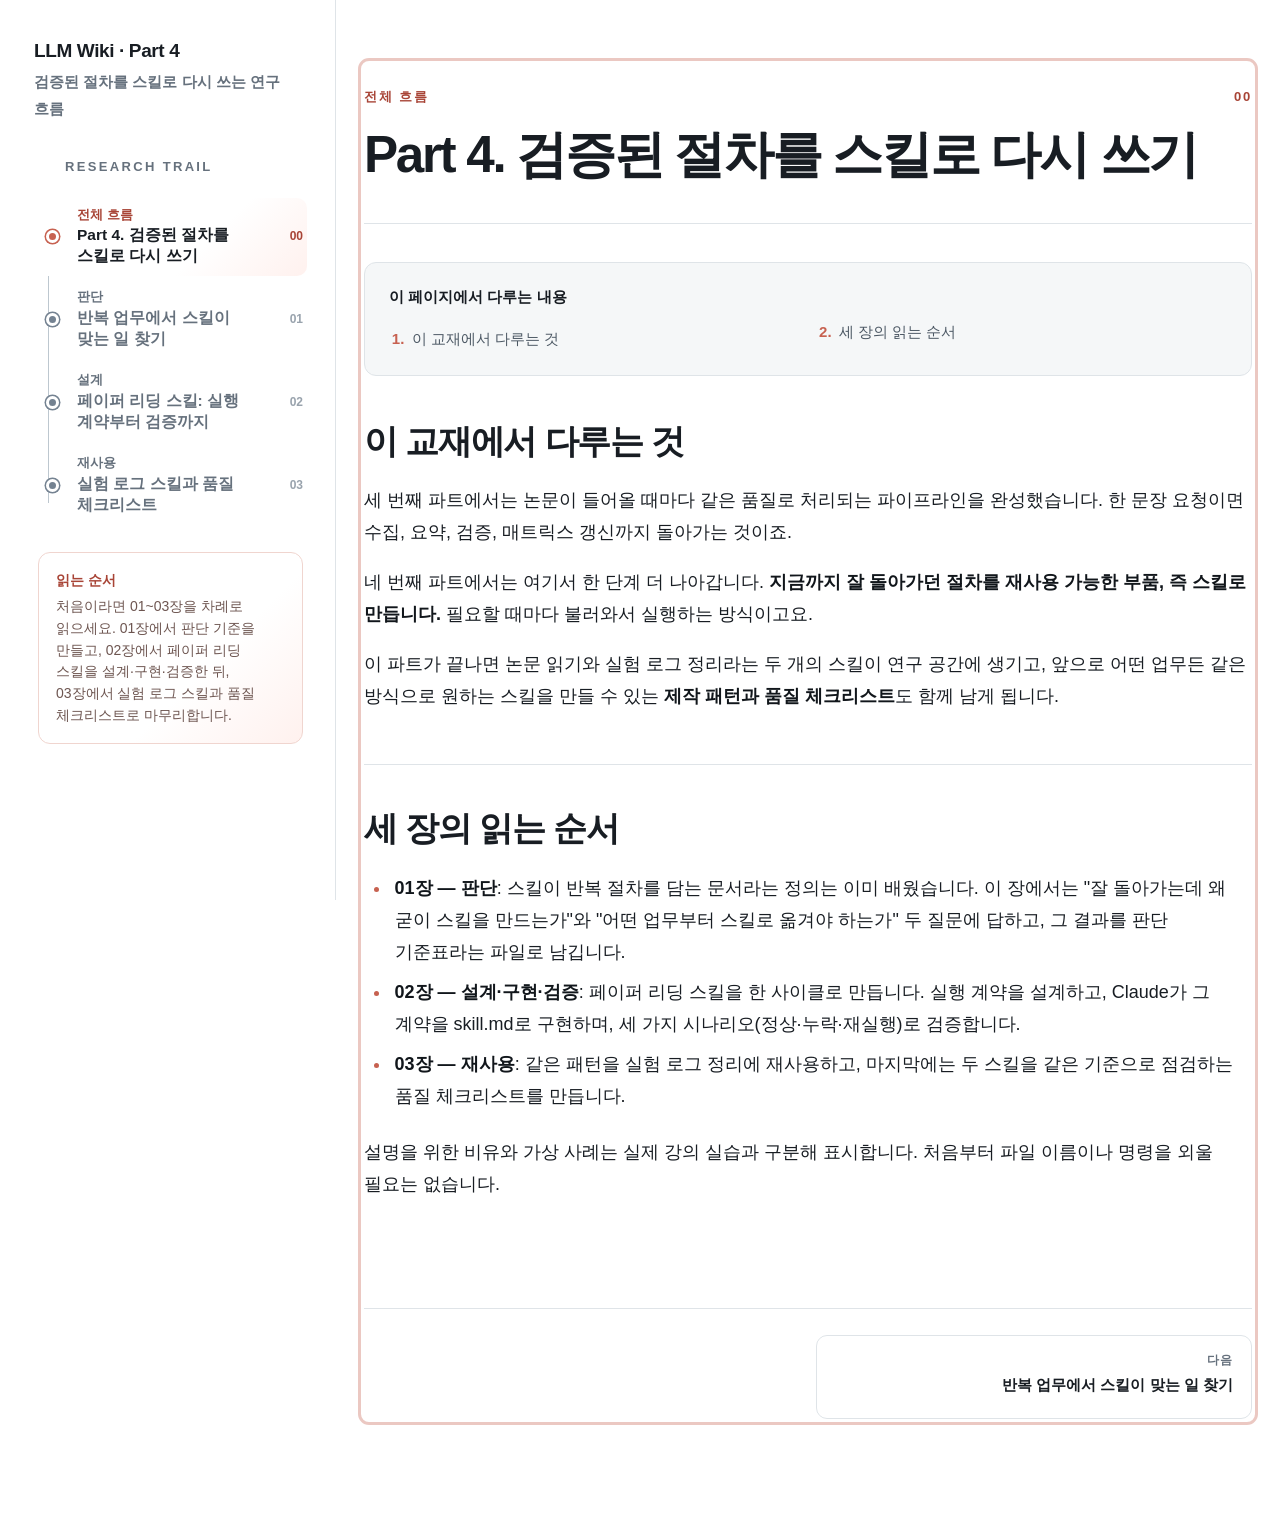
==== index.html @ 29c93b49 "1st" ====
<!doctype html>
<html lang="ko">
<head>
<meta charset="utf-8">
<meta name="viewport" content="width=device-width,initial-scale=1">
<meta name="description" content="검증된 절차를 재사용 가능한 스킬로 만드는 Claude Code 스킬 제작 교재 (Part 4)">
<meta name="theme-color" content="#ffffff">
<title>Part 4. 검증된 절차를 스킬로 다시 쓰는 LLM Wiki</title>
<style>


:root{--paper:#fff;--ink:#181d23;--muted:#66717d;--soft:#f5f7f8;--line:#dfe4e8;--line-dark:#bdc7cf;--accent:#c76150;--accent-dark:#a84436;--accent-soft:#fff1ee;--accent-gradient:linear-gradient(135deg,#fff 62%,var(--accent-soft));--bluegray:#748291;--sidebar:336px;--content:920px;--shadow:0 16px 45px rgba(27,35,43,.08)}
*{box-sizing:border-box}
html{scroll-behavior:smooth;background:var(--paper)}
body{margin:0;color:var(--ink);background:var(--paper);font-family:Pretendard,"Apple SD Gothic Neo","Noto Sans KR","Malgun Gothic",sans-serif;font-size:18px;font-weight:450;line-height:1.75;word-break:keep-all;-webkit-font-smoothing:antialiased}
button,input,textarea,select,code,pre{font:inherit}
a{color:var(--accent-dark);text-decoration-thickness:1px;text-underline-offset:3px}
a:hover{color:var(--accent)}
:focus-visible{outline:3px solid rgba(199,97,80,.35);outline-offset:3px;border-radius:5px}
.skip-link{position:fixed;left:1rem;top:-5rem;z-index:100;background:var(--ink);color:white;padding:.7rem 1rem;border-radius:8px;text-decoration:none}
.skip-link:focus{top:1rem}
.progress{position:fixed;inset:0 0 auto 0;height:3px;z-index:90;background:transparent}.progress span{display:block;width:0;height:100%;background:var(--accent);transition:width .1s linear}
.site-header{display:none}
.sidebar{position:fixed;inset:0 auto 0 0;width:var(--sidebar);padding:34px 28px 30px 34px;border-right:1px solid var(--line);background:rgba(255,255,255,.97);z-index:50;overflow-y:auto}
.brand{display:block;margin:0 0 34px;text-decoration:none;color:var(--ink)}
.brand strong{display:block;font-size:19px;letter-spacing:-.02em}.brand span{display:block;margin-top:2px;color:var(--muted);font-size:15px;font-weight:600}
.trail-label{margin:0 0 19px 31px;color:var(--muted);font-size:13px;font-weight:800;letter-spacing:.18em;text-transform:uppercase}
.nav-list{position:relative;display:flex;flex-direction:column;gap:4px}
.nav-list::before{content:"";position:absolute;left:14px;top:19px;bottom:21px;width:1px;background:var(--line-dark)}
.nav-item{position:relative;display:grid;grid-template-columns:29px 1fr 28px;gap:10px;align-items:center;min-height:67px;padding:9px 4px;color:var(--muted);text-decoration:none;border-radius:10px}
.nav-item:hover{color:var(--ink);background:var(--soft)}
.nav-dot{position:relative;z-index:1;width:13px;height:13px;margin-left:8px;border:3px solid white;border-radius:50%;background:var(--bluegray);box-shadow:0 0 0 1.5px var(--bluegray)}
.nav-copy{min-width:0}.nav-kicker{display:block;color:var(--muted);font-size:13px;font-weight:750;line-height:1.3}.nav-title{display:block;margin-top:2px;font-size:15.5px;font-weight:600;line-height:1.35;white-space:normal}.nav-num{color:#99a3ad;font-size:12px;font-weight:650;text-align:right}
.nav-item.is-active{color:var(--ink);background:var(--accent-gradient)}.nav-item.is-active .nav-dot{background:var(--accent);box-shadow:0 0 0 1.5px var(--accent)}.nav-item.is-active .nav-kicker,.nav-item.is-active .nav-num{color:var(--accent-dark)}
.nav-child{min-height:55px;margin-left:22px;grid-template-columns:20px 1fr 28px}.nav-child .nav-dot{width:9px;height:9px;margin-left:5px;border-width:2px}.nav-child .nav-title{font-size:14.5px}
.sidebar-note{margin:28px 4px 0;padding:17px;border:1px solid #f0d5cf;background:var(--accent-gradient);border-radius:12px;font-size:14px;line-height:1.55;color:#6d5550}.sidebar-note strong{display:block;color:var(--accent-dark);margin-bottom:4px}
.shell{min-height:100vh;margin-left:var(--sidebar)}
.main{width:min(calc(100% - 56px),var(--content));margin:0 auto;padding:64px 0 120px}
.page{display:none;scroll-margin-top:30px}.page.is-visible{display:block;animation:page-in .32s ease both}
@keyframes page-in{from{opacity:0;transform:translateY(7px)}to{opacity:1;transform:none}}
.page-hero{padding:22px 0 38px;border-bottom:1px solid var(--line);margin-bottom:38px}
.hero-meta{display:flex;justify-content:space-between;align-items:center;color:var(--accent-dark);font-size:13px;font-weight:800;letter-spacing:.14em;text-transform:uppercase}
.page-hero h1{max-width:880px;margin:17px 0 0;font-size:clamp(35px,4vw,54px);font-weight:820;line-height:1.15;letter-spacing:-.045em;text-wrap:balance}
.prose{font-size:18px;line-height:1.78}.prose>p:first-child,.content-section>p:first-of-type{font-size:inherit;line-height:inherit}
.content-section{padding:8px 0 34px}.content-section+.content-section{border-top:1px solid var(--line);padding-top:42px}
.prose h2{position:relative;margin:0 0 21px;font-size:clamp(26px,3vw,34px);font-weight:790;line-height:1.28;letter-spacing:-.035em;text-wrap:balance}
.prose h3{margin:36px 0 14px;font-size:22px;font-weight:760;line-height:1.4;letter-spacing:-.02em}
.heading-anchor{display:inline-block;margin-left:.35em;color:#bac1c7;text-decoration:none;font-size:.65em;opacity:0}.prose h2:hover .heading-anchor,.prose h3:hover .heading-anchor,.heading-anchor:focus{opacity:1}
.prose p{margin:0 0 18px}.prose strong{font-weight:760;color:#11161b}.prose em{font-style:normal;background:linear-gradient(transparent 62%,#ffe4de 0)}
.prose ul,.prose ol{margin:14px 0 24px;padding-left:1.5em}.prose li{padding-left:.2em;margin:.45em 0}.prose li::marker{color:var(--accent);font-weight:750}
.prose blockquote{margin:28px 0;padding:21px 24px;border-left:4px solid var(--accent);background:var(--accent-gradient);border-radius:0 12px 12px 0;color:#45312e}.prose blockquote p:last-child{margin-bottom:0}
.prose code{padding:.12em .38em;border:1px solid #dfe4e7;background:#f4f6f7;border-radius:5px;color:#8e3e32;font-size:.91em;font-weight:620;word-break:break-word}
.prose pre{position:relative;margin:22px 0 30px;padding:23px 24px;overflow:auto;border:1px solid #dce2e6;border-radius:12px;background:#f5f7f8;color:#26313b;font-size:15.5px;line-height:1.65;white-space:pre-wrap;word-break:break-word}
.prose pre code{padding:0;border:0;background:transparent;color:inherit;font-size:inherit;font-weight:500}
.prose .task-list-item{list-style:none;margin-left:-1.25em}.prose input[type=checkbox]{width:18px;height:18px;margin:0 8px 0 0;accent-color:var(--accent);vertical-align:-3px}
.table-scroll{width:100%;margin:24px 0 32px;overflow-x:auto;border:1px solid var(--line);border-radius:12px;background:white;box-shadow:0 5px 18px rgba(25,31,37,.035)}
.prose table{width:100%;min-width:620px;border-collapse:collapse;font-size:16px;line-height:1.55}.prose th,.prose td{padding:14px 16px;border-right:1px solid var(--line);border-bottom:1px solid var(--line);text-align:left;vertical-align:top}.prose th:last-child,.prose td:last-child{border-right:0}.prose tr:last-child td{border-bottom:0}.prose th{background:#f4f6f8;color:#394551;font-size:14px;font-weight:760;letter-spacing:.015em}.prose tbody tr:nth-child(even){background:#fbfcfc}
figure{margin:32px 0 42px}.image-button{display:block;width:100%;padding:0;border:1px solid var(--line);border-radius:15px;background:#fafbfc;overflow:hidden;cursor:zoom-in;box-shadow:var(--shadow)}.image-button img{display:block;width:100%;height:auto}.image-button:hover{border-color:#c8d0d6}.image-button:focus-visible{outline-offset:5px}
figcaption{margin:13px 5px 0;color:var(--muted);font-size:15px;line-height:1.6}.source-line{margin-top:34px!important;padding-top:19px;border-top:1px dashed var(--line-dark);color:var(--muted);font-size:15px;line-height:1.65}.external-mark{display:inline-block;margin-left:.2em;font-size:.75em;text-decoration:none}
.internal-link{font-weight:700}.prose p>.internal-link:only-child{display:flex;align-items:center;justify-content:space-between;gap:18px;margin:20px 0;padding:17px 19px;border:1px solid #ead3ce;background:var(--accent-gradient);border-radius:11px;color:#6e3027;text-decoration:none}.prose p>.internal-link:only-child::after{content:"→";font-size:1.2em}.prose p>.internal-link:only-child:hover{border-color:#d9a79d;background:linear-gradient(135deg,#fff 48%,#fff2ef)}
.on-this-page{margin:0 0 36px;padding:21px 24px;border:1px solid var(--line);background:var(--soft);border-radius:12px}.on-this-page p{margin:0 0 10px;font-size:15px;font-weight:760}.on-this-page ol{columns:2;column-gap:36px;margin:0;padding-left:1.3em;font-size:15px;line-height:1.55}.on-this-page li{break-inside:avoid;margin:.45em 0}.on-this-page a{color:#4c5864;text-decoration:none}.on-this-page a:hover{text-decoration:underline}
.route-intro{padding-bottom:10px!important}.route-intro+section{border-top:0}.path-card{position:relative;margin:22px 0;padding:30px 30px 28px!important;border:1px solid var(--line)!important;border-radius:15px;background:#fff}.path-card::after{content:"";position:absolute;left:-1px;top:27px;bottom:27px;width:4px;border-radius:0 4px 4px 0;background:var(--accent)}.path-card h2{font-size:27px}.path-card p>.internal-link:only-child{margin-bottom:0}
.page-pager{display:grid;grid-template-columns:1fr 1fr;gap:15px;margin-top:56px;padding-top:26px;border-top:1px solid var(--line)}.page-pager a{display:flex;flex-direction:column;min-height:84px;padding:16px 18px;border:1px solid var(--line);border-radius:11px;color:var(--ink);text-decoration:none;font-size:15px;font-weight:650;line-height:1.4}.page-pager a:last-child{text-align:right}.page-pager a:hover{border-color:#d7aaa1;background:var(--accent-gradient)}.page-pager span{margin-bottom:5px;color:var(--muted);font-size:12px;font-weight:700;letter-spacing:.08em}
.lightbox{width:min(94vw,1400px);max-height:94vh;padding:0;border:0;border-radius:16px;background:white;box-shadow:0 30px 90px rgba(0,0,0,.28)}.lightbox::backdrop{background:rgba(17,22,27,.78);backdrop-filter:blur(4px)}.lightbox-inner{position:relative;padding:44px 20px 20px}.lightbox img{display:block;max-width:100%;max-height:calc(94vh - 64px);margin:auto}.lightbox-close{position:absolute;right:10px;top:8px;width:36px;height:36px;border:0;border-radius:50%;background:#edf0f2;color:var(--ink);font-size:23px;line-height:1;cursor:pointer}
.back-top{position:fixed;right:24px;bottom:24px;width:46px;height:46px;border:1px solid var(--line);border-radius:50%;background:white;color:var(--ink);box-shadow:var(--shadow);cursor:pointer;opacity:0;pointer-events:none;transform:translateY(8px);transition:.2s}.back-top.is-visible{opacity:1;pointer-events:auto;transform:none}
.scrim{display:none}
@media(max-width:980px){
    :root{--sidebar:310px}.sidebar{padding-left:26px;padding-right:22px}.main{width:min(calc(100% - 42px),820px)}
}
@media(max-width:760px){
    body{font-size:17px;line-height:1.72}.site-header{position:sticky;top:0;z-index:60;display:flex;align-items:center;justify-content:space-between;height:68px;padding:0 18px;border-bottom:1px solid var(--line);background:rgba(255,255,255,.95);backdrop-filter:blur(12px)}.site-header strong{font-size:17px}.menu-button{display:grid;place-items:center;width:43px;height:43px;border:1px solid var(--line);border-radius:11px;background:white;color:var(--ink);font-size:22px;cursor:pointer}
    .sidebar{width:min(88vw,340px);transform:translateX(-105%);transition:transform .25s ease;box-shadow:20px 0 60px rgba(20,27,33,.15)}.sidebar.is-open{transform:none}.scrim{position:fixed;inset:0;z-index:45;display:block;background:rgba(20,25,30,.34);opacity:0;pointer-events:none;transition:opacity .2s}.scrim.is-open{opacity:1;pointer-events:auto}.shell{margin-left:0}.main{width:min(calc(100% - 32px),720px);padding:34px 0 90px}.page-hero{padding-top:10px;margin-bottom:30px}.page-hero h1{font-size:34px}.prose{font-size:17px}.prose h2{font-size:27px}.prose h3{font-size:21px}.content-section{padding-bottom:28px}.content-section+.content-section{padding-top:34px}.path-card{padding:24px 20px 22px!important}.path-card h2{font-size:24px}.on-this-page ol{columns:1}.prose pre{font-size:15px;padding:18px}.prose table{font-size:15px}.prose th,.prose td{padding:12px 13px}.page-pager{grid-template-columns:1fr}.page-pager a:last-child{text-align:left}.back-top{right:16px;bottom:16px}
}
@media(max-width:420px){.main{width:calc(100% - 26px)}.page-hero h1{font-size:30px}.hero-meta{font-size:12px}.prose h2{font-size:25px}.image-button{border-radius:10px}.path-card{border-radius:12px}}
@media(prefers-reduced-motion:reduce){html{scroll-behavior:auto}.page.is-visible{animation:none}.progress span,.sidebar,.scrim,.back-top{transition:none}}
@media print{.sidebar,.site-header,.progress,.back-top,.scrim,.page-pager{display:none!important}.shell{margin:0}.main{width:100%;padding:0}.page{display:block!important;page-break-after:always}.page-hero h1{font-size:30px}.image-button{box-shadow:none}.heading-anchor{display:none}}
.prose details{margin:22px 0 30px;border:1px solid var(--line);border-radius:12px;background:#fff;overflow:hidden}.prose summary{cursor:pointer;padding:18px 22px;background:var(--soft);font-weight:730;line-height:1.5}.prose details[open]>summary{border-bottom:1px solid var(--line);background:var(--accent-gradient)}.detail-body{padding:24px}.detail-body>:last-child{margin-bottom:0}.prose td p:last-child,.prose th p:last-child{margin-bottom:0}.prose td p,.prose th p{font-size:inherit}.prose h2,.prose h3{scroll-margin-top:84px}@media(max-width:760px){.sidebar{top:68px}.detail-body{padding:18px}.prose summary{padding:16px}.hero-meta{gap:12px}}

</style>
</head>
<body>
<a class="skip-link" href="#main-content">본문으로 건너뛰기</a>
<div class="progress" aria-hidden="true"><span></span></div>
<header class="site-header"><strong>LLM Wiki · Part 4</strong><button class="menu-button" type="button" aria-label="목차 열기" aria-expanded="false">☰</button></header>
<aside class="sidebar" aria-label="문서 목차">
    <a class="brand" href="#overview"><strong>LLM Wiki · Part 4</strong><span>검증된 절차를 스킬로 다시 쓰는 연구 흐름</span></a>
    <p class="trail-label">Research trail</p>
    <nav class="nav-list"><a class="nav-item is-active" href="#overview" data-route="overview"><span class="nav-dot" aria-hidden="true"></span><span class="nav-copy"><span class="nav-kicker">전체 흐름</span><span class="nav-title">Part 4. 검증된 절차를 스킬로 다시 쓰기</span></span><span class="nav-num">00</span></a><a class="nav-item" href="#chapter-01" data-route="chapter-01"><span class="nav-dot" aria-hidden="true"></span><span class="nav-copy"><span class="nav-kicker">판단</span><span class="nav-title">반복 업무에서 스킬이 맞는 일 찾기</span></span><span class="nav-num">01</span></a><a class="nav-item" href="#chapter-02" data-route="chapter-02"><span class="nav-dot" aria-hidden="true"></span><span class="nav-copy"><span class="nav-kicker">설계</span><span class="nav-title">페이퍼 리딩 스킬: 실행 계약부터 검증까지</span></span><span class="nav-num">02</span></a><a class="nav-item" href="#chapter-03" data-route="chapter-03"><span class="nav-dot" aria-hidden="true"></span><span class="nav-copy"><span class="nav-kicker">재사용</span><span class="nav-title">실험 로그 스킬과 품질 체크리스트</span></span><span class="nav-num">03</span></a></nav>
    <div class="sidebar-note"><strong>읽는 순서</strong>처음이라면 01~03장을 차례로 읽으세요. 01장에서 판단 기준을 만들고, 02장에서 페이퍼 리딩 스킬을 설계·구현·검증한 뒤, 03장에서 실험 로그 스킬과 품질 체크리스트로 마무리합니다.</div>
</aside>
<div class="scrim" aria-hidden="true"></div>
<div class="shell"><main class="main" id="main-content">
<article class="page" id="overview" data-page="overview" tabindex="-1">
<header class="page-hero"><div class="hero-meta"><span>전체 흐름</span><span>00</span></div><h1>Part 4. 검증된 절차를 스킬로 다시 쓰기</h1></header>
<div class="prose">
<nav class="on-this-page" aria-label="이 페이지의 내용"><p>이 페이지에서 다루는 내용</p><ol>
<li><a href="#overview--section-1">이 교재에서 다루는 것</a></li>
<li><a href="#overview--section-2">세 장의 읽는 순서</a></li>
</ol></nav>
<section class="content-section">
<h2 id="overview--section-1">이 교재에서 다루는 것<a class="heading-anchor" href="#overview--section-1" aria-label="이 제목으로 이동">#</a></h2>
<p>세 번째 파트에서는 논문이 들어올 때마다 같은 품질로 처리되는 파이프라인을 완성했습니다. 한 문장 요청이면 수집, 요약, 검증, 매트릭스 갱신까지 돌아가는 것이죠.</p>
<p>네 번째 파트에서는 여기서 한 단계 더 나아갑니다. <strong>지금까지 잘 돌아가던 절차를 재사용 가능한 부품, 즉 스킬로 만듭니다.</strong> 필요할 때마다 불러와서 실행하는 방식이고요.</p>
<p>이 파트가 끝나면 논문 읽기와 실험 로그 정리라는 두 개의 스킬이 연구 공간에 생기고, 앞으로 어떤 업무든 같은 방식으로 원하는 스킬을 만들 수 있는 <strong>제작 패턴과 품질 체크리스트</strong>도 함께 남게 됩니다.</p>
</section>
<section class="content-section">
<h2 id="overview--section-2">세 장의 읽는 순서<a class="heading-anchor" href="#overview--section-2" aria-label="이 제목으로 이동">#</a></h2>
<ul><li><strong>01장 — 판단</strong>: 스킬이 반복 절차를 담는 문서라는 정의는 이미 배웠습니다. 이 장에서는 "잘 돌아가는데 왜 굳이 스킬을 만드는가"와 "어떤 업무부터 스킬로 옮겨야 하는가" 두 질문에 답하고, 그 결과를 판단 기준표라는 파일로 남깁니다.</li><li><strong>02장 — 설계·구현·검증</strong>: 페이퍼 리딩 스킬을 한 사이클로 만듭니다. 실행 계약을 설계하고, Claude가 그 계약을 skill.md로 구현하며, 세 가지 시나리오(정상·누락·재실행)로 검증합니다.</li><li><strong>03장 — 재사용</strong>: 같은 패턴을 실험 로그 정리에 재사용하고, 마지막에는 두 스킬을 같은 기준으로 점검하는 품질 체크리스트를 만듭니다.</li></ul>
<p>설명을 위한 비유와 가상 사례는 실제 강의 실습과 구분해 표시합니다. 처음부터 파일 이름이나 명령을 외울 필요는 없습니다.</p>
</section>
</div>
<nav class="page-pager" aria-label="앞뒤 페이지">
<span></span>
<a href="#chapter-01"><span>다음</span>반복 업무에서 스킬이 맞는 일 찾기</a></nav></article><article class="page" id="chapter-01" data-page="chapter-01" tabindex="-1">
<header class="page-hero"><div class="hero-meta"><span>판단</span><span>01</span></div><h1>01. 반복 업무에서 스킬이 맞는 일 찾기</h1></header>
<div class="prose">
<nav class="on-this-page" aria-label="이 페이지의 내용"><p>이 페이지에서 다루는 내용</p><ol>
<li><a href="#chapter-01--section-1">규칙이 문서 여러 곳에 나눠져 있으면 생기는 문제</a></li>
<li><a href="#chapter-01--section-2">문서의 세 층: 프롬프트 · claude.md · 스킬</a></li>
<li><a href="#chapter-01--section-3">스킬 문서의 6가지 요소와 실행 계약</a></li>
<li><a href="#chapter-01--section-4">반복된다고 전부 스킬이 되는 것은 아니다</a></li>
<li><a href="#chapter-01--section-5">판단 기준표: 5가지 기준으로 순위를 정한다</a></li>
</ol></nav>
<section class="content-section">
<h2 id="chapter-01--section-1">규칙이 문서 여러 곳에 나눠져 있으면 생기는 문제<a class="heading-anchor" href="#chapter-01--section-1" aria-label="이 제목으로 이동">#</a></h2>
<p>세 번째 파트에서 마지막에 했던 것을 떠올려 보면, "이 논문을 위키에 추가하고 프로젝트까지 갱신해줘"라는 <strong>한 문장 요청</strong>으로 수집·요약·검증·매트릭스 갱신까지 돌아가는 파이프라인을 완성했습니다.</p>
<p>짧은 요청으로 이것이 가능했던 이유는 규칙이 문서에 나눠서 적혀 있었기 때문입니다. <code>claude.md</code>에서 검증 규칙을 읽고, LLMWiki 폴더의 README에서 처리 절차와 상태 규칙을 따라가고, research 폴더의 README에서 프로젝트 갱신 규칙까지 적용해 논문 페이지·허브 페이지·<code>index.md</code>·<code>log.md</code>를 갱신했죠.</p>
<p>그런데 여기에 문제가 있습니다. 규칙이 프로젝트 전체가 공유하는 <strong>루트 문서와 폴더별 README에 나눠져 있어서</strong>, 논문 추가라는 특정 업무의 절차 전체가 파일 여러 개에 흩어져 들어가 있는 것입니다. 여기에 원고 검토 절차, 분야별 데이터 정리 절차까지 더해지면 <strong>모든 대화가 시작될 때마다 모든 절차를 읽게 됩니다.</strong> 실험 로그를 정리하는 중에도 논문 추가 절차가 에이전트의 컨텍스트에 실려 있고, 문서는 점점 길어져 지금 업무와 무관한 규칙이 컨텍스트 대부분을 차지하게 됩니다.</p>
</section>
<section class="content-section">
<h2 id="chapter-01--section-2">문서의 세 층: 프롬프트 · claude.md · 스킬<a class="heading-anchor" href="#chapter-01--section-2" aria-label="이 제목으로 이동">#</a></h2>
<p>지금까지 쓰는 문서는 세 층으로 나눠 볼 수 있습니다.</p>
<div class="table-scroll"><table>
<thead><tr>
<th>층</th>
<th>적용 범위</th>
<th>예</th>
</tr></thead><tbody>
<tr><td>프롬프트</td><td>이번 요청 한 번에만 적용</td><td>"17번째 실험 결과 정리해줘", "이 논문 추가해줘" — 목적과 제약을 담아 그 순간에만 읽힘</td></tr>
<tr><td>claude.md</td><td>프로젝트 전체의 공통 규칙</td><td>사실과 추론을 구분한다, 출처를 남긴다, 어떤 폴더는 수정하지 않는다, 템플릿 폴더를 복사해서 쓴다 — 어떤 업무든 지켜야 하므로 모든 대화의 시작에 읽힘</td></tr>
<tr><td>스킬</td><td><strong>조건에 맞는 업무가 들어올 때만 읽힘</strong></td><td>논문 읽기 요청이 오면 논문 읽기 스킬이 열리고, 실험 로그 요청이 오면 그 스킬이 열림</td></tr>
</tbody></table></div>
<p>이렇게 나누면 문제가 풀립니다. <strong>모든 업무의 공통 규칙은 <code>claude.md</code>에 남기고, 업무마다 달라지는 절차는 각자의 스킬로 옮겨</strong> 필요할 때만 에이전트의 컨텍스트에 불러옵니다. 다른 업무를 할 때는 컨텍스트를 차지하지 않습니다.</p>
</section>
<section class="content-section">
<h2 id="chapter-01--section-3">스킬 문서의 6가지 요소와 실행 계약<a class="heading-anchor" href="#chapter-01--section-3" aria-label="이 제목으로 이동">#</a></h2>
<p>스킬 문서 안에는 절차만 들어가는 것이 아닙니다. 절차는 여섯 요소 중 하나일 뿐입니다.</p>
<ol><li><strong>트리거(사용 조건)</strong> — 이 스킬을 언제 시작할지</li><li><strong>인풋</strong> — 시작에 필요한 필수 입력</li><li><strong>프로세스(절차)</strong> — 작업 순서</li><li><strong>아웃풋</strong> — 결과를 남길 위치와 형식</li><li><strong>스톱 앤 애스크</strong> — 어떤 상황에서 멈추고 사람에게 물을지</li><li><strong>밸리데이션</strong> — 결과가 맞는지 확인하는 방법</li></ol>
<p>하나씩 빼 보면 왜 다 필요한지 알 수 있습니다. 사용 조건이 없으면 관계없는 요청에도 열리고, 정작 필요할 때 빠질 수도 있습니다. 필수 입력이 없으면 재료가 부족한 채로 시작해 없는 정보를 지어냅니다. 중지가 없으면 확신이 없어도 끝까지 진행해버려 뒷정리에 더 시간이 걸리고, 검증이 없으면 결과가 맞는지 아무도 알 수 없습니다.</p>
<blockquote><p>다음 챕터에서 실행 계약을 쓸 때 이 여섯 개를 그대로 필드 이름으로 씁니다. 절차만 있는 문서가 아니라 <strong>시작 조건·중지 기준·검증 방법까지 묶은 '실행 계약'</strong>으로 남기는 이유입니다.</p></blockquote>
</section>
<section class="content-section">
<h2 id="chapter-01--section-4">반복된다고 전부 스킬이 되는 것은 아니다<a class="heading-anchor" href="#chapter-01--section-4" aria-label="이 제목으로 이동">#</a></h2>
<p>주의할 점 하나가 있습니다. 반복되는 일이라고 전부 스킬이 되는 건 아닙니다.</p>
<ul><li><strong>스킬로 만들기 좋은 일</strong>: 논문 페이지 생성, 실험 로그 구조화 — 입력과 출력이 안정돼 있고, 결과를 기대 행동과 대조해서 시험할 수 있습니다.</li><li><strong>연구자의 판단으로 남겨둘 일</strong>: 연구 질문 확정, 연구 공백 판단, 다음 실험 선택, 원고 최종 승인 — 연구자가 매주 매일 반복하지만, 연구 질문을 정할 때는 지도 교수의 조언·학회 일정·내 관심사가 함께 적용됩니다. 같은 입력을 반복해서 넣기도 어렵고 결과를 대조할 기준도 일정하지 않습니다.</li></ul>
<p>그래서 <strong>횟수만 보고 스킬을 고르지 않습니다.</strong> 순서와 결과를 미리 정할 수 있는지, 진행 중에 연구자의 판단이 매번 필요한지를 함께 봐야 합니다. Part 1에서 자동화할 업무와 직접 할 업무를 나눴을 때의 기준을 스킬 고르기에 적용하는 겁니다.</p>
</section>
<section class="content-section">
<h2 id="chapter-01--section-5">판단 기준표: 5가지 기준으로 순위를 정한다<a class="heading-anchor" href="#chapter-01--section-5" aria-label="이 제목으로 이동">#</a></h2>
<p>매번 감으로 판단하지 않도록 <strong>기준표</strong>를 만듭니다. 5개의 기준입니다.</p>
<div class="table-scroll"><table>
<thead><tr>
<th>기준</th>
<th>보는 것</th>
<th>방향</th>
</tr></thead><tbody>
<tr><td>반복성</td><td>같은 형태의 요청이 계속 들어오는지</td><td>높을수록 적합</td></tr>
<tr><td>입력 안정성</td><td>시작에 필요한 입력의 종류와 형식이 매번 비슷한지</td><td>높을수록 적합</td></tr>
<tr><td>출력 안정성</td><td>결과가 들어갈 파일·위치·형식이 정해져 있는지</td><td>높을수록 적합</td></tr>
<tr><td>검증 가능성</td><td>기대 행동과 대조해 시험할 수 있는지</td><td>높을수록 적합</td></tr>
<tr><td>사람 판단 필요도</td><td>절차 중간에 연구자의 판단이 매번 필요한지</td><td><strong>낮을수록 적합</strong></td></tr>
</tbody></table></div>
<p>Part 1에서 만든 업무 목록에 이 기준을 적용해 평가하면 이렇게 됩니다.</p>
<div class="table-scroll"><table>
<thead><tr>
<th>업무</th>
<th>반복성</th>
<th>입력 안정성</th>
<th>출력 안정성</th>
<th>검증 가능성</th>
<th>사람 판단 필요도</th>
<th>판정</th>
</tr></thead><tbody>
<tr><td>논문 원문을 위키 페이지로 구조화(상태·링크·인덱스 갱신)</td><td>상</td><td>상</td><td>상</td><td>상</td><td>하</td><td><strong>1순위</strong></td></tr>
<tr><td>비정형 실험 로그의 구조화(관찰과 원인 후보 분리 저장)</td><td>상</td><td>중</td><td>상</td><td>상</td><td>하</td><td><strong>2순위</strong></td></tr>
<tr><td>문헌 리뷰와 관련성 심사</td><td>상</td><td>중</td><td>중</td><td>중</td><td>중</td><td>다음 파트(에이전트 역할)로 이관</td></tr>
<tr><td>다음 실험 선택·연구 질문 확정</td><td>-</td><td>-</td><td>-</td><td>-</td><td>높음</td><td>연구자 몫으로 유지</td></tr>
</tbody></table></div>
<p>업무 명은 "논문 읽기"처럼 넓게 쓰지 않고 <strong>"어디까지가 자동화 대상인지"가 드러나게 좁혀서</strong> 적어야 평가가 쉽습니다. 동점이 나오면 입력 안정성과 검증 가능성을 먼저 봅니다.</p>
<p><strong>1순위 선정 이유(페이퍼 리딩)</strong>: ① 내용과 형식이 이미 정해져 있다(Part 3의 논문 템플릿과 두 README가 출력 계약을 거의 완성해 둔 상태), ② 절차가 실제 문헌에서 검증됐다(한 편 처리와 수십 편 일괄 이관을 파이프라인으로 돌려 잘 동작하는 걸 확인), ③ 시험 방법이 분명하다(기대 행동이 문서에 있으니 결과를 대조하면 된다), ④ <strong>남은 일은 포장뿐</strong>이다 — <code>claude.md</code>와 README에 흩어져 있던 지시문서를 한 곳에 모아 스킬 틀로 옮기기만 하면 됩니다.</p>
<p><strong>2순위(실험 로그 정리)의 범위 확정</strong>: 비정형 로그를 구조화하고 다음 판단에 쓸 후보까지만 만듭니다. 후보 비교·우선순위 제안은 다음 파트의 실험 플래너 에이전트가, 승인은 연구자가, 승인된 프로세스의 반복 운영은 여섯 번째 파트의 루프가 담당합니다.</p>
<blockquote><p>연구자분들께서 하실 작업: Part 1의 업무 목록 표를 확장해 다섯 기준으로 점수를 매기고, <strong>어떤 스킬을 1순위로 만들지 결정</strong>해 보세요. 강의의 예시 두 개와 같을 필요는 없습니다.</p></blockquote>
<p>다음 챕터에서는 논문 읽기 스킬의 입력과 출력 설계, 즉 <strong>실행 계약 작성</strong>부터 다룹니다.</p>
</section>
</div>
<nav class="page-pager" aria-label="앞뒤 페이지">
<a href="#overview"><span>이전</span>Part 4. 검증된 절차를 스킬로 다시 쓰기</a>
<a href="#chapter-02"><span>다음</span>페이퍼 리딩 스킬: 실행 계약부터 검증까지</a></nav></article><article class="page" id="chapter-02" data-page="chapter-02" tabindex="-1">
<header class="page-hero"><div class="hero-meta"><span>설계</span><span>02</span></div><h1>02. 페이퍼 리딩 스킬: 실행 계약부터 검증까지</h1></header>
<div class="prose">
<nav class="on-this-page" aria-label="이 페이지의 내용"><p>이 페이지에서 다루는 내용</p><ol>
<li><a href="#chapter-02--section-1">스킬 제작의 한 사이클: 설계 → 구현 → 검증</a></li>
<li><a href="#chapter-02--section-2">실행 계약에 정하는 것: 호출 조건과 입력</a></li>
<li><a href="#chapter-02--section-3">입력 상태별 상태 전이와 출력 범위</a></li>
<li><a href="#chapter-02--section-4">중지·재실행 규칙과 검증 항목</a></li>
<li><a href="#chapter-02--section-5">계약을 skill.md로 구현하고 승인한다</a></li>
<li><a href="#chapter-02--section-6">세 가지 시나리오로 검증한다</a></li>
</ol></nav>
<section class="content-section">
<h2 id="chapter-02--section-1">스킬 제작의 한 사이클: 설계 → 구현 → 검증<a class="heading-anchor" href="#chapter-02--section-1" aria-label="이 제목으로 이동">#</a></h2>
<p>이 장의 세 클립은 한 사이클로 이어집니다. 첫 번째 클립에서 <strong>실행 계약</strong>을 설계하고, 두 번째 클립에서 Claude가 그 계약을 실제 <strong>skill.md</strong>로 구현하고, 마지막 클립에서 <strong>세 가지 시나리오</strong>로 스킬을 검증합니다.</p>
<p>스킬이 처리할 작업은 지금까지 손으로 해 온 "논문 한 편을 LLM 위키에 넣는 것"입니다. 요청을 받았을 때 어떤 파일을 읽고 어디까지 갱신할지를 미리 정해 두는 것이 이번 장의 핵심입니다.</p>
<p>설계 재료는 이미 Part 3에서 준비되어 있습니다.</p>
<ul><li><strong>papers 폴더의 <code>_template.md</code></strong> — 논문 페이지 형식(프론트메터의 상태 필드 포함). 스킬의 <strong>출력 형식</strong>이 됩니다. 새로 쓸 필요가 없습니다.</li><li><strong>LLMWiki 폴더의 README</strong> — 새 논문 처리 절차, 상태값 정의, 서지 확정과 중복 처리 규칙이 있습니다.</li><li><strong>research 폴더의 README</strong> — 프로젝트 문서와 문헌 매트릭스를 만들 때의 규칙이 적혀 있습니다.</li><li><strong>실제 논문 페이지들</strong> — Part 3에서 처리한 결과가 절차가 실제로 돌아간다는 증거이고, 테스트 때 <strong>비교 기준</strong>이 됩니다.</li></ul>
<p>즉 6가지 스킬 요소 중 절차와 출력은 사실상 완성된 상태입니다. 이 장에서 정할 것은 네 번째 노드, <strong>사용 조건·필수 입력·중지 같은 실행의 경계</strong>입니다.</p>
</section>
<section class="content-section">
<h2 id="chapter-02--section-2">실행 계약에 정하는 것: 호출 조건과 입력<a class="heading-anchor" href="#chapter-02--section-2" aria-label="이 제목으로 이동">#</a></h2>
<p>먼저 <strong>스킬을 호출하는 조건</strong>부터 정합니다.</p>
<ul><li>호출하는 경우: "새 논문을 추가해 달라", "기존 페이지를 보완해 달라", "논문 추가에 따라 프로젝트를 갱신해 달라"는 요청이 들어올 때</li><li>호출하지 않는 경우: 논문 내용에 답하는 요청, 위키 구조를 바꾸라는 요청</li><li>모호한 요청은: 파일이나 상태를 바꾸려는 것인지 <strong>먼저 연구자에게 질문</strong>해서 확인합니다. 대화의 의도가 정해진 뒤에만 다음 단계로 넘어갑니다.</li></ul>
<p>다음은 <strong>필수 입력</strong>입니다. 논문을 식별할 수 있는 서지 정보(DOI, arXiv 아이디, 공식 URL)이거나 사용자가 직접 주는 원문 파일이 필요합니다. 선택 입력으로는 연결할 기존 연구 프로젝트, 비교하고 싶은 질문, 주의 깊게 볼 부분이 있습니다.</p>
</section>
<section class="content-section">
<h2 id="chapter-02--section-3">입력 상태별 상태 전이와 출력 범위<a class="heading-anchor" href="#chapter-02--section-3" aria-label="이 제목으로 이동">#</a></h2>
<p>입력 상태에 따라 어디까지 진행할지를 미리 정해 둡니다.</p>
<div class="table-scroll"><table>
<thead><tr>
<th>입력 상태</th>
<th>동작</th>
<th>결과 상태</th>
</tr></thead><tbody>
<tr><td>식별 실패</td><td>아무 파일도 만들지 않고 연구자에게 질문</td><td>멈춤</td></tr>
<tr><td>원문 미확보</td><td>확인된 서지와 실패 사유만 저장</td><td>metadata-only / unread</td></tr>
<tr><td>원문 확보, 추출 불가</td><td>실패 사유를 남기고 멈춤</td><td>needs-review</td></tr>
<tr><td>중복 여부 모호</td><td>새 페이지를 만들지 않고 질문</td><td>멈춤</td></tr>
<tr><td>정상</td><td>도달 가능한 상태까지 저장 후 갱신</td><td>완료 보고</td></tr>
</tbody></table></div>
<p><strong>출력과 갱신 범위</strong>도 계약에 적습니다.</p>
<ul><li>논문 페이지: <code>_template.md</code> 형식을 그대로 따른다</li><li>연도·저장소·학회·토픽 같은 <strong>허브 페이지</strong>와 관련 인덱스 문서를 갱신한다</li><li>프로젝트를 지정하면 그 프로젝트의 <code>literature.md</code>와 관련 링크를 갱신한다</li><li>새 논문이 속한 폴더의 <code>index.md</code>와 LLMWiki 전체의 <code>log.md</code>를 갱신한다</li><li>이 목록에 없는 경로는 출력에 넣지 않는다</li></ul>
<p>단, <code>_template.md</code>의 내용을 스킬 문서에 <strong>모두 복사하지는 않습니다.</strong> 필요한 시점에 원본 템플릿과 README를 참조하게만 정의해 둡니다.</p>
</section>
<section class="content-section">
<h2 id="chapter-02--section-4">중지·재실행 규칙과 검증 항목<a class="heading-anchor" href="#chapter-02--section-4" aria-label="이 제목으로 이동">#</a></h2>
<p>스킬이 안전하게 반복되려면 <strong>멈춰야 할 때 확실히 멈추는 규칙</strong>이 필요합니다.</p>
<ul><li>식별 실패: 아무 파일도 만들지 않고 어떤 논문인지 다시 묻는다</li><li>원문 미확보: 서지 페이지와 실패 사유만 남기고 metadata-only 상태로 멈춘다</li><li>추출·대조 불가: 실패 사유를 남기고 needs-review로 멈춘다</li><li>중복·프로젝트 대상이 모호: 새 페이지나 새 프로젝트를 만들지 않고 연구자에게 묻는다</li><li>같은 논문이 다시 들어오면: 기존 페이지부터 확인해서 <strong>필요한 부분만 갱신</strong>한다</li></ul>
<p>마지막으로 <strong>validation</strong> 필드에는 실행을 끝내기 전에 실제 파일과 대조할 항목을 적습니다. 페이지·허브 링크·log.md 항목이 중복되지 않았는지, 상태 값이 실제 도달한 처리 단계와 맞는지, 프로젝트를 지정하지 않았다면 프로젝트 문서가 그대로인지, 완료 보고가 실제 생성·수정된 파일과 맞는지까지입니다.</p>
<blockquote><p><strong>실행 계약 6필드</strong>: trigger(호출 조건) · input(필수·선택 입력) · process(절차) · output(상태별 결과와 갱신 범위) · stop-and-ask(멈추고 물을 경우) · validation(실행 후 대조 항목)</p></blockquote>
</section>
<section class="content-section">
<h2 id="chapter-02--section-5">계약을 skill.md로 구현하고 승인한다<a class="heading-anchor" href="#chapter-02--section-5" aria-label="이 제목으로 이동">#</a></h2>
<p>이제 실행 계약 파일을 Claude에게 주고 skill.md로 만들라고 시킵니다. 이때 <strong>누가 무엇을 정하는지</strong>를 구분해 둡니다.</p>
<div class="table-scroll"><table>
<thead><tr>
<th>역할</th>
<th>내용</th>
</tr></thead><tbody>
<tr><td>연구자</td><td>스킬의 목적·경계(실행 계약) 작성, skill.md 생성 <strong>승인</strong>, 계약 파일 삭제, 모호한 정책의 최종 결정</td></tr>
<tr><td>Claude</td><td>계약을 skill.md로 변환, 계약 내용이 모두 옮겨졌는지 대조, 모호한 지점 보고</td></tr>
</tbody></table></div>
<p>이 스킬이 참조하는 문서는 세 가지입니다.</p>
<ol><li><strong>실행 계약 문서</strong> — 스킬 생성 때만 참조하고, 생성 뒤에는 지웁니다.</li><li><strong>skill.md</strong> — 스킬을 직접 쓸 때 읽는 유일한 규칙 출처. 호출 조건·절차 순서·중지 조건이 적혀 있습니다.</li><li><strong>템플릿과 README</strong> — 페이지를 만들 때 참조합니다. README는 스킬이 아니라 일반 프롬프트에서도 계속 읽히는 <strong>여러 업무가 공유하는 문서</strong>입니다.</li></ol>
<p>강의 실습에서는 69개의 계약 규칙 문장을 기계 대조해 <strong>"69×69 이관 완료, 누락 없음"</strong>을 확인했습니다. 프론트메터의 overview, trigger→호출 조건, input→입력, process→절차, output 3개, 중지·질문, validation이 그대로 옮겨졌습니다.</p>
<blockquote><p>skill.md의 <strong>필드명과 필드 개수는 정해진 형식이 없어 매번 달라집니다.</strong> 계약의 작업이 전부 수행되기만 하면 되므로 필드 개수에 놀라지 않아도 됩니다.</p></blockquote>
<p>생성 뒤에는 Claude가 <strong>모호한 지점</strong>을 보고합니다. 계약을 최선으로 써도 이 보고는 항상 나옵니다. 실습에서는 ① concepts 폴더 처리 규칙이 없다는 점, ② PDF는 있는데 서지 대조가 실패할 때 사본 저장 여부가 비어 있다는 점을 지적받고, Claude의 추천대로 "1번은 concepts 생성 규칙을 README에 추가, 2번은 사본을 저장하는 쪽"으로 결정해 스킬을 완성했습니다.</p>
<p>대조가 끝났다면 <strong>실행 계약 파일은 직접 삭제</strong>합니다. 같은 내용이 두 곳에 남으면 실행 규칙의 출처가 두 개가 되기 때문입니다.</p>
</section>
<section class="content-section">
<h2 id="chapter-02--section-6">세 가지 시나리오로 검증한다<a class="heading-anchor" href="#chapter-02--section-6" aria-label="이 제목으로 이동">#</a></h2>
<p>만든 스킬을 시험할 시나리오 세 개와, 스킬이 고장 났을 때 나타날 실패 신호를 먼저 예측해 둡니다.</p>
<div class="table-scroll"><table>
<thead><tr>
<th>시나리오</th>
<th>입력</th>
<th>통과 조건</th>
<th>실패 신호</th>
</tr></thead><tbody>
<tr><td>정상</td><td>arXiv 아이디(NightLab)와 "요약하고 프로젝트에 추가해줘"</td><td>원문 검증, 허브 갱신, <code>literature.md</code> 갱신</td><td>페이지가 잘못된 위치에 저장</td></tr>
<tr><td>누락</td><td>"어제 학회에서 들은 저조도 탐지 논문을 추가해줘"</td><td>질문하고 그 자리에서 멈춤, 페이지 생성 없음</td><td>추측으로 가짜 데이터를 만들어 진행</td></tr>
<tr><td>재실행</td><td>정상 시나리오와 완전히 같은 요청</td><td>기존 페이지 확인 후 필요한 부분만 갱신 또는 "변경 없음"</td><td>중복된 페이지 파일 생성</td></tr>
</tbody></table></div>
<p><strong>정상 시나리오</strong>는 통과했습니다. arXiv 아이디를 받아 Crossref API로 2022년 정식 게재를 확인·대조했고, 논문 페이지가 생성되어 저자 페이지 4개 생성, 토픽 페이지 5개 업데이트, 허브·인덱스 갱신, 도달 상태 critically-reviewed / evidence-verified가 기록됐고, 프로젝트의 <code>literature.md</code> 매트릭스와 저자 페이지, <code>log.md</code>까지 갱신됐습니다.</p>
<p><strong>누락 시나리오</strong>도 통과했습니다. "논문을 특정할 정보가 없어서 파일을 만들지 않고 멈췄습니다"라며 arXiv 아이디·서지 정보·정확한 제목·PDF 중 하나를 달라고 요청했고, "LLMWiki 아래 문서들과 프로젝트 문서는 이번 요청으로 아무것도 바꾸지 않았습니다"라고 보고했습니다.</p>
<p><strong>재실행 시나리오</strong>도 통과했습니다. "동일한 논문을 이 세션에서 이미 처리했습니다. 중복 생성 없이 현재 상태부터 확인하겠습니다"라고 나왔고, 새로 만들거나 고친 파일이 없었으며 <code>log.md</code>에도 새 항목이 추가되지 않았습니다.</p>
<p>이번 테스트에서는 관측된 실패가 없었기 때문에 <strong>skill.md는 그대로 두고</strong> 다음 장으로 넘어갑니다.</p>
</section>
</div>
<nav class="page-pager" aria-label="앞뒤 페이지">
<a href="#chapter-01"><span>이전</span>반복 업무에서 스킬이 맞는 일 찾기</a>
<a href="#chapter-03"><span>다음</span>실험 로그 스킬과 품질 체크리스트</a></nav></article><article class="page" id="chapter-03" data-page="chapter-03" tabindex="-1">
<header class="page-hero"><div class="hero-meta"><span>재사용</span><span>03</span></div><h1>03. 실험 로그 스킬과 품질 체크리스트</h1></header>
<div class="prose">
<nav class="on-this-page" aria-label="이 페이지의 내용"><p>이 페이지에서 다루는 내용</p><ol>
<li><a href="#chapter-03--section-1">같은 패턴, 새로운 입력: 실험 로그 정리</a></li>
<li><a href="#chapter-03--section-2">입력 4종과 신뢰 수준, 그리고 원본 불변</a></li>
<li><a href="#chapter-03--section-3">출력: 관찰·원인 후보·확인 방법을 열로 나눈다</a></li>
<li><a href="#chapter-03--section-4">구현과 실행: Run 15·17 정리 실습</a></li>
<li><a href="#chapter-03--section-5">실행의 검증: 스킬 품질 체크리스트 8기준</a></li>
<li><a href="#chapter-03--section-6">Part 4 정리와 다음 파트 예고</a></li>
</ol></nav>
<section class="content-section">
<h2 id="chapter-03--section-1">같은 패턴, 새로운 입력: 실험 로그 정리<a class="heading-anchor" href="#chapter-03--section-1" aria-label="이 제목으로 이동">#</a></h2>
<p>이전 챕터에서 설계 → 구현 → 테스트라는 스킬 제작 사이클을 한 바퀴 돌았습니다. 이번에는 그 패턴을 두 번째 업무인 <strong>실험 로그 정리</strong>에 재사용합니다. 페이퍼 리딩 스킬에서 검증한 실행 계약 틀을 그대로 복사해서 두 번째 업무에 맞게 수정합니다.</p>
<p>다만 이번 스킬이 받는 입력은 논문처럼 깔끔한 식별자가 아닙니다. 사람이 실험을 진행하고 결과를 급하게 적은, <strong>형식이 없는 메모</strong>입니다. 예를 들어 Run 17 메모는 이렇게 되어 있습니다.</p>
<blockquote><p>합성 야간 2000장을 넣었다. 야간이 오르고 주간이 유지되는지 보려는 실험. Run 15 대비 야간은 +4.3, 주간은 -0.3. 주간이 낮아진 이유는 아직 모른다 — 비율 0.4 때문인지, 재분할 54.7인 이미지의 라벨 어긋남 때문인지. 다음 실험은 1000장으로 줄이거나, 재분할이 낮은 장만 빼고 2000장을 유지하거나. GPU 시간과 일정 때문에 어느 쪽을 먼저 할지는 내가 고를 일이다.</p></blockquote>
<p>한 문단에 <strong>측정된 사실</strong>(Run 15 대비 야간 +4.3, 주간 -0.3)과 <strong>추측</strong>(라벨 어긋남 때문)과 <strong>미정의 판단</strong>(다음 실험 후보)이 섞여 있습니다. 그날의 나에게는 이해되지만 3주 뒤의 나에게는 그렇지 않고, 실험 데이터가 쌓여도 비교할 수 없습니다.</p>
<blockquote><p>이 스킬은 섞여 있는 메모를 풀어서 <strong>형식을 갖춘 실험 기록</strong>으로 저장하는 일을 합니다. 단, 실패 원인 확정·다음 실험의 우선순위 결정·실험 실행과 승인은 계약 밖에 둡니다. <strong>우선순위 제안은 다음 파트의 실험 플래너 에이전트가, 승인은 연구자의 몫</strong>입니다.</p></blockquote>
</section>
<section class="content-section">
<h2 id="chapter-03--section-2">입력 4종과 신뢰 수준, 그리고 원본 불변<a class="heading-anchor" href="#chapter-03--section-2" aria-label="이 제목으로 이동">#</a></h2>
<p>이번 스킬의 입력은 4종이고, 각각 신뢰할 수 있는 수준이 다릅니다.</p>
<div class="table-scroll"><table>
<thead><tr>
<th>입력</th>
<th>내용</th>
<th>신뢰 수준</th>
</tr></thead><tbody>
<tr><td>raw log</td><td>목적과 관찰이 담긴 1차 기록. 사실과 해석이 섞여 있음</td><td>출발점이자 원천 증거</td></tr>
<tr><td>config 파일</td><td>어떤 조건으로 실패했는지 파라미터</td><td><strong>가장 신뢰할 수 있는 원천</strong> (메모에 2000장이라 적혀도 진짜 조건은 여기 있다)</td></tr>
<tr><td>결과표 (CSV)</td><td>실험 아이디별 수치의 원천</td><td>수치의 기준</td></tr>
<tr><td>베이스라인 지정</td><td>비교 대상 실험 기록</td><td>기록이 없으면 원본을 찾아 먼저 구조화하고, 원본도 없으면 확인 필요로 비워둠</td></tr>
</tbody></table></div>
<p><strong>안전규칙 5개</strong> 중 가장 중요한 것부터:</p>
<ol><li><strong>원본 불변</strong> — raw log·config·결과 파일은 읽기만 하고, 구조화 결과는 항상 별도 파일로 저장한다. 원본 메모는 연구 기록의 원천 증거이기 때문에 덮어쓰면 안 됩니다.</li><li><strong>실험 아이디 규칙</strong> — 같은 아이디의 기존 기록이 있으면 변경분만 갱신한다 (페이퍼 리딩의 재실행 규칙과 같은 원칙).</li><li><strong>대비는 근거가 있을 때만</strong> — 두 실험의 숫자가 있어도 평가 조건이 원본에 적혀 있지 않으면 대비 칸은 확인 필요로 둔다. 같은 조건에서 잰 숫자인지 모르는데 비교하면 잘못된 비교입니다.</li><li>결과표와 로그 서술이 다르면 임의로 고르지 않고 <strong>연구자에게 묻는다</strong>.</li><li>어느 연구 프로젝트에 넣을지 정할 수 없을 때도 <strong>연구자에게 묻는다</strong>.</li></ol>
</section>
<section class="content-section">
<h2 id="chapter-03--section-3">출력: 관찰·원인 후보·확인 방법을 열로 나눈다<a class="heading-anchor" href="#chapter-03--section-3" aria-label="이 제목으로 이동">#</a></h2>
<p>구조화된 실험 기록에는 다음 값을 선언해 둡니다.</p>
<ul><li>실험 아이디와 목적 — 무엇을 확인하려던 실험인가</li><li>변경 변수 — 베이스라인에서 무엇을 바꿨는가 (Run 17은 합성 야간 2000장)</li><li>유지 조건과 평가셋 — 바꾸지 않은 설정, 데이터셋, 클래스 수 등</li><li>주요 지표와 <strong>대비 변화</strong> — 베이스라인 대비 얼마나 바뀌었는가</li><li><strong>근거 위치</strong> — 모든 값이 어느 파일 어느 줄에서 왔는지 (Part 3의 논문 판단마다 원문 위치를 요구했던 것과 같은 원칙)</li><li>확인 필요 — 원본에서 답을 찾지 못한 항목은 그렇게 표시해 연구자가 직접 확인한다</li></ul>
<p>저장 위치는 연구 프로젝트의 experiment 폴더 아래, 형식은 research 폴더의 <code>experiment.md</code> 템플릿을 따릅니다.</p>
<p>메모에 섞여 있던 내용은 이렇게 나뉩니다. <strong>관찰된 값</strong>(야간 22.9, 주간 76.1, 합성 재분할 54.7)은 한 상자에 같은 실행의 사실로 들어가고, "야간 +4.3 상승, 주간 -0.3 하락"은 검증 전 서술이므로 따로 분리합니다. <strong>설명이 필요한 부분</strong>은 원인 후보 둘(비율 0.4 / 라벨 어긋남)을 각각 떼어서 <strong>확인 방법</strong>을 붙입니다 — 비율 후보는 합성을 1000장으로 줄여보고, 라벨 후보는 재분할이 낮은 장만 빼고 2000장을 유지합니다.</p>
<blockquote><p><strong>조건은 한 번에 하나만 바꿔야</strong> 결과를 보고 원인을 짚어낼 수 있습니다. 스킬은 후보를 구조화해서 <strong>승인 대기</strong>로 저장하는 데까지만 하고, 후보 비교·우선순위 제안은 실험 플래너 에이전트, 승인은 연구자가 합니다.</p></blockquote>
<p><strong>다음 실험 후보</strong>는 형식이 중요합니다. 확인 목적(어떤 가설을 보려는 실험인지), 변경 변수와 유지 조건, 기대 관찰과 성공 기준, 리스크와 필요한 승인(GPU 시간·일정·성능 하락 가능성·누가 승인하는지) 4항목이 다 채워져야 합니다. 다음 파트의 실험 플래너 에이전트가 후보를 비교하려면 형식이 같아야 하기 때문입니다.</p>
</section>
<section class="content-section">
<h2 id="chapter-03--section-4">구현과 실행: Run 15·17 정리 실습<a class="heading-anchor" href="#chapter-03--section-4" aria-label="이 제목으로 이동">#</a></h2>
<p>실행 계약 문서(트리거·입력·프로세스·출력·중지와 질문·validation·원본 불변 필드)를 Claude에게 주어 skill.md를 생성합니다.</p>
<ul><li>계약 문서의 <strong>54개 항목</strong>을 skill.md와 문자열 대조했고, 누락 없이 옮겨졌습니다.</li><li>확인 필요한 충돌 1건: 계약의 프로세스 2번째 항목과 research 폴더 README의 실험 기록 절차가 서로 반대되는 조항이었습니다. README가 더 정형화된 프로세스라고 판단해 "skill.md 쪽을 README에 맞춰 고쳐라"로 결정했습니다.</li></ul>
<p>폴더를 열면 페이퍼 리딩 스킬 위에 실험 로그 스킬이 같이 생성되어 있고, Claude Code에서 <code>/실험로그</code>처럼 슬래시 명령으로 트리거 단어 없이도 명시적으로 실행할 수 있습니다.</p>
<p>실행 프롬프트는 "run15, run17을 정리해줘"였습니다. 연구 프로젝트를 지정하지 않았는데, config 파일에 적혀 있던 연구 프로젝트명을 읽어서 그 프로젝트를 찾아 진행했습니다.</p>
<p>실행 결과:</p>
<ul><li><strong>의존 순서</strong>대로 run15(베이스라인)를 먼저 구조화한 뒤 run17을 처리했습니다. 원본이 같은 요청에 다 있어서 중지 사유는 없었습니다.</li><li><strong>대비를 계산한 지표는 하나뿐</strong>입니다. dark-junction validation mIoU만 계산했고, 나머지는 config의 evaluation 블록에 야간 데이터셋만 적혀 있어 평가 조건이 같다고 말할 수 없기 때문에 <strong>확인 필요</strong>로 남았습니다. (실제로도 config에는 dark-junction만 적혀 있는데 결과 CSV에는 Cityscapes 값도 들어 있어, 원본 간 불일치가 존재하는 상태였습니다.)</li><li><strong>"야간 +4.3"은 근거가 있는 주장</strong>이므로 메모 원문 서술의 근거와 함께 그대로 기록에 남았습니다. 반면 config에서 근거를 확인할 수 없었던 수치는 <strong>확인 필요</strong>로 남았고, 평가 지표가 아닌 값은 대비하지 않았다고 기록했습니다.</li><li>run15는 비교 기준선이므로 <strong>다음 실험 후보를 만들지 않았고</strong>, run17에는 메모 원본에 있던 후보 두 건을 <strong>우선순위를 매기지 않고 리스트 형태로</strong> 승인 대기 상태로 남겼습니다.</li></ul>
<p>프로젝트의 <code>index.md</code>에는 실험 기록 항목이 추가됐고, 각 기록 파일에는 항목·값·근거 위치가 정리됐으며, 관찰과 실패 원인 후보, 다음 실험 후보가 각각 기록됐습니다.</p>
</section>
<section class="content-section">
<h2 id="chapter-03--section-5">실행의 검증: 스킬 품질 체크리스트 8기준<a class="heading-anchor" href="#chapter-03--section-5" aria-label="이 제목으로 이동">#</a></h2>
<p>스킬을 두 개 만들고 각각 실행까지 마쳤습니다. 이제 체크리스트를 만들어 두 스킬을 같은 기준으로 평가합니다.</p>
<p>먼저 <strong>범위</strong>를 정합니다. 지금까지 Part 2~3에서 한 것은 <strong>내용의 검증</strong>입니다. 사실과 추론을 구분하고, 근거 위치를 찾게 하고, 원문과 대조시키고, 확인 못한 항목은 확인 못했다고 표시 — 이 절차는 <code>claude.md</code>와 <code>readme.md</code>에 기록해 뒀습니다.</p>
<p>오늘의 범위는 <strong>실행의 검증</strong>입니다. "필요할 때 호출되는가, 위험할 때 멈추는가, 같은 입력을 안전하게 다시 처리하는가" — 스킬을 도구로 믿고 반복해서 쓸 수 있는지를 묻는 질문들이고, skill.md와 테스트 기록으로 판정합니다.</p>
<div class="table-scroll"><table>
<thead><tr>
<th>#</th>
<th>기준</th>
<th>묻는 것</th>
<th>판정 근거</th>
</tr></thead><tbody>
<tr><td>1</td><td>트리거</td><td>필요한 요청에서 호출되고, 무관한 요청에서는 조용한가</td><td>호출 테스트 양쪽 (호출이 안 되는 것도 실패, 아무데나 끼어드는 것도 실패)</td></tr>
<tr><td>2</td><td>입력 게이트</td><td>필수 입력을 확인하고, 부족하면 만들지 않고 질문하는가</td><td>식별자 없는 요청 테스트</td></tr>
<tr><td>3</td><td>프로시저</td><td>지정된 README·템플릿을 참조해 절차가 이어지는가</td><td>실행 관측</td></tr>
<tr><td>4</td><td>출력 계약</td><td>정해진 파일·위치를 지키고, 완료 보고가 실제 변경과 일치하는가</td><td>생성 파일과 보고의 대조</td></tr>
<tr><td>5</td><td>스톱 앤 애스크</td><td>추측하기 전에 멈추는가, 범위 밖 행동 전에 묻는가</td><td>누락 시나리오 테스트</td></tr>
<tr><td>6</td><td>재실행 안정성</td><td>같은 입력에서 중복 파일·링크·로그를 만들지 않는가</td><td>재실행 테스트</td></tr>
<tr><td>7</td><td>스코프</td><td>사람·서브 에이전트·루프의 몫을 침범하지 않는가 (원인을 확정하지 않았는가, 후보가 변수 하나만 바뀐 채로, 우선순위 없이 승인 대기인가)</td><td>실행 기록</td></tr>
<tr><td>8</td><td>테스트 가능성</td><td>기록표와 검수 포인트가 남아 있는가</td><td>테스트 기록</td></tr>
</tbody></table></div>
<p><strong>두 스킬의 판정 결과</strong>: 트리거·프로시저·출력 형식·재실행 안정성·스코프·테스트 가능성은 둘 다 통과. 페이퍼 리딩 스킬은 입력 게이트와 스톱 앤 애스크도 통과. 실험 로그 스킬은 프로젝트 미지정 요청에서 config를 읽어 프로젝트를 찾아 진행해버려서 <strong>약간 애매한 상태</strong>지만 일단 통과로 보고 넘어갔습니다.</p>
<blockquote><p>판정에서 <strong>수정에 해당하는 항목</strong>이 발견되면: ① 기대했던 행동과 실제 파일을 비교해 차이를 확인하고, ② 왜 실패했는지 기준·조건을 특정하고, ③ skill.md를 고쳐 시나리오를 재실행하고, ④ 결과가 잘 나오면 기록하고, 문제가 남으면 이 과정을 반복합니다.</p></blockquote>
</section>
<section class="content-section">
<h2 id="chapter-03--section-6">Part 4 정리와 다음 파트 예고<a class="heading-anchor" href="#chapter-03--section-6" aria-label="이 제목으로 이동">#</a></h2>
<p>Part 4에서 한 일을 정리하면:</p>
<ul><li><strong>스킬을 왜 쓰는지</strong>부터 시작해, 평가표에서 점수가 높았던 두 업무(논문 읽기·실험 로그 정리)를 실제로 스킬로 만들고 테스트까지 했습니다.</li><li><strong>품질 체크 기준 8가지</strong>로 두 스킬을 같은 기준으로 점검했습니다.</li><li><strong>설계 → 구현 → 테스트 → 품질 점검</strong>까지 스킬 제작의 전체 패턴이 나왔습니다.</li></ul>
<p>세 번째 스킬부터는 이 패턴에 <strong>업무만 갈아 끼우면</strong> 됩니다.</p>
<p>다음 파트는 <strong>서브 에이전트</strong>입니다. 지금까지는 Claude Code에서 세션을 열어 메인 Claude 에이전트가 모든 일을 직접 했지만, 다음 파트에서는 서브 에이전트를 만들어 연구 업무 일부(원문 검토, 실험 계획, 글쓰기, 검토 같은 역할)를 위임합니다. 오늘 만든 스킬과 검증 절차를 각 역할이 어떻게 나눠서 쓰는지를 다룹니다.</p>
</section>
</div>
<nav class="page-pager" aria-label="앞뒤 페이지">
<a href="#chapter-02"><span>이전</span>페이퍼 리딩 스킬: 실행 계약부터 검증까지</a></nav></article>
</main></div>
<dialog class="lightbox"><div class="lightbox-inner"><button class="lightbox-close" type="button" aria-label="닫기">×</button><img src="" alt=""></div></dialog>
<button class="back-top" type="button" aria-label="맨 위로">↑</button>
<script>
(() => {
    const pages = [...document.querySelectorAll('[data-page]')];
    const links = [...document.querySelectorAll('[data-route]')];
    const sidebar = document.querySelector('.sidebar');
    const scrim = document.querySelector('.scrim');
    const menu = document.querySelector('.menu-button');
    const progress = document.querySelector('.progress span');
    const backTop = document.querySelector('.back-top');
    const lightbox = document.querySelector('.lightbox');
    const lightboxImage = lightbox.querySelector('img');
    function pageForHash(hash) {
        const id = decodeURIComponent((hash || '#overview').slice(1));
        return pages.find(page => id === page.id || id.startsWith(page.id + '--')) || pages[0];
    }
    function closeMenu() {
        sidebar.classList.remove('is-open'); scrim.classList.remove('is-open');
        menu.setAttribute('aria-expanded', 'false'); menu.setAttribute('aria-label', '목차 열기');
    }
    function route({ initial = false } = {}) {
        const hash = location.hash || '#overview';
        const page = pageForHash(hash);
        pages.forEach(item => item.classList.toggle('is-visible', item === page));
        links.forEach(link => link.classList.toggle('is-active', link.dataset.route === page.dataset.page));
        document.title = page.querySelector('h1').textContent + ' · LLM Wiki Part 4';
        closeMenu();
        requestAnimationFrame(() => {
            const target = document.getElementById(decodeURIComponent(hash.slice(1)));
            if (target && target !== page) target.scrollIntoView({ block: 'start' });
            else if (!initial) window.scrollTo({ top: 0, behavior: matchMedia('(prefers-reduced-motion: reduce)').matches ? 'auto' : 'smooth' });
            page.focus({ preventScroll: true });
            updateProgress();
        });
    }
    function updateProgress() {
        const page = document.querySelector('.page.is-visible');
        if (!page) return;
        const start = page.offsetTop;
        const max = Math.max(page.offsetHeight - innerHeight, 1);
        const value = Math.max(0, Math.min(1, (scrollY - start) / max));
        progress.style.width = (value * 100) + '%';
        backTop.classList.toggle('is-visible', scrollY > 650);
    }
    addEventListener('hashchange', () => route());
    addEventListener('scroll', updateProgress, { passive: true });
    addEventListener('resize', updateProgress);
    menu.addEventListener('click', () => {
        const open = sidebar.classList.toggle('is-open'); scrim.classList.toggle('is-open', open);
        menu.setAttribute('aria-expanded', String(open)); menu.setAttribute('aria-label', open ? '목차 닫기' : '목차 열기');
    });
    scrim.addEventListener('click', closeMenu);
    backTop.addEventListener('click', () => window.scrollTo({ top: 0, behavior: matchMedia('(prefers-reduced-motion: reduce)').matches ? 'auto' : 'smooth' }));
    document.querySelectorAll('.image-button').forEach(button => button.addEventListener('click', () => {
        const image = button.querySelector('img'); lightboxImage.src = image.src; lightboxImage.alt = image.alt; lightbox.showModal();
    }));
    lightbox.querySelector('.lightbox-close').addEventListener('click', () => lightbox.close());
    lightbox.addEventListener('click', event => { if (event.target === lightbox) lightbox.close(); });
    addEventListener('keydown', event => { if (event.key === 'Escape') closeMenu(); });
    route({ initial: true });
})();
</script>
</body>
</html>
</body>
</html>
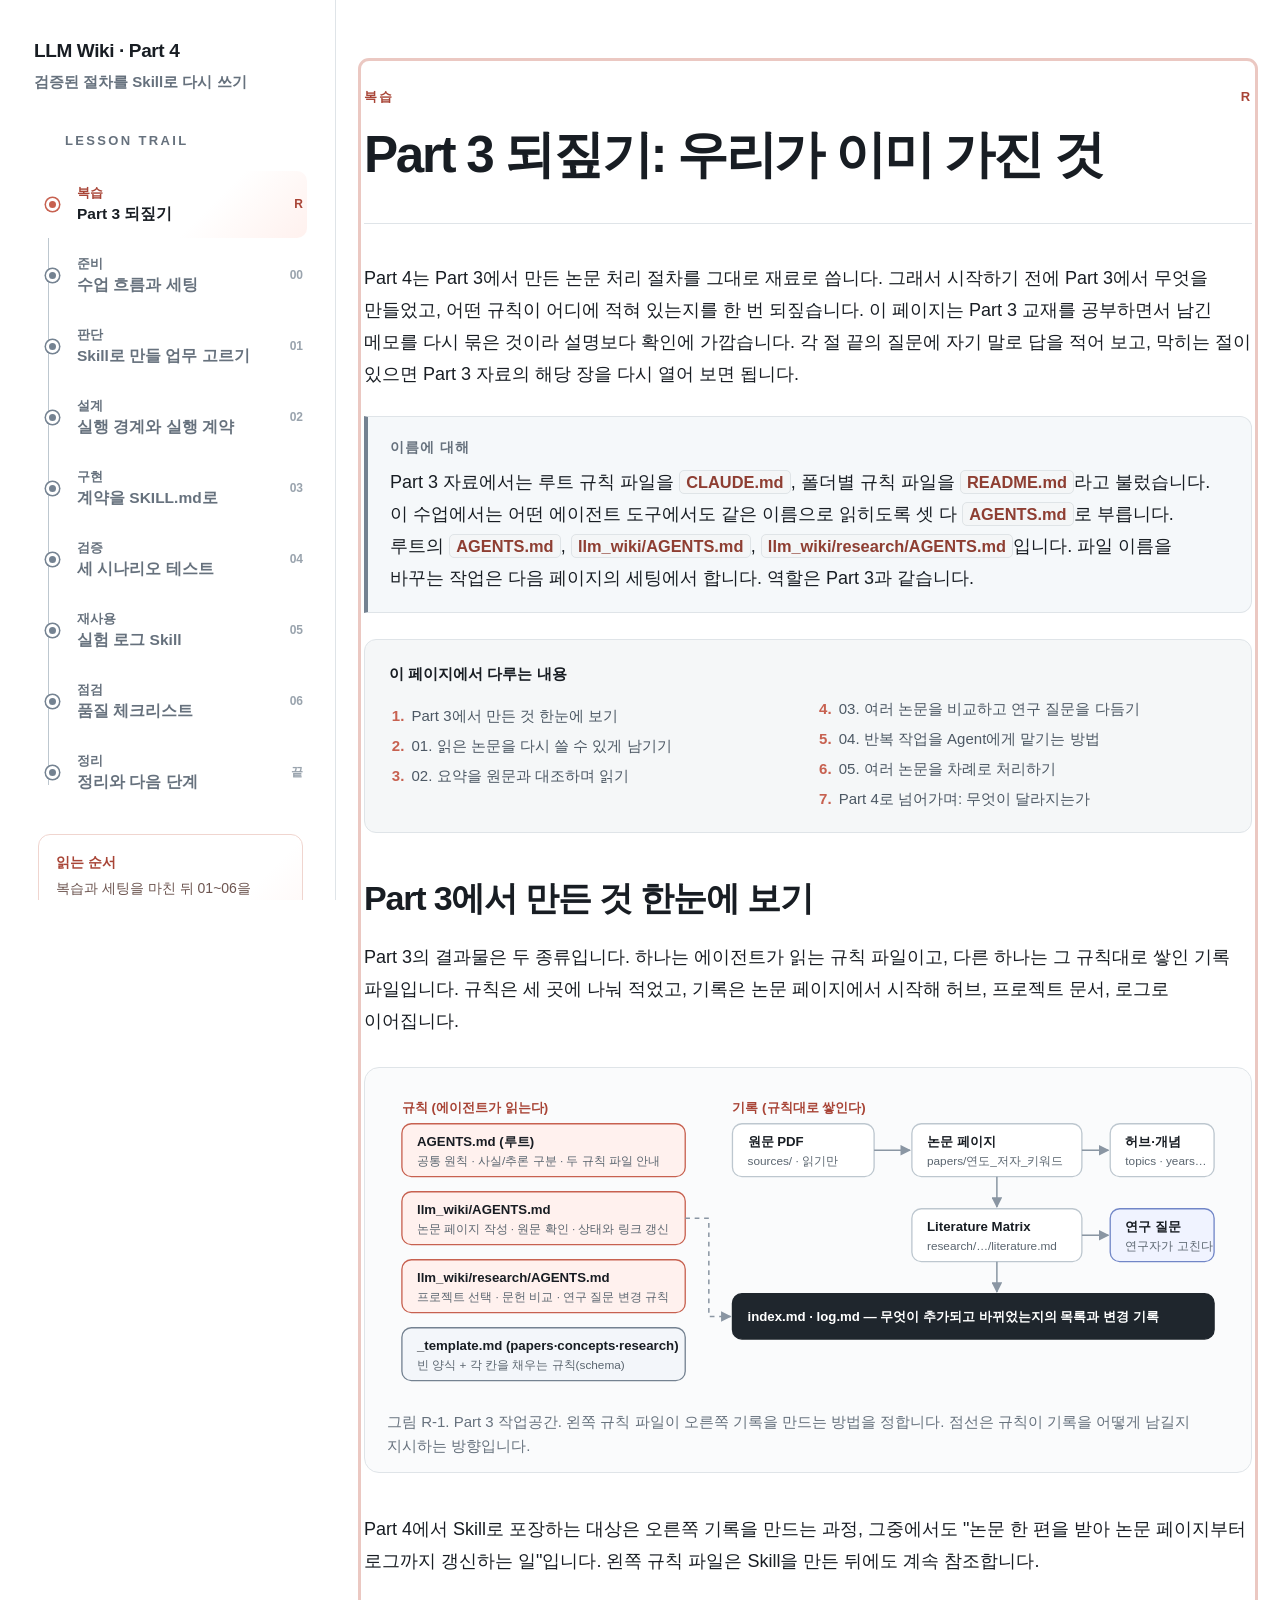
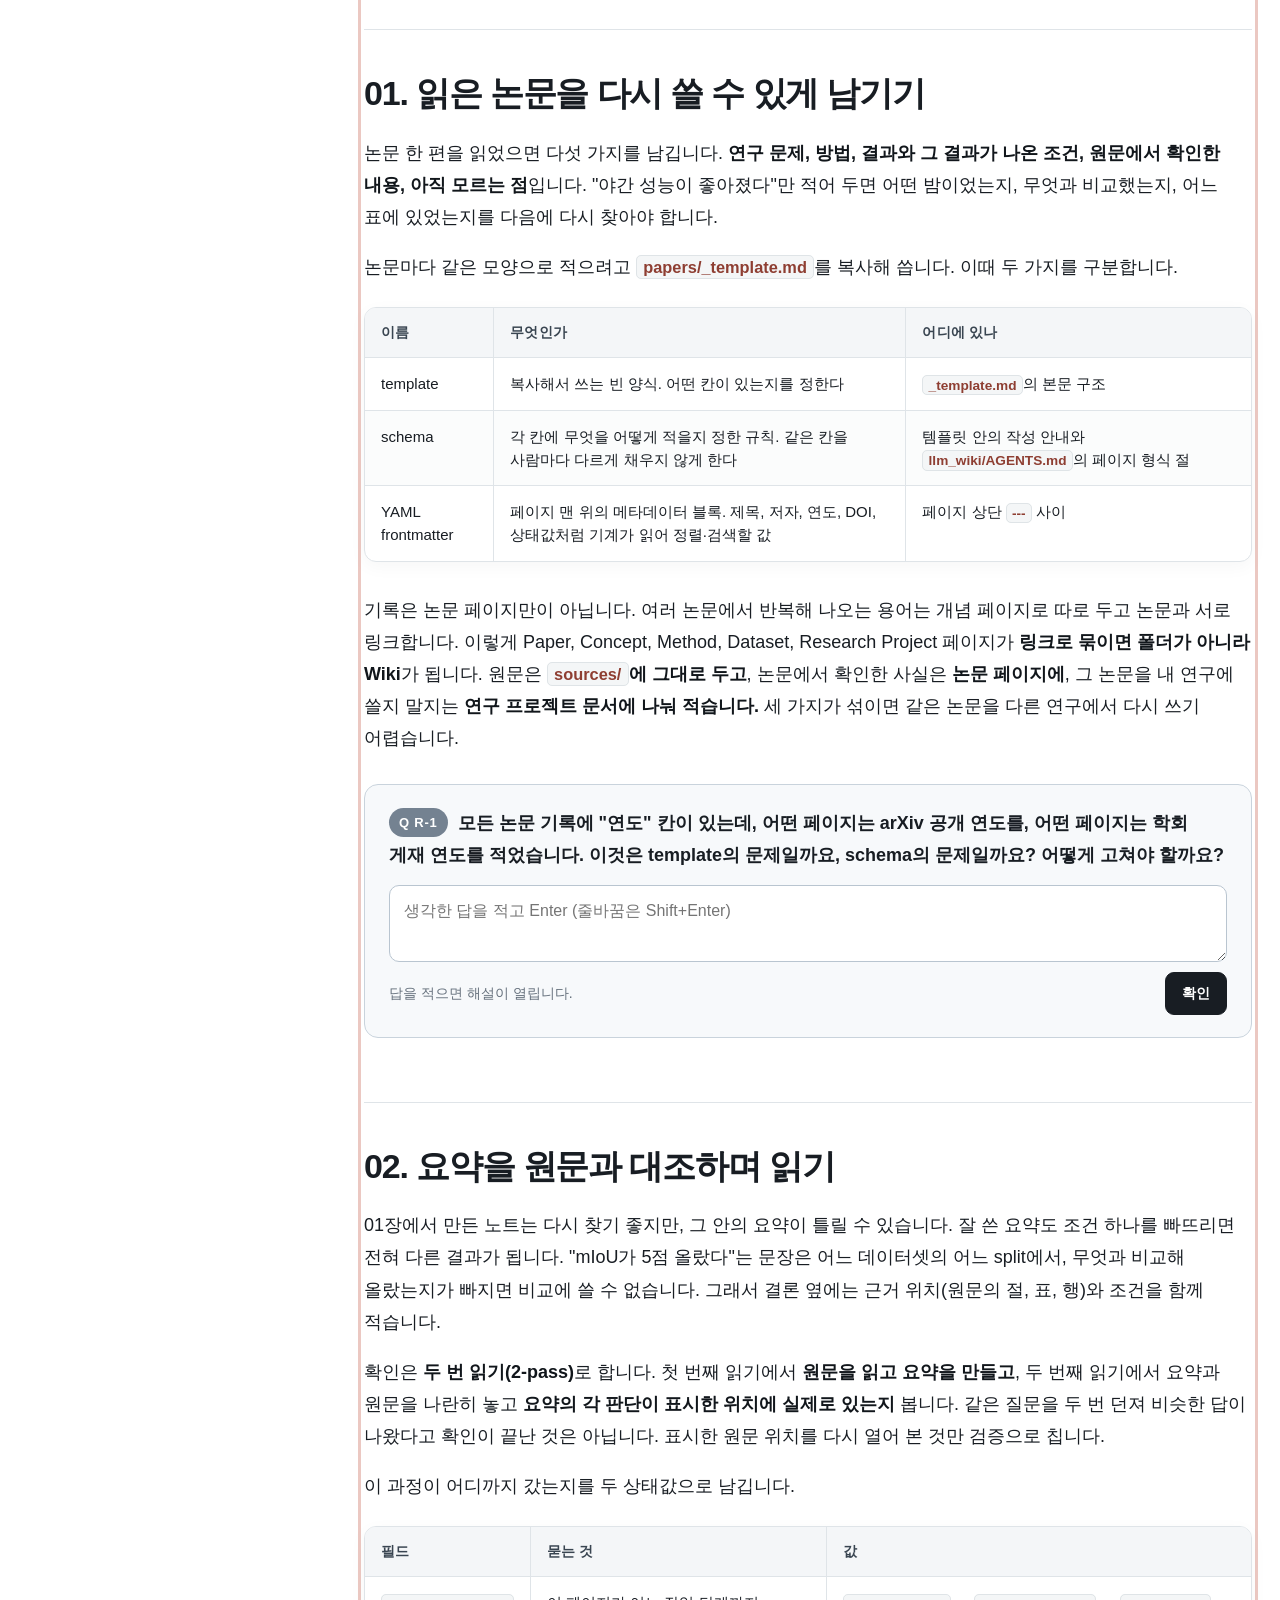
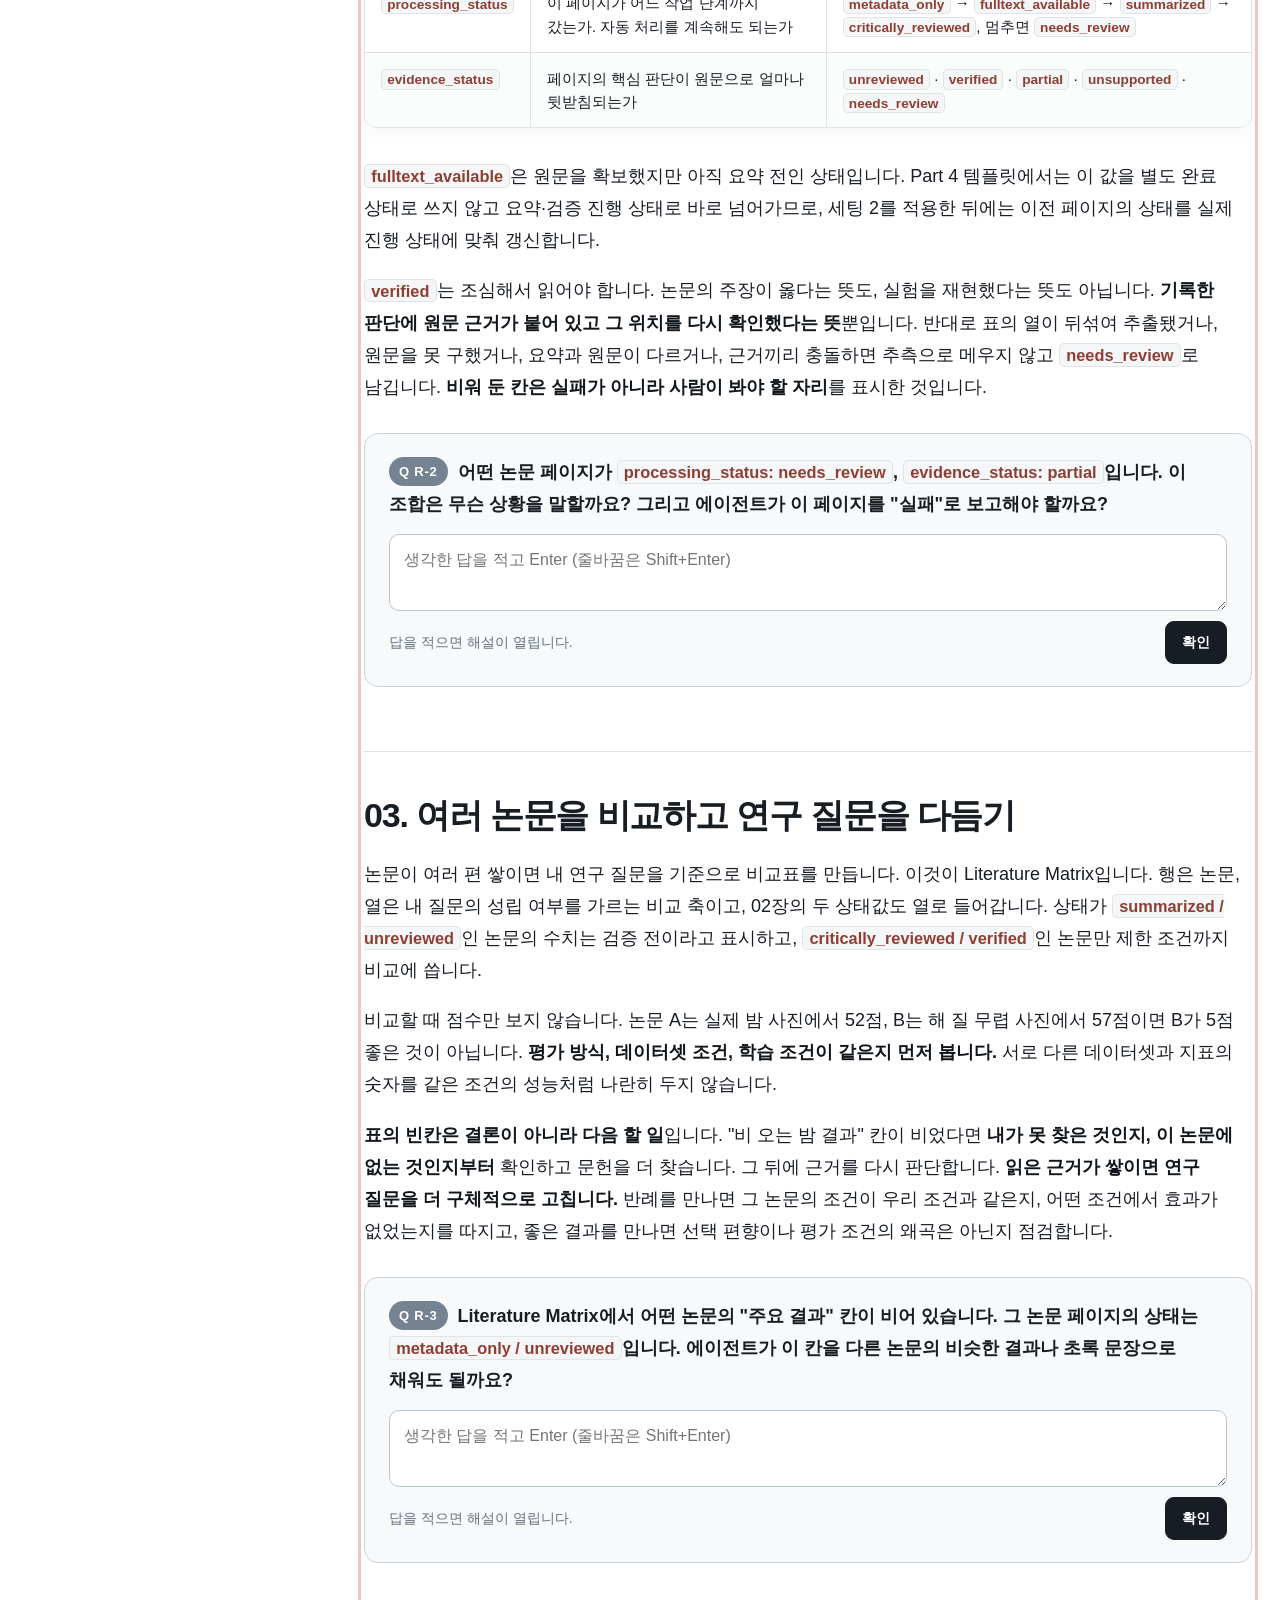
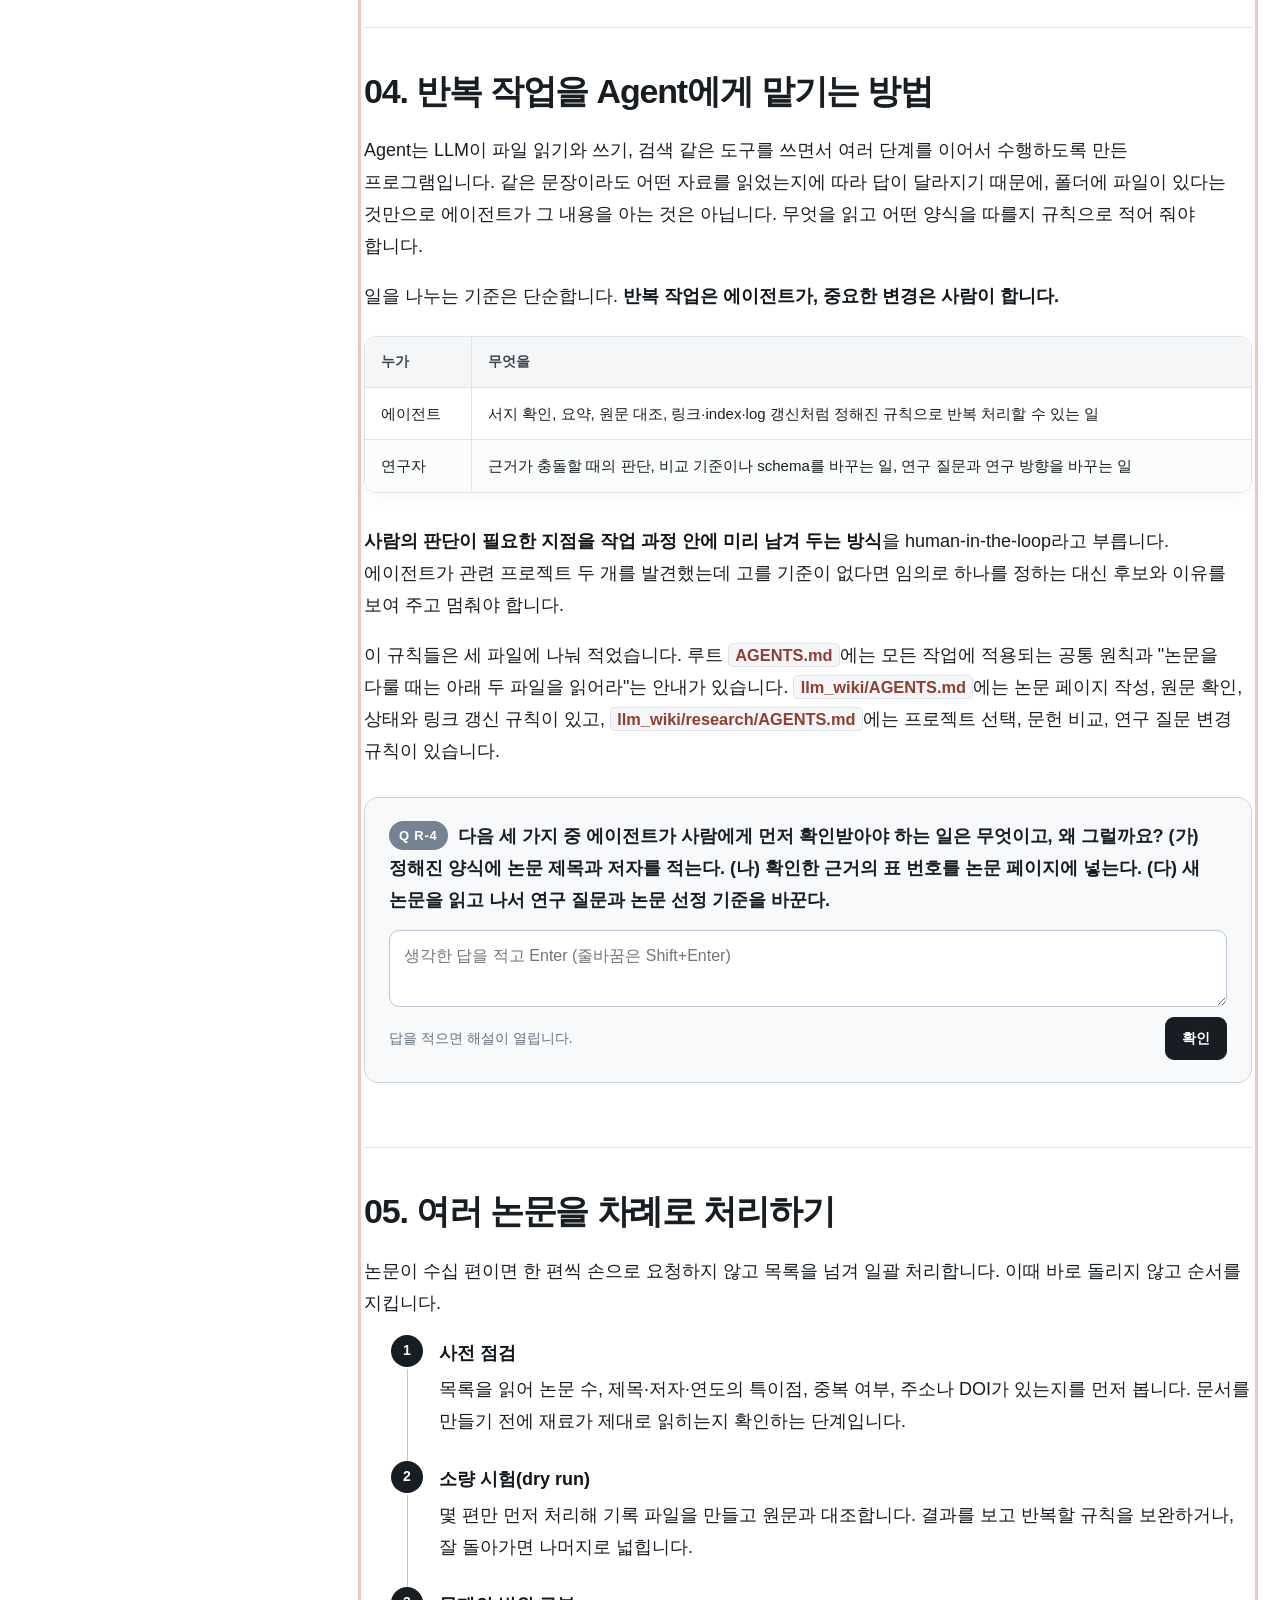
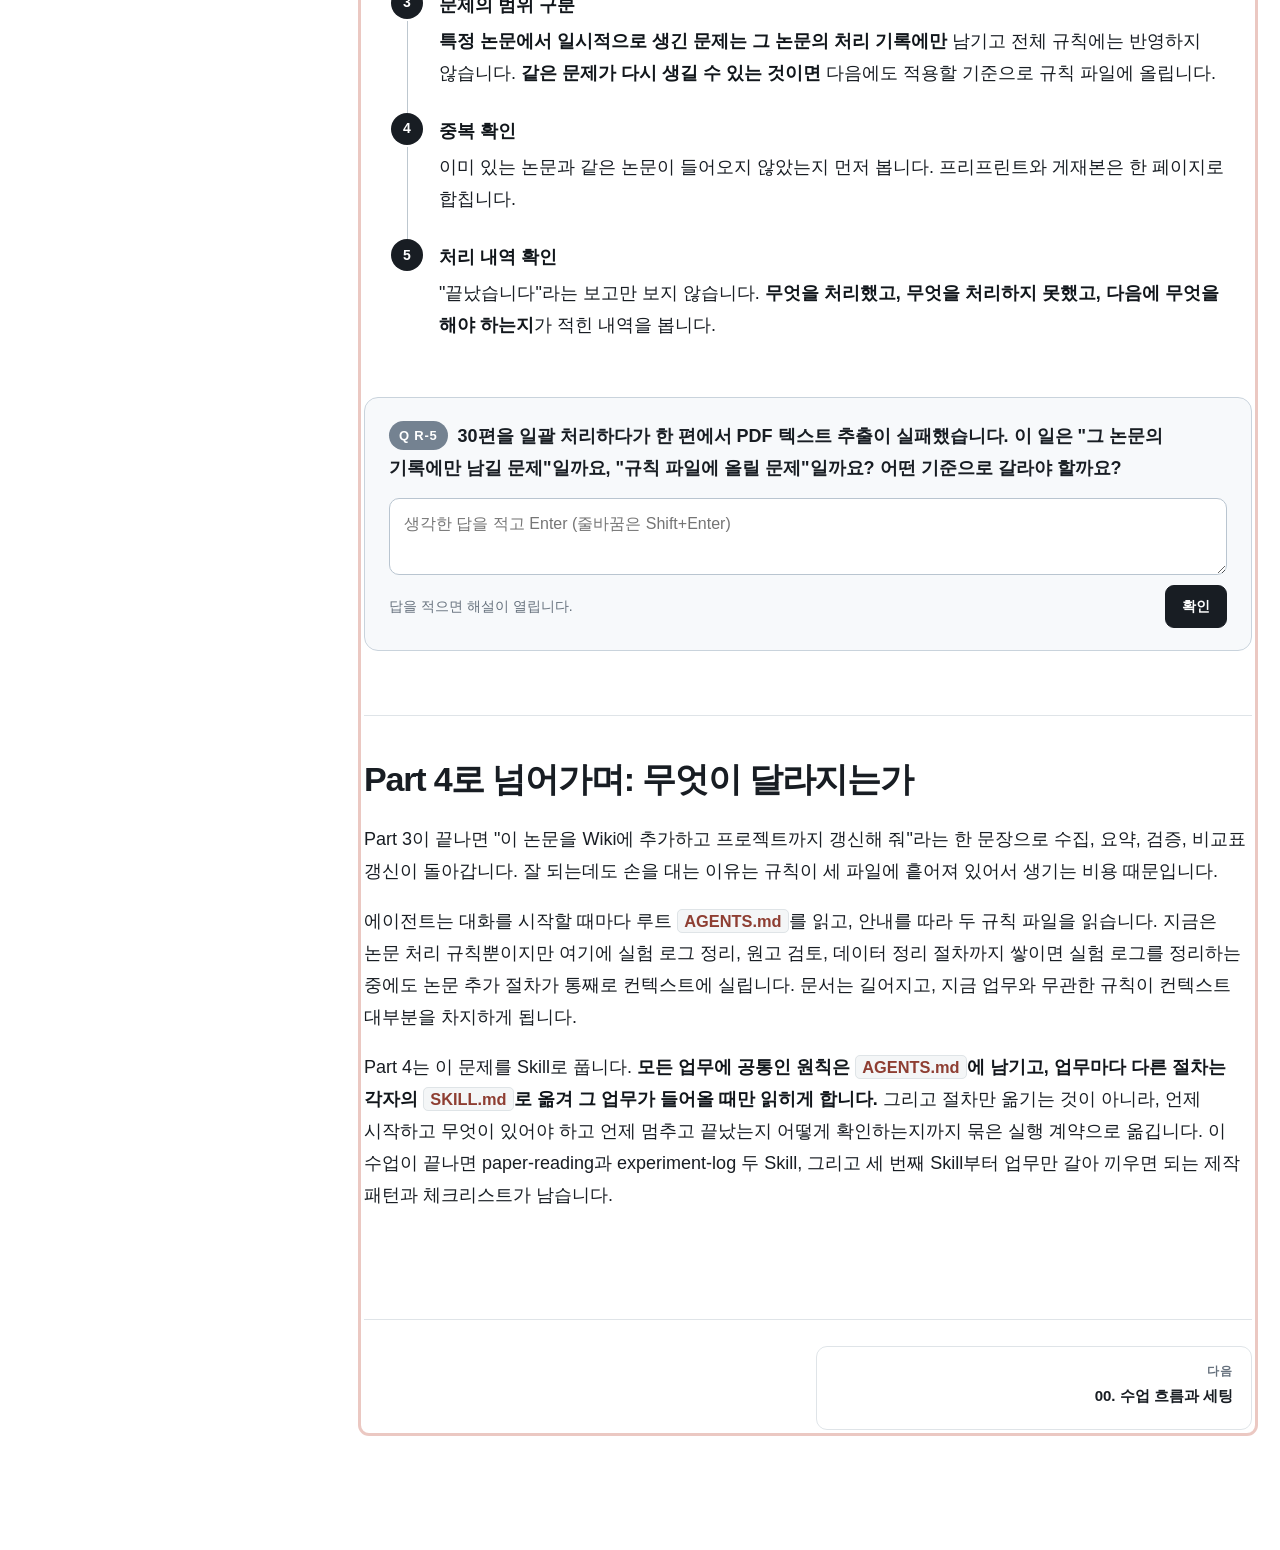
==== commit ca84ec76: "2nd" ====
--- a/index.html
+++ b/index.html
@@ -3,9 +3,9 @@
 <head>
 <meta charset="utf-8">
 <meta name="viewport" content="width=device-width,initial-scale=1">
-<meta name="description" content="검증된 절차를 재사용 가능한 스킬로 만드는 Claude Code 스킬 제작 교재 (Part 4)">
+<meta name="description" content="검증된 연구 절차를 재사용 가능한 Skill로 다시 쓰는 LLM Wiki Part 4 수업 자료">
 <meta name="theme-color" content="#ffffff">
-<title>Part 4. 검증된 절차를 스킬로 다시 쓰는 LLM Wiki</title>
+<title>Part 4. 검증된 절차를 Skill로 다시 쓰는 LLM Wiki</title>
 <style>
 
 
@@ -76,6 +76,96 @@
 @media print{.sidebar,.site-header,.progress,.back-top,.scrim,.page-pager{display:none!important}.shell{margin:0}.main{width:100%;padding:0}.page{display:block!important;page-break-after:always}.page-hero h1{font-size:30px}.image-button{box-shadow:none}.heading-anchor{display:none}}
 .prose details{margin:22px 0 30px;border:1px solid var(--line);border-radius:12px;background:#fff;overflow:hidden}.prose summary{cursor:pointer;padding:18px 22px;background:var(--soft);font-weight:730;line-height:1.5}.prose details[open]>summary{border-bottom:1px solid var(--line);background:var(--accent-gradient)}.detail-body{padding:24px}.detail-body>:last-child{margin-bottom:0}.prose td p:last-child,.prose th p:last-child{margin-bottom:0}.prose td p,.prose th p{font-size:inherit}.prose h2,.prose h3{scroll-margin-top:84px}@media(max-width:760px){.sidebar{top:68px}.detail-body{padding:18px}.prose summary{padding:16px}.hero-meta{gap:12px}}
 
+/* ---------- Part 4 additions ---------- */
+.callout{margin:26px 0;padding:18px 22px;border:1px solid var(--line);border-left-width:4px;border-radius:0 12px 12px 0;background:#fbfcfc}
+.callout>p:last-child,.callout>ul:last-child,.callout>ol:last-child{margin-bottom:0}
+.callout .callout-title{display:block;margin:0 0 6px;font-size:14px;font-weight:800;letter-spacing:.08em;text-transform:uppercase;color:var(--muted)}
+.callout-key{border-left-color:var(--bluegray);background:#f5f8fa}
+.callout-warn{border-left-color:var(--accent);background:var(--accent-soft)}.callout-warn .callout-title{color:var(--accent-dark)}
+.callout-human{border-left-color:#7186c7;background:#f5f7ff}.callout-human .callout-title{color:#4a5ea8}
+.callout-lecture{border-left-color:#8a9a6b;background:#f7f9f3}.callout-lecture .callout-title{color:#5f7040}
+.goal-box{margin:0 0 30px;padding:22px 26px;border:1px solid #ead3ce;border-radius:14px;background:var(--accent-gradient)}
+.goal-box p{margin:0 0 8px;font-size:15px;color:#6d5550}.goal-box p:last-child{margin:0}
+.goal-box strong{color:var(--accent-dark)}
+.goal-grid{display:grid;grid-template-columns:repeat(auto-fit,minmax(190px,1fr));gap:14px;margin:22px 0 32px}
+.goal-grid div{padding:16px 18px;border:1px solid var(--line);border-radius:12px;background:#fff}
+.goal-grid span{display:block;margin-bottom:6px;color:var(--muted);font-size:13px;font-weight:800;letter-spacing:.08em;text-transform:uppercase}
+.goal-grid strong{font-size:16px;line-height:1.45}
+.practice{margin:34px 0;padding:0;border:1px solid #d9c3bd;border-radius:16px;background:#fff;overflow:hidden}
+.practice-head{display:flex;align-items:center;gap:14px;padding:18px 24px;background:var(--accent-gradient);border-bottom:1px solid #ead3ce}
+.practice-head .badge{flex:none;padding:5px 11px;border-radius:999px;background:var(--accent);color:#fff;font-size:13px;font-weight:800;letter-spacing:.06em}
+.practice-head h3{margin:0;font-size:21px}
+.practice-head .time{margin-left:auto;color:var(--accent-dark);font-size:14px;font-weight:750;white-space:nowrap}
+.practice-body{padding:22px 24px 8px}
+.practice-body h4{margin:22px 0 10px;font-size:16px;font-weight:800;letter-spacing:.02em;color:#394551}
+.practice-body h4:first-child{margin-top:0}
+.prose pre.prompt{background:#1f262d;color:#e8edf1;border-color:#1f262d;padding-top:40px}
+.prose pre.prompt code{color:inherit}
+.prose pre.prompt::before{content:"에이전트에게 보낼 요청문";position:absolute;left:18px;top:11px;font-size:12px;font-weight:700;letter-spacing:.08em;color:#9fb0bf;text-transform:uppercase}
+.copy-button{position:absolute;right:12px;top:9px;padding:4px 11px;border:1px solid #4a5661;border-radius:7px;background:#2a333c;color:#dfe6ec;font-size:12.5px;font-weight:700;cursor:pointer}
+.copy-button:hover{background:#38434e}
+.check-list{list-style:none;padding:0;margin:14px 0 24px}
+.check-list li{position:relative;padding-left:30px;margin:.5em 0}
+.check-list li::before{content:"";position:absolute;left:0;top:.42em;width:17px;height:17px;border:2px solid var(--bluegray);border-radius:5px;background:#fff}
+.check-list.forbid li::before{border-color:var(--accent);border-radius:50%}
+.check-list.forbid li::after{content:"";position:absolute;left:4px;top:calc(.42em + 4px);width:9px;height:9px;border-radius:50%;background:var(--accent)}
+.steps{counter-reset:step;list-style:none;padding:0;margin:20px 0 30px}
+.steps li{position:relative;padding:0 0 18px 48px;margin:0}
+.steps li::before{counter-increment:step;content:counter(step);position:absolute;left:0;top:-2px;width:32px;height:32px;display:grid;place-items:center;border-radius:50%;background:var(--ink);color:#fff;font-size:14px;font-weight:800}
+.steps li:not(:last-child)::after{content:"";position:absolute;left:15.5px;top:32px;bottom:0;width:1px;background:var(--line-dark)}
+.steps li>strong{display:block;margin-bottom:4px}
+.steps li p{margin:0 0 8px}
+.qa{margin:30px 0;padding:22px 24px;border:1px solid #c9d3dc;border-radius:14px;background:#f7f9fb;transition:border-color .2s}
+.qa.is-answered{border-color:#8fa6b8;background:#fff}
+.qa-q{margin:0 0 14px!important;font-weight:650}
+.qa-label{display:inline-block;margin-right:10px;padding:3px 10px;border-radius:999px;background:var(--bluegray);color:#fff;font-size:13px;font-weight:800;letter-spacing:.06em;vertical-align:2px}
+.qa-input{display:block;width:100%;min-height:62px;padding:12px 14px;border:1px solid #b9c5d0;border-radius:10px;background:#fff;color:var(--ink);font-size:16px;line-height:1.6;resize:vertical}
+.qa-input:focus{outline:none;border-color:var(--bluegray);box-shadow:0 0 0 3px rgba(116,130,145,.18)}
+.qa-input:disabled{background:#f3f5f7;color:#5b6670}
+.qa-row{display:flex;align-items:center;gap:14px;margin-top:10px}
+.qa-hint{flex:1;margin:0!important;color:var(--muted);font-size:14px}
+.qa-submit,.qa-reset{padding:8px 16px;border:1px solid #b9c5d0;border-radius:9px;background:#fff;color:var(--ink);font-size:14px;font-weight:700;cursor:pointer}
+.qa-submit{background:var(--ink);color:#fff;border-color:var(--ink)}
+.qa.is-answered .qa-submit{display:none}.qa:not(.is-answered) .qa-reset{display:none}
+.qa-answer{margin-top:18px;padding-top:18px;border-top:1px dashed #b9c5d0}
+.qa-answer .qa-mine{margin:0 0 14px!important;padding:12px 14px;border-radius:9px;background:#f3f5f7;color:#3d4852;font-size:15.5px;white-space:pre-wrap}
+.qa-answer .qa-mine::before{content:"내가 적은 답";display:block;margin-bottom:4px;font-size:12px;font-weight:800;letter-spacing:.08em;color:var(--muted);text-transform:uppercase}
+.qa-model{padding:14px 16px;border-left:3px solid var(--bluegray);background:#fff}
+.qa-model p:first-child strong:first-child{color:#2f4f6f}
+.qa-model p:last-child{margin-bottom:0}
+@keyframes shake{10%,90%{transform:translateX(-2px)}20%,80%{transform:translateX(3px)}30%,50%,70%{transform:translateX(-4px)}40%,60%{transform:translateX(4px)}}
+.qa.shake{animation:shake .5s}
+figure.diagram{margin:30px 0 40px;padding:18px 18px 10px;border:1px solid var(--line);border-radius:15px;background:#fafbfc}
+figure.diagram svg{display:block;width:100%;height:auto;font-family:inherit}
+figure.diagram figcaption{margin:12px 4px 4px}
+.d-box{fill:#fff;stroke:#bdc7cf;stroke-width:1.4}
+.d-box.accent{fill:var(--accent-soft);stroke:var(--accent)}
+.d-box.blue{fill:#f3f6fa;stroke:var(--bluegray)}
+.d-box.dark{fill:#1f262d;stroke:#1f262d}
+.d-box.human{fill:#f0f3ff;stroke:#7186c7}
+.d-t{fill:#181d23;font-size:14px;font-weight:650}
+.d-t.small{font-size:12.5px;font-weight:500;fill:#5b6670}
+.d-t.white{fill:#fff}
+.d-t.accent{fill:var(--accent-dark)}
+.d-line{stroke:#8a96a3;stroke-width:1.6;fill:none;marker-end:url(#arrow)}
+.d-line.dashed{stroke-dasharray:5 5}
+.schedule td:nth-child(3),.schedule td:nth-child(4){text-align:center;white-space:nowrap}
+.prose table.compact{min-width:0;font-size:15px}
+.kbd{display:inline-block;padding:1px 7px;border:1px solid #c7ced4;border-bottom-width:2px;border-radius:6px;background:#fff;font-size:.85em;font-weight:700}
+.file-tree{font-size:15px;line-height:1.75}
+.file-tree .new{color:var(--accent-dark);font-weight:700}
+.file-tree .mod{color:#4a5ea8;font-weight:700}
+.role-table th:first-child,.role-table td:first-child{white-space:nowrap}
+@media(max-width:760px){.practice-head{flex-wrap:wrap}.practice-head .time{margin-left:0}.practice-body{padding:18px 16px 4px}.qa{padding:18px 16px}.goal-grid{grid-template-columns:1fr}}
+
+.prose td code,.prose th code{white-space:nowrap}
+
+.file-tree.grid{display:grid;grid-template-columns:max-content 1fr;column-gap:28px;row-gap:2px;margin:22px 0 30px;padding:20px 24px;border:1px solid #dce2e6;border-radius:12px;background:#f5f7f8;font-size:15px;line-height:1.6;overflow-x:auto}
+.file-tree.grid .t{white-space:pre;font-family:Consolas,"Cascadia Mono","D2Coding",monospace;color:#26313b}
+.file-tree.grid .c{color:var(--muted)}
+.prose pre.file-tree{font-family:Consolas,"Cascadia Mono","D2Coding",monospace;font-size:14.5px}
+.artifacts td:first-child{font-weight:800;color:var(--accent-dark);text-align:center;white-space:nowrap}.artifacts td code{white-space:normal}
+
 </style>
 </head>
 <body>
@@ -83,298 +173,1468 @@
 <div class="progress" aria-hidden="true"><span></span></div>
 <header class="site-header"><strong>LLM Wiki · Part 4</strong><button class="menu-button" type="button" aria-label="목차 열기" aria-expanded="false">☰</button></header>
 <aside class="sidebar" aria-label="문서 목차">
-    <a class="brand" href="#overview"><strong>LLM Wiki · Part 4</strong><span>검증된 절차를 스킬로 다시 쓰는 연구 흐름</span></a>
-    <p class="trail-label">Research trail</p>
-    <nav class="nav-list"><a class="nav-item is-active" href="#overview" data-route="overview"><span class="nav-dot" aria-hidden="true"></span><span class="nav-copy"><span class="nav-kicker">전체 흐름</span><span class="nav-title">Part 4. 검증된 절차를 스킬로 다시 쓰기</span></span><span class="nav-num">00</span></a><a class="nav-item" href="#chapter-01" data-route="chapter-01"><span class="nav-dot" aria-hidden="true"></span><span class="nav-copy"><span class="nav-kicker">판단</span><span class="nav-title">반복 업무에서 스킬이 맞는 일 찾기</span></span><span class="nav-num">01</span></a><a class="nav-item" href="#chapter-02" data-route="chapter-02"><span class="nav-dot" aria-hidden="true"></span><span class="nav-copy"><span class="nav-kicker">설계</span><span class="nav-title">페이퍼 리딩 스킬: 실행 계약부터 검증까지</span></span><span class="nav-num">02</span></a><a class="nav-item" href="#chapter-03" data-route="chapter-03"><span class="nav-dot" aria-hidden="true"></span><span class="nav-copy"><span class="nav-kicker">재사용</span><span class="nav-title">실험 로그 스킬과 품질 체크리스트</span></span><span class="nav-num">03</span></a></nav>
-    <div class="sidebar-note"><strong>읽는 순서</strong>처음이라면 01~03장을 차례로 읽으세요. 01장에서 판단 기준을 만들고, 02장에서 페이퍼 리딩 스킬을 설계·구현·검증한 뒤, 03장에서 실험 로그 스킬과 품질 체크리스트로 마무리합니다.</div>
+    <a class="brand" href="#review"><strong>LLM Wiki · Part 4</strong><span>검증된 절차를 Skill로 다시 쓰기</span></a>
+    <p class="trail-label">Lesson trail</p>
+    <nav class="nav-list"><a class="nav-item is-active" href="#review" data-route="review"><span class="nav-dot" aria-hidden="true"></span><span class="nav-copy"><span class="nav-kicker">복습</span><span class="nav-title">Part 3 되짚기</span></span><span class="nav-num">R</span></a><a class="nav-item" href="#setup" data-route="setup"><span class="nav-dot" aria-hidden="true"></span><span class="nav-copy"><span class="nav-kicker">준비</span><span class="nav-title">수업 흐름과 세팅</span></span><span class="nav-num">00</span></a><a class="nav-item" href="#chapter-01" data-route="chapter-01"><span class="nav-dot" aria-hidden="true"></span><span class="nav-copy"><span class="nav-kicker">판단</span><span class="nav-title">Skill로 만들 업무 고르기</span></span><span class="nav-num">01</span></a><a class="nav-item" href="#chapter-02" data-route="chapter-02"><span class="nav-dot" aria-hidden="true"></span><span class="nav-copy"><span class="nav-kicker">설계</span><span class="nav-title">실행 경계와 실행 계약</span></span><span class="nav-num">02</span></a><a class="nav-item" href="#chapter-03" data-route="chapter-03"><span class="nav-dot" aria-hidden="true"></span><span class="nav-copy"><span class="nav-kicker">구현</span><span class="nav-title">계약을 SKILL.md로</span></span><span class="nav-num">03</span></a><a class="nav-item" href="#chapter-04" data-route="chapter-04"><span class="nav-dot" aria-hidden="true"></span><span class="nav-copy"><span class="nav-kicker">검증</span><span class="nav-title">세 시나리오 테스트</span></span><span class="nav-num">04</span></a><a class="nav-item" href="#chapter-05" data-route="chapter-05"><span class="nav-dot" aria-hidden="true"></span><span class="nav-copy"><span class="nav-kicker">재사용</span><span class="nav-title">실험 로그 Skill</span></span><span class="nav-num">05</span></a><a class="nav-item" href="#chapter-06" data-route="chapter-06"><span class="nav-dot" aria-hidden="true"></span><span class="nav-copy"><span class="nav-kicker">점검</span><span class="nav-title">품질 체크리스트</span></span><span class="nav-num">06</span></a><a class="nav-item" href="#wrapup" data-route="wrapup"><span class="nav-dot" aria-hidden="true"></span><span class="nav-copy"><span class="nav-kicker">정리</span><span class="nav-title">정리와 다음 단계</span></span><span class="nav-num">끝</span></a></nav>
+    <div class="sidebar-note"><strong>읽는 순서</strong>복습과 세팅을 마친 뒤 01~06을 차례로 진행합니다. 장마다 개념 설명 뒤에 바로 실습이 이어지고, 각 실습의 산출물이 다음 장의 재료가 됩니다.</div>
 </aside>
 <div class="scrim" aria-hidden="true"></div>
 <div class="shell"><main class="main" id="main-content">
-<article class="page" id="overview" data-page="overview" tabindex="-1">
-<header class="page-hero"><div class="hero-meta"><span>전체 흐름</span><span>00</span></div><h1>Part 4. 검증된 절차를 스킬로 다시 쓰기</h1></header>
+<article class="page" id="review" data-page="review" tabindex="-1">
+<header class="page-hero"><div class="hero-meta"><span>복습</span><span>R</span></div><h1>Part 3 되짚기: 우리가 이미 가진 것</h1></header>
 <div class="prose">
+<p>Part 4는 Part 3에서 만든 논문 처리 절차를 그대로 재료로 씁니다. 그래서 시작하기 전에 Part 3에서 무엇을 만들었고, 어떤 규칙이 어디에 적혀 있는지를 한 번 되짚습니다. 이 페이지는 Part 3 교재를 공부하면서 남긴 메모를 다시 묶은 것이라 설명보다 확인에 가깝습니다. 각 절 끝의 질문에 자기 말로 답을 적어 보고, 막히는 절이 있으면 Part 3 자료의 해당 장을 다시 열어 보면 됩니다.</p>
+
+<div class="callout callout-key"><span class="callout-title">이름에 대해</span>
+<p>Part 3 자료에서는 루트 규칙 파일을 <code>CLAUDE.md</code>, 폴더별 규칙 파일을 <code>README.md</code>라고 불렀습니다. 이 수업에서는 어떤 에이전트 도구에서도 같은 이름으로 읽히도록 셋 다 <code>AGENTS.md</code>로 부릅니다. 루트의 <code>AGENTS.md</code>, <code>llm_wiki/AGENTS.md</code>, <code>llm_wiki/research/AGENTS.md</code>입니다. 파일 이름을 바꾸는 작업은 다음 페이지의 세팅에서 합니다. 역할은 Part 3과 같습니다.</p></div>
+
+
 <nav class="on-this-page" aria-label="이 페이지의 내용"><p>이 페이지에서 다루는 내용</p><ol>
-<li><a href="#overview--section-1">이 교재에서 다루는 것</a></li>
-<li><a href="#overview--section-2">세 장의 읽는 순서</a></li>
+<li><a href="#review--section-1">Part 3에서 만든 것 한눈에 보기</a></li>
+<li><a href="#review--section-2">01. 읽은 논문을 다시 쓸 수 있게 남기기</a></li>
+<li><a href="#review--section-3">02. 요약을 원문과 대조하며 읽기</a></li>
+<li><a href="#review--section-4">03. 여러 논문을 비교하고 연구 질문을 다듬기</a></li>
+<li><a href="#review--section-5">04. 반복 작업을 Agent에게 맡기는 방법</a></li>
+<li><a href="#review--section-6">05. 여러 논문을 차례로 처리하기</a></li>
+<li><a href="#review--section-7">Part 4로 넘어가며: 무엇이 달라지는가</a></li>
 </ol></nav>
+
+
 <section class="content-section">
-<h2 id="overview--section-1">이 교재에서 다루는 것<a class="heading-anchor" href="#overview--section-1" aria-label="이 제목으로 이동">#</a></h2>
-<p>세 번째 파트에서는 논문이 들어올 때마다 같은 품질로 처리되는 파이프라인을 완성했습니다. 한 문장 요청이면 수집, 요약, 검증, 매트릭스 갱신까지 돌아가는 것이죠.</p>
-<p>네 번째 파트에서는 여기서 한 단계 더 나아갑니다. <strong>지금까지 잘 돌아가던 절차를 재사용 가능한 부품, 즉 스킬로 만듭니다.</strong> 필요할 때마다 불러와서 실행하는 방식이고요.</p>
-<p>이 파트가 끝나면 논문 읽기와 실험 로그 정리라는 두 개의 스킬이 연구 공간에 생기고, 앞으로 어떤 업무든 같은 방식으로 원하는 스킬을 만들 수 있는 <strong>제작 패턴과 품질 체크리스트</strong>도 함께 남게 됩니다.</p>
-</section>
-<section class="content-section">
-<h2 id="overview--section-2">세 장의 읽는 순서<a class="heading-anchor" href="#overview--section-2" aria-label="이 제목으로 이동">#</a></h2>
-<ul><li><strong>01장 — 판단</strong>: 스킬이 반복 절차를 담는 문서라는 정의는 이미 배웠습니다. 이 장에서는 "잘 돌아가는데 왜 굳이 스킬을 만드는가"와 "어떤 업무부터 스킬로 옮겨야 하는가" 두 질문에 답하고, 그 결과를 판단 기준표라는 파일로 남깁니다.</li><li><strong>02장 — 설계·구현·검증</strong>: 페이퍼 리딩 스킬을 한 사이클로 만듭니다. 실행 계약을 설계하고, Claude가 그 계약을 skill.md로 구현하며, 세 가지 시나리오(정상·누락·재실행)로 검증합니다.</li><li><strong>03장 — 재사용</strong>: 같은 패턴을 실험 로그 정리에 재사용하고, 마지막에는 두 스킬을 같은 기준으로 점검하는 품질 체크리스트를 만듭니다.</li></ul>
-<p>설명을 위한 비유와 가상 사례는 실제 강의 실습과 구분해 표시합니다. 처음부터 파일 이름이나 명령을 외울 필요는 없습니다.</p>
+<h2 id="review--section-1">Part 3에서 만든 것 한눈에 보기<a class="heading-anchor" href="#review--section-1" aria-label="이 제목으로 이동">#</a></h2>
+<p>Part 3의 결과물은 두 종류입니다. 하나는 에이전트가 읽는 규칙 파일이고, 다른 하나는 그 규칙대로 쌓인 기록 파일입니다. 규칙은 세 곳에 나눠 적었고, 기록은 논문 페이지에서 시작해 허브, 프로젝트 문서, 로그로 이어집니다.</p>
+
+<figure class="diagram">
+<svg viewBox="0 0 900 330" role="img" aria-label="Part 3 작업공간 구조">
+<defs><marker id="arrow" viewBox="0 0 10 10" refX="9" refY="5" markerWidth="7" markerHeight="7" orient="auto-start-reverse"><path d="M0 0L10 5 0 10z" fill="#8a96a3"/></marker></defs>
+<text x="20" y="28" class="d-t accent">규칙 (에이전트가 읽는다)</text>
+<rect x="20" y="40" width="300" height="56" rx="10" class="d-box accent"/>
+<text x="36" y="64" class="d-t">AGENTS.md (루트)</text>
+<text x="36" y="84" class="d-t small">공통 원칙 · 사실/추론 구분 · 두 규칙 파일 안내</text>
+<rect x="20" y="112" width="300" height="56" rx="10" class="d-box accent"/>
+<text x="36" y="136" class="d-t">llm_wiki/AGENTS.md</text>
+<text x="36" y="156" class="d-t small">논문 페이지 작성 · 원문 확인 · 상태와 링크 갱신</text>
+<rect x="20" y="184" width="300" height="56" rx="10" class="d-box accent"/>
+<text x="36" y="208" class="d-t">llm_wiki/research/AGENTS.md</text>
+<text x="36" y="228" class="d-t small">프로젝트 선택 · 문헌 비교 · 연구 질문 변경 규칙</text>
+<rect x="20" y="256" width="300" height="56" rx="10" class="d-box blue"/>
+<text x="36" y="280" class="d-t">_template.md (papers·concepts·research)</text>
+<text x="36" y="300" class="d-t small">빈 양식 + 각 칸을 채우는 규칙(schema)</text>
+
+<text x="370" y="28" class="d-t accent">기록 (규칙대로 쌓인다)</text>
+<rect x="370" y="40" width="150" height="56" rx="10" class="d-box"/>
+<text x="386" y="64" class="d-t">원문 PDF</text>
+<text x="386" y="84" class="d-t small">sources/ · 읽기만</text>
+<rect x="560" y="40" width="180" height="56" rx="10" class="d-box"/>
+<text x="576" y="64" class="d-t">논문 페이지</text>
+<text x="576" y="84" class="d-t small">papers/연도_저자_키워드</text>
+<rect x="770" y="40" width="110" height="56" rx="10" class="d-box"/>
+<text x="786" y="64" class="d-t">허브·개념</text>
+<text x="786" y="84" class="d-t small">topics · years…</text>
+<rect x="560" y="130" width="180" height="56" rx="10" class="d-box"/>
+<text x="576" y="154" class="d-t">Literature Matrix</text>
+<text x="576" y="174" class="d-t small">research/…/literature.md</text>
+<rect x="770" y="130" width="110" height="56" rx="10" class="d-box human"/>
+<text x="786" y="154" class="d-t">연구 질문</text>
+<text x="786" y="174" class="d-t small">연구자가 고친다</text>
+<rect x="370" y="220" width="510" height="48" rx="10" class="d-box dark"/>
+<text x="386" y="249" class="d-t white">index.md · log.md — 무엇이 추가되고 바뀌었는지의 목록과 변경 기록</text>
+<path d="M520 68 H558" class="d-line"/>
+<path d="M740 68 H768" class="d-line"/>
+<path d="M650 96 V128" class="d-line"/>
+<path d="M740 158 H768" class="d-line"/>
+<path d="M650 186 V218" class="d-line"/>
+<path d="M320 140 H345 V244 H368" class="d-line dashed"/>
+</svg>
+<figcaption>그림 R-1. Part 3 작업공간. 왼쪽 규칙 파일이 오른쪽 기록을 만드는 방법을 정합니다. 점선은 규칙이 기록을 어떻게 남길지 지시하는 방향입니다.</figcaption>
+</figure>
+
+<p>Part 4에서 Skill로 포장하는 대상은 오른쪽 기록을 만드는 과정, 그중에서도 "논문 한 편을 받아 논문 페이지부터 로그까지 갱신하는 일"입니다. 왼쪽 규칙 파일은 Skill을 만든 뒤에도 계속 참조합니다.</p>
+</section><section class="content-section">
+<h2 id="review--section-2">01. 읽은 논문을 다시 쓸 수 있게 남기기<a class="heading-anchor" href="#review--section-2" aria-label="이 제목으로 이동">#</a></h2>
+<p>논문 한 편을 읽었으면 다섯 가지를 남깁니다. <strong>연구 문제, 방법, 결과와 그 결과가 나온 조건, 원문에서 확인한 내용, 아직 모르는 점</strong>입니다. "야간 성능이 좋아졌다"만 적어 두면 어떤 밤이었는지, 무엇과 비교했는지, 어느 표에 있었는지를 다음에 다시 찾아야 합니다.</p>
+<p>논문마다 같은 모양으로 적으려고 <code>papers/_template.md</code>를 복사해 씁니다. 이때 두 가지를 구분합니다.</p>
+<div class="table-scroll"><table class="compact"><thead><tr><th>이름</th><th>무엇인가</th><th>어디에 있나</th></tr></thead><tbody>
+<tr><td>template</td><td>복사해서 쓰는 빈 양식. 어떤 칸이 있는지를 정한다</td><td><code>_template.md</code>의 본문 구조</td></tr>
+<tr><td>schema</td><td>각 칸에 무엇을 어떻게 적을지 정한 규칙. 같은 칸을 사람마다 다르게 채우지 않게 한다</td><td>템플릿 안의 작성 안내와 <code>llm_wiki/AGENTS.md</code>의 페이지 형식 절</td></tr>
+<tr><td>YAML frontmatter</td><td>페이지 맨 위의 메타데이터 블록. 제목, 저자, 연도, DOI, 상태값처럼 기계가 읽어 정렬·검색할 값</td><td>페이지 상단 <code>---</code> 사이</td></tr>
+</tbody></table></div>
+<p>기록은 논문 페이지만이 아닙니다. 여러 논문에서 반복해 나오는 용어는 개념 페이지로 따로 두고 논문과 서로 링크합니다. 이렇게 Paper, Concept, Method, Dataset, Research Project 페이지가 <strong>링크로 묶이면 폴더가 아니라 Wiki</strong>가 됩니다. 원문은 <strong><code>sources/</code>에 그대로 두고</strong>, 논문에서 확인한 사실은 <strong>논문 페이지에</strong>, 그 논문을 내 연구에 쓸지 말지는 <strong>연구 프로젝트 문서에 나눠 적습니다.</strong> 세 가지가 섞이면 같은 논문을 다른 연구에서 다시 쓰기 어렵습니다.</p>
+
+<div class="qa" id="qa-r-1">
+<p class="qa-q"><span class="qa-label">Q R-1</span>모든 논문 기록에 "연도" 칸이 있는데, 어떤 페이지는 arXiv 공개 연도를, 어떤 페이지는 학회 게재 연도를 적었습니다. 이것은 template의 문제일까요, schema의 문제일까요? 어떻게 고쳐야 할까요?</p>
+<textarea class="qa-input" rows="2" placeholder="생각한 답을 적고 Enter (줄바꿈은 Shift+Enter)"></textarea>
+<div class="qa-row"><p class="qa-hint">답을 적으면 해설이 열립니다.</p><button type="button" class="qa-submit">확인</button><button type="button" class="qa-reset">다시 쓰기</button></div>
+<div class="qa-answer" hidden><p class="qa-mine"></p><div class="qa-model">
+<p><strong>schema의 문제입니다.</strong> 칸은 모두 있으니 template은 멀쩡합니다. 그 칸에 어떤 연도를 적을지의 규칙이 없어서 사람마다(또는 실행마다) 다르게 채운 것입니다.</p>
+<p>고치는 방법은 규칙을 한 곳에 정하는 것입니다. Part 3의 <code>llm_wiki/AGENTS.md</code>는 "정식 게재본을 대표로 삼고, <code>year</code>는 게재본 기준, 프리프린트 연도는 <code>preprint_year</code>에 따로 적는다"로 정했습니다. 이 규칙이 있어야 03장의 비교표에서 연도 열을 믿고 정렬할 수 있습니다.</p>
+</div></div></div>
+</section><section class="content-section">
+<h2 id="review--section-3">02. 요약을 원문과 대조하며 읽기<a class="heading-anchor" href="#review--section-3" aria-label="이 제목으로 이동">#</a></h2>
+<p>01장에서 만든 노트는 다시 찾기 좋지만, 그 안의 요약이 틀릴 수 있습니다. 잘 쓴 요약도 조건 하나를 빠뜨리면 전혀 다른 결과가 됩니다. "mIoU가 5점 올랐다"는 문장은 어느 데이터셋의 어느 split에서, 무엇과 비교해 올랐는지가 빠지면 비교에 쓸 수 없습니다. 그래서 결론 옆에는 근거 위치(원문의 절, 표, 행)와 조건을 함께 적습니다.</p>
+<p>확인은 <strong>두 번 읽기(2-pass)</strong>로 합니다. 첫 번째 읽기에서 <strong>원문을 읽고 요약을 만들고</strong>, 두 번째 읽기에서 요약과 원문을 나란히 놓고 <strong>요약의 각 판단이 표시한 위치에 실제로 있는지</strong> 봅니다. 같은 질문을 두 번 던져 비슷한 답이 나왔다고 확인이 끝난 것은 아닙니다. 표시한 원문 위치를 다시 열어 본 것만 검증으로 칩니다.</p>
+<p>이 과정이 어디까지 갔는지를 두 상태값으로 남깁니다.</p>
+<div class="table-scroll"><table class="compact"><thead><tr><th>필드</th><th>묻는 것</th><th>값</th></tr></thead><tbody>
+<tr><td><code>processing_status</code></td><td>이 페이지가 어느 작업 단계까지 갔는가. 자동 처리를 계속해도 되는가</td><td><code>metadata_only</code> → <code>fulltext_available</code> → <code>summarized</code> → <code>critically_reviewed</code>, 멈추면 <code>needs_review</code></td></tr>
+<tr><td><code>evidence_status</code></td><td>페이지의 핵심 판단이 원문으로 얼마나 뒷받침되는가</td><td><code>unreviewed</code> · <code>verified</code> · <code>partial</code> · <code>unsupported</code> · <code>needs_review</code></td></tr>
+</tbody></table></div>
+<p><code>fulltext_available</code>은 원문을 확보했지만 아직 요약 전인 상태입니다. Part 4 템플릿에서는 이 값을 별도 완료 상태로 쓰지 않고 요약·검증 진행 상태로 바로 넘어가므로, 세팅 2를 적용한 뒤에는 이전 페이지의 상태를 실제 진행 상태에 맞춰 갱신합니다.</p>
+<p><code>verified</code>는 조심해서 읽어야 합니다. 논문의 주장이 옳다는 뜻도, 실험을 재현했다는 뜻도 아닙니다. <strong>기록한 판단에 원문 근거가 붙어 있고 그 위치를 다시 확인했다는 뜻</strong>뿐입니다. 반대로 표의 열이 뒤섞여 추출됐거나, 원문을 못 구했거나, 요약과 원문이 다르거나, 근거끼리 충돌하면 추측으로 메우지 않고 <code>needs_review</code>로 남깁니다. <strong>비워 둔 칸은 실패가 아니라 사람이 봐야 할 자리</strong>를 표시한 것입니다.</p>
+
+<div class="qa" id="qa-r-2">
+<p class="qa-q"><span class="qa-label">Q R-2</span>어떤 논문 페이지가 <code>processing_status: needs_review</code>, <code>evidence_status: partial</code>입니다. 이 조합은 무슨 상황을 말할까요? 그리고 에이전트가 이 페이지를 "실패"로 보고해야 할까요?</p>
+<textarea class="qa-input" rows="2" placeholder="생각한 답을 적고 Enter (줄바꿈은 Shift+Enter)"></textarea>
+<div class="qa-row"><p class="qa-hint">답을 적으면 해설이 열립니다.</p><button type="button" class="qa-submit">확인</button><button type="button" class="qa-reset">다시 쓰기</button></div>
+<div class="qa-answer" hidden><p class="qa-mine"></p><div class="qa-model">
+<p><strong>원문 대조까지는 했는데, 핵심 판단 중 일부만 원문이 뒷받침하는 상태입니다.</strong> 그래서 근거 상태는 <code>partial</code>이고, 나머지 판단을 어떻게 할지는 사람이 정해야 하므로 처리 상태는 <code>needs_review</code>로 멈춰 있습니다.</p>
+<p>실패가 아닙니다. 자동으로 할 수 있는 데까지 했고 사람이 볼 자리를 표시한 것이므로 "자동 처리 완료, 사람 확인 필요"로 보고합니다. Part 4의 paper-reading 계약도 이 조합을 도달 상태로 인정하고 거기서 종료하게 되어 있습니다. <code>partial</code>인 판단은 상태만 <code>verified</code>로 바꾸지 않고, 원문이 실제로 뒷받침하는 범위로 문장을 좁힙니다.</p>
+</div></div></div>
+</section><section class="content-section">
+<h2 id="review--section-4">03. 여러 논문을 비교하고 연구 질문을 다듬기<a class="heading-anchor" href="#review--section-4" aria-label="이 제목으로 이동">#</a></h2>
+<p>논문이 여러 편 쌓이면 내 연구 질문을 기준으로 비교표를 만듭니다. 이것이 Literature Matrix입니다. 행은 논문, 열은 내 질문의 성립 여부를 가르는 비교 축이고, 02장의 두 상태값도 열로 들어갑니다. 상태가 <code>summarized / unreviewed</code>인 논문의 수치는 검증 전이라고 표시하고, <code>critically_reviewed / verified</code>인 논문만 제한 조건까지 비교에 씁니다.</p>
+<p>비교할 때 점수만 보지 않습니다. 논문 A는 실제 밤 사진에서 52점, B는 해 질 무렵 사진에서 57점이면 B가 5점 좋은 것이 아닙니다. <strong>평가 방식, 데이터셋 조건, 학습 조건이 같은지 먼저 봅니다.</strong> 서로 다른 데이터셋과 지표의 숫자를 같은 조건의 성능처럼 나란히 두지 않습니다.</p>
+<p><strong>표의 빈칸은 결론이 아니라 다음 할 일</strong>입니다. "비 오는 밤 결과" 칸이 비었다면 <strong>내가 못 찾은 것인지, 이 논문에 없는 것인지부터</strong> 확인하고 문헌을 더 찾습니다. 그 뒤에 근거를 다시 판단합니다. <strong>읽은 근거가 쌓이면 연구 질문을 더 구체적으로 고칩니다.</strong> 반례를 만나면 그 논문의 조건이 우리 조건과 같은지, 어떤 조건에서 효과가 없었는지를 따지고, 좋은 결과를 만나면 선택 편향이나 평가 조건의 왜곡은 아닌지 점검합니다.</p>
+
+<div class="qa" id="qa-r-3">
+<p class="qa-q"><span class="qa-label">Q R-3</span>Literature Matrix에서 어떤 논문의 "주요 결과" 칸이 비어 있습니다. 그 논문 페이지의 상태는 <code>metadata_only / unreviewed</code>입니다. 에이전트가 이 칸을 다른 논문의 비슷한 결과나 초록 문장으로 채워도 될까요?</p>
+<textarea class="qa-input" rows="2" placeholder="생각한 답을 적고 Enter (줄바꿈은 Shift+Enter)"></textarea>
+<div class="qa-row"><p class="qa-hint">답을 적으면 해설이 열립니다.</p><button type="button" class="qa-submit">확인</button><button type="button" class="qa-reset">다시 쓰기</button></div>
+<div class="qa-answer" hidden><p class="qa-mine"></p><div class="qa-model">
+<p><strong>안 됩니다.</strong> <code>metadata_only</code>는 서지만 확인했고 원문을 확보하지 못한 상태입니다. 원문 없이 채운 결과는 근거 위치를 붙일 수 없고, 다른 논문의 값으로 채우면 비교표가 거짓말을 하게 됩니다.</p>
+<p>Part 3의 research 규칙은 이 경우 관련성 후보로는 남기되 분석 행에서는 제외하고, 실패 사유와 다음 조치(원문 확보 시도, 다른 판본 찾기)를 적어 두라고 합니다. 빈칸은 "추가로 확인이 필요한 논문" 절로 보내는 것이지 메우는 것이 아닙니다.</p>
+</div></div></div>
+</section><section class="content-section">
+<h2 id="review--section-5">04. 반복 작업을 Agent에게 맡기는 방법<a class="heading-anchor" href="#review--section-5" aria-label="이 제목으로 이동">#</a></h2>
+<p>Agent는 LLM이 파일 읽기와 쓰기, 검색 같은 도구를 쓰면서 여러 단계를 이어서 수행하도록 만든 프로그램입니다. 같은 문장이라도 어떤 자료를 읽었는지에 따라 답이 달라지기 때문에, 폴더에 파일이 있다는 것만으로 에이전트가 그 내용을 아는 것은 아닙니다. 무엇을 읽고 어떤 양식을 따를지 규칙으로 적어 줘야 합니다.</p>
+<p>일을 나누는 기준은 단순합니다. <strong>반복 작업은 에이전트가, 중요한 변경은 사람이 합니다.</strong></p>
+<div class="table-scroll"><table class="compact role-table"><thead><tr><th>누가</th><th>무엇을</th></tr></thead><tbody>
+<tr><td>에이전트</td><td>서지 확인, 요약, 원문 대조, 링크·index·log 갱신처럼 정해진 규칙으로 반복 처리할 수 있는 일</td></tr>
+<tr><td>연구자</td><td>근거가 충돌할 때의 판단, 비교 기준이나 schema를 바꾸는 일, 연구 질문과 연구 방향을 바꾸는 일</td></tr>
+</tbody></table></div>
+<p><strong>사람의 판단이 필요한 지점을 작업 과정 안에 미리 남겨 두는 방식</strong>을 human-in-the-loop라고 부릅니다. 에이전트가 관련 프로젝트 두 개를 발견했는데 고를 기준이 없다면 임의로 하나를 정하는 대신 후보와 이유를 보여 주고 멈춰야 합니다.</p>
+<p>이 규칙들은 세 파일에 나눠 적었습니다. 루트 <code>AGENTS.md</code>에는 모든 작업에 적용되는 공통 원칙과 "논문을 다룰 때는 아래 두 파일을 읽어라"는 안내가 있습니다. <code>llm_wiki/AGENTS.md</code>에는 논문 페이지 작성, 원문 확인, 상태와 링크 갱신 규칙이 있고, <code>llm_wiki/research/AGENTS.md</code>에는 프로젝트 선택, 문헌 비교, 연구 질문 변경 규칙이 있습니다.</p>
+
+<div class="qa" id="qa-r-4">
+<p class="qa-q"><span class="qa-label">Q R-4</span>다음 세 가지 중 에이전트가 사람에게 먼저 확인받아야 하는 일은 무엇이고, 왜 그럴까요? (가) 정해진 양식에 논문 제목과 저자를 적는다. (나) 확인한 근거의 표 번호를 논문 페이지에 넣는다. (다) 새 논문을 읽고 나서 연구 질문과 논문 선정 기준을 바꾼다.</p>
+<textarea class="qa-input" rows="2" placeholder="생각한 답을 적고 Enter (줄바꿈은 Shift+Enter)"></textarea>
+<div class="qa-row"><p class="qa-hint">답을 적으면 해설이 열립니다.</p><button type="button" class="qa-submit">확인</button><button type="button" class="qa-reset">다시 쓰기</button></div>
+<div class="qa-answer" hidden><p class="qa-mine"></p><div class="qa-model">
+<p><strong>(다)입니다.</strong> 연구 질문과 선정 기준은 연구의 방향을 정하는 것이고, 바꾸면 그동안의 비교표 전체의 뜻이 달라집니다. 에이전트가 변경 이유와 초안을 제안할 수는 있지만 결정은 연구자가 합니다.</p>
+<p>(가)와 (나)는 입력이 정해져 있고 결과를 원문과 대조해 맞는지 확인할 수 있는 반복 작업입니다. 이 구분이 다음 장에서 "어떤 업무를 Skill로 만들 것인가"를 고르는 기준으로 그대로 이어집니다.</p>
+</div></div></div>
+</section><section class="content-section">
+<h2 id="review--section-6">05. 여러 논문을 차례로 처리하기<a class="heading-anchor" href="#review--section-6" aria-label="이 제목으로 이동">#</a></h2>
+<p>논문이 수십 편이면 한 편씩 손으로 요청하지 않고 목록을 넘겨 일괄 처리합니다. 이때 바로 돌리지 않고 순서를 지킵니다.</p>
+<ol class="steps">
+<li><strong>사전 점검</strong><p>목록을 읽어 논문 수, 제목·저자·연도의 특이점, 중복 여부, 주소나 DOI가 있는지를 먼저 봅니다. 문서를 만들기 전에 재료가 제대로 읽히는지 확인하는 단계입니다.</p></li>
+<li><strong>소량 시험(dry run)</strong><p>몇 편만 먼저 처리해 기록 파일을 만들고 원문과 대조합니다. 결과를 보고 반복할 규칙을 보완하거나, 잘 돌아가면 나머지로 넓힙니다.</p></li>
+<li><strong>문제의 범위 구분</strong><p><strong>특정 논문에서 일시적으로 생긴 문제는 그 논문의 처리 기록에만</strong> 남기고 전체 규칙에는 반영하지 않습니다. <strong>같은 문제가 다시 생길 수 있는 것이면</strong> 다음에도 적용할 기준으로 규칙 파일에 올립니다.</p></li>
+<li><strong>중복 확인</strong><p>이미 있는 논문과 같은 논문이 들어오지 않았는지 먼저 봅니다. 프리프린트와 게재본은 한 페이지로 합칩니다.</p></li>
+<li><strong>처리 내역 확인</strong><p>"끝났습니다"라는 보고만 보지 않습니다. <strong>무엇을 처리했고, 무엇을 처리하지 못했고, 다음에 무엇을 해야 하는지</strong>가 적힌 내역을 봅니다.</p></li>
+</ol>
+
+<div class="qa" id="qa-r-5">
+<p class="qa-q"><span class="qa-label">Q R-5</span>30편을 일괄 처리하다가 한 편에서 PDF 텍스트 추출이 실패했습니다. 이 일은 "그 논문의 기록에만 남길 문제"일까요, "규칙 파일에 올릴 문제"일까요? 어떤 기준으로 갈라야 할까요?</p>
+<textarea class="qa-input" rows="2" placeholder="생각한 답을 적고 Enter (줄바꿈은 Shift+Enter)"></textarea>
+<div class="qa-row"><p class="qa-hint">답을 적으면 해설이 열립니다.</p><button type="button" class="qa-submit">확인</button><button type="button" class="qa-reset">다시 쓰기</button></div>
+<div class="qa-answer" hidden><p class="qa-mine"></p><div class="qa-model">
+<p><strong>기준은 "다시 생길 수 있는가"입니다.</strong> 그 PDF 하나가 스캔본이라 추출이 안 된 것이라면 그 논문 페이지에 사유를 적고 <code>needs_review / needs_review</code>로 남기면 끝입니다. 규칙은 손대지 않습니다.</p>
+<p>반면 "추출이 실패했을 때 어떤 상태로 멈추고 무엇을 기록할지"가 규칙에 없어서 에이전트가 매번 다르게 행동했다면, 그것은 다음에도 반복될 문제이므로 <code>llm_wiki/AGENTS.md</code>의 자동 중단 조건에 기준을 올립니다. 실제로 Part 3의 규칙에는 이 조건이 이미 들어 있습니다. Part 4에서는 이런 중단 조건을 Skill의 Stop / Ask와 상태 전이표로 옮기게 됩니다.</p>
+</div></div></div>
+</section><section class="content-section">
+<h2 id="review--section-7">Part 4로 넘어가며: 무엇이 달라지는가<a class="heading-anchor" href="#review--section-7" aria-label="이 제목으로 이동">#</a></h2>
+<p>Part 3이 끝나면 "이 논문을 Wiki에 추가하고 프로젝트까지 갱신해 줘"라는 한 문장으로 수집, 요약, 검증, 비교표 갱신이 돌아갑니다. 잘 되는데도 손을 대는 이유는 규칙이 세 파일에 흩어져 있어서 생기는 비용 때문입니다.</p>
+<p>에이전트는 대화를 시작할 때마다 루트 <code>AGENTS.md</code>를 읽고, 안내를 따라 두 규칙 파일을 읽습니다. 지금은 논문 처리 규칙뿐이지만 여기에 실험 로그 정리, 원고 검토, 데이터 정리 절차까지 쌓이면 실험 로그를 정리하는 중에도 논문 추가 절차가 통째로 컨텍스트에 실립니다. 문서는 길어지고, 지금 업무와 무관한 규칙이 컨텍스트 대부분을 차지하게 됩니다.</p>
+<p>Part 4는 이 문제를 Skill로 풉니다. <strong>모든 업무에 공통인 원칙은 <code>AGENTS.md</code>에 남기고, 업무마다 다른 절차는 각자의 <code>SKILL.md</code>로 옮겨 그 업무가 들어올 때만 읽히게 합니다.</strong> 그리고 절차만 옮기는 것이 아니라, 언제 시작하고 무엇이 있어야 하고 언제 멈추고 끝났는지 어떻게 확인하는지까지 묶은 실행 계약으로 옮깁니다. 이 수업이 끝나면 paper-reading과 experiment-log 두 Skill, 그리고 세 번째 Skill부터 업무만 갈아 끼우면 되는 제작 패턴과 체크리스트가 남습니다.</p>
 </section>
 </div>
-<nav class="page-pager" aria-label="앞뒤 페이지">
-<span></span>
-<a href="#chapter-01"><span>다음</span>반복 업무에서 스킬이 맞는 일 찾기</a></nav></article><article class="page" id="chapter-01" data-page="chapter-01" tabindex="-1">
-<header class="page-hero"><div class="hero-meta"><span>판단</span><span>01</span></div><h1>01. 반복 업무에서 스킬이 맞는 일 찾기</h1></header>
+<nav class="page-pager" aria-label="앞뒤 페이지"><span></span><a href="#setup"><span>다음</span>00. 수업 흐름과 세팅</a></nav>
+</article><article class="page" id="setup" data-page="setup" tabindex="-1">
+<header class="page-hero"><div class="hero-meta"><span>준비</span><span>00</span></div><h1>수업 흐름과 작업공간 세팅</h1></header>
 <div class="prose">
+<p>이 페이지에서는 수업이 끝났을 때 손에 남는 것을 먼저 정하고, Part 3에서 만든 작업공간을 열고, Part 4용 세팅을 합니다. 세팅은 10분이면 끝나지만 빠뜨리면 03장부터 경로가 어긋나므로 실습 전에 반드시 마칩니다.</p>
+
+<div class="goal-box">
+<p><strong>수업 흐름</strong></p>
+<p>Skill로 만들 업무 고르기 → 실행 경계와 실행 계약 → 계약을 SKILL.md로 → 세 가지 시나리오(정상·누락·재실행) 테스트 → Skill의 품질 체크리스트. 05장에서 같은 흐름을 두 번째 업무(실험 로그)에 한 번 더 돕니다.</p>
+</div>
+
+
 <nav class="on-this-page" aria-label="이 페이지의 내용"><p>이 페이지에서 다루는 내용</p><ol>
-<li><a href="#chapter-01--section-1">규칙이 문서 여러 곳에 나눠져 있으면 생기는 문제</a></li>
-<li><a href="#chapter-01--section-2">문서의 세 층: 프롬프트 · claude.md · 스킬</a></li>
-<li><a href="#chapter-01--section-3">스킬 문서의 6가지 요소와 실행 계약</a></li>
-<li><a href="#chapter-01--section-4">반복된다고 전부 스킬이 되는 것은 아니다</a></li>
-<li><a href="#chapter-01--section-5">판단 기준표: 5가지 기준으로 순위를 정한다</a></li>
+<li><a href="#setup--section-1">최종 산출물</a></li>
+<li><a href="#setup--section-2">Part 3에서 만든 작업공간 열기</a></li>
+<li><a href="#setup--section-3">세팅 1. 규칙 파일 이름을 AGENTS.md로 맞추기</a></li>
+<li><a href="#setup--section-4">세팅 2. Part 4 템플릿 다섯 파일 반영하기</a></li>
+<li><a href="#setup--section-5">세팅 3. 작업 문서 폴더 만들기</a></li>
+<li><a href="#setup--section-6">세팅 4. 구조 확인시키기</a></li>
 </ol></nav>
+
+
 <section class="content-section">
-<h2 id="chapter-01--section-1">규칙이 문서 여러 곳에 나눠져 있으면 생기는 문제<a class="heading-anchor" href="#chapter-01--section-1" aria-label="이 제목으로 이동">#</a></h2>
-<p>세 번째 파트에서 마지막에 했던 것을 떠올려 보면, "이 논문을 위키에 추가하고 프로젝트까지 갱신해줘"라는 <strong>한 문장 요청</strong>으로 수집·요약·검증·매트릭스 갱신까지 돌아가는 파이프라인을 완성했습니다.</p>
-<p>짧은 요청으로 이것이 가능했던 이유는 규칙이 문서에 나눠서 적혀 있었기 때문입니다. <code>claude.md</code>에서 검증 규칙을 읽고, LLMWiki 폴더의 README에서 처리 절차와 상태 규칙을 따라가고, research 폴더의 README에서 프로젝트 갱신 규칙까지 적용해 논문 페이지·허브 페이지·<code>index.md</code>·<code>log.md</code>를 갱신했죠.</p>
-<p>그런데 여기에 문제가 있습니다. 규칙이 프로젝트 전체가 공유하는 <strong>루트 문서와 폴더별 README에 나눠져 있어서</strong>, 논문 추가라는 특정 업무의 절차 전체가 파일 여러 개에 흩어져 들어가 있는 것입니다. 여기에 원고 검토 절차, 분야별 데이터 정리 절차까지 더해지면 <strong>모든 대화가 시작될 때마다 모든 절차를 읽게 됩니다.</strong> 실험 로그를 정리하는 중에도 논문 추가 절차가 에이전트의 컨텍스트에 실려 있고, 문서는 점점 길어져 지금 업무와 무관한 규칙이 컨텍스트 대부분을 차지하게 됩니다.</p>
-</section>
-<section class="content-section">
-<h2 id="chapter-01--section-2">문서의 세 층: 프롬프트 · claude.md · 스킬<a class="heading-anchor" href="#chapter-01--section-2" aria-label="이 제목으로 이동">#</a></h2>
-<p>지금까지 쓰는 문서는 세 층으로 나눠 볼 수 있습니다.</p>
-<div class="table-scroll"><table>
-<thead><tr>
-<th>층</th>
-<th>적용 범위</th>
-<th>예</th>
-</tr></thead><tbody>
-<tr><td>프롬프트</td><td>이번 요청 한 번에만 적용</td><td>"17번째 실험 결과 정리해줘", "이 논문 추가해줘" — 목적과 제약을 담아 그 순간에만 읽힘</td></tr>
-<tr><td>claude.md</td><td>프로젝트 전체의 공통 규칙</td><td>사실과 추론을 구분한다, 출처를 남긴다, 어떤 폴더는 수정하지 않는다, 템플릿 폴더를 복사해서 쓴다 — 어떤 업무든 지켜야 하므로 모든 대화의 시작에 읽힘</td></tr>
-<tr><td>스킬</td><td><strong>조건에 맞는 업무가 들어올 때만 읽힘</strong></td><td>논문 읽기 요청이 오면 논문 읽기 스킬이 열리고, 실험 로그 요청이 오면 그 스킬이 열림</td></tr>
-</tbody></table></div>
-<p>이렇게 나누면 문제가 풀립니다. <strong>모든 업무의 공통 규칙은 <code>claude.md</code>에 남기고, 업무마다 달라지는 절차는 각자의 스킬로 옮겨</strong> 필요할 때만 에이전트의 컨텍스트에 불러옵니다. 다른 업무를 할 때는 컨텍스트를 차지하지 않습니다.</p>
-</section>
-<section class="content-section">
-<h2 id="chapter-01--section-3">스킬 문서의 6가지 요소와 실행 계약<a class="heading-anchor" href="#chapter-01--section-3" aria-label="이 제목으로 이동">#</a></h2>
-<p>스킬 문서 안에는 절차만 들어가는 것이 아닙니다. 절차는 여섯 요소 중 하나일 뿐입니다.</p>
-<ol><li><strong>트리거(사용 조건)</strong> — 이 스킬을 언제 시작할지</li><li><strong>인풋</strong> — 시작에 필요한 필수 입력</li><li><strong>프로세스(절차)</strong> — 작업 순서</li><li><strong>아웃풋</strong> — 결과를 남길 위치와 형식</li><li><strong>스톱 앤 애스크</strong> — 어떤 상황에서 멈추고 사람에게 물을지</li><li><strong>밸리데이션</strong> — 결과가 맞는지 확인하는 방법</li></ol>
-<p>하나씩 빼 보면 왜 다 필요한지 알 수 있습니다. 사용 조건이 없으면 관계없는 요청에도 열리고, 정작 필요할 때 빠질 수도 있습니다. 필수 입력이 없으면 재료가 부족한 채로 시작해 없는 정보를 지어냅니다. 중지가 없으면 확신이 없어도 끝까지 진행해버려 뒷정리에 더 시간이 걸리고, 검증이 없으면 결과가 맞는지 아무도 알 수 없습니다.</p>
-<blockquote><p>다음 챕터에서 실행 계약을 쓸 때 이 여섯 개를 그대로 필드 이름으로 씁니다. 절차만 있는 문서가 아니라 <strong>시작 조건·중지 기준·검증 방법까지 묶은 '실행 계약'</strong>으로 남기는 이유입니다.</p></blockquote>
-</section>
-<section class="content-section">
-<h2 id="chapter-01--section-4">반복된다고 전부 스킬이 되는 것은 아니다<a class="heading-anchor" href="#chapter-01--section-4" aria-label="이 제목으로 이동">#</a></h2>
-<p>주의할 점 하나가 있습니다. 반복되는 일이라고 전부 스킬이 되는 건 아닙니다.</p>
-<ul><li><strong>스킬로 만들기 좋은 일</strong>: 논문 페이지 생성, 실험 로그 구조화 — 입력과 출력이 안정돼 있고, 결과를 기대 행동과 대조해서 시험할 수 있습니다.</li><li><strong>연구자의 판단으로 남겨둘 일</strong>: 연구 질문 확정, 연구 공백 판단, 다음 실험 선택, 원고 최종 승인 — 연구자가 매주 매일 반복하지만, 연구 질문을 정할 때는 지도 교수의 조언·학회 일정·내 관심사가 함께 적용됩니다. 같은 입력을 반복해서 넣기도 어렵고 결과를 대조할 기준도 일정하지 않습니다.</li></ul>
-<p>그래서 <strong>횟수만 보고 스킬을 고르지 않습니다.</strong> 순서와 결과를 미리 정할 수 있는지, 진행 중에 연구자의 판단이 매번 필요한지를 함께 봐야 합니다. Part 1에서 자동화할 업무와 직접 할 업무를 나눴을 때의 기준을 스킬 고르기에 적용하는 겁니다.</p>
-</section>
-<section class="content-section">
-<h2 id="chapter-01--section-5">판단 기준표: 5가지 기준으로 순위를 정한다<a class="heading-anchor" href="#chapter-01--section-5" aria-label="이 제목으로 이동">#</a></h2>
-<p>매번 감으로 판단하지 않도록 <strong>기준표</strong>를 만듭니다. 5개의 기준입니다.</p>
-<div class="table-scroll"><table>
-<thead><tr>
-<th>기준</th>
-<th>보는 것</th>
-<th>방향</th>
-</tr></thead><tbody>
-<tr><td>반복성</td><td>같은 형태의 요청이 계속 들어오는지</td><td>높을수록 적합</td></tr>
-<tr><td>입력 안정성</td><td>시작에 필요한 입력의 종류와 형식이 매번 비슷한지</td><td>높을수록 적합</td></tr>
-<tr><td>출력 안정성</td><td>결과가 들어갈 파일·위치·형식이 정해져 있는지</td><td>높을수록 적합</td></tr>
-<tr><td>검증 가능성</td><td>기대 행동과 대조해 시험할 수 있는지</td><td>높을수록 적합</td></tr>
-<tr><td>사람 판단 필요도</td><td>절차 중간에 연구자의 판단이 매번 필요한지</td><td><strong>낮을수록 적합</strong></td></tr>
-</tbody></table></div>
-<p>Part 1에서 만든 업무 목록에 이 기준을 적용해 평가하면 이렇게 됩니다.</p>
-<div class="table-scroll"><table>
-<thead><tr>
-<th>업무</th>
-<th>반복성</th>
-<th>입력 안정성</th>
-<th>출력 안정성</th>
-<th>검증 가능성</th>
-<th>사람 판단 필요도</th>
-<th>판정</th>
-</tr></thead><tbody>
-<tr><td>논문 원문을 위키 페이지로 구조화(상태·링크·인덱스 갱신)</td><td>상</td><td>상</td><td>상</td><td>상</td><td>하</td><td><strong>1순위</strong></td></tr>
-<tr><td>비정형 실험 로그의 구조화(관찰과 원인 후보 분리 저장)</td><td>상</td><td>중</td><td>상</td><td>상</td><td>하</td><td><strong>2순위</strong></td></tr>
-<tr><td>문헌 리뷰와 관련성 심사</td><td>상</td><td>중</td><td>중</td><td>중</td><td>중</td><td>다음 파트(에이전트 역할)로 이관</td></tr>
-<tr><td>다음 실험 선택·연구 질문 확정</td><td>-</td><td>-</td><td>-</td><td>-</td><td>높음</td><td>연구자 몫으로 유지</td></tr>
-</tbody></table></div>
-<p>업무 명은 "논문 읽기"처럼 넓게 쓰지 않고 <strong>"어디까지가 자동화 대상인지"가 드러나게 좁혀서</strong> 적어야 평가가 쉽습니다. 동점이 나오면 입력 안정성과 검증 가능성을 먼저 봅니다.</p>
-<p><strong>1순위 선정 이유(페이퍼 리딩)</strong>: ① 내용과 형식이 이미 정해져 있다(Part 3의 논문 템플릿과 두 README가 출력 계약을 거의 완성해 둔 상태), ② 절차가 실제 문헌에서 검증됐다(한 편 처리와 수십 편 일괄 이관을 파이프라인으로 돌려 잘 동작하는 걸 확인), ③ 시험 방법이 분명하다(기대 행동이 문서에 있으니 결과를 대조하면 된다), ④ <strong>남은 일은 포장뿐</strong>이다 — <code>claude.md</code>와 README에 흩어져 있던 지시문서를 한 곳에 모아 스킬 틀로 옮기기만 하면 됩니다.</p>
-<p><strong>2순위(실험 로그 정리)의 범위 확정</strong>: 비정형 로그를 구조화하고 다음 판단에 쓸 후보까지만 만듭니다. 후보 비교·우선순위 제안은 다음 파트의 실험 플래너 에이전트가, 승인은 연구자가, 승인된 프로세스의 반복 운영은 여섯 번째 파트의 루프가 담당합니다.</p>
-<blockquote><p>연구자분들께서 하실 작업: Part 1의 업무 목록 표를 확장해 다섯 기준으로 점수를 매기고, <strong>어떤 스킬을 1순위로 만들지 결정</strong>해 보세요. 강의의 예시 두 개와 같을 필요는 없습니다.</p></blockquote>
-<p>다음 챕터에서는 논문 읽기 스킬의 입력과 출력 설계, 즉 <strong>실행 계약 작성</strong>부터 다룹니다.</p>
+<h2 id="setup--section-1">최종 산출물<a class="heading-anchor" href="#setup--section-1" aria-label="이 제목으로 이동">#</a></h2>
+<p>수업 중 만드는 파일입니다. 앞 장의 산출물이 뒤 장의 입력이 됩니다.</p>
+<div class="table-scroll"><table class="compact artifacts"><thead><tr><th>장</th><th>산출물</th><th>무엇인가</th></tr></thead><tbody>
+<tr><td>01</td><td><code>part4/skill_선정기준표.md</code></td><td>내 반복 업무를 다섯 기준으로 평가한 표</td></tr>
+<tr><td>02</td><td><code>paper-reading_실행계약.md</code></td><td>논문 읽기 Skill의 여섯 필드 계약 (승인 후 <code>part4/</code>로 이동)</td></tr>
+<tr><td>03</td><td><code>.agents/skills/paper-reading/SKILL.md</code></td><td>첫 번째 Skill</td></tr>
+<tr><td>04</td><td><code>part4/paper-reading_테스트기록.md</code></td><td>정상·누락·재실행 테스트 기록</td></tr>
+<tr><td rowspan="2">05</td><td><code>experiment-log_실행계약.md</code> → <code>.agents/skills/experiment-log/SKILL.md</code></td><td>두 번째 Skill</td></tr>
+<tr><td><code>llm_wiki/research/[프로젝트]/experiments/run15.md</code>, <code>run17.md</code></td><td>두 번째 Skill로 만든 실험 기록</td></tr>
+<tr><td>06</td><td><code>part4/skill_품질_체크리스트.md</code></td><td>두 Skill을 여덟 기준으로 점검한 표와 수정 기록</td></tr>
+</tbody></table></div>
+
+<h3>SKILL.md는 어디에 두나</h3>
+<p>Skill 파일은 두 곳 중 하나에 둘 수 있습니다. 사용자 전역 폴더에 두면 어느 프로젝트에서나 열리고, 프로젝트 폴더 안에 두면 그 프로젝트에서만 열립니다. 이 수업의 Skill은 <code>llm_wiki/</code>의 규칙과 템플릿을 참조하므로 그 작업공간에서만 뜻이 있습니다. 그래서 <strong>프로젝트 폴더 안의 <code>.agents/skills/&lt;이름&gt;/SKILL.md</code></strong>에 둡니다. Codex와 Hermes 둘 다 이 경로를 프로젝트 전용 Skill로 읽습니다.</p>
+<div class="table-scroll"><table class="compact"><thead><tr><th>범위</th><th>Codex</th><th>Hermes</th><th>언제 쓰나</th></tr></thead><tbody>
+<tr><td>프로젝트 전용</td><td><code>&lt;프로젝트&gt;/.agents/skills/</code> (현재 폴더부터 저장소 루트까지 올라가며 찾음)</td><td><code>&lt;프로젝트&gt;/.agents/skills/</code> 또는 <code>&lt;프로젝트&gt;/.hermes/skills/</code></td><td>이 수업. 작업공간의 규칙 파일을 참조하는 Skill</td></tr>
+<tr><td>사용자 전역</td><td><code>~/.codex/skills/</code>, <code>~/.agents/skills/</code></td><td><code>~/.hermes/skills/</code> (Windows: <code>%LOCALAPPDATA%\hermes\skills\</code>)</td><td>어느 프로젝트에서나 쓰는 범용 Skill</td></tr>
+</tbody></table></div>
+<p>전역 폴더에 이미 Skill이 있어도 상관없습니다. 이름이 같지 않으면 둘 다 뜨고, 이 수업의 두 이름(paper-reading, experiment-log)은 전역에 없을 것입니다.</p>
+</section><section class="content-section">
+<h2 id="setup--section-2">Part 3에서 만든 작업공간 열기<a class="heading-anchor" href="#setup--section-2" aria-label="이 제목으로 이동">#</a></h2>
+<p>Part 3이 끝난 작업공간은 아래 모양입니다. 논문은 a, b, c로 적었고 실제로는 <code>연도_저자_키워드</code> 이름입니다. 이 트리와 내 폴더가 다르면(예: 규칙 파일 이름이 아직 <code>CLAUDE.md</code>) 세팅 1에서 맞춥니다.</p>
+<div class="file-tree grid">
+<span class="t">작업공간/</span><span class="c">에이전트와 편집기, Obsidian이 모두 여는 루트</span>
+<span class="t">├── AGENTS.md</span><span class="c">공통 원칙. llm_wiki/AGENTS.md를 읽으라는 안내가 있다</span>
+<span class="t">├── .obsidian/</span><span class="c">Obsidian 설정 (에이전트는 읽지 않음)</span>
+<span class="t">└── llm_wiki/</span><span class="c"></span>
+<span class="t">    ├── AGENTS.md</span><span class="c">논문 페이지·상태·원문 대조·허브 규칙</span>
+<span class="t">    ├── index.md</span><span class="c">Wiki 전체 목차. 논문·개념·프로젝트 목록</span>
+<span class="t">    ├── log.md</span><span class="c">변경 기록. 요청 단위로 한 줄</span>
+<span class="t">    ├── sources/</span><span class="c">원문. 읽기만 한다</span>
+<span class="t">    │   ├── a.pdf · b.pdf · c.html</span><span class="c">논문 a, b, c의 원문 (형식은 제각각)</span>
+<span class="t">    │   └── a.json</span><span class="c">서지 내보내기 파일 등 부속 원본</span>
+<span class="t">    ├── papers/</span><span class="c"></span>
+<span class="t">    │   ├── _template.md</span><span class="c">논문 페이지 양식 (복사해서 쓴다)</span>
+<span class="t">    │   └── a.md · b.md · c.md</span><span class="c">논문 페이지. frontmatter에 두 상태값</span>
+<span class="t">    ├── concepts/</span><span class="c"></span>
+<span class="t">    │   └── _template.md</span><span class="c">개념 페이지 양식. 아직 개념 페이지는 없을 수 있다</span>
+<span class="t">    ├── topics/  years/  venues/  authors/</span><span class="c"></span>
+<span class="t">    │   ├── index.md</span><span class="c">허브별 목차</span>
+<span class="t">    │   └── (허브 페이지들).md</span><span class="c">논문 서지에서 자동으로 파생된 허브</span>
+<span class="t">    ├── methods/  datasets/</span><span class="c"></span>
+<span class="t">    │   └── AGENTS.md</span><span class="c">해당 폴더의 페이지 규칙 (쓰지 않았다면 비어 있음)</span>
+<span class="t">    └── research/</span><span class="c"></span>
+<span class="t">        ├── AGENTS.md</span><span class="c">프로젝트·Literature Matrix 규칙</span>
+<span class="t">        ├── _template/</span><span class="c"></span>
+<span class="t">        │   ├── index.md</span><span class="c">프로젝트 문서 양식</span>
+<span class="t">        │   └── literature.md</span><span class="c">문헌 비교표 양식</span>
+<span class="t">        └── [내 프로젝트]/</span><span class="c"></span>
+<span class="t">            ├── index.md</span><span class="c">연구 아이디어·질문·자원·제약</span>
+<span class="t">            └── literature.md</span><span class="c">Literature Matrix. 행은 논문 a, b, c</span>
+</div>
+<p>저번 실습과 같은 방식으로 세 도구를 켭니다. 셋이 같은 폴더를 보게 하는 것이 전부입니다.</p>
+<ol class="steps">
+<li><strong>에이전트: 작업공간을 소스 폴더로 지정해 프로젝트 열기</strong><p>Codex는 터미널에서 작업공간 루트(<code>AGENTS.md</code>가 있는 폴더)로 이동한 뒤 <code>codex</code>를 실행합니다. Codex 앱이나 Hermes 데스크톱이라면 새 프로젝트를 만들 때 이 폴더를 소스 폴더로 지정합니다. 이 페이지의 요청문은 모두 그 에이전트의 대화 입력란에 붙여 넣는 글입니다. 터미널 명령이 아닙니다.</p>
+<pre><code class="language-powershell">cd "C:\Users\사용자이름\...\작업공간"
+codex</code></pre></li>
+<li><strong>VS Code: 같은 폴더 열기</strong><p>파일 → 폴더 열기로 작업공간 루트를 엽니다. 계약 파일을 쓰고 SKILL.md를 검토하는 데 씁니다. 에이전트가 파일을 만들면 탐색기에 바로 나타납니다.</p></li>
+<li><strong>Obsidian: 같은 폴더를 보관함으로 열기</strong><p>"폴더를 보관함으로 열기"에서 작업공간 루트(또는 <code>llm_wiki/</code>)를 고릅니다. 논문 페이지, 실험 기록, 로그를 읽고 링크를 따라가는 데 씁니다. 템플릿의 <code>&lt;!-- --&gt;</code> 안내는 읽기 화면에서 숨겨지므로 편집 화면에서 봅니다. 처리는 에이전트가 하고 Obsidian은 결과를 보는 창입니다.</p></li>
+</ol>
+</section><section class="content-section">
+<h2 id="setup--section-3">세팅 1. 규칙 파일 이름을 AGENTS.md로 맞추기<a class="heading-anchor" href="#setup--section-3" aria-label="이 제목으로 이동">#</a></h2>
+<p>Part 3 자료는 루트를 <code>CLAUDE.md</code>, 폴더별 규칙을 <code>README.md</code>로 불렀습니다. 이 수업에서는 셋 다 <code>AGENTS.md</code>로 바꿉니다. 이유는 읽히는 방식의 차이입니다.</p>
+<ul>
+<li><strong>에이전트는 <code>AGENTS.md</code>를 무조건 읽고 지나갑니다.</strong> <code>README.md</code>는 규칙 파일 안에 "반드시 읽어라"고 명시해 둬야 읽히고, 그 안내가 빠지거나 에이전트가 건너뛰면 규칙이 적용되지 않습니다. 이름을 <code>AGENTS.md</code>로 바꾸면 안내 없이도 읽힙니다.</li>
+<li><strong>폴더가 여러 층이면 작업 폴더에 가장 가까운 <code>AGENTS.md</code>가 우선합니다.</strong> 사용자가 <code>llm_wiki/research/</code> 안의 작업을 시키면 그 폴더의 <code>AGENTS.md</code>가 먼저, 그다음 상위 폴더 <code>llm_wiki/AGENTS.md</code>, 그다음 루트 <code>AGENTS.md</code> 순으로 적용됩니다. 그래서 폴더별 규칙을 <code>AGENTS.md</code>로 두면 "지금 작업하는 폴더의 규칙이 공통 규칙보다 앞선다"는 구조가 저절로 생깁니다.</li>
+<li>이름을 바꿔도 역할은 Part 3과 같습니다. 루트는 공통 원칙, <code>llm_wiki/</code>는 논문 규칙, <code>research/</code>는 프로젝트 규칙입니다.</li>
+</ul>
+<div class="table-scroll"><table class="compact"><thead><tr><th>Part 3 이름</th><th>이 수업의 이름</th><th>역할</th></tr></thead><tbody>
+<tr><td><code>CLAUDE.md</code></td><td><code>AGENTS.md</code></td><td>공통 원칙. 아래 두 파일을 읽으라는 안내</td></tr>
+<tr><td><code>llm_wiki/README.md</code></td><td><code>llm_wiki/AGENTS.md</code></td><td>논문 페이지·상태·원문 대조·허브 규칙</td></tr>
+<tr><td><code>llm_wiki/research/README.md</code></td><td><code>llm_wiki/research/AGENTS.md</code></td><td>프로젝트·문헌 비교·실험 기록 규칙</td></tr>
+</tbody></table></div>
+<p>이름만 바꾸고 참조를 두면 "<code>llm_wiki/README.md</code>를 따른다"는 문장이 없는 파일을 가리키게 됩니다. 이름과 참조를 함께 고칩니다. 이미 <code>AGENTS.md</code>로 되어 있으면 아래 요청문으로 남은 참조만 확인합니다.</p>
+<pre class="prompt"><code>이 작업공간의 규칙 파일 이름을 바꾸려고 해.
+
+대상:
+- CLAUDE.md → AGENTS.md
+- llm_wiki/README.md → llm_wiki/AGENTS.md
+- llm_wiki/research/README.md → llm_wiki/research/AGENTS.md
+
+먼저 작업공간 전체(markdown 파일)에서 위 세 경로를 가리키는 문장을 찾아
+파일별로 몇 군데인지 목록으로 보여줘. 논문 페이지와 프로젝트 문서도 포함해.
+이미 이름이 AGENTS.md인 파일은 건너뛰고 참조만 확인해.
+내가 승인하면 이름을 바꾸고 참조 문장을 새 경로로 고쳐줘.
+규칙의 내용은 한 글자도 바꾸지 마. 경로 문자열만 바꿔.
+승인 전에는 아무 파일도 수정하지 마.</code></pre>
+<p>목록을 보고 승인한 뒤, 에이전트가 끝났다고 하면 편집기 검색으로 <code>README.md</code>와 <code>CLAUDE.md</code>가 남아 있지 않은지 직접 확인합니다. <strong>에이전트의 "완료" 보고를 그대로 믿지 않고 파일을 열어 보는 습관</strong>은 04장 테스트까지 계속 이어집니다.</p>
+</section><section class="content-section">
+<h2 id="setup--section-4">세팅 2. Part 4 템플릿 다섯 파일 반영하기<a class="heading-anchor" href="#setup--section-4" aria-label="이 제목으로 이동">#</a></h2>
+<p><code>실습파일/LLM_Wiki_템플릿/llm_wiki/</code> 아래에는 Part 3 규칙을 Part 4에 맞게 고친 파일 다섯 개가 있습니다. 두 개는 기존 규칙 파일을 갱신하고, 세 개는 템플릿을 갱신하거나 새로 추가합니다. <strong>작업공간 전체를 이 폴더로 덮어쓰지 않습니다.</strong> 기존 논문, 프로젝트, 로그는 그대로 두고 아래 다섯 파일만 반영합니다.</p>
+<div class="table-scroll"><table class="compact"><thead><tr><th>실습파일 안의 경로</th><th>작업공간의 적용 위치</th><th>구분</th><th>무엇이 달라지나</th></tr></thead><tbody>
+<tr><td><code>llm_wiki/README.md</code></td><td><code>llm_wiki/AGENTS.md</code></td><td>갱신</td><td>파일명 규칙, 서지·원문 확인 상태, 허브 등록 범위, 개념 페이지 생성 조건, PDF 사본 보관 규칙이 구체화됨</td></tr>
+<tr><td><code>llm_wiki/research/README.md</code></td><td><code>llm_wiki/research/AGENTS.md</code></td><td>갱신</td><td>실험 기록과 후보표의 저장 위치, 원본 불변, baseline 누락 시 중지 규칙이 추가됨</td></tr>
+<tr><td><code>research/_template/index.md</code></td><td>같은 경로</td><td>갱신</td><td>프로젝트 문서에 "실험 기록" 목록 절이 생김</td></tr>
+<tr><td><code>research/_template/experiment.md</code></td><td>같은 경로</td><td>추가</td><td>05장 experiment-log가 참조하는 실험 기록 양식</td></tr>
+<tr><td><code>research/_template/plan.md</code></td><td>같은 경로</td><td>추가</td><td>실험 후보를 비교하는 양식. 이번 수업에서는 쓰지 않고 다음 Part에서 씀</td></tr>
+</tbody></table></div>
+<div class="callout callout-warn"><span class="callout-title">주의</span>
+<p>실습파일의 다섯 파일 안에는 <code>CLAUDE.md</code>와 <code>README.md</code>라는 이름이 그대로 적혀 있습니다. 반영할 때 이 문자열을 <code>AGENTS.md</code>로 바꿔 넣어야 세팅 1과 어긋나지 않습니다. 원문 폴더 이름도 다릅니다. Part 3 작업공간은 <code>sources/</code>, Part 4 템플릿은 <code>attachments/</code>를 씁니다. 기존 <code>sources/</code>를 유지하려면 반영 시 <code>attachments/</code>를 <code>sources/</code>로 바꿔 넣습니다. 아래 요청문에 두 지시가 모두 들어 있습니다.</p></div>
+<pre class="prompt"><code>Part 4 실습파일을 이 작업공간에 반영하려고 해.
+원본 폴더는 [실습파일/LLM_Wiki_템플릿/llm_wiki 의 경로]야.
+
+적용 대상과 위치:
+1. 원본 README.md → 작업공간 llm_wiki/AGENTS.md (기존 파일 갱신)
+2. 원본 research/README.md → 작업공간 llm_wiki/research/AGENTS.md (기존 파일 갱신)
+3. 원본 research/_template/index.md → 같은 경로 (갱신)
+4. 원본 research/_template/experiment.md → 같은 경로 (새 파일)
+5. 원본 research/_template/plan.md → 같은 경로 (새 파일)
+
+먼저 1~3번에 대해 현재 파일과 원본의 차이를 절 단위로 보여줘.
+내가 Part 3 때 직접 고친 규칙이 있으면 그 부분을 따로 표시해줘.
+원본 안의 "CLAUDE.md"는 "AGENTS.md"로, "README.md"는 "AGENTS.md"로,
+"attachments/"는 이 작업공간의 원문 폴더 이름인 "sources/"로 바꿔서 적용해.
+기존 논문 페이지, 연구 프로젝트, Literature Matrix, log.md는 건드리지 마.
+llm_wiki/index.md에 "research/_template/ 전체를 복사"한다는 안내가 있으면
+그 문장만 "새 프로젝트 생성은 research/AGENTS.md의 절차를 따른다"로 바꿔줘.
+내가 승인하기 전에는 적용하지 마.</code></pre>
+<p>차이 목록에서 내가 Part 3 때 직접 바꾼 규칙이 지워지지 않는지 봅니다. 그 부분만 유지하라고 지정한 뒤 나머지를 적용합니다. 이미 만든 프로젝트의 <code>index.md</code>에는 "실험 기록" 절만 추가하고, 프로젝트명이나 연구 질문을 빈 템플릿으로 덮어쓰지 않습니다. 상태값 <code>fulltext_available</code>을 쓰던 페이지가 있으면 상태명만 일괄 치환하지 말고 실제 요약·검증 진행 상태를 확인한 뒤 갱신합니다.</p>
+</section><section class="content-section">
+<h2 id="setup--section-5">세팅 3. 작업 문서 폴더 만들기<a class="heading-anchor" href="#setup--section-5" aria-label="이 제목으로 이동">#</a></h2>
+<p>실행 계약 템플릿, 선정 기준표, 체크리스트, 생성 프롬프트, 테스트 기록표는 에이전트가 자동으로 읽는 규칙이 아니라 사람이 수업 중에 채우는 작업 문서입니다. <code>llm_wiki/</code>나 <code>.agents/</code> 안에 넣지 않고 루트에 <code>part4/</code> 폴더를 만들어 둡니다.</p>
+<pre class="file-tree"><code>작업공간/
+├── AGENTS.md
+├── <span class="new">.agents/skills/</span>              ← 03장과 05장에서 SKILL.md가 생긴다 (지금은 비어 있음)
+├── llm_wiki/
+│   ├── AGENTS.md
+│   ├── sources/ · papers/ · concepts/ · topics/ · …
+│   └── research/
+│       ├── AGENTS.md
+│       └── _template/ index.md · literature.md · <span class="new">experiment.md</span> · <span class="new">plan.md</span>
+└── <span class="new">part4/</span>
+    ├── 실행계약_템플릿.md
+    ├── skill_선정기준표.md
+    ├── skill_후보목록_예시.md
+    ├── skill_품질_체크리스트.md
+    ├── paper-reading_생성프롬프트.md
+    ├── paper-reading_테스트기록표.md
+    ├── paper-reading_테스트기록_완성예시.md
+    ├── experiment-log_생성프롬프트.md
+    └── 참고/                    ← 강의에서 완성한 계약과 SKILL.md. 내 것을 만든 뒤에만 연다
+        ├── paper-reading_실행계약.md · paper-reading_SKILL.md
+        └── experiment-log_실행계약.md · experiment-log_SKILL.md</code></pre>
+<p><code>참고/</code> 폴더의 완성본은 03장과 05장에서 내 결과와 비교하는 용도입니다. <strong>처음부터 열어 두고 베끼면 "왜 이 조항이 필요한지"를 지나치게 됩니다.</strong> 복사는 파일 탐색기로 직접 해도 되고, 에이전트에게 맡겨도 됩니다.</p>
+<pre class="prompt"><code>작업공간 루트에 part4/ 폴더와 .agents/skills/ 폴더를 만들고
+[실습파일 폴더 경로]에서 다음을 복사해줘.
+
+- 실행계약_템플릿.md → part4/
+- 공통/ 아래 세 파일 → part4/
+- paper-reading/생성_프롬프트.md → part4/paper-reading_생성프롬프트.md
+- paper-reading/테스트_기록표.md → part4/paper-reading_테스트기록표.md
+- paper-reading/테스트_기록_완성예시.md → part4/paper-reading_테스트기록_완성예시.md
+- experiment-log/생성_프롬프트.md → part4/experiment-log_생성프롬프트.md
+- paper-reading/paper-reading_실행계약.md, paper-reading/SKILL.md,
+  experiment-log/experiment-log_실행계약.md, experiment-log/SKILL.md
+  → part4/참고/ (SKILL.md는 각각 paper-reading_SKILL.md, experiment-log_SKILL.md로)
+
+복사한 파일 안의 "CLAUDE.md"는 "AGENTS.md"로, "llm_wiki/README.md"는
+"llm_wiki/AGENTS.md"로, "llm_wiki/research/README.md"는
+"llm_wiki/research/AGENTS.md"로, ".claude/skills/"는 ".agents/skills/"로,
+"attachments/"는 "sources/"로 바꿔줘.
+그 외의 내용은 바꾸지 마. 복사가 끝나면 part4/ 트리를 보여줘.</code></pre>
+</section><section class="content-section">
+<h2 id="setup--section-6">세팅 4. 구조 확인시키기<a class="heading-anchor" href="#setup--section-6" aria-label="이 제목으로 이동">#</a></h2>
+<p>세 세팅이 끝났으면 에이전트에게 작업공간을 실제로 읽게 해 구조를 점검시킵니다. 아직 Skill을 만들거나 논문을 처리하지 않습니다. 없는 파일, 서로 어긋나는 문장, 남아 있는 옛 이름을 지금 잡아 두는 것이 목적입니다.</p>
+<pre class="prompt"><code>이 작업공간의 AGENTS.md, llm_wiki/AGENTS.md, llm_wiki/research/AGENTS.md와
+llm_wiki 아래 모든 _template.md를 실제로 읽어줘.
+
+확인할 것:
+1. 세 규칙 파일이 서로를 가리키는 경로가 모두 실제 파일을 가리키는가
+2. CLAUDE.md, README.md라는 문자열이 어디에든 남아 있는가
+3. research/_template/ 에 index.md, literature.md, experiment.md, plan.md 네 개가 있는가
+4. 루트 AGENTS.md에 "논문을 다룰 때는 llm_wiki/AGENTS.md를, 프로젝트를 다룰 때는
+   llm_wiki/research/AGENTS.md도 읽는다"는 뜻의 안내가 있는가
+5. .agents/skills/ 폴더가 있는가 (비어 있어도 됨)
+6. 원문 폴더 이름이 규칙 파일 전체에서 한 가지(sources/)로 통일되어 있는가
+
+문제가 있으면 파일과 줄을 적어서 알려주고, 고치지는 마.
+논문이나 프로젝트, Skill은 만들지 마.</code></pre>
+<p>보고에서 1·2·6번에 문제가 없고 3·5번의 파일이 있으면 세팅 끝입니다. 4번 안내가 없으면 루트 <code>AGENTS.md</code>에 두 줄을 직접 추가합니다. 이 안내가 있어야 에이전트가 Skill 없이도 규칙 파일을 찾아 읽고, 03장에서 Skill이 그 규칙을 "복사하지 않고 참조"할 수 있습니다.</p>
+<div class="callout callout-key"><span class="callout-title">여기까지 확인할 것</span>
+<ul class="check-list">
+<li>규칙 파일 세 개의 이름이 모두 <code>AGENTS.md</code>이고 서로 가리키는 경로가 맞는다</li>
+<li><code>research/_template/</code>에 <code>experiment.md</code>와 <code>plan.md</code>가 들어왔다</li>
+<li><code>part4/</code>에 작업 문서가 있고 <code>참고/</code>는 아직 열지 않았다</li>
+<li>기존 논문 페이지와 프로젝트 문서는 바뀌지 않았다 (git을 쓴다면 <code>git status</code>로 확인)</li>
+</ul></div>
 </section>
 </div>
-<nav class="page-pager" aria-label="앞뒤 페이지">
-<a href="#overview"><span>이전</span>Part 4. 검증된 절차를 스킬로 다시 쓰기</a>
-<a href="#chapter-02"><span>다음</span>페이퍼 리딩 스킬: 실행 계약부터 검증까지</a></nav></article><article class="page" id="chapter-02" data-page="chapter-02" tabindex="-1">
-<header class="page-hero"><div class="hero-meta"><span>설계</span><span>02</span></div><h1>02. 페이퍼 리딩 스킬: 실행 계약부터 검증까지</h1></header>
+<nav class="page-pager" aria-label="앞뒤 페이지"><a href="#review"><span>이전</span>R. Part 3 되짚기</a><a href="#chapter-01"><span>다음</span>01. Skill로 만들 업무 고르기</a></nav>
+</article><article class="page" id="chapter-01" data-page="chapter-01" tabindex="-1">
+<header class="page-hero"><div class="hero-meta"><span>판단</span><span>01</span></div><h1>어떤 업무를 Skill로 만들 것인가</h1></header>
 <div class="prose">
+<p>Part 3이 끝난 작업공간은 잘 돌아갑니다. 그런데도 이 장에서 "왜 Skill을 만드는가"와 "어떤 업무부터 만드는가"를 묻는 이유는, 두 질문에 답하지 않고 만든 Skill은 아무 요청에나 열리거나 정작 필요할 때 빠지기 때문입니다. 이 장의 산출물은 다섯 기준으로 업무를 평가한 선정 기준표 한 장입니다.</p>
+
+
 <nav class="on-this-page" aria-label="이 페이지의 내용"><p>이 페이지에서 다루는 내용</p><ol>
-<li><a href="#chapter-02--section-1">스킬 제작의 한 사이클: 설계 → 구현 → 검증</a></li>
-<li><a href="#chapter-02--section-2">실행 계약에 정하는 것: 호출 조건과 입력</a></li>
-<li><a href="#chapter-02--section-3">입력 상태별 상태 전이와 출력 범위</a></li>
-<li><a href="#chapter-02--section-4">중지·재실행 규칙과 검증 항목</a></li>
-<li><a href="#chapter-02--section-5">계약을 skill.md로 구현하고 승인한다</a></li>
-<li><a href="#chapter-02--section-6">세 가지 시나리오로 검증한다</a></li>
+<li><a href="#chapter-01--section-1">규칙이 여러 파일에 흩어져 있으면 생기는 일</a></li>
+<li><a href="#chapter-01--section-2">문서의 세 층: 프롬프트, AGENTS.md, Skill</a></li>
+<li><a href="#chapter-01--section-3">Skill 문서의 여섯 요소</a></li>
+<li><a href="#chapter-01--section-4">반복된다고 전부 Skill이 되는 것은 아니다</a></li>
+<li><a href="#chapter-01--section-5">판단 기준표: 다섯 기준으로 순위를 정한다</a></li>
 </ol></nav>
+
+
 <section class="content-section">
-<h2 id="chapter-02--section-1">스킬 제작의 한 사이클: 설계 → 구현 → 검증<a class="heading-anchor" href="#chapter-02--section-1" aria-label="이 제목으로 이동">#</a></h2>
-<p>이 장의 세 클립은 한 사이클로 이어집니다. 첫 번째 클립에서 <strong>실행 계약</strong>을 설계하고, 두 번째 클립에서 Claude가 그 계약을 실제 <strong>skill.md</strong>로 구현하고, 마지막 클립에서 <strong>세 가지 시나리오</strong>로 스킬을 검증합니다.</p>
-<p>스킬이 처리할 작업은 지금까지 손으로 해 온 "논문 한 편을 LLM 위키에 넣는 것"입니다. 요청을 받았을 때 어떤 파일을 읽고 어디까지 갱신할지를 미리 정해 두는 것이 이번 장의 핵심입니다.</p>
-<p>설계 재료는 이미 Part 3에서 준비되어 있습니다.</p>
-<ul><li><strong>papers 폴더의 <code>_template.md</code></strong> — 논문 페이지 형식(프론트메터의 상태 필드 포함). 스킬의 <strong>출력 형식</strong>이 됩니다. 새로 쓸 필요가 없습니다.</li><li><strong>LLMWiki 폴더의 README</strong> — 새 논문 처리 절차, 상태값 정의, 서지 확정과 중복 처리 규칙이 있습니다.</li><li><strong>research 폴더의 README</strong> — 프로젝트 문서와 문헌 매트릭스를 만들 때의 규칙이 적혀 있습니다.</li><li><strong>실제 논문 페이지들</strong> — Part 3에서 처리한 결과가 절차가 실제로 돌아간다는 증거이고, 테스트 때 <strong>비교 기준</strong>이 됩니다.</li></ul>
-<p>즉 6가지 스킬 요소 중 절차와 출력은 사실상 완성된 상태입니다. 이 장에서 정할 것은 네 번째 노드, <strong>사용 조건·필수 입력·중지 같은 실행의 경계</strong>입니다.</p>
-</section>
-<section class="content-section">
-<h2 id="chapter-02--section-2">실행 계약에 정하는 것: 호출 조건과 입력<a class="heading-anchor" href="#chapter-02--section-2" aria-label="이 제목으로 이동">#</a></h2>
-<p>먼저 <strong>스킬을 호출하는 조건</strong>부터 정합니다.</p>
-<ul><li>호출하는 경우: "새 논문을 추가해 달라", "기존 페이지를 보완해 달라", "논문 추가에 따라 프로젝트를 갱신해 달라"는 요청이 들어올 때</li><li>호출하지 않는 경우: 논문 내용에 답하는 요청, 위키 구조를 바꾸라는 요청</li><li>모호한 요청은: 파일이나 상태를 바꾸려는 것인지 <strong>먼저 연구자에게 질문</strong>해서 확인합니다. 대화의 의도가 정해진 뒤에만 다음 단계로 넘어갑니다.</li></ul>
-<p>다음은 <strong>필수 입력</strong>입니다. 논문을 식별할 수 있는 서지 정보(DOI, arXiv 아이디, 공식 URL)이거나 사용자가 직접 주는 원문 파일이 필요합니다. 선택 입력으로는 연결할 기존 연구 프로젝트, 비교하고 싶은 질문, 주의 깊게 볼 부분이 있습니다.</p>
-</section>
-<section class="content-section">
-<h2 id="chapter-02--section-3">입력 상태별 상태 전이와 출력 범위<a class="heading-anchor" href="#chapter-02--section-3" aria-label="이 제목으로 이동">#</a></h2>
-<p>입력 상태에 따라 어디까지 진행할지를 미리 정해 둡니다.</p>
-<div class="table-scroll"><table>
-<thead><tr>
-<th>입력 상태</th>
-<th>동작</th>
-<th>결과 상태</th>
-</tr></thead><tbody>
-<tr><td>식별 실패</td><td>아무 파일도 만들지 않고 연구자에게 질문</td><td>멈춤</td></tr>
-<tr><td>원문 미확보</td><td>확인된 서지와 실패 사유만 저장</td><td>metadata-only / unread</td></tr>
-<tr><td>원문 확보, 추출 불가</td><td>실패 사유를 남기고 멈춤</td><td>needs-review</td></tr>
-<tr><td>중복 여부 모호</td><td>새 페이지를 만들지 않고 질문</td><td>멈춤</td></tr>
-<tr><td>정상</td><td>도달 가능한 상태까지 저장 후 갱신</td><td>완료 보고</td></tr>
-</tbody></table></div>
-<p><strong>출력과 갱신 범위</strong>도 계약에 적습니다.</p>
-<ul><li>논문 페이지: <code>_template.md</code> 형식을 그대로 따른다</li><li>연도·저장소·학회·토픽 같은 <strong>허브 페이지</strong>와 관련 인덱스 문서를 갱신한다</li><li>프로젝트를 지정하면 그 프로젝트의 <code>literature.md</code>와 관련 링크를 갱신한다</li><li>새 논문이 속한 폴더의 <code>index.md</code>와 LLMWiki 전체의 <code>log.md</code>를 갱신한다</li><li>이 목록에 없는 경로는 출력에 넣지 않는다</li></ul>
-<p>단, <code>_template.md</code>의 내용을 스킬 문서에 <strong>모두 복사하지는 않습니다.</strong> 필요한 시점에 원본 템플릿과 README를 참조하게만 정의해 둡니다.</p>
-</section>
-<section class="content-section">
-<h2 id="chapter-02--section-4">중지·재실행 규칙과 검증 항목<a class="heading-anchor" href="#chapter-02--section-4" aria-label="이 제목으로 이동">#</a></h2>
-<p>스킬이 안전하게 반복되려면 <strong>멈춰야 할 때 확실히 멈추는 규칙</strong>이 필요합니다.</p>
-<ul><li>식별 실패: 아무 파일도 만들지 않고 어떤 논문인지 다시 묻는다</li><li>원문 미확보: 서지 페이지와 실패 사유만 남기고 metadata-only 상태로 멈춘다</li><li>추출·대조 불가: 실패 사유를 남기고 needs-review로 멈춘다</li><li>중복·프로젝트 대상이 모호: 새 페이지나 새 프로젝트를 만들지 않고 연구자에게 묻는다</li><li>같은 논문이 다시 들어오면: 기존 페이지부터 확인해서 <strong>필요한 부분만 갱신</strong>한다</li></ul>
-<p>마지막으로 <strong>validation</strong> 필드에는 실행을 끝내기 전에 실제 파일과 대조할 항목을 적습니다. 페이지·허브 링크·log.md 항목이 중복되지 않았는지, 상태 값이 실제 도달한 처리 단계와 맞는지, 프로젝트를 지정하지 않았다면 프로젝트 문서가 그대로인지, 완료 보고가 실제 생성·수정된 파일과 맞는지까지입니다.</p>
-<blockquote><p><strong>실행 계약 6필드</strong>: trigger(호출 조건) · input(필수·선택 입력) · process(절차) · output(상태별 결과와 갱신 범위) · stop-and-ask(멈추고 물을 경우) · validation(실행 후 대조 항목)</p></blockquote>
-</section>
-<section class="content-section">
-<h2 id="chapter-02--section-5">계약을 skill.md로 구현하고 승인한다<a class="heading-anchor" href="#chapter-02--section-5" aria-label="이 제목으로 이동">#</a></h2>
-<p>이제 실행 계약 파일을 Claude에게 주고 skill.md로 만들라고 시킵니다. 이때 <strong>누가 무엇을 정하는지</strong>를 구분해 둡니다.</p>
-<div class="table-scroll"><table>
-<thead><tr>
-<th>역할</th>
-<th>내용</th>
-</tr></thead><tbody>
-<tr><td>연구자</td><td>스킬의 목적·경계(실행 계약) 작성, skill.md 생성 <strong>승인</strong>, 계약 파일 삭제, 모호한 정책의 최종 결정</td></tr>
-<tr><td>Claude</td><td>계약을 skill.md로 변환, 계약 내용이 모두 옮겨졌는지 대조, 모호한 지점 보고</td></tr>
-</tbody></table></div>
-<p>이 스킬이 참조하는 문서는 세 가지입니다.</p>
-<ol><li><strong>실행 계약 문서</strong> — 스킬 생성 때만 참조하고, 생성 뒤에는 지웁니다.</li><li><strong>skill.md</strong> — 스킬을 직접 쓸 때 읽는 유일한 규칙 출처. 호출 조건·절차 순서·중지 조건이 적혀 있습니다.</li><li><strong>템플릿과 README</strong> — 페이지를 만들 때 참조합니다. README는 스킬이 아니라 일반 프롬프트에서도 계속 읽히는 <strong>여러 업무가 공유하는 문서</strong>입니다.</li></ol>
-<p>강의 실습에서는 69개의 계약 규칙 문장을 기계 대조해 <strong>"69×69 이관 완료, 누락 없음"</strong>을 확인했습니다. 프론트메터의 overview, trigger→호출 조건, input→입력, process→절차, output 3개, 중지·질문, validation이 그대로 옮겨졌습니다.</p>
-<blockquote><p>skill.md의 <strong>필드명과 필드 개수는 정해진 형식이 없어 매번 달라집니다.</strong> 계약의 작업이 전부 수행되기만 하면 되므로 필드 개수에 놀라지 않아도 됩니다.</p></blockquote>
-<p>생성 뒤에는 Claude가 <strong>모호한 지점</strong>을 보고합니다. 계약을 최선으로 써도 이 보고는 항상 나옵니다. 실습에서는 ① concepts 폴더 처리 규칙이 없다는 점, ② PDF는 있는데 서지 대조가 실패할 때 사본 저장 여부가 비어 있다는 점을 지적받고, Claude의 추천대로 "1번은 concepts 생성 규칙을 README에 추가, 2번은 사본을 저장하는 쪽"으로 결정해 스킬을 완성했습니다.</p>
-<p>대조가 끝났다면 <strong>실행 계약 파일은 직접 삭제</strong>합니다. 같은 내용이 두 곳에 남으면 실행 규칙의 출처가 두 개가 되기 때문입니다.</p>
-</section>
-<section class="content-section">
-<h2 id="chapter-02--section-6">세 가지 시나리오로 검증한다<a class="heading-anchor" href="#chapter-02--section-6" aria-label="이 제목으로 이동">#</a></h2>
-<p>만든 스킬을 시험할 시나리오 세 개와, 스킬이 고장 났을 때 나타날 실패 신호를 먼저 예측해 둡니다.</p>
-<div class="table-scroll"><table>
-<thead><tr>
-<th>시나리오</th>
-<th>입력</th>
-<th>통과 조건</th>
-<th>실패 신호</th>
-</tr></thead><tbody>
-<tr><td>정상</td><td>arXiv 아이디(NightLab)와 "요약하고 프로젝트에 추가해줘"</td><td>원문 검증, 허브 갱신, <code>literature.md</code> 갱신</td><td>페이지가 잘못된 위치에 저장</td></tr>
-<tr><td>누락</td><td>"어제 학회에서 들은 저조도 탐지 논문을 추가해줘"</td><td>질문하고 그 자리에서 멈춤, 페이지 생성 없음</td><td>추측으로 가짜 데이터를 만들어 진행</td></tr>
-<tr><td>재실행</td><td>정상 시나리오와 완전히 같은 요청</td><td>기존 페이지 확인 후 필요한 부분만 갱신 또는 "변경 없음"</td><td>중복된 페이지 파일 생성</td></tr>
-</tbody></table></div>
-<p><strong>정상 시나리오</strong>는 통과했습니다. arXiv 아이디를 받아 Crossref API로 2022년 정식 게재를 확인·대조했고, 논문 페이지가 생성되어 저자 페이지 4개 생성, 토픽 페이지 5개 업데이트, 허브·인덱스 갱신, 도달 상태 critically-reviewed / evidence-verified가 기록됐고, 프로젝트의 <code>literature.md</code> 매트릭스와 저자 페이지, <code>log.md</code>까지 갱신됐습니다.</p>
-<p><strong>누락 시나리오</strong>도 통과했습니다. "논문을 특정할 정보가 없어서 파일을 만들지 않고 멈췄습니다"라며 arXiv 아이디·서지 정보·정확한 제목·PDF 중 하나를 달라고 요청했고, "LLMWiki 아래 문서들과 프로젝트 문서는 이번 요청으로 아무것도 바꾸지 않았습니다"라고 보고했습니다.</p>
-<p><strong>재실행 시나리오</strong>도 통과했습니다. "동일한 논문을 이 세션에서 이미 처리했습니다. 중복 생성 없이 현재 상태부터 확인하겠습니다"라고 나왔고, 새로 만들거나 고친 파일이 없었으며 <code>log.md</code>에도 새 항목이 추가되지 않았습니다.</p>
-<p>이번 테스트에서는 관측된 실패가 없었기 때문에 <strong>skill.md는 그대로 두고</strong> 다음 장으로 넘어갑니다.</p>
+<h2 id="chapter-01--section-1">규칙이 여러 파일에 흩어져 있으면 생기는 일<a class="heading-anchor" href="#chapter-01--section-1" aria-label="이 제목으로 이동">#</a></h2>
+<p>Part 3에서 "이 논문을 Wiki에 추가하고 프로젝트까지 갱신해 줘"라는 한 문장이 통했던 이유는 규칙이 파일에 나눠 적혀 있었기 때문입니다. 에이전트는 루트 <code>AGENTS.md</code>에서 검증 원칙을, <code>llm_wiki/AGENTS.md</code>에서 처리 절차와 상태 규칙을, <code>research/AGENTS.md</code>에서 프로젝트 갱신 규칙을 읽고 논문 페이지, 허브, <code>index.md</code>, <code>log.md</code>를 고쳤습니다.</p>
+<p>문제는 그 다음입니다. 논문 추가라는 한 업무의 절차가 세 파일에 걸쳐 있고, 세 파일은 모두 "모든 대화의 시작에" 읽힙니다. 여기에 실험 로그 정리 절차, 원고 검토 절차, 데이터 정리 절차가 더해지면 실험 로그를 정리해 달라고 했는데 논문 추가 절차 전체가 에이전트의 컨텍스트에 실립니다. 문서는 길어지고, 지금 업무와 무관한 규칙이 컨텍스트의 대부분을 차지합니다. 규칙이 많아질수록 에이전트가 지금 지켜야 할 규칙을 놓칠 확률도 올라갑니다.</p>
+</section><section class="content-section">
+<h2 id="chapter-01--section-2">문서의 세 층: 프롬프트, AGENTS.md, Skill<a class="heading-anchor" href="#chapter-01--section-2" aria-label="이 제목으로 이동">#</a></h2>
+<p>지금 쓰는 문서를 적용 범위로 나누면 세 층입니다.</p>
+<div class="table-scroll"><table><thead><tr><th>층</th><th>언제 읽히나</th><th>무엇을 담나</th><th>예</th></tr></thead><tbody>
+<tr><td>프롬프트</td><td>이번 요청 한 번</td><td>그 순간의 목적과 제약</td><td>"17번 실험 결과 정리해 줘", "이 논문 추가해 줘"</td></tr>
+<tr><td><code>AGENTS.md</code></td><td>모든 대화의 시작</td><td>어떤 업무든 지켜야 하는 공통 규칙</td><td>사실과 추론을 구분한다, 출처를 남긴다, 원본 폴더는 수정하지 않는다, 템플릿은 복사해서 쓴다</td></tr>
+<tr><td>Skill</td><td>조건에 맞는 요청이 들어올 때만</td><td>그 업무에만 해당하는 절차와 경계</td><td>논문 추가 요청이 오면 paper-reading이, 실험 로그 요청이 오면 experiment-log가 열린다</td></tr>
+</tbody></table></div>
+
+<figure class="diagram">
+<svg viewBox="0 0 860 300" role="img" aria-label="요청에 따라 컨텍스트에 실리는 문서">
+<defs><marker id="arrow2" viewBox="0 0 10 10" refX="9" refY="5" markerWidth="7" markerHeight="7" orient="auto-start-reverse"><path d="M0 0L10 5 0 10z" fill="#8a96a3"/></marker></defs>
+<text x="20" y="30" class="d-t accent">요청 A: "이 arXiv 논문 Wiki에 넣어줘"</text>
+<rect x="20" y="44" width="180" height="44" rx="9" class="d-box"/><text x="36" y="71" class="d-t">프롬프트</text>
+<rect x="220" y="44" width="180" height="44" rx="9" class="d-box accent"/><text x="236" y="71" class="d-t">AGENTS.md (공통)</text>
+<rect x="420" y="44" width="200" height="44" rx="9" class="d-box dark"/><text x="436" y="71" class="d-t white">paper-reading SKILL.md</text>
+<rect x="640" y="44" width="200" height="44" rx="9" class="d-box" style="stroke-dasharray:5 4;opacity:.45"/><text x="656" y="71" class="d-t small">experiment-log (읽지 않음)</text>
+
+<text x="20" y="140" class="d-t accent">요청 B: "run17 로그 정리해줘"</text>
+<rect x="20" y="154" width="180" height="44" rx="9" class="d-box"/><text x="36" y="181" class="d-t">프롬프트</text>
+<rect x="220" y="154" width="180" height="44" rx="9" class="d-box accent"/><text x="236" y="181" class="d-t">AGENTS.md (공통)</text>
+<rect x="420" y="154" width="200" height="44" rx="9" class="d-box" style="stroke-dasharray:5 4;opacity:.45"/><text x="436" y="181" class="d-t small">paper-reading (읽지 않음)</text>
+<rect x="640" y="154" width="200" height="44" rx="9" class="d-box dark"/><text x="656" y="181" class="d-t white">experiment-log SKILL.md</text>
+
+<rect x="20" y="236" width="820" height="44" rx="9" class="d-box blue"/>
+<text x="36" y="263" class="d-t">두 Skill 모두 필요할 때만 참조: llm_wiki/AGENTS.md · research/AGENTS.md · _template.md (공통 형식과 저장 규칙)</text>
+<path d="M520 88 V102 H410 V234" class="d-line dashed" style="marker-end:url(#arrow2)"/>
+<path d="M740 198 V234" class="d-line dashed" style="marker-end:url(#arrow2)"/>
+</svg>
+<figcaption>그림 1-1. 같은 작업공간에서 요청에 따라 컨텍스트에 실리는 문서가 달라집니다. 공통 규칙은 항상 읽히고, Skill은 해당 업무에서만 열립니다.</figcaption>
+</figure>
+
+<p>이렇게 나누면 <strong>모든 업무의 공통 규칙은 <code>AGENTS.md</code>에 남고, 업무마다 달라지는 절차는 각자의 Skill로 옮겨 필요할 때만 컨텍스트에 들어옵니다.</strong> <code>llm_wiki/AGENTS.md</code>와 템플릿은 세 층 중 어디에도 딱 들어맞지 않습니다. 여러 업무가 함께 참조하는 형식과 저장 규칙이므로 Skill 안으로 복사하지 않고 Skill이 가리키는 공용 문서로 남깁니다. 이 구분이 03장에서 "복제하지 말고 참조하라"는 지시로 이어집니다.</p>
+</section><section class="content-section">
+<h2 id="chapter-01--section-3">Skill 문서의 여섯 요소<a class="heading-anchor" href="#chapter-01--section-3" aria-label="이 제목으로 이동">#</a></h2>
+<p>Skill 문서에 절차만 들어간다고 생각하기 쉬운데, <strong>절차는 여섯 요소 중 하나</strong>입니다.</p>
+<div class="table-scroll"><table><thead><tr><th>요소</th><th>묻는 질문</th><th>빠지면 생기는 일</th></tr></thead><tbody>
+<tr><td>Trigger (사용 조건)</td><td>이 Skill을 언제 시작하는가</td><td>관계없는 요청에도 열리고, 정작 필요할 때 빠진다</td></tr>
+<tr><td>Input (필수 입력)</td><td>시작하려면 무엇이 있어야 하는가</td><td>재료가 부족한 채로 시작해 없는 정보를 지어낸다</td></tr>
+<tr><td>Process (절차)</td><td>어떤 순서로 처리하는가</td><td>매번 다른 순서로 처리해 결과가 들쭉날쭉하다</td></tr>
+<tr><td>Output (출력)</td><td>결과를 어디에 어떤 형식으로 남기는가</td><td>엉뚱한 위치에 저장하거나 허용 범위 밖 파일을 고친다</td></tr>
+<tr><td>Stop / Ask (중지와 질문)</td><td>어떤 상황에서 멈추고 사람에게 묻는가</td><td>확신이 없어도 끝까지 진행해 뒷정리에 더 시간이 든다</td></tr>
+<tr><td>Validation (검증)</td><td>결과가 맞는지 어떻게 확인하는가</td><td>결과가 맞는지 아무도 모른다</td></tr>
+</tbody></table></div>
+<p>02장에서 실행 계약을 쓸 때 이 여섯 개를 그대로 필드 이름으로 씁니다. <strong>절차만 적힌 문서가 아니라 시작 조건, 중지 기준, 검증 방법까지 묶은 문서</strong>라서 "실행 계약"이라고 부릅니다. Part 3의 규칙 파일에는 이 중 Process와 Output이 이미 잘 적혀 있습니다. 비어 있는 것은 Trigger, Input, Stop / Ask, Validation입니다.</p>
+
+<div class="qa" id="qa-01-1">
+<p class="qa-q"><span class="qa-label">Q 1-1</span>에이전트가 "저조도 탐지 논문 하나 넣어 줘"라는 요청을 받고, 비슷한 제목의 논문을 검색해 그중 하나를 골라 페이지를 만들었습니다. 여섯 요소 중 어느 것이 빠져서 생긴 일일까요? 둘 이상이면 모두 적어 보세요.</p>
+<textarea class="qa-input" rows="2" placeholder="생각한 답을 적고 Enter (줄바꿈은 Shift+Enter)"></textarea>
+<div class="qa-row"><p class="qa-hint">답을 적으면 해설이 열립니다.</p><button type="button" class="qa-submit">확인</button><button type="button" class="qa-reset">다시 쓰기</button></div>
+<div class="qa-answer" hidden><p class="qa-mine"></p><div class="qa-model">
+<p><strong>Input과 Stop / Ask입니다.</strong> 필수 입력(논문을 특정할 DOI, arXiv ID, URL, 또는 원문)이 없는데 시작했으니 입력 게이트가 없었고, 후보가 여럿인 상황에서 묻지 않고 하나를 골랐으니 중지 조건도 없었습니다.</p>
+<p>Trigger는 문제가 없습니다. 논문 추가 요청이 맞으니 Skill이 열린 것 자체는 옳습니다. 열린 뒤에 "시작할 재료가 있는가"를 확인하는 것이 Input이고, 재료가 모자랄 때 어떻게 할지가 Stop / Ask입니다. 04장의 누락 시나리오가 정확히 이 상황을 시험합니다.</p>
+</div></div></div>
+</section><section class="content-section">
+<h2 id="chapter-01--section-4">반복된다고 전부 Skill이 되는 것은 아니다<a class="heading-anchor" href="#chapter-01--section-4" aria-label="이 제목으로 이동">#</a></h2>
+<p>연구자가 매주 반복하는 일 중에도 Skill로 만들면 안 되는 것이 있습니다. 연구 질문을 정하는 일은 매 학기 반복되지만, 정할 때마다 지도교수의 조언, 학회 일정, 내 관심사가 함께 들어갑니다. 같은 입력을 반복해서 넣을 수 없고, 결과가 맞는지 대조할 기준도 일정하지 않습니다.</p>
+<div class="table-scroll"><table class="compact"><thead><tr><th>Skill로 만들기 좋은 일</th><th>연구자의 판단으로 남길 일</th></tr></thead><tbody>
+<tr><td>논문 원문을 정해진 페이지 형식으로 구조화하고 허브·index를 갱신하기</td><td>연구 질문의 확정</td></tr>
+<tr><td>비정형 실험 로그에서 관찰·원인 후보·확인 방법을 분리해 기록하기</td><td>연구 공백인지 아닌지의 최종 판단</td></tr>
+<tr><td>정해진 규칙으로 파일명과 폴더 구조 점검하기</td><td>다음 실험의 선택과 실행 승인</td></tr>
+<tr><td>서지를 외부 DB와 대조해 확정하기</td><td>논문 주장의 채택과 최종 원고 승인</td></tr>
+</tbody></table></div>
+<p>왼쪽은 입력과 출력이 안정되어 있고, 결과를 기대 행동과 대조해 시험할 수 있습니다. 오른쪽은 반복되더라도 매번 가치 판단이 들어갑니다. <strong>횟수만 보고 Skill을 고르지 않는</strong> 이유입니다. Part 1에서 자동화할 일과 직접 할 일을 나눴던 기준을 Skill 고르기에 다시 적용하는 것입니다.</p>
+</section><section class="content-section">
+<h2 id="chapter-01--section-5">판단 기준표: 다섯 기준으로 순위를 정한다<a class="heading-anchor" href="#chapter-01--section-5" aria-label="이 제목으로 이동">#</a></h2>
+<p>매번 감으로 판단하지 않도록 기준표를 씁니다. <code>part4/skill_선정기준표.md</code>에 들어 있는 다섯 기준입니다.</p>
+<div class="table-scroll"><table><thead><tr><th>기준</th><th>확인 질문</th><th>방향</th></tr></thead><tbody>
+<tr><td>반복성</td><td>같은 형태의 요청이 앞으로도 계속 들어오는가</td><td>높을수록 적합</td></tr>
+<tr><td>입력 안정성</td><td>시작에 필요한 입력의 종류와 형식이 매번 비슷한가</td><td>높을수록 적합</td></tr>
+<tr><td>출력 안정성</td><td>결과가 들어갈 파일, 위치, 형식이 정해져 있는가</td><td>높을수록 적합</td></tr>
+<tr><td>검증 가능성</td><td>결과가 맞는지 기대 행동과 대조해 시험할 수 있는가</td><td>높을수록 적합</td></tr>
+<tr><td>사람 판단 필요도</td><td>절차 중간에 연구자의 가치 판단이 얼마나 자주 필요한가</td><td>낮을수록 적합</td></tr>
+</tbody></table></div>
+<p>강의에서는 Part 1의 업무 목록에 이 기준을 적용해 다음 결과를 얻었습니다. 이것은 강의의 예시이고, 여러분의 표는 다를 수 있습니다.</p>
+<div class="table-scroll"><table class="compact"><thead><tr><th>업무</th><th>반복성</th><th>입력</th><th>출력</th><th>검증</th><th>사람 판단</th><th>판정</th></tr></thead><tbody>
+<tr><td>논문 원문을 Wiki 페이지로 구조화 (상태·링크·index 갱신까지)</td><td>상</td><td>상</td><td>상</td><td>상</td><td>하</td><td>1순위</td></tr>
+<tr><td>비정형 실험 로그의 구조화 (관찰과 원인 후보 분리 저장까지)</td><td>상</td><td>중</td><td>상</td><td>상</td><td>하</td><td>2순위</td></tr>
+<tr><td>문헌 리뷰와 관련성 심사</td><td>상</td><td>중</td><td>중</td><td>중</td><td>중</td><td>다음 Part의 에이전트 역할로</td></tr>
+<tr><td>다음 실험 선택, 연구 질문 확정</td><td>—</td><td>—</td><td>—</td><td>—</td><td>상</td><td>연구자 몫</td></tr>
+</tbody></table></div>
+<p>표를 쓸 때 두 가지를 지킵니다. 첫째, <strong>업무 이름을 "논문 읽기"처럼 넓게 쓰지 않습니다.</strong> "원문을 페이지로 구조화하고 허브와 index를 갱신하기"처럼 어디까지가 자동화 대상인지 드러나게 좁혀 적어야 평가가 됩니다. 둘째, <strong>합계가 같으면 입력 안정성과 검증 가능성을 먼저 봅니다.</strong> 이 둘이 낮으면 02장에서 입력 게이트와 중지 조건을 훨씬 많이 설계해야 합니다.</p>
+<p>강의가 paper-reading을 1순위로 고른 이유는 네 가지였습니다. 출력 형식이 이미 정해져 있다(Part 3의 논문 템플릿과 두 규칙 파일이 출력 계약을 거의 완성해 둔 상태), 절차가 실제 문헌에서 검증됐다(한 편 처리와 수십 편 일괄 이관을 돌려 봤다), 시험 방법이 분명하다(기대 행동이 문서에 있으니 결과를 대조하면 된다), 그래서 남은 일은 포장뿐이다. 2순위 실험 로그 정리는 범위를 "비정형 로그를 구조화하고 다음 판단에 쓸 후보까지만" 만드는 것으로 좁혔습니다. 후보 비교와 우선순위는 다음 Part의 실험 플래너가, 승인은 연구자가 맡습니다.</p>
+
+<div class="qa" id="qa-01-2">
+<p class="qa-q"><span class="qa-label">Q 1-2</span>어떤 연구자가 선정 기준표에 "실험 관리"라고 적고 반복성 상, 나머지는 중으로 평가했습니다. 이 평가에서 먼저 고쳐야 할 것은 무엇일까요? 점수가 아니라면 무엇을 바꿔야 할까요?</p>
+<textarea class="qa-input" rows="2" placeholder="생각한 답을 적고 Enter (줄바꿈은 Shift+Enter)"></textarea>
+<div class="qa-row"><p class="qa-hint">답을 적으면 해설이 열립니다.</p><button type="button" class="qa-submit">확인</button><button type="button" class="qa-reset">다시 쓰기</button></div>
+<div class="qa-answer" hidden><p class="qa-mine"></p><div class="qa-model">
+<p><strong>업무 이름을 쪼개야 합니다.</strong> "실험 관리" 안에는 로그를 구조화하는 일(입력·출력이 정해져 있고 대조 가능), 다음 실험을 고르는 일(가치 판단), 실험을 실행하는 일(승인 필요)이 섞여 있습니다. 섞인 채로 평가하면 모든 칸이 "중"이 되어 아무 정보도 주지 않습니다.</p>
+<p>"종료된 실험의 메모·config·결과표를 experiment.md 양식의 기록으로 바꾸기"처럼 자동화 대상이 드러나게 좁히면 입력 안정성은 중, 출력·검증은 상, 사람 판단은 하로 갈라집니다. 점수를 고치는 것이 아니라 평가 단위를 고치는 것입니다.</p>
+</div></div></div>
+
+<div class="practice">
+<div class="practice-head"><span class="badge">실습 1</span><h3>내 업무로 선정 기준표 채우기</h3><span class="time">약 15분</span></div>
+<div class="practice-body">
+<h4>목표</h4>
+<p>내 반복 업무 네다섯 개를 다섯 기준으로 평가하고, 이번 수업에서 만들 Skill 1순위와 2순위를 정합니다. 강의와 같이 논문 읽기와 실험 로그를 골라도 되고 다른 업무여도 됩니다. 단, 02장부터의 실습은 paper-reading을 예로 진행하므로 1순위가 다르더라도 paper-reading 계약은 함께 써 보기를 권합니다.</p>
+<h4>사람이 먼저 할 일</h4>
+<p><code>part4/skill_선정기준표.md</code>를 열고 평가표에 업무를 직접 적습니다. 이름은 "~을 ~형식으로 ~하기"처럼 자동화 대상이 드러나게 씁니다. 상·중·하와 근거 칸까지 스스로 채웁니다. 막히면 <code>part4/skill_후보목록_예시.md</code>를 참고하되, 그 표의 업무를 그대로 옮기지는 않습니다.</p>
+<h4>에이전트에게 맡길 일</h4>
+<p>내가 채운 표를 읽고 평가의 빈틈을 지적하게 합니다. 점수를 대신 매기게 하는 것이 아니라, 내 근거가 약한 칸을 찾게 하는 것입니다.</p>
+<pre class="prompt"><code>part4/skill_선정기준표.md 를 읽어줘. 내가 채운 평가표를 보고 다음을 알려줘.
+
+1. 업무 이름이 넓어서 둘 이상의 일이 섞여 있는 행이 있으면 어떻게 나눌지 제안해줘.
+2. 근거가 비어 있거나 "자주 한다" 같은 인상만 적힌 칸을 짚어줘.
+3. 사람 판단 필요도를 "하"로 적었지만 절차 중간에 연구자가 골라야 하는
+   지점이 있어 보이는 행이 있으면 그 지점을 적어줘.
+4. 합계가 같은 행이 있으면 입력 안정성과 검증 가능성으로 순위를 가르는
+   근거를 적어줘.
+
+점수를 바꾸거나 표를 고치지는 마. 지적만 목록으로 보여줘.
+연구 질문 확정, 다음 실험 선택, 최종 승인처럼 연구자의 판단이 핵심인 업무는
+Skill 후보에서 빼야 한다고 알려줘.</code></pre>
+<h4>확인할 것</h4>
+<ul class="check-list">
+<li>1순위 업무의 이름만 보고도 어디까지 자동화하는지 알 수 있다</li>
+<li>다섯 칸의 근거가 "자주 한다"가 아니라 실제 입력·출력·대조 방법으로 적혀 있다</li>
+<li>연구자 판단이 핵심인 업무가 후보에서 빠져 있거나 "연구자 몫"으로 표시돼 있다</li>
+<li>에이전트가 표를 고치지 않았다 (파일을 열어 내가 적은 그대로인지 본다)</li>
+</ul>
+<h4>실패하면</h4>
+<p>에이전트가 지적한 "섞인 업무"를 나눈 뒤 다시 평가합니다. 다섯 칸이 모두 "중"인 행은 거의 항상 이름이 넓은 것입니다. 02장으로 넘어가기 전에 1순위 한 줄을 다른 사람에게 읽어 주고 "무엇을 자동화하는 건지" 되물어 보면 이름이 충분히 좁은지 알 수 있습니다.</p>
+</div></div>
 </section>
 </div>
-<nav class="page-pager" aria-label="앞뒤 페이지">
-<a href="#chapter-01"><span>이전</span>반복 업무에서 스킬이 맞는 일 찾기</a>
-<a href="#chapter-03"><span>다음</span>실험 로그 스킬과 품질 체크리스트</a></nav></article><article class="page" id="chapter-03" data-page="chapter-03" tabindex="-1">
-<header class="page-hero"><div class="hero-meta"><span>재사용</span><span>03</span></div><h1>03. 실험 로그 스킬과 품질 체크리스트</h1></header>
+<nav class="page-pager" aria-label="앞뒤 페이지"><a href="#setup"><span>이전</span>00. 수업 흐름과 세팅</a><a href="#chapter-02"><span>다음</span>02. 실행 경계와 실행 계약</a></nav>
+</article><article class="page" id="chapter-02" data-page="chapter-02" tabindex="-1">
+<header class="page-hero"><div class="hero-meta"><span>설계</span><span>02</span></div><h1>실행 경계를 정하고 실행 계약을 쓴다</h1></header>
 <div class="prose">
+<p>이 장부터 paper-reading Skill을 한 사이클 만듭니다. 사이클은 설계, 구현, 검증 세 단계이고 이 장은 설계입니다. 설계라고 해서 절차를 처음부터 다시 쓰는 것이 아닙니다. 절차와 출력 형식은 Part 3에 이미 있습니다. 여기서 정하는 것은 그 절차를 언제 시작하고, 무엇이 있어야 시작하고, 어디서 멈추는지의 경계입니다. 산출물은 <code>paper-reading_실행계약.md</code> 한 장입니다.</p>
+
+
 <nav class="on-this-page" aria-label="이 페이지의 내용"><p>이 페이지에서 다루는 내용</p><ol>
-<li><a href="#chapter-03--section-1">같은 패턴, 새로운 입력: 실험 로그 정리</a></li>
-<li><a href="#chapter-03--section-2">입력 4종과 신뢰 수준, 그리고 원본 불변</a></li>
-<li><a href="#chapter-03--section-3">출력: 관찰·원인 후보·확인 방법을 열로 나눈다</a></li>
-<li><a href="#chapter-03--section-4">구현과 실행: Run 15·17 정리 실습</a></li>
-<li><a href="#chapter-03--section-5">실행의 검증: 스킬 품질 체크리스트 8기준</a></li>
-<li><a href="#chapter-03--section-6">Part 4 정리와 다음 파트 예고</a></li>
+<li><a href="#chapter-02--section-1">설계, 구현, 검증: 한 사이클</a></li>
+<li><a href="#chapter-02--section-2">Trigger: 언제 호출하고 언제 호출하지 않는가</a></li>
+<li><a href="#chapter-02--section-3">Input: 무엇이 있어야 시작하는가</a></li>
+<li><a href="#chapter-02--section-4">Output: 입력 상태에 따라 어디까지 가는가</a></li>
+<li><a href="#chapter-02--section-5">Stop / Ask와 Validation</a></li>
 </ol></nav>
+
+
 <section class="content-section">
-<h2 id="chapter-03--section-1">같은 패턴, 새로운 입력: 실험 로그 정리<a class="heading-anchor" href="#chapter-03--section-1" aria-label="이 제목으로 이동">#</a></h2>
-<p>이전 챕터에서 설계 → 구현 → 테스트라는 스킬 제작 사이클을 한 바퀴 돌았습니다. 이번에는 그 패턴을 두 번째 업무인 <strong>실험 로그 정리</strong>에 재사용합니다. 페이퍼 리딩 스킬에서 검증한 실행 계약 틀을 그대로 복사해서 두 번째 업무에 맞게 수정합니다.</p>
-<p>다만 이번 스킬이 받는 입력은 논문처럼 깔끔한 식별자가 아닙니다. 사람이 실험을 진행하고 결과를 급하게 적은, <strong>형식이 없는 메모</strong>입니다. 예를 들어 Run 17 메모는 이렇게 되어 있습니다.</p>
-<blockquote><p>합성 야간 2000장을 넣었다. 야간이 오르고 주간이 유지되는지 보려는 실험. Run 15 대비 야간은 +4.3, 주간은 -0.3. 주간이 낮아진 이유는 아직 모른다 — 비율 0.4 때문인지, 재분할 54.7인 이미지의 라벨 어긋남 때문인지. 다음 실험은 1000장으로 줄이거나, 재분할이 낮은 장만 빼고 2000장을 유지하거나. GPU 시간과 일정 때문에 어느 쪽을 먼저 할지는 내가 고를 일이다.</p></blockquote>
-<p>한 문단에 <strong>측정된 사실</strong>(Run 15 대비 야간 +4.3, 주간 -0.3)과 <strong>추측</strong>(라벨 어긋남 때문)과 <strong>미정의 판단</strong>(다음 실험 후보)이 섞여 있습니다. 그날의 나에게는 이해되지만 3주 뒤의 나에게는 그렇지 않고, 실험 데이터가 쌓여도 비교할 수 없습니다.</p>
-<blockquote><p>이 스킬은 섞여 있는 메모를 풀어서 <strong>형식을 갖춘 실험 기록</strong>으로 저장하는 일을 합니다. 단, 실패 원인 확정·다음 실험의 우선순위 결정·실험 실행과 승인은 계약 밖에 둡니다. <strong>우선순위 제안은 다음 파트의 실험 플래너 에이전트가, 승인은 연구자의 몫</strong>입니다.</p></blockquote>
-</section>
-<section class="content-section">
-<h2 id="chapter-03--section-2">입력 4종과 신뢰 수준, 그리고 원본 불변<a class="heading-anchor" href="#chapter-03--section-2" aria-label="이 제목으로 이동">#</a></h2>
-<p>이번 스킬의 입력은 4종이고, 각각 신뢰할 수 있는 수준이 다릅니다.</p>
-<div class="table-scroll"><table>
-<thead><tr>
-<th>입력</th>
-<th>내용</th>
-<th>신뢰 수준</th>
-</tr></thead><tbody>
-<tr><td>raw log</td><td>목적과 관찰이 담긴 1차 기록. 사실과 해석이 섞여 있음</td><td>출발점이자 원천 증거</td></tr>
-<tr><td>config 파일</td><td>어떤 조건으로 실패했는지 파라미터</td><td><strong>가장 신뢰할 수 있는 원천</strong> (메모에 2000장이라 적혀도 진짜 조건은 여기 있다)</td></tr>
-<tr><td>결과표 (CSV)</td><td>실험 아이디별 수치의 원천</td><td>수치의 기준</td></tr>
-<tr><td>베이스라인 지정</td><td>비교 대상 실험 기록</td><td>기록이 없으면 원본을 찾아 먼저 구조화하고, 원본도 없으면 확인 필요로 비워둠</td></tr>
-</tbody></table></div>
-<p><strong>안전규칙 5개</strong> 중 가장 중요한 것부터:</p>
-<ol><li><strong>원본 불변</strong> — raw log·config·결과 파일은 읽기만 하고, 구조화 결과는 항상 별도 파일로 저장한다. 원본 메모는 연구 기록의 원천 증거이기 때문에 덮어쓰면 안 됩니다.</li><li><strong>실험 아이디 규칙</strong> — 같은 아이디의 기존 기록이 있으면 변경분만 갱신한다 (페이퍼 리딩의 재실행 규칙과 같은 원칙).</li><li><strong>대비는 근거가 있을 때만</strong> — 두 실험의 숫자가 있어도 평가 조건이 원본에 적혀 있지 않으면 대비 칸은 확인 필요로 둔다. 같은 조건에서 잰 숫자인지 모르는데 비교하면 잘못된 비교입니다.</li><li>결과표와 로그 서술이 다르면 임의로 고르지 않고 <strong>연구자에게 묻는다</strong>.</li><li>어느 연구 프로젝트에 넣을지 정할 수 없을 때도 <strong>연구자에게 묻는다</strong>.</li></ol>
-</section>
-<section class="content-section">
-<h2 id="chapter-03--section-3">출력: 관찰·원인 후보·확인 방법을 열로 나눈다<a class="heading-anchor" href="#chapter-03--section-3" aria-label="이 제목으로 이동">#</a></h2>
-<p>구조화된 실험 기록에는 다음 값을 선언해 둡니다.</p>
-<ul><li>실험 아이디와 목적 — 무엇을 확인하려던 실험인가</li><li>변경 변수 — 베이스라인에서 무엇을 바꿨는가 (Run 17은 합성 야간 2000장)</li><li>유지 조건과 평가셋 — 바꾸지 않은 설정, 데이터셋, 클래스 수 등</li><li>주요 지표와 <strong>대비 변화</strong> — 베이스라인 대비 얼마나 바뀌었는가</li><li><strong>근거 위치</strong> — 모든 값이 어느 파일 어느 줄에서 왔는지 (Part 3의 논문 판단마다 원문 위치를 요구했던 것과 같은 원칙)</li><li>확인 필요 — 원본에서 답을 찾지 못한 항목은 그렇게 표시해 연구자가 직접 확인한다</li></ul>
-<p>저장 위치는 연구 프로젝트의 experiment 폴더 아래, 형식은 research 폴더의 <code>experiment.md</code> 템플릿을 따릅니다.</p>
-<p>메모에 섞여 있던 내용은 이렇게 나뉩니다. <strong>관찰된 값</strong>(야간 22.9, 주간 76.1, 합성 재분할 54.7)은 한 상자에 같은 실행의 사실로 들어가고, "야간 +4.3 상승, 주간 -0.3 하락"은 검증 전 서술이므로 따로 분리합니다. <strong>설명이 필요한 부분</strong>은 원인 후보 둘(비율 0.4 / 라벨 어긋남)을 각각 떼어서 <strong>확인 방법</strong>을 붙입니다 — 비율 후보는 합성을 1000장으로 줄여보고, 라벨 후보는 재분할이 낮은 장만 빼고 2000장을 유지합니다.</p>
-<blockquote><p><strong>조건은 한 번에 하나만 바꿔야</strong> 결과를 보고 원인을 짚어낼 수 있습니다. 스킬은 후보를 구조화해서 <strong>승인 대기</strong>로 저장하는 데까지만 하고, 후보 비교·우선순위 제안은 실험 플래너 에이전트, 승인은 연구자가 합니다.</p></blockquote>
-<p><strong>다음 실험 후보</strong>는 형식이 중요합니다. 확인 목적(어떤 가설을 보려는 실험인지), 변경 변수와 유지 조건, 기대 관찰과 성공 기준, 리스크와 필요한 승인(GPU 시간·일정·성능 하락 가능성·누가 승인하는지) 4항목이 다 채워져야 합니다. 다음 파트의 실험 플래너 에이전트가 후보를 비교하려면 형식이 같아야 하기 때문입니다.</p>
-</section>
-<section class="content-section">
-<h2 id="chapter-03--section-4">구현과 실행: Run 15·17 정리 실습<a class="heading-anchor" href="#chapter-03--section-4" aria-label="이 제목으로 이동">#</a></h2>
-<p>실행 계약 문서(트리거·입력·프로세스·출력·중지와 질문·validation·원본 불변 필드)를 Claude에게 주어 skill.md를 생성합니다.</p>
-<ul><li>계약 문서의 <strong>54개 항목</strong>을 skill.md와 문자열 대조했고, 누락 없이 옮겨졌습니다.</li><li>확인 필요한 충돌 1건: 계약의 프로세스 2번째 항목과 research 폴더 README의 실험 기록 절차가 서로 반대되는 조항이었습니다. README가 더 정형화된 프로세스라고 판단해 "skill.md 쪽을 README에 맞춰 고쳐라"로 결정했습니다.</li></ul>
-<p>폴더를 열면 페이퍼 리딩 스킬 위에 실험 로그 스킬이 같이 생성되어 있고, Claude Code에서 <code>/실험로그</code>처럼 슬래시 명령으로 트리거 단어 없이도 명시적으로 실행할 수 있습니다.</p>
-<p>실행 프롬프트는 "run15, run17을 정리해줘"였습니다. 연구 프로젝트를 지정하지 않았는데, config 파일에 적혀 있던 연구 프로젝트명을 읽어서 그 프로젝트를 찾아 진행했습니다.</p>
-<p>실행 결과:</p>
-<ul><li><strong>의존 순서</strong>대로 run15(베이스라인)를 먼저 구조화한 뒤 run17을 처리했습니다. 원본이 같은 요청에 다 있어서 중지 사유는 없었습니다.</li><li><strong>대비를 계산한 지표는 하나뿐</strong>입니다. dark-junction validation mIoU만 계산했고, 나머지는 config의 evaluation 블록에 야간 데이터셋만 적혀 있어 평가 조건이 같다고 말할 수 없기 때문에 <strong>확인 필요</strong>로 남았습니다. (실제로도 config에는 dark-junction만 적혀 있는데 결과 CSV에는 Cityscapes 값도 들어 있어, 원본 간 불일치가 존재하는 상태였습니다.)</li><li><strong>"야간 +4.3"은 근거가 있는 주장</strong>이므로 메모 원문 서술의 근거와 함께 그대로 기록에 남았습니다. 반면 config에서 근거를 확인할 수 없었던 수치는 <strong>확인 필요</strong>로 남았고, 평가 지표가 아닌 값은 대비하지 않았다고 기록했습니다.</li><li>run15는 비교 기준선이므로 <strong>다음 실험 후보를 만들지 않았고</strong>, run17에는 메모 원본에 있던 후보 두 건을 <strong>우선순위를 매기지 않고 리스트 형태로</strong> 승인 대기 상태로 남겼습니다.</li></ul>
-<p>프로젝트의 <code>index.md</code>에는 실험 기록 항목이 추가됐고, 각 기록 파일에는 항목·값·근거 위치가 정리됐으며, 관찰과 실패 원인 후보, 다음 실험 후보가 각각 기록됐습니다.</p>
-</section>
-<section class="content-section">
-<h2 id="chapter-03--section-5">실행의 검증: 스킬 품질 체크리스트 8기준<a class="heading-anchor" href="#chapter-03--section-5" aria-label="이 제목으로 이동">#</a></h2>
-<p>스킬을 두 개 만들고 각각 실행까지 마쳤습니다. 이제 체크리스트를 만들어 두 스킬을 같은 기준으로 평가합니다.</p>
-<p>먼저 <strong>범위</strong>를 정합니다. 지금까지 Part 2~3에서 한 것은 <strong>내용의 검증</strong>입니다. 사실과 추론을 구분하고, 근거 위치를 찾게 하고, 원문과 대조시키고, 확인 못한 항목은 확인 못했다고 표시 — 이 절차는 <code>claude.md</code>와 <code>readme.md</code>에 기록해 뒀습니다.</p>
-<p>오늘의 범위는 <strong>실행의 검증</strong>입니다. "필요할 때 호출되는가, 위험할 때 멈추는가, 같은 입력을 안전하게 다시 처리하는가" — 스킬을 도구로 믿고 반복해서 쓸 수 있는지를 묻는 질문들이고, skill.md와 테스트 기록으로 판정합니다.</p>
-<div class="table-scroll"><table>
-<thead><tr>
-<th>#</th>
-<th>기준</th>
-<th>묻는 것</th>
-<th>판정 근거</th>
-</tr></thead><tbody>
-<tr><td>1</td><td>트리거</td><td>필요한 요청에서 호출되고, 무관한 요청에서는 조용한가</td><td>호출 테스트 양쪽 (호출이 안 되는 것도 실패, 아무데나 끼어드는 것도 실패)</td></tr>
-<tr><td>2</td><td>입력 게이트</td><td>필수 입력을 확인하고, 부족하면 만들지 않고 질문하는가</td><td>식별자 없는 요청 테스트</td></tr>
-<tr><td>3</td><td>프로시저</td><td>지정된 README·템플릿을 참조해 절차가 이어지는가</td><td>실행 관측</td></tr>
-<tr><td>4</td><td>출력 계약</td><td>정해진 파일·위치를 지키고, 완료 보고가 실제 변경과 일치하는가</td><td>생성 파일과 보고의 대조</td></tr>
-<tr><td>5</td><td>스톱 앤 애스크</td><td>추측하기 전에 멈추는가, 범위 밖 행동 전에 묻는가</td><td>누락 시나리오 테스트</td></tr>
-<tr><td>6</td><td>재실행 안정성</td><td>같은 입력에서 중복 파일·링크·로그를 만들지 않는가</td><td>재실행 테스트</td></tr>
-<tr><td>7</td><td>스코프</td><td>사람·서브 에이전트·루프의 몫을 침범하지 않는가 (원인을 확정하지 않았는가, 후보가 변수 하나만 바뀐 채로, 우선순위 없이 승인 대기인가)</td><td>실행 기록</td></tr>
-<tr><td>8</td><td>테스트 가능성</td><td>기록표와 검수 포인트가 남아 있는가</td><td>테스트 기록</td></tr>
-</tbody></table></div>
-<p><strong>두 스킬의 판정 결과</strong>: 트리거·프로시저·출력 형식·재실행 안정성·스코프·테스트 가능성은 둘 다 통과. 페이퍼 리딩 스킬은 입력 게이트와 스톱 앤 애스크도 통과. 실험 로그 스킬은 프로젝트 미지정 요청에서 config를 읽어 프로젝트를 찾아 진행해버려서 <strong>약간 애매한 상태</strong>지만 일단 통과로 보고 넘어갔습니다.</p>
-<blockquote><p>판정에서 <strong>수정에 해당하는 항목</strong>이 발견되면: ① 기대했던 행동과 실제 파일을 비교해 차이를 확인하고, ② 왜 실패했는지 기준·조건을 특정하고, ③ skill.md를 고쳐 시나리오를 재실행하고, ④ 결과가 잘 나오면 기록하고, 문제가 남으면 이 과정을 반복합니다.</p></blockquote>
-</section>
-<section class="content-section">
-<h2 id="chapter-03--section-6">Part 4 정리와 다음 파트 예고<a class="heading-anchor" href="#chapter-03--section-6" aria-label="이 제목으로 이동">#</a></h2>
-<p>Part 4에서 한 일을 정리하면:</p>
-<ul><li><strong>스킬을 왜 쓰는지</strong>부터 시작해, 평가표에서 점수가 높았던 두 업무(논문 읽기·실험 로그 정리)를 실제로 스킬로 만들고 테스트까지 했습니다.</li><li><strong>품질 체크 기준 8가지</strong>로 두 스킬을 같은 기준으로 점검했습니다.</li><li><strong>설계 → 구현 → 테스트 → 품질 점검</strong>까지 스킬 제작의 전체 패턴이 나왔습니다.</li></ul>
-<p>세 번째 스킬부터는 이 패턴에 <strong>업무만 갈아 끼우면</strong> 됩니다.</p>
-<p>다음 파트는 <strong>서브 에이전트</strong>입니다. 지금까지는 Claude Code에서 세션을 열어 메인 Claude 에이전트가 모든 일을 직접 했지만, 다음 파트에서는 서브 에이전트를 만들어 연구 업무 일부(원문 검토, 실험 계획, 글쓰기, 검토 같은 역할)를 위임합니다. 오늘 만든 스킬과 검증 절차를 각 역할이 어떻게 나눠서 쓰는지를 다룹니다.</p>
+<h2 id="chapter-02--section-1">설계, 구현, 검증: 한 사이클<a class="heading-anchor" href="#chapter-02--section-1" aria-label="이 제목으로 이동">#</a></h2>
+<figure class="diagram">
+<svg viewBox="0 0 860 150" role="img" aria-label="Skill 제작 사이클">
+<defs><marker id="arrow3" viewBox="0 0 10 10" refX="9" refY="5" markerWidth="7" markerHeight="7" orient="auto-start-reverse"><path d="M0 0L10 5 0 10z" fill="#8a96a3"/></marker></defs>
+<rect x="20" y="30" width="240" height="80" rx="12" class="d-box accent"/>
+<text x="38" y="58" class="d-t">설계 — 02장</text>
+<text x="38" y="80" class="d-t small">실행 계약을 쓴다 (사람)</text>
+<text x="38" y="98" class="d-t small">paper-reading_실행계약.md</text>
+<rect x="310" y="30" width="240" height="80" rx="12" class="d-box"/>
+<text x="328" y="58" class="d-t">구현 — 03장</text>
+<text x="328" y="80" class="d-t small">계약을 SKILL.md로 옮긴다 (에이전트)</text>
+<text x="328" y="98" class="d-t small">.agents/skills/paper-reading/SKILL.md</text>
+<rect x="600" y="30" width="240" height="80" rx="12" class="d-box"/>
+<text x="618" y="58" class="d-t">검증 — 04장</text>
+<text x="618" y="80" class="d-t small">정상 · 누락 · 재실행으로 시험한다</text>
+<text x="618" y="98" class="d-t small">테스트 기록 → 실패하면 계약·Skill 수정</text>
+<path d="M260 70 H308" class="d-line" style="marker-end:url(#arrow3)"/>
+<path d="M550 70 H598" class="d-line" style="marker-end:url(#arrow3)"/>
+<path d="M720 110 V132 H140 V112" class="d-line dashed" style="marker-end:url(#arrow3)"/>
+</svg>
+<figcaption>그림 2-1. 한 사이클. 검증에서 실패가 나오면 계약이나 SKILL.md를 고치고 같은 시나리오를 다시 돌립니다. 05장에서 이 사이클을 두 번째 업무에 그대로 반복합니다.</figcaption>
+</figure>
+<p>설계 재료는 Part 3에서 이미 준비되어 있습니다.</p>
+<ul>
+<li><code>llm_wiki/papers/_template.md</code>. 논문 페이지 형식과 frontmatter의 상태 필드. Skill의 출력 형식이 됩니다. 새로 쓰지 않습니다.</li>
+<li><code>llm_wiki/AGENTS.md</code>. 새 논문 처리 절차, 상태값 정의, 서지 확정과 중복 처리 규칙.</li>
+<li><code>llm_wiki/research/AGENTS.md</code>. 프로젝트 문서와 Literature Matrix를 만들 때의 규칙.</li>
+<li>Part 3에서 처리한 실제 논문 페이지들. 절차가 실제로 돌아간다는 증거이고, 04장 테스트의 비교 기준입니다.</li>
+</ul>
+<p>여섯 요소 중 Process와 Output은 이 재료로 사실상 끝나 있습니다. <strong>이 장에서 채울 것은 Trigger, Input, Stop / Ask, Validation</strong>입니다.</p>
+</section><section class="content-section">
+<h2 id="chapter-02--section-2">Trigger: 언제 호출하고 언제 호출하지 않는가<a class="heading-anchor" href="#chapter-02--section-2" aria-label="이 제목으로 이동">#</a></h2>
+<p><strong>호출 조건은 "하는 경우"만 적으면 반쪽</strong>입니다. 비슷하지만 호출하면 안 되는 요청과, 어느 쪽인지 모호한 요청까지 적어야 트리거가 됩니다.</p>
+<div class="table-scroll"><table class="compact"><thead><tr><th>요청</th><th>호출 여부</th><th>이유</th></tr></thead><tbody>
+<tr><td>"이 arXiv 논문 Wiki에 넣어 줘"</td><td>호출</td><td>새 논문 추가</td></tr>
+<tr><td>"저번에 넣은 그 논문, 검증까지 마저 해 줘"</td><td>호출</td><td>기존 페이지의 상태 진행</td></tr>
+<tr><td>"이 논문 추가하고 프로젝트 문헌 목록도 갱신해 줘"</td><td>호출</td><td>논문 추가에 따른 프로젝트 갱신</td></tr>
+<tr><td>"이 논문에서 쓴 loss가 뭐였지?"</td><td>호출하지 않음</td><td>내용 질문. 파일을 바꾸지 않는다</td></tr>
+<tr><td>"papers 폴더를 연도별 하위 폴더로 나눠 줘"</td><td>호출하지 않음</td><td>Wiki 구조 변경</td></tr>
+<tr><td>"프로젝트 literature.md의 열 순서 좀 바꿔 줘"</td><td>호출하지 않음</td><td>논문 추가 없는 프로젝트 문서 정리. research 규칙을 직접 따른다</td></tr>
+<tr><td>"이 논문 좀 봐 줘"</td><td>모호</td><td>Wiki 파일이나 상태를 바꾸려는 건지 먼저 묻고 시작한다</td></tr>
+</tbody></table></div>
+<p><strong>모호한 요청을 "일단 추가"로 해석하지 않습니다.</strong> 의도가 정해진 뒤에만 다음 단계로 넘어갑니다. 논문 근거를 다시 확인해 달라는 요청은 먼저 답변으로 처리하고, 확인 결과 페이지를 고쳐야 할 때만 Skill을 부릅니다.</p>
+</section><section class="content-section">
+<h2 id="chapter-02--section-3">Input: 무엇이 있어야 시작하는가<a class="heading-anchor" href="#chapter-02--section-3" aria-label="이 제목으로 이동">#</a></h2>
+<p>필수 입력은 논문을 식별할 수 있는 정보입니다. DOI, arXiv ID, 공식 URL, 또는 제목과 공식 공개 페이지. 사용자가 원문 PDF를 직접 줄 수도 있습니다. 선택 입력은 연결할 연구 프로젝트, 비교하고 싶은 질문, 특별히 볼 부분이고, 없어도 진행합니다.</p>
+<p>여기서 두 가지를 분명히 해 둡니다.</p>
+<ul>
+<li><strong>받은 값을 그대로 믿지 않습니다.</strong> 사용자가 준 DOI나 제목은 외부 서지 DB(Crossref, arXiv, DataCite, 발행처 아카이브)에서 대조해 확정합니다. 대조되지 않으면 페이지를 만들지 않고 묻습니다. 제목만 받았을 때 후보가 여럿이면 어느 논문인지 묻습니다.</li>
+<li><strong>원문은 필수 입력이 아닙니다.</strong> 원문을 못 구해도 확인된 서지까지는 기록할 수 있습니다. 원문 확보 여부는 입력 조건이 아니라 아래 상태 전이에서 판정합니다.</li>
+</ul>
+<p>DB에 논문이 없는 것과 DB에 접근하지 못한 것도 구분합니다. 네트워크가 끊겨 Crossref에 못 갔다면 "이 논문은 DB에 없다"가 아니라 "접근 실패"라고 밝히고 멈춥니다. 둘을 섞으면 멀쩡한 논문이 식별 실패로 기록됩니다.</p>
+</section><section class="content-section">
+<h2 id="chapter-02--section-4">Output: 입력 상태에 따라 어디까지 가는가<a class="heading-anchor" href="#chapter-02--section-4" aria-label="이 제목으로 이동">#</a></h2>
+<p>입력 상태에 따라 어디까지 진행하고 어떤 상태로 남길지를 미리 정합니다. 이 표가 있어야 <strong>에이전트가 중간에 막혔을 때 추측으로 메우지 않고 정해진 상태로 멈춥니다.</strong></p>
+<figure class="diagram">
+<svg viewBox="0 0 880 330" role="img" aria-label="paper-reading 상태 전이">
+<defs><marker id="arrow4" viewBox="0 0 10 10" refX="9" refY="5" markerWidth="7" markerHeight="7" orient="auto-start-reverse"><path d="M0 0L10 5 0 10z" fill="#8a96a3"/></marker></defs>
+<rect x="20" y="20" width="200" height="50" rx="10" class="d-box"/>
+<text x="36" y="43" class="d-t">서지 식별·DB 대조</text>
+<text x="36" y="61" class="d-t small">기존 페이지 중복 검사 포함</text>
+<rect x="20" y="120" width="200" height="50" rx="10" class="d-box"/>
+<text x="36" y="143" class="d-t">원문 확보 판정</text>
+<text x="36" y="161" class="d-t small">접근 가능한 판본 찾기</text>
+<rect x="20" y="220" width="200" height="50" rx="10" class="d-box"/>
+<text x="36" y="243" class="d-t">요약 → 원문 대조</text>
+<text x="36" y="261" class="d-t small">summarized를 거쳐 최종 상태로</text>
+<path d="M120 70 V118" class="d-line" style="marker-end:url(#arrow4)"/>
+<path d="M120 170 V218" class="d-line" style="marker-end:url(#arrow4)"/>
+
+<rect x="300" y="12" width="270" height="66" rx="10" class="d-box human"/>
+<text x="316" y="36" class="d-t">식별 실패 · 중복 모호</text>
+<text x="316" y="56" class="d-t small">파일을 만들지 않고 묻는다 (Stop / Ask)</text>
+<text x="316" y="71" class="d-t small">받은 PDF만 _unidentified/에 보관</text>
+<rect x="610" y="12" width="250" height="66" rx="10" class="d-box"/>
+<text x="626" y="36" class="d-t">연도·제1저자 중 하나만 확인</text>
+<text x="626" y="56" class="d-t small">파일명에 unknown-year/author</text>
+<text x="626" y="71" class="d-t small">needs_review / unreviewed</text>
+<path d="M220 45 H298" class="d-line" style="marker-end:url(#arrow4)"/>
+<path d="M570 45 H608" class="d-line dashed" style="marker-end:url(#arrow4)"/>
+
+<rect x="300" y="112" width="270" height="66" rx="10" class="d-box"/>
+<text x="316" y="136" class="d-t">원문 미확보</text>
+<text x="316" y="156" class="d-t small">확인된 서지와 실패 사유만 기록</text>
+<text x="316" y="171" class="d-t small">metadata_only / unreviewed</text>
+<rect x="610" y="112" width="250" height="66" rx="10" class="d-box"/>
+<text x="626" y="136" class="d-t">원문은 있는데 추출 실패</text>
+<text x="626" y="156" class="d-t small">사유를 기록하고 멈춤</text>
+<text x="626" y="171" class="d-t small">needs_review / needs_review</text>
+<path d="M220 145 H298" class="d-line" style="marker-end:url(#arrow4)"/>
+<path d="M570 145 H608" class="d-line dashed" style="marker-end:url(#arrow4)"/>
+
+<rect x="300" y="212" width="270" height="66" rx="10" class="d-box accent"/>
+<text x="316" y="236" class="d-t">정상 완료</text>
+<text x="316" y="256" class="d-t small">허브·index·log 갱신, 지정 프로젝트만 갱신</text>
+<text x="316" y="271" class="d-t small">critically_reviewed / verified</text>
+<rect x="610" y="212" width="250" height="66" rx="10" class="d-box"/>
+<text x="626" y="236" class="d-t">일부만 뒷받침 · 근거 없음</text>
+<text x="626" y="256" class="d-t small">needs_review / partial 또는 unsupported</text>
+<text x="626" y="271" class="d-t small">도달 상태로 인정하고 종료</text>
+<path d="M220 245 H298" class="d-line" style="marker-end:url(#arrow4)"/>
+<path d="M570 245 H608" class="d-line dashed" style="marker-end:url(#arrow4)"/>
+<text x="20" y="315" class="d-t small">실선: 정상 흐름 / 점선: 같은 단계에서 갈라지는 다른 결과. 어디서 끝나든 도달한 상태를 저장하고 종료한다.</text>
+</svg>
+<figcaption>그림 2-2. 처리가 어디에서 끝나든 "도달한 상태"를 저장합니다. 사람에게 묻는 경우는 왼쪽 위 하나뿐이고, 나머지는 묻지 않고 정해진 상태로 저장한 뒤 종료합니다.</figcaption>
+</figure>
+<div class="table-scroll"><table class="compact"><thead><tr><th>입력 상태</th><th>동작</th><th>결과 상태</th></tr></thead><tbody>
+<tr><td>서지를 외부 DB에서 확인 못 함 (식별 실패)</td><td>아무 파일도 만들지 않고 어떤 논문인지 묻는다</td><td>멈춤</td></tr>
+<tr><td>기존 페이지와 중복인지 모호</td><td>새 페이지를 만들지 않고 묻는다</td><td>멈춤</td></tr>
+<tr><td>연도·제1저자 중 한 값만 확인</td><td>자리표시자 파일명으로 저장</td><td><code>needs_review / unreviewed</code></td></tr>
+<tr><td>서지는 확정, 원문 미확보</td><td>확인된 서지와 실패 사유만 저장</td><td><code>metadata_only / unreviewed</code></td></tr>
+<tr><td>원문 확보, 텍스트 추출 불가</td><td>실패 사유를 남기고 멈춤</td><td><code>needs_review / needs_review</code></td></tr>
+<tr><td>정상</td><td>요약 → 원문 대조까지 진행, 허브·index·log 갱신</td><td><code>critically_reviewed / verified</code> 또는 <code>partial</code>·<code>unsupported</code></td></tr>
+</tbody></table></div>
+<p>출력과 갱신 범위도 계약에 적습니다. 논문 페이지는 <code>_template.md</code> 형식을 따르고, 연도·저장소·학회·토픽 허브와 index를 갱신하고, 프로젝트를 지정했을 때만 그 프로젝트의 <code>literature.md</code>를 갱신하고, <code>log.md</code>에 변경 기록을 남깁니다. <strong>이 목록에 없는 경로는 출력에 넣지 않습니다.</strong> 단, <code>_template.md</code>의 내용과 규칙 파일의 절차를 계약에 복사하지는 않습니다. 필요한 시점에 원본을 참조하도록 가리키기만 합니다. <strong>같은 규칙이 두 곳에 있으면 한쪽을 고쳤을 때 다른 쪽이 낡습니다.</strong></p>
+</section><section class="content-section">
+<h2 id="chapter-02--section-5">Stop / Ask와 Validation<a class="heading-anchor" href="#chapter-02--section-5" aria-label="이 제목으로 이동">#</a></h2>
+<p>Skill이 안전하게 반복되려면 멈춰야 할 때 확실히 멈춰야 합니다. 위 표에서 "묻는다"로 끝나는 두 경우에 프로젝트 대상이 모호한 경우를 더한 것이 Stop / Ask입니다. 새 프로젝트 생성과 논문 추가를 함께 요청받으면 논문은 공통 Wiki까지만 처리하고, 프로젝트 생성은 research 규칙의 승인 절차를 안내한 뒤 승인 전에는 하지 않습니다.</p>
+<p><strong>그 밖의 중지는 묻지 않습니다.</strong> 원문을 못 구했다고 매번 사람을 부르면 Skill을 쓰는 의미가 없습니다. 정해진 상태로 저장하고 종료한 뒤 완료 보고에서 "사람 확인 필요"로 표시합니다. 프로젝트를 지정하지 않은 단순 논문 추가는 중지 사유가 아닙니다.</p>
+<p><strong>같은 논문이 다시 들어오면 기존 페이지부터 확인해 새 정보가 있는 부분만 갱신하고, 새 정보가 없으면 "변경 없음"으로 끝냅니다.</strong> 이것이 재실행 규칙입니다.</p>
+<p>Validation은 실행을 끝내기 전에 실제 파일과 대조할 항목입니다.</p>
+<ul class="check-list">
+<li>같은 논문의 페이지, 허브 항목, 상호 링크, <code>log.md</code> 항목이 중복되지 않았는가</li>
+<li><code>processing_status</code> / <code>evidence_status</code>가 실제로 도달한 처리 단계와 일치하는가</li>
+<li>프로젝트를 지정하지 않았다면 프로젝트 문서가 그대로인가</li>
+<li>완료 보고에 적힌 생성·수정 파일이 실제 변경과 일치하는가</li>
+</ul>
+<div class="callout callout-key"><span class="callout-title">실행 계약 여섯 필드</span>
+<p>Trigger(호출 조건) · Input(필수·선택 입력) · Process(절차, 재실행 동작) · Output(상태별 결과와 갱신 범위, 완료 보고) · Stop / Ask(멈추고 물을 조건) · Validation(끝내기 전 대조 항목). <code>part4/실행계약_템플릿.md</code>가 이 순서로 되어 있습니다.</p></div>
+
+<div class="qa" id="qa-02-1">
+<p class="qa-q"><span class="qa-label">Q 2-1</span>"이 논문 추가해 줘"라는 요청과 함께 arXiv ID를 받았습니다. Crossref와 arXiv API 둘 다 타임아웃이 났습니다. 에이전트는 어떻게 해야 할까요? "식별 실패"로 묻는 것과 무엇이 다를까요?</p>
+<textarea class="qa-input" rows="2" placeholder="생각한 답을 적고 Enter (줄바꿈은 Shift+Enter)"></textarea>
+<div class="qa-row"><p class="qa-hint">답을 적으면 해설이 열립니다.</p><button type="button" class="qa-submit">확인</button><button type="button" class="qa-reset">다시 쓰기</button></div>
+<div class="qa-answer" hidden><p class="qa-mine"></p><div class="qa-model">
+<p><strong>"DB에 접근하지 못했다"고 밝히고 멈춥니다.</strong> 페이지는 만들지 않습니다. 식별 실패와 다른 점은 보고 내용입니다. 식별 실패는 "이 ID로 논문을 찾을 수 없으니 어떤 논문인지 알려 달라"고 묻는 것이고, 접근 실패는 "지금은 대조할 수 없으니 나중에 다시 시도하거나 다른 DB를 쓰겠다"는 것입니다.</p>
+<p>둘을 섞으면 네트워크 문제로 멀쩡한 논문이 "DB에 없음"으로 기록되고, 다음 사람이 그 기록을 믿게 됩니다. 계약의 Input 절에 "DB에 없는 경우와 접근 못 한 경우를 구분한다"고 한 줄 적어 두면 이 혼동을 막을 수 있습니다.</p>
+</div></div></div>
+
+<div class="qa" id="qa-02-2">
+<p class="qa-q"><span class="qa-label">Q 2-2</span>서지는 Crossref에서 확정됐지만 원문 PDF를 어디서도 구하지 못했습니다. 에이전트가 사람에게 물어야 할까요, 아니면 어떤 상태로 저장하고 끝내야 할까요? 저장한다면 Summary 칸은 어떻게 할까요?</p>
+<textarea class="qa-input" rows="2" placeholder="생각한 답을 적고 Enter (줄바꿈은 Shift+Enter)"></textarea>
+<div class="qa-row"><p class="qa-hint">답을 적으면 해설이 열립니다.</p><button type="button" class="qa-submit">확인</button><button type="button" class="qa-reset">다시 쓰기</button></div>
+<div class="qa-answer" hidden><p class="qa-mine"></p><div class="qa-model">
+<p><strong>묻지 않고 <code>metadata_only / unreviewed</code>로 저장하고 종료합니다.</strong> 확인된 서지와 "원문을 확보하지 못한 사유"까지만 기록합니다. Summary, 방법, 결과, 수치, 한계는 추정해서 채우지 않고 비워 둡니다. 초록만 보고 요약을 쓰는 것도 안 됩니다.</p>
+<p>이 경우는 Stop / Ask가 아닙니다. 사람이 결정할 것이 없고(원문이 없다는 사실은 물어도 달라지지 않습니다), 정해진 상태로 남기면 나중에 원문을 구했을 때 그 페이지에서 이어 갈 수 있습니다. 완료 보고에서 "원문 미확보, 사람 확인 필요"로 표시해 두면 됩니다. 허브 등록은 확인된 저자·연도·venue에만 하고 topic 연결은 원문을 볼 때까지 보류합니다.</p>
+</div></div></div>
+
+<div class="practice">
+<div class="practice-head"><span class="badge">실습 2</span><h3>paper-reading 실행 계약 쓰기</h3><span class="time">약 25분</span></div>
+<div class="practice-body">
+<h4>목표</h4>
+<p><code>part4/실행계약_템플릿.md</code>를 복사해 작업공간 루트에 <code>paper-reading_실행계약.md</code>를 만들고 여섯 필드를 채웁니다. 완벽하게 채우려 하지 않습니다. 03장에서 에이전트가 모호한 지점을 보고하면 그때 메웁니다.</p>
+<h4>2-1. 범위 카드부터 (5분, 사람)</h4>
+<p>계약을 쓰기 전에 아래 일곱 줄을 메모장에 먼저 적습니다. 긴 Process부터 쓰기 시작하면 규칙 파일을 그대로 베끼게 됩니다. 경계부터 정하고 절차는 마지막에 씁니다.</p>
+<div class="table-scroll"><table class="compact"><thead><tr><th>항목</th><th>내 결정</th></tr></thead><tbody>
+<tr><td>Skill 이름</td><td><code>paper-reading</code></td></tr>
+<tr><td>호출하는 요청 (3개)</td><td></td></tr>
+<tr><td>호출하지 않는 비슷한 요청 (2개)</td><td></td></tr>
+<tr><td>없으면 시작하지 않을 필수 입력</td><td></td></tr>
+<tr><td>있으면 좋은 선택 입력</td><td></td></tr>
+<tr><td>먼저 물어봐야 하는 상황 (3개)</td><td></td></tr>
+<tr><td>절대 하지 않을 행동 (2개)</td><td></td></tr>
+</tbody></table></div>
+<h4>2-2. 계약 채우기 (15분, 사람)</h4>
+<p>템플릿을 복사한 뒤 이 순서로 채웁니다. Trigger → Input → Output(상태 전이표와 갱신 범위) → Stop / Ask → Process → Validation. 다음을 지킵니다.</p>
+<ul>
+<li>규칙 파일에 이미 있는 형식은 복사하지 않고 "<code>llm_wiki/AGENTS.md</code>의 서지 확정 절을 따른다"처럼 가리킵니다.</li>
+<li>모든 상대 경로는 <code>AGENTS.md</code>가 있는 작업공간 루트 기준이라고 첫머리에 적습니다.</li>
+<li>Output에는 위 상태 전이표를 자기 말로 옮깁니다. 표를 그대로 붙여도 됩니다.</li>
+<li>Process에는 재실행 동작("같은 논문이 다시 오면 기존 페이지부터 확인")을 반드시 넣습니다.</li>
+</ul>
+<h4>2-3. 에이전트에게 계약 검토 맡기기 (5분)</h4>
+<p>계약을 저장한 뒤 에이전트에게 읽히고 빈틈을 묻습니다. 아직 SKILL.md를 만들지 않습니다.</p>
+<pre class="prompt"><code>작업공간 루트의 paper-reading_실행계약.md 를 읽어줘.
+그리고 llm_wiki/AGENTS.md, llm_wiki/research/AGENTS.md, llm_wiki/papers/_template.md 도 읽어줘.
+
+다음을 확인해서 알려줘.
+1. Trigger에 "호출하지 않는 요청"과 "모호할 때의 동작"이 있는가
+2. Input에서 필수 입력이 없을 때의 동작이 적혀 있는가
+3. Output의 상태 전이가 llm_wiki/AGENTS.md의 상태 필드 정의와 어긋나는 곳이 있는가
+4. Stop / Ask의 각 조건에 "답을 받기 전까지 하지 않는 행동"이 붙어 있는가
+5. 규칙 파일이나 템플릿에 이미 있는 문장을 계약이 복사해 온 곳이 있으면 어디인지
+6. 계약과 규칙 파일이 서로 반대되는 조항이 있으면 어디인지
+
+계약 파일을 고치지는 마. 번호별로 지적만 해줘.
+지적마다 계약의 어느 줄, 규칙 파일의 어느 절인지 적어줘.</code></pre>
+<h4>확인할 것</h4>
+<ul class="check-list">
+<li>논문 식별자가 없을 때 파일을 만들지 않는다는 문장이 있다</li>
+<li>프로젝트를 지정하지 않으면 프로젝트 문서를 건드리지 않는다는 문장이 있다</li>
+<li>원문 확보 실패와 식별 실패가 다른 상태로 갈라져 있다</li>
+<li>같은 논문 재실행 때 새 페이지를 만들지 않는다는 문장이 있다</li>
+<li>완료 보고 항목이 실제 파일과 대조 가능한 것들(파일 경로, 상태값)로 적혀 있다</li>
+</ul>
+<h4>참고본과 비교하기</h4>
+<p>여기까지 하고 나서 <code>part4/참고/paper-reading_실행계약.md</code>를 엽니다. 강의에서 완성한 계약입니다. 내 계약에 없는 조항을 찾아 "왜 이게 필요했을까"를 생각해 봅니다. 미식별 PDF를 <code>_unidentified/</code>에 보관하는 규칙, 여러 편을 받았을 때 한 편의 중지가 다른 편을 막지 않게 하는 규칙, "간단히 정리해 줘"를 검증 생략으로 해석하지 않는 규칙이 아마 빠져 있을 것입니다. 필요하다고 판단한 것만 내 계약에 옮깁니다. 참고본을 통째로 바꿔치기하면 03장에서 에이전트가 보고하는 모호한 지점이 내 것이 아니게 됩니다.</p>
+<h4>실패하면</h4>
+<p>에이전트가 5번(복사해 온 문장)을 여러 곳 지적하면 그 문장을 지우고 참조로 바꿉니다. 6번(반대되는 조항)이 나오면 규칙 파일 쪽이 더 정형화된 절차인지 확인하고, 대개 계약을 규칙 파일에 맞춥니다. 규칙 파일을 고쳐야 한다고 판단되면 계약이 아니라 규칙 파일을 고치되 그 이유를 <code>log.md</code>에 남깁니다.</p>
+</div></div>
 </section>
 </div>
-<nav class="page-pager" aria-label="앞뒤 페이지">
-<a href="#chapter-02"><span>이전</span>페이퍼 리딩 스킬: 실행 계약부터 검증까지</a></nav></article>
+<nav class="page-pager" aria-label="앞뒤 페이지"><a href="#chapter-01"><span>이전</span>01. Skill로 만들 업무 고르기</a><a href="#chapter-03"><span>다음</span>03. 계약을 SKILL.md로</a></nav>
+</article><article class="page" id="chapter-03" data-page="chapter-03" tabindex="-1">
+<header class="page-hero"><div class="hero-meta"><span>구현</span><span>03</span></div><h1>실행 계약을 SKILL.md로 옮긴다</h1></header>
+<div class="prose">
+<p>계약이 있으면 구현은 에이전트에게 맡길 수 있습니다. 이 장에서 사람이 하는 일은 글을 쓰는 것이 아니라 역할을 지키게 하는 것입니다. 에이전트는 계약을 <code>SKILL.md</code>로 옮기고 빠진 것과 모호한 것을 보고합니다. 사람은 모호한 지점을 결정하고 승인합니다. 산출물은 <code>.agents/skills/paper-reading/SKILL.md</code>입니다.</p>
+
+
+<nav class="on-this-page" aria-label="이 페이지의 내용"><p>이 페이지에서 다루는 내용</p><ol>
+<li><a href="#chapter-03--section-1">누가 무엇을 정하는가</a></li>
+<li><a href="#chapter-03--section-2">Skill이 참조하는 세 문서의 수명</a></li>
+<li><a href="#chapter-03--section-3">SKILL.md는 어떻게 생겼나</a></li>
+<li><a href="#chapter-03--section-4">생성에서 승인까지의 순서</a></li>
+</ol></nav>
+
+
+<section class="content-section">
+<h2 id="chapter-03--section-1">누가 무엇을 정하는가<a class="heading-anchor" href="#chapter-03--section-1" aria-label="이 제목으로 이동">#</a></h2>
+<p>이 단계에서 가장 자주 생기는 문제는 에이전트가 계약에 없는 정책을 "합리적으로 보여서" 끼워 넣는 것입니다. <strong>계약은 연구자가 쓴 경계이고, 에이전트는 그 경계를 문서 형식으로 옮기는 역할</strong>입니다. 역할을 표로 고정해 둡니다.</p>
+<div class="table-scroll"><table class="role-table"><thead><tr><th>역할</th><th>책임</th><th>하지 않는 것</th></tr></thead><tbody>
+<tr><td>연구자</td><td>계약 작성, 모호한 정책의 최종 결정, SKILL.md 생성 승인, 작업용 계약 파일 삭제</td><td>SKILL.md를 손으로 처음부터 쓰기</td></tr>
+<tr><td>에이전트</td><td>계약을 SKILL.md로 변환, 계약 내용이 모두 옮겨졌는지 대조, 모호하거나 충돌하는 지점 보고</td><td>계약에 없는 정책을 결정해 넣기</td></tr>
+<tr><td>SKILL.md</td><td>이후 그 업무가 들어올 때마다 읽히는 유일한 실행 규칙</td><td>규칙 파일과 템플릿의 내용을 복사해 담기</td></tr>
+<tr><td>규칙 파일·템플릿</td><td>여러 업무가 공유하는 형식과 저장 규칙 제공</td><td>특정 Skill의 호출 조건이나 중지 조건 담기</td></tr>
+</tbody></table></div>
+</section><section class="content-section">
+<h2 id="chapter-03--section-2">Skill이 참조하는 세 문서의 수명<a class="heading-anchor" href="#chapter-03--section-2" aria-label="이 제목으로 이동">#</a></h2>
+<figure class="diagram">
+<svg viewBox="0 0 860 190" role="img" aria-label="세 문서의 역할과 수명">
+<defs><marker id="arrow5" viewBox="0 0 10 10" refX="9" refY="5" markerWidth="7" markerHeight="7" orient="auto-start-reverse"><path d="M0 0L10 5 0 10z" fill="#8a96a3"/></marker></defs>
+<rect x="20" y="30" width="240" height="90" rx="12" class="d-box human"/>
+<text x="38" y="58" class="d-t">실행 계약 (루트)</text>
+<text x="38" y="80" class="d-t small">사람이 쓴 설계 문서</text>
+<text x="38" y="98" class="d-t small">SKILL.md 생성 때만 읽힘</text>
+<text x="38" y="114" class="d-t small accent">대조가 끝나면 삭제</text>
+<rect x="310" y="30" width="240" height="90" rx="12" class="d-box dark"/>
+<text x="328" y="58" class="d-t white">SKILL.md</text>
+<text x="328" y="80" class="d-t small" style="fill:#c8d2dc">호출 조건 · 절차 순서 · 중지 조건</text>
+<text x="328" y="98" class="d-t small" style="fill:#c8d2dc">업무가 들어올 때마다 읽힘</text>
+<text x="328" y="114" class="d-t small" style="fill:#c8d2dc">실행 규칙의 유일한 출처</text>
+<rect x="600" y="30" width="240" height="90" rx="12" class="d-box blue"/>
+<text x="618" y="58" class="d-t">규칙 파일 · 템플릿</text>
+<text x="618" y="80" class="d-t small">llm_wiki/AGENTS.md, research/AGENTS.md</text>
+<text x="618" y="98" class="d-t small">papers/_template.md</text>
+<text x="618" y="114" class="d-t small">Skill 없이도 계속 읽히는 공용 문서</text>
+<path d="M260 75 H308" class="d-line" style="marker-end:url(#arrow5)"/>
+<text x="266" y="66" class="d-t small">변환</text>
+<path d="M550 75 H598" class="d-line dashed" style="marker-end:url(#arrow5)"/>
+<text x="556" y="66" class="d-t small">참조</text>
+<text x="20" y="165" class="d-t small">같은 규칙이 계약과 SKILL.md 두 곳에 남으면 실행 규칙의 출처가 둘이 된다. 그래서 대조가 끝난 계약은 지운다.</text>
+</svg>
+<figcaption>그림 3-1. 계약은 생성 때만 쓰는 임시 문서, SKILL.md는 실행 때 읽는 규칙, 규칙 파일과 템플릿은 Skill이 가리키기만 하는 공용 문서입니다.</figcaption>
+</figure>
+</section><section class="content-section">
+<h2 id="chapter-03--section-3">SKILL.md는 어떻게 생겼나<a class="heading-anchor" href="#chapter-03--section-3" aria-label="이 제목으로 이동">#</a></h2>
+<p><code>SKILL.md</code>는 frontmatter와 본문으로 됩니다. frontmatter의 <code>name</code>은 Skill 이름이고, <code>description</code>은 에이전트가 "이 요청에 이 Skill을 열까"를 판단할 때 읽는 문장입니다. 계약의 Trigger가 여기로 압축됩니다. <strong>어떤 요청에서 호출하고 어떤 요청에서는 호출하지 않는지가 description 안에 들어가야</strong> 트리거가 작동합니다.</p>
+<pre><code class="language-markdown">---
+name: paper-reading
+description: 논문 한 편을 llm_wiki에 넣거나 기존 논문 페이지를 진행시킬 때 사용한다.
+  새 논문 추가(DOI·arXiv ID·URL·제목·PDF), 기존 페이지 보완, 요약·원문 대조 검증,
+  논문 추가에 따른 연구 프로젝트 문헌 갱신이 대상이다. "이 논문 위키에 넣어줘",
+  "arXiv 링크 정리해줘", "이 PDF 읽고 정리해줘" 같은 요청에서 호출한다.
+  논문 내용에 관한 단순 질문, Wiki 구조 변경, 논문 추가 없는 프로젝트 문서
+  정리에는 호출하지 않는다.
+---
+
+# paper-reading
+
+## Overview
+(이 문서가 정하는 것과 위임하는 것. 참조 문서 표)
+
+## 호출 조건 / ## 입력 / ## 절차 / ## 도달한 상태별로 남기는 것
+## 갱신 범위 / ## 완료 보고 / ## 중지와 질문 / ## 마지막 점검</code></pre>
+<p><strong>본문의 절 이름과 개수는 정해진 형식이 없습니다.</strong> 에이전트마다, 실행마다 달라집니다. 계약의 여섯 필드가 어디로 갔는지만 추적되면 됩니다. 강의 실습에서는 trigger가 "호출 조건"으로, output이 "도달한 상태별로 남기는 것"과 "갱신 범위"와 "완료 보고" 셋으로 갈라졌습니다. 절이 늘어난 것은 문제가 아닙니다.</p>
+</section><section class="content-section">
+<h2 id="chapter-03--section-4">생성에서 승인까지의 순서<a class="heading-anchor" href="#chapter-03--section-4" aria-label="이 제목으로 이동">#</a></h2>
+<ol class="steps">
+<li><strong>생성 전 계획 보기</strong><p>어떤 파일을 만들고 지울지 먼저 보여 달라고 합니다. <code>.agents/skills/paper-reading/SKILL.md</code> 하나만 새로 만들어야 합니다. 다른 파일을 만들거나 고치겠다고 하면 멈춥니다.</p></li>
+<li><strong>변환</strong><p>에이전트가 계약과 규칙 파일을 읽고 SKILL.md를 씁니다. 규칙 파일의 절차를 복사하지 않고 "<code>llm_wiki/AGENTS.md</code>의 「서지 확정」 절을 따른다"처럼 가리키게 합니다.</p></li>
+<li><strong>대조</strong><p>계약의 각 조항이 SKILL.md 어디에 반영됐는지 표로 보고하게 합니다. 강의 실습에서는 계약 69개 조항을 기계 대조해 69개 모두 옮겨진 것을 확인했습니다. 숫자 자체보다 "빠진 조항이 없다"는 사실이 중요합니다.</p></li>
+<li><strong>모호한 지점 보고</strong><p><strong>계약을 아무리 잘 써도 이 보고는 항상 나옵니다.</strong> 강의에서는 두 가지가 나왔습니다. 개념 페이지(<code>concepts/</code>) 생성 규칙이 계약에도 규칙 파일에도 없다는 것, 그리고 PDF는 받았는데 서지 대조가 실패했을 때 사본을 저장할지 여부가 비어 있다는 것.</p></li>
+<li><strong>결정</strong><p>사람이 정합니다. 강의에서는 개념 페이지 생성 조건을 <code>llm_wiki/AGENTS.md</code>에 추가하고(공용 규칙이므로 Skill이 아니라 규칙 파일에), 미식별 PDF는 <code>sources/_unidentified/</code>에 보관하는 쪽으로 정했습니다. 결정한 내용은 계약에도 반영한 뒤 다시 대조합니다.</p></li>
+<li><strong>승인과 정리</strong><p><strong>대조가 끝나면 작업용 계약 파일을 지웁니다.</strong> 같은 규칙이 두 곳에 남으면 실행 규칙의 출처가 둘이 됩니다. 수업에서는 비교용으로 <code>part4/</code>에 사본을 옮겨 두어도 되지만 루트에는 두지 않습니다.</p></li>
+</ol>
+
+<div class="qa" id="qa-03-1">
+<p class="qa-q"><span class="qa-label">Q 3-1</span>에이전트가 만든 SKILL.md에 "원문이 없으면 초록을 근거로 간단 요약을 작성한다"는 절차가 들어 있습니다. 계약에는 없던 문장입니다. 이것은 좋은 보완일까요, 문제일까요? 어떻게 처리해야 할까요?</p>
+<textarea class="qa-input" rows="2" placeholder="생각한 답을 적고 Enter (줄바꿈은 Shift+Enter)"></textarea>
+<div class="qa-row"><p class="qa-hint">답을 적으면 해설이 열립니다.</p><button type="button" class="qa-submit">확인</button><button type="button" class="qa-reset">다시 쓰기</button></div>
+<div class="qa-answer" hidden><p class="qa-mine"></p><div class="qa-model">
+<p><strong>문제입니다. 두 가지 이유로요.</strong> 첫째, 에이전트가 계약에 없는 정책을 스스로 결정했습니다. 역할표에서 "하지 않는 것"에 해당합니다. 둘째, 내용도 Part 3 규칙과 충돌합니다. 원문 미확보는 <code>metadata_only</code>로 멈추고 요약을 추정하지 않는다는 자동 중단 조건이 있습니다.</p>
+<p>처리는 그 문장을 삭제하게 하고, 왜 추가했는지 묻습니다. 대개 "계약에 원문 미확보 시 Summary 칸을 어떻게 할지가 명시되지 않았다"는 답이 돌아옵니다. 그러면 그것은 모호한 지점으로 보고했어야 할 것이지 결정해 넣을 것이 아닙니다. 계약의 Output에 "Summary는 비워 둔다"를 추가하고 다시 대조합니다. 에이전트가 모호함을 보고 대신 결정으로 메우기 시작하면 생성 프롬프트에 "계약에 없는 정책은 추가하지 말고 목록으로 보고하라"를 더 강하게 적습니다.</p>
+</div></div></div>
+
+<div class="qa" id="qa-03-2">
+<p class="qa-q"><span class="qa-label">Q 3-2</span>SKILL.md가 완성된 뒤에도 루트에 <code>paper-reading_실행계약.md</code>를 그대로 두면 어떤 일이 생길 수 있을까요? 구체적인 상황 하나를 떠올려 보세요.</p>
+<textarea class="qa-input" rows="2" placeholder="생각한 답을 적고 Enter (줄바꿈은 Shift+Enter)"></textarea>
+<div class="qa-row"><p class="qa-hint">답을 적으면 해설이 열립니다.</p><button type="button" class="qa-submit">확인</button><button type="button" class="qa-reset">다시 쓰기</button></div>
+<div class="qa-answer" hidden><p class="qa-mine"></p><div class="qa-model">
+<p><strong>실행 규칙의 출처가 둘이 됩니다.</strong> 예를 들어 04장 테스트에서 재실행 규칙을 고쳐야 해서 SKILL.md를 수정했다고 합시다. 루트의 계약 파일은 옛 규칙 그대로입니다. 몇 주 뒤 에이전트가 루트 파일을 훑다가 계약을 읽고 옛 재실행 규칙을 따르거나, 다음 사람이 계약을 "현재 규칙"으로 믿고 읽을 수 있습니다.</p>
+<p>그래서 대조가 끝나면 계약을 지우거나, 최소한 루트 밖(<code>part4/</code> 같은 작업 폴더)으로 옮기고 "생성 당시의 설계 문서, 현재 규칙은 SKILL.md"라고 적어 둡니다. 계약이 아깝다고 느껴지면 그 내용은 이미 SKILL.md 안에 다 있다는 것을 떠올리면 됩니다. 대조 표가 그 증거입니다.</p>
+</div></div></div>
+
+<div class="practice">
+<div class="practice-head"><span class="badge">실습 3</span><h3>계약을 SKILL.md로 변환하고 승인하기</h3><span class="time">약 20분</span></div>
+<div class="practice-body">
+<h4>목표</h4>
+<p>02장에서 쓴 <code>paper-reading_실행계약.md</code>를 에이전트에게 주어 <code>.agents/skills/paper-reading/SKILL.md</code>를 만들고, 대조와 모호한 지점 보고를 받은 뒤 결정하고 승인합니다.</p>
+<h4>3-1. 생성 요청</h4>
+<p><code>part4/paper-reading_생성프롬프트.md</code>의 생성 요청을 바탕으로 한 요청문입니다. 각 줄이 왜 있는지 한 번 읽고 보냅니다. "복제하지 말고 참조", "생성 전 계획", "계약에 없는 정책 금지", "대조 표", "모호한 지점 보고", "승인 전 삭제 금지"가 들어 있습니다.</p>
+<pre class="prompt"><code>작업공간 루트의 paper-reading_실행계약.md 와 현재 llm_wiki의 규칙
+(llm_wiki/AGENTS.md, llm_wiki/research/AGENTS.md, llm_wiki/papers/_template.md)을 바탕으로
+.agents/skills/paper-reading/SKILL.md 를 만들어줘.
+
+조건:
+1. 규칙 파일과 템플릿의 내용은 복제하지 말고, 필요한 순서에서 해당 절을 가리켜서 참조해.
+2. 생성하기 전에 어떤 파일을 만들고 어떤 파일을 고치거나 지울지 먼저 보여줘.
+   새로 만드는 파일은 SKILL.md 하나여야 해.
+3. frontmatter의 description에 호출하는 요청과 호출하지 않는 요청을 모두 담아줘.
+4. 계약에 없는 정책을 추가하지 마. 계약이 정하지 않은 것이 있으면 결정하지 말고
+   "모호한 지점" 목록으로 보고해.
+5. SKILL.md를 만든 뒤, 계약의 각 조항이 SKILL.md의 어느 절에 반영됐는지 표로 대조해줘.
+   빠진 조항이 있으면 적어줘.
+6. 호출 조건, 누락 입력 처리, 저장 위치, 중지 조건, 재실행 규칙 중 모호하거나
+   규칙 파일과 충돌하는 부분을 스스로 점검해서 보고해줘.
+7. 작업용 계약 파일은 내 승인 전에는 지우지 마.</code></pre>
+<h4>3-2. 생성 결과 검토 (사람)</h4>
+<p>생성된 <code>SKILL.md</code>를 열어 일곱 가지를 봅니다. <code>part4/paper-reading_생성프롬프트.md</code>의 검토 포인트와 같습니다.</p>
+<ul class="check-list">
+<li>사용 조건: description만 읽어도 어떤 요청에서 쓰이는지 분명하다</li>
+<li>입력 게이트: 필수 입력이 없으면 질문하고 멈춘다는 문장이 있다</li>
+<li>절차: 템플릿과 규칙 파일을 올바른 순서로 참조한다</li>
+<li>출력과 저장: 파일 위치와 완료 보고 항목이 계약과 일치한다</li>
+<li>중지 조건: 계약의 Stop / Ask가 빠짐없이 옮겨졌다</li>
+<li>책임 중복: 템플릿 본문이나 규칙 파일의 절차 전문이 복사돼 들어오지 않았다</li>
+<li>단일 원본: 대조 표에서 빠진 조항이 없다</li>
+</ul>
+<h4>3-3. 중복 자체 점검 요청</h4>
+<p>책임 중복은 눈으로 찾기 어렵습니다. 에이전트에게 다시 시킵니다.</p>
+<pre class="prompt"><code>방금 만든 .agents/skills/paper-reading/SKILL.md 를 llm_wiki/AGENTS.md,
+llm_wiki/research/AGENTS.md, llm_wiki/papers/_template.md 와 비교해서
+같은 규칙이 두 곳에 적혀 있는 부분을 찾아줘.
+중복된 문장은 참조로 줄이는 수정안을 제안하고, 내 승인 전에는 고치지 마.</code></pre>
+<h4>3-4. 모호한 지점 결정하기</h4>
+<p>에이전트가 보고한 모호한 지점마다 셋 중 하나로 결정합니다. (가) 이 Skill만의 규칙이면 계약에 추가한다. (나) 여러 업무에 공통인 규칙이면 <code>llm_wiki/AGENTS.md</code>나 <code>research/AGENTS.md</code>에 추가한다. (다) 지금 정할 필요가 없으면 "미결"로 적고 넘어간다. 결정한 것은 계약에 반영하고 SKILL.md에 다시 반영하게 한 뒤 대조를 한 번 더 받습니다.</p>
+<pre class="prompt"><code>보고한 모호한 지점에 대해 다음과 같이 결정했어.
+[번호]: [결정 내용]
+[번호]: [결정 내용]
+
+이 결정을 paper-reading_실행계약.md 에 먼저 반영하고, 그다음 SKILL.md에 반영해줘.
+공용 규칙으로 정한 것은 SKILL.md가 아니라 [해당 규칙 파일]의 [절]에 추가해줘.
+반영 후 계약과 SKILL.md를 다시 대조해서 빠진 조항이 없는지 확인해줘.</code></pre>
+<h4>3-5. 승인과 정리</h4>
+<p>대조에서 빠진 조항이 없으면 승인합니다. 계약 파일은 <code>part4/paper-reading_실행계약_생성시점.md</code>로 옮겨 두고 루트에서는 지웁니다.</p>
+<pre class="prompt"><code>승인할게. 루트의 paper-reading_실행계약.md 를
+part4/paper-reading_실행계약_생성시점.md 로 옮기고, 파일 맨 위에
+"이 파일은 SKILL.md 생성 당시의 설계 문서다. 현재 실행 규칙은
+.agents/skills/paper-reading/SKILL.md 가 유일한 출처다." 한 줄을 추가해줘.
+그 외에는 아무것도 바꾸지 마. 끝나면 .agents/skills/ 트리와 루트 파일 목록을 보여줘.</code></pre>
+<h4>확인할 것</h4>
+<ul class="check-list">
+<li><code>.agents/skills/paper-reading/SKILL.md</code>가 있고, 그 외에 새로 생긴 파일이 없다</li>
+<li>description에 "호출하지 않는 요청"이 들어 있다</li>
+<li>대조 표에 빠진 조항이 없다</li>
+<li>모호한 지점마다 내가 결정했고, 에이전트가 대신 결정한 것이 없다</li>
+<li>루트에 계약 파일이 남아 있지 않다</li>
+</ul>
+<h4>참고본과 비교하기</h4>
+<p><code>part4/참고/paper-reading_SKILL.md</code>를 열어 내 것과 비교합니다. 절 구성이 달라도 됩니다. 볼 것은 Overview의 참조 문서 표(무엇을 규칙 파일에 위임했는지), "도달한 상태별로 남기는 것" 절, 그리고 "중지와 질문" 절에서 여러 편을 함께 처리할 때 한 편의 중지가 나머지를 막지 않게 한 문장입니다. 내 SKILL.md에 필요하다고 판단한 것만 계약을 거쳐 반영합니다.</p>
+<h4>실패하면</h4>
+<p>대조 표에 빠진 조항이 있으면 그 조항만 반영하게 하고 다시 대조합니다. 에이전트가 규칙 파일 본문을 그대로 복사했으면 3-3의 중복 점검 결과에서 해당 문장을 참조로 줄이게 합니다. SKILL.md 외의 파일을 만들었다면(예: 별도 체크리스트 파일) 삭제하게 하고, 그 내용이 필요하면 SKILL.md 안에 넣습니다. 세 번 고쳐도 대조가 안 맞으면 계약 쪽 문장이 모호한 것이니 계약을 먼저 고칩니다.</p>
+</div></div>
+</section>
+</div>
+<nav class="page-pager" aria-label="앞뒤 페이지"><a href="#chapter-02"><span>이전</span>02. 실행 경계와 실행 계약</a><a href="#chapter-04"><span>다음</span>04. 세 시나리오 테스트</a></nav>
+</article><article class="page" id="chapter-04" data-page="chapter-04" tabindex="-1">
+<header class="page-hero"><div class="hero-meta"><span>검증</span><span>04</span></div><h1>정상·누락·재실행, 세 시나리오로 시험한다</h1></header>
+<div class="prose">
+<p>Skill을 만들었으면 돌려 봐야 합니다. 그런데 "돌려 보고 결과가 그럴듯하면 통과"는 테스트가 아닙니다. <strong>실행하기 전에 기대 행동과 실패 신호를 적어 두고, 실행 후 실제 행동과 대조하는 것</strong>이 테스트입니다. 이 장에서는 세 시나리오로 paper-reading을 시험하고 <code>part4/paper-reading_테스트기록.md</code>를 남깁니다.</p>
+
+
+<nav class="on-this-page" aria-label="이 페이지의 내용"><p>이 페이지에서 다루는 내용</p><ol>
+<li><a href="#chapter-04--section-1">테스트는 예측에서 시작한다</a></li>
+<li><a href="#chapter-04--section-2">세 시나리오</a></li>
+<li><a href="#chapter-04--section-3">완료 보고를 읽는 법</a></li>
+</ol></nav>
+
+
+<section class="content-section">
+<h2 id="chapter-04--section-1">테스트는 예측에서 시작한다<a class="heading-anchor" href="#chapter-04--section-1" aria-label="이 제목으로 이동">#</a></h2>
+<p>Part 3의 퀴즈가 "실습 직전에 상황 판단을 묻는" 장치였다면, Part 4의 테스트는 그것을 "실행 직전에 기대 행동을 적는" 것으로 바꾼 것입니다. 적어 두지 않으면 에이전트가 무엇을 하든 사후에 "그럴 만하네"라고 받아들이게 됩니다. 예측이 있어야 차이가 보이고, 차이가 있어야 고칠 곳이 보입니다.</p>
+<p>시험할 것은 결과물의 품질이 아닙니다. 요약이 잘 됐는지는 Part 2~3에서 만든 내용 검증 규칙(근거 위치, 원문 대조, 상태값)이 맡습니다. 여기서 묻는 것은 실행의 안전성입니다. <strong>필요할 때 호출되는가, 재료가 없을 때 멈추는가, 같은 입력을 다시 넣어도 중복이 생기지 않는가.</strong></p>
+</section><section class="content-section">
+<h2 id="chapter-04--section-2">세 시나리오<a class="heading-anchor" href="#chapter-04--section-2" aria-label="이 제목으로 이동">#</a></h2>
+<div class="table-scroll"><table><thead><tr><th>시나리오</th><th>입력</th><th>통과 조건</th><th>실패 신호</th></tr></thead><tbody>
+<tr><td>정상</td><td>식별 가능한 논문(arXiv ID 또는 DOI)과 "요약하고 [프로젝트]에 추가해 줘"</td><td>서지 대조, 원문 검증, 페이지 생성, 허브·index·log 갱신, 지정 프로젝트의 <code>literature.md</code> 갱신, 완료 보고가 실제 변경과 일치</td><td>잘못된 위치에 저장, 허브·index·log 갱신 누락, 완료 보고에 없는 파일이 바뀜</td></tr>
+<tr><td>누락</td><td>"어제 학회에서 들은 저조도 탐지 논문 추가해 줘" (식별 정보 없음)</td><td>어떤 논문인지 묻고 그 자리에서 멈춤. 페이지를 만들지 않음. 실행 전후 Wiki 파일이 그대로</td><td>추측으로 논문을 골라 진행, 확인하지 않은 메타데이터 기록, 질문 없이 빈 파일 생성</td></tr>
+<tr><td>재실행</td><td>정상 시나리오와 완전히 같은 요청을 한 번 더</td><td>기존 페이지부터 확인, 새 정보가 없으면 "변경 없음"으로 종료. 중복 페이지·링크·log 항목 없음</td><td>페이지 파일이 하나 더 생김, 허브에 같은 링크 두 줄, <code>log.md</code>에 새 항목</td></tr>
+</tbody></table></div>
+<p>정상 입력에는 자기 연구와 관련된 논문 한 편을 씁니다. 테스트 전에 예상 파일명(<code>연도_저자_키워드.md</code> 규칙으로 직접 만들어 봅니다)과 도달할 상태를 적어 둡니다. 누락 입력에는 PDF도 식별 정보도 없는 요청을 씁니다. 재실행은 정상 요청을 그대로 다시 보냅니다.</p>
+
+<div class="callout callout-lecture"><span class="callout-title">강의에서 확인한 결과</span>
+<p>강의 실습은 NightLab 논문의 arXiv ID로 진행했습니다. 정상 시나리오에서 에이전트는 Crossref API로 2022년 정식 게재를 확인해 arXiv 판과 대조했고, 논문 페이지를 만들면서 저자 페이지 4개를 새로 만들고 토픽 페이지 5개를 갱신했습니다. 도달 상태는 <code>critically_reviewed / verified</code>, 프로젝트의 <code>literature.md</code>와 <code>log.md</code>까지 갱신됐습니다.</p>
+<p>누락 시나리오에서는 "논문을 특정할 정보가 없어서 파일을 만들지 않고 멈췄습니다"라며 arXiv ID, 서지 정보, 정확한 제목, PDF 중 하나를 요청했고, "이번 요청으로 Wiki와 프로젝트 문서는 아무것도 바꾸지 않았습니다"라고 보고했습니다. 재실행에서는 "동일한 논문을 이미 처리했습니다. 중복 생성 없이 현재 상태부터 확인하겠습니다"라고 한 뒤 새로 만들거나 고친 파일이 없었고 <code>log.md</code>에도 새 항목이 없었습니다.</p>
+<p>세 시나리오 모두 관측된 실패가 없어 SKILL.md는 그대로 두고 다음 장으로 넘어갔습니다. 여러분의 결과는 다를 수 있고, 다르면 그것이 이 장의 수확입니다.</p></div>
+</section><section class="content-section">
+<h2 id="chapter-04--section-3">완료 보고를 읽는 법<a class="heading-anchor" href="#chapter-04--section-3" aria-label="이 제목으로 이동">#</a></h2>
+<p>에이전트의 완료 보고는 네 묶음으로 옵니다. 생성한 파일, 수정한 파일, 건너뛴 항목과 이유, 사람 확인이 필요한 항목. 이 보고를 읽는 방법은 하나입니다. <strong>보고와 실제 파일을 대조하는 것</strong>입니다.</p>
+<ul>
+<li>git을 쓰고 있다면 실행 전후에 <code>git status</code>를 찍어 변경 파일 목록을 보고와 맞춥니다. 보고에 없는 파일이 바뀌었으면 출력 계약 위반입니다.</li>
+<li>git이 없으면 실행 전에 에이전트에게 "<code>llm_wiki/</code> 아래 파일 목록과 수정 시각을 저장해 둬"라고 하고, 실행 후 비교하게 합니다.</li>
+<li>논문 페이지를 열어 frontmatter의 두 상태값이 보고한 도달 상태와 같은지 봅니다. 보고는 <code>verified</code>인데 페이지는 <code>unreviewed</code>면 Validation이 작동하지 않은 것입니다.</li>
+<li><code>log.md</code>의 마지막 항목이 이번 실행 한 건인지 봅니다. 두 건이면 재실행 규칙이나 일괄 처리 규칙에 문제가 있습니다.</li>
+</ul>
+
+<div class="qa" id="qa-04-1">
+<p class="qa-q"><span class="qa-label">Q 4-1</span>누락 시나리오에서 에이전트가 "저조도 탐지 관련 논문 후보 세 편을 찾았습니다. 어느 것인가요?"라고 묻고 멈췄습니다. 그런데 후보 세 편의 서지를 <code>llm_wiki/papers/_candidates.md</code>라는 파일에 적어 두었습니다. 통과일까요?</p>
+<textarea class="qa-input" rows="2" placeholder="생각한 답을 적고 Enter (줄바꿈은 Shift+Enter)"></textarea>
+<div class="qa-row"><p class="qa-hint">답을 적으면 해설이 열립니다.</p><button type="button" class="qa-submit">확인</button><button type="button" class="qa-reset">다시 쓰기</button></div>
+<div class="qa-answer" hidden><p class="qa-mine"></p><div class="qa-model">
+<p><strong>실패입니다.</strong> 묻고 멈춘 것은 맞지만, 답을 받기 전에 Wiki 안에 파일을 만들었습니다. 계약의 Stop / Ask는 "답을 받기 전에는 Wiki 페이지를 만들거나 고치지 않는다"이고, 허용된 예외는 사용자가 준 PDF를 <code>_unidentified/</code>에 보관하는 것뿐입니다. 게다가 <code>_candidates.md</code>는 규칙 파일에 생성 규칙이 없는 페이지입니다.</p>
+<p>후보 목록은 대화창에 보여 주면 충분합니다. 이 실패는 "저장 위치" 또는 "출력 계약" 범주로 분류하고, SKILL.md의 중지 절에 "묻는 동안 후보나 메모를 Wiki 안에 파일로 남기지 않는다"를 추가한 뒤 같은 입력으로 다시 돌립니다. 질문 자체는 잘한 것이라 그 부분은 고치지 않습니다.</p>
+</div></div></div>
+
+<div class="qa" id="qa-04-2">
+<p class="qa-q"><span class="qa-label">Q 4-2</span>재실행 시나리오에서 페이지와 허브는 그대로였는데, <code>log.md</code>에 "2026-10-11 paper-reading 재실행, 변경 없음"이라는 한 줄이 추가됐습니다. 통과로 볼 수 있을까요? 이 한 줄이 쌓이면 어떤 문제가 생길까요?</p>
+<textarea class="qa-input" rows="2" placeholder="생각한 답을 적고 Enter (줄바꿈은 Shift+Enter)"></textarea>
+<div class="qa-row"><p class="qa-hint">답을 적으면 해설이 열립니다.</p><button type="button" class="qa-submit">확인</button><button type="button" class="qa-reset">다시 쓰기</button></div>
+<div class="qa-answer" hidden><p class="qa-mine"></p><div class="qa-model">
+<p><strong>판단이 갈리는 지점이라 "애매한 통과"로 넘기면 안 됩니다.</strong> 계약의 Validation은 "<code>log.md</code> 항목이 중복되지 않았는지"이고, 재실행 규칙은 "새 정보가 없으면 변경 없음으로 끝낸다"입니다. <code>log.md</code>는 변경 기록인데 변경이 없는 실행을 기록하면 로그의 뜻이 흐려지고, 수십 편을 일괄 재실행할 때 로그가 의미 없는 줄로 채워집니다.</p>
+<p>결정은 사람이 합니다. "변경 없음은 로그에 남기지 않는다"로 정하는 쪽이 Part 3의 로그 규칙("수정된 내용에 대한 기록")과 맞습니다. 결정했으면 계약과 SKILL.md에 한 줄로 못 박고 재실행을 다시 돌립니다. 06장의 체크리스트에서 이런 경우를 "통과"가 아니라 "보완 필요"로 적는 연습을 합니다. 애매한 것을 통과로 적기 시작하면 체크리스트가 작동하지 않습니다.</p>
+</div></div></div>
+
+<div class="practice">
+<div class="practice-head"><span class="badge">실습 4</span><h3>세 시나리오로 paper-reading 시험하기</h3><span class="time">약 30분</span></div>
+<div class="practice-body">
+<h4>목표</h4>
+<p><code>part4/paper-reading_테스트기록표.md</code>를 <code>part4/paper-reading_테스트기록.md</code>로 복사해 기대 행동을 먼저 적고, 세 시나리오를 실행한 뒤 실제 행동과 통과 여부, 수정 내용을 채웁니다.</p>
+<h4>4-1. 예측표 쓰기 (5분, 사람)</h4>
+<p>기록표의 "기대 행동" 칸을 자기 말로 채웁니다. 정상 시나리오에는 예상 파일명과 도달할 상태를 적습니다. 누락과 재실행에는 "바뀌면 안 되는 파일"을 적습니다. 그다음 실행 전 스냅샷을 남깁니다.</p>
+<pre class="prompt"><code>테스트 전 스냅샷을 만들어줘. llm_wiki/ 아래 모든 파일의 경로와 수정 시각,
+그리고 llm_wiki/log.md 의 마지막 항목을 part4/테스트_스냅샷_before.md 에 저장해.
+다른 파일은 건드리지 마.</code></pre>
+<h4>4-2. 정상 시나리오 (10분)</h4>
+<pre class="prompt"><code>다음 논문을 Wiki에 추가하고 [프로젝트명] 프로젝트의 문헌 목록에도 반영해줘.
+논문 식별자: [arXiv ID 또는 DOI]
+
+실행하기 전에 먼저 보여줘:
+1. 어떤 Skill을 쓸 것인지
+2. 읽을 파일
+3. 만들거나 수정할 파일 (예상 파일명 포함)
+4. 실행을 멈출 조건
+
+실행 후에는 보고해줘:
+1. 생성한 파일, 수정한 파일, 건너뛴 항목과 이유
+2. 도달한 processing_status / evidence_status 와 그 근거
+3. 서지를 어느 DB에서 대조했는지, 어느 판본을 읽었는지
+4. 마지막 점검 항목별 결과
+5. 사람이 확인해야 할 항목</code></pre>
+<p>실행 전 계획에서 Skill 이름이 paper-reading으로 나오는지 봅니다. 다른 이름이 나오거나 Skill 없이 진행하겠다고 하면 트리거 실패입니다. 실행 후에는 보고의 파일 목록과 실제 변경(<code>git status</code> 또는 스냅샷 비교)을 맞춥니다.</p>
+<h4>4-3. 누락 시나리오 (5분)</h4>
+<pre class="prompt"><code>어제 학회에서 들은 저조도 탐지 논문을 Wiki에 추가해줘.</code></pre>
+<p>통과 기준은 넷입니다. 논문을 추측하지 않는다, 파일을 만들지 않는다, 필요한 식별 정보를 묻는다, 질문 전까지 저장소를 수정하지 않는다. 에이전트가 물으면 답하지 말고 스냅샷과 비교합니다.</p>
+<pre class="prompt"><code>방금 요청은 테스트였어. 답은 하지 않을게.
+part4/테스트_스냅샷_before.md 와 지금의 llm_wiki/ 를 비교해서
+새로 생기거나 바뀐 파일이 있는지 알려줘. 비교만 하고 아무것도 고치지 마.</code></pre>
+<h4>4-4. 재실행 시나리오 (5분)</h4>
+<p>4-2의 요청문을 한 글자도 바꾸지 않고 다시 보냅니다. 끝나면 변경 파일 목록을 받고, <code>log.md</code>의 마지막 항목이 4-2 때와 같은지 봅니다.</p>
+<pre class="prompt"><code>방금 재실행의 결과를 확인하려고 해. 4-2 실행 직후와 비교해서
+새로 생긴 파일, 수정된 파일, log.md 에 추가된 항목이 있는지 알려줘.
+논문 페이지의 frontmatter 두 상태값도 보여줘. 고치지는 마.</code></pre>
+<h4>4-5. 기록표 채우기 (5분, 사람)</h4>
+<p>세 행의 "실제 행동", "통과", "수정" 칸을 채웁니다. 통과하지 못한 행은 실패 원인을 넷 중 하나로 분류합니다. 호출 조건, 입력 게이트, 저장 위치, 완료 보고. <code>part4/paper-reading_테스트기록_완성예시.md</code>가 적는 방식의 예시입니다.</p>
+<h4>확인할 것</h4>
+<ul class="check-list">
+<li>정상: 보고한 파일 목록과 실제 변경이 일치하고, 페이지의 상태값이 보고와 같다</li>
+<li>정상: 프로젝트를 지정했으므로 <code>literature.md</code>에 행이 추가됐고, 다른 프로젝트는 그대로다</li>
+<li>누락: 스냅샷 대비 변경 파일이 0개다</li>
+<li>재실행: 변경 파일이 0개이고 <code>log.md</code> 마지막 항목이 4-2 때와 같다</li>
+<li>기록표의 "통과" 칸에 "애매함"이 없다. 애매하면 "보완 필요"로 적었다</li>
+</ul>
+<h4>실패하면: 수정 루프</h4>
+<ol>
+<li>기대 행동과 실제 파일을 비교해 차이를 한 문장으로 적습니다.</li>
+<li>실패 원인을 호출 조건, 입력 게이트, 저장 위치, 완료 보고 중 하나로 특정합니다.</li>
+<li>SKILL.md에서 그 원인에 해당하는 문장만 최소 수정합니다. 다른 절은 건드리지 않습니다. 계약 사본(<code>part4/paper-reading_실행계약_생성시점.md</code>)에는 "SKILL.md v2에서 변경"이라고만 적어 둡니다.</li>
+<li>실패한 시나리오만 같은 입력으로 다시 실행합니다.</li>
+<li>결과를 기록표의 "수정"과 "재검증" 칸에 적습니다. 다시 실패하면 1번으로 돌아갑니다.</li>
+</ol>
+<pre class="prompt"><code>테스트에서 다음 차이가 나왔어.
+시나리오: [정상/누락/재실행]
+기대: [기대 행동]
+실제: [실제 행동]
+원인 분류: [호출 조건/입력 게이트/저장 위치/완료 보고]
+
+.agents/skills/paper-reading/SKILL.md 에서 이 원인에 해당하는 문장을 찾아
+최소한으로 고치는 수정안을 보여줘. 다른 절은 건드리지 마.
+내가 승인하면 적용하고, 적용한 뒤 어떤 줄이 바뀌었는지 보여줘.</code></pre>
+</div></div>
+</section>
+</div>
+<nav class="page-pager" aria-label="앞뒤 페이지"><a href="#chapter-03"><span>이전</span>03. 계약을 SKILL.md로</a><a href="#chapter-05"><span>다음</span>05. 실험 로그 Skill</a></nav>
+</article><article class="page" id="chapter-05" data-page="chapter-05" tabindex="-1">
+<header class="page-hero"><div class="hero-meta"><span>재사용</span><span>05</span></div><h1>같은 패턴으로 실험 로그 Skill을 만든다</h1></header>
+<div class="prose">
+<p>설계, 구현, 검증 사이클을 한 바퀴 돌았습니다. 이 장에서는 같은 사이클을 두 번째 업무인 실험 로그 정리에 반복합니다. 새로 배우는 것은 거의 없고, 바뀌는 것은 입력입니다. 논문에는 DOI라는 깔끔한 식별자가 있었지만 <strong>실험 메모에는 형식이 없습니다.</strong> 이 차이가 입력 게이트와 중지 조건을 어떻게 바꾸는지가 이 장의 핵심입니다. 산출물은 <code>experiment-log_실행계약.md</code>와 <code>.agents/skills/experiment-log/SKILL.md</code>, 그리고 실험 기록 두 건입니다.</p>
+
+
+<nav class="on-this-page" aria-label="이 페이지의 내용"><p>이 페이지에서 다루는 내용</p><ol>
+<li><a href="#chapter-05--section-1">같은 패턴, 다른 입력</a></li>
+<li><a href="#chapter-05--section-2">Run 17 메모 해부하기</a></li>
+<li><a href="#chapter-05--section-3">입력 네 종류와 신뢰 수준, 그리고 원본 불변</a></li>
+<li><a href="#chapter-05--section-4">출력: 관찰, 원인 후보, 확인 방법을 열로 나눈다</a></li>
+</ol></nav>
+
+
+<section class="content-section">
+<h2 id="chapter-05--section-1">같은 패턴, 다른 입력<a class="heading-anchor" href="#chapter-05--section-1" aria-label="이 제목으로 이동">#</a></h2>
+<p>두 Skill의 뼈대는 같습니다. 입력을 확인하고, 기존 기록이 있는지 보고, 원본에서 사실을 뽑아 정해진 양식에 저장하고, 막히면 정해진 지점에서 멈추고, 끝내기 전에 실제 파일과 대조합니다. paper-reading 계약을 복사해 experiment-log로 고치면 됩니다.</p>
+<div class="table-scroll"><table class="compact"><thead><tr><th></th><th>paper-reading</th><th>experiment-log</th></tr></thead><tbody>
+<tr><td>입력</td><td>DOI·arXiv ID처럼 비교적 안정된 식별자</td><td>메모, config, 결과표처럼 형식이 다른 원본 여러 개</td></tr>
+<tr><td>식별</td><td>외부 서지 DB와 대조</td><td>run ID 또는 날짜+대상. 기존 기록과 ID 충돌 검사</td></tr>
+<tr><td>사실 확인</td><td>요약을 원문과 대조</td><td>설정값은 config, 측정값은 결과표, 목적·관찰·가설은 메모로 원천을 나눔</td></tr>
+<tr><td>출력</td><td><code>papers/</code>의 논문 페이지</td><td><code>research/&lt;프로젝트&gt;/experiments/&lt;run_id&gt;.md</code></td></tr>
+<tr><td>갱신</td><td>허브, index, 프로젝트 <code>literature.md</code>, log</td><td>프로젝트 <code>index.md</code>의 실험 기록 목록, log</td></tr>
+<tr><td>재실행</td><td>같은 논문이면 기존 페이지 갱신</td><td>같은 run ID면 변경분만 갱신</td></tr>
+<tr><td>범위 밖</td><td>연구 질문 변경, 프로젝트 생성</td><td>실패 원인 확정, 다음 실험 우선순위, 실험 실행과 승인</td></tr>
+</tbody></table></div>
+</section><section class="content-section">
+<h2 id="chapter-05--section-2">Run 17 메모 해부하기<a class="heading-anchor" href="#chapter-05--section-2" aria-label="이 제목으로 이동">#</a></h2>
+<p>이 Skill이 받는 입력은 이런 메모입니다. 실험을 끝낸 날 급하게 적은 글이라 그날의 나에게는 다 이해되지만 3주 뒤의 나에게는 그렇지 않고, 다른 실험과 비교할 수도 없습니다.</p>
+<blockquote><p>합성 야간 2000장을 넣었다. 야간이 오르고 주간이 유지되는지 보려는 실험. Run 15 대비 야간은 +4.3, 주간은 -0.3. 주간이 낮아진 이유는 아직 모른다. 비율 0.4 때문인지, 재분할 54.7인 이미지의 라벨 어긋남 때문인지. 다음 실험은 1000장으로 줄이거나, 재분할이 낮은 장만 빼고 2000장을 유지하거나. GPU 시간과 일정 때문에 어느 쪽을 먼저 할지는 내가 고를 일이다.</p></blockquote>
+<p>한 문단에 <strong>측정된 사실, 추측, 아직 정하지 않은 판단이 섞여 있습니다.</strong> Skill이 하는 일은 이것을 풀어서 칸이 나뉜 기록으로 저장하는 것입니다. 풀기 전에 사람이 먼저 분류해 봐야 Skill이 무엇을 하는지 알 수 있습니다.</p>
+
+<div class="qa" id="qa-05-1">
+<p class="qa-q"><span class="qa-label">Q 5-1</span>위 메모의 문장들을 네 묶음으로 나눠 보세요. (가) 설정 또는 변경 변수, (나) 관찰된 값이나 연구자 서술, (다) 원인 후보, (라) 다음 실험 후보. 그리고 네 묶음 어디에도 넣으면 안 되는 문장이 하나 있다면 무엇일까요?</p>
+<textarea class="qa-input" rows="3" placeholder="생각한 답을 적고 Enter (줄바꿈은 Shift+Enter)"></textarea>
+<div class="qa-row"><p class="qa-hint">답을 적으면 해설이 열립니다.</p><button type="button" class="qa-submit">확인</button><button type="button" class="qa-reset">다시 쓰기</button></div>
+<div class="qa-answer" hidden><p class="qa-mine"></p><div class="qa-model">
+<div class="table-scroll"><table class="compact"><thead><tr><th>문장</th><th>묶음</th><th>기록의 어느 칸으로</th></tr></thead><tbody>
+<tr><td>합성 야간 2000장을 넣었다</td><td>(가) 변경 변수</td><td>변경 변수. 단, 진짜 값은 config에서 확인</td></tr>
+<tr><td>야간이 오르고 주간이 유지되는지 보려는 실험</td><td>목적</td><td>목적</td></tr>
+<tr><td>Run 15 대비 야간 +4.3, 주간 -0.3</td><td>(나) 연구자 서술</td><td>관찰 칸에 "연구자 서술"로. 대비 칸에는 결과표로 직접 계산한 값만</td></tr>
+<tr><td>비율 0.4 때문인지</td><td>(다) 원인 후보 1</td><td>원인 후보 + 확인 방법(합성을 1000장으로 줄여 본다)</td></tr>
+<tr><td>라벨 어긋남 때문인지</td><td>(다) 원인 후보 2</td><td>원인 후보 + 확인 방법(재분할 낮은 장만 빼고 2000장 유지)</td></tr>
+<tr><td>1000장으로 줄이거나 / 낮은 장만 빼거나</td><td>(라) 다음 실험 후보</td><td>승인 대기 후보 두 건. 우선순위 없음</td></tr>
+</tbody></table></div>
+<p><strong>넣으면 안 되는 문장은 마지막 줄입니다.</strong> "어느 쪽을 먼저 할지는 내가 고를 일이다"는 연구자의 결정 영역을 선언한 것이고, Skill은 이것을 기록의 어느 칸에도 옮기지 않습니다. 우선순위를 매기지 않고 후보를 나란히 두는 것으로 이 문장을 존중합니다.</p>
+</div></div></div>
+</section><section class="content-section">
+<h2 id="chapter-05--section-3">입력 네 종류와 신뢰 수준, 그리고 원본 불변<a class="heading-anchor" href="#chapter-05--section-3" aria-label="이 제목으로 이동">#</a></h2>
+<p>이 Skill의 입력은 네 종류이고 각각 믿을 수 있는 정도가 다릅니다. <strong>메모에 "2000장"이라고 적혀 있어도 진짜 조건은 config에 있습니다.</strong></p>
+<div class="table-scroll"><table class="compact"><thead><tr><th>입력</th><th>무엇의 원천인가</th><th>신뢰</th></tr></thead><tbody>
+<tr><td>원본 로그(메모, 터미널 출력)</td><td>목적, 관찰, 가설. 사실과 해석이 섞여 있음</td><td>출발점이자 1차 증거. 필수</td></tr>
+<tr><td>config 파일</td><td>설정값. 어떤 조건으로 돌렸는가</td><td>설정값의 가장 믿을 수 있는 원천</td></tr>
+<tr><td>결과표(CSV)</td><td>측정값. run ID별 수치</td><td>수치의 기준</td></tr>
+<tr><td>baseline 지정</td><td>비교 대상 실험</td><td>사용자가 지정하거나 config의 baseline 필드, 메모의 비교 서술로 확인</td></tr>
+</tbody></table></div>
+<p>원천이 갈라져 있으니 충돌이 생깁니다. 결과표의 수치와 메모의 서술이 다를 때 우선순위로 한쪽을 덮어쓰지 않고 멈춰서 묻습니다. 나머지 안전 규칙도 같은 태도입니다.</p>
+<ol>
+<li><strong>원본 불변.</strong> 로그, config, 결과 파일은 읽기만 하고 수정하거나 지우지 않습니다. 구조화 결과는 항상 별도 파일에 저장합니다. 원본 메모는 연구 기록의 원천 증거입니다.</li>
+<li><strong>실험 ID 규칙.</strong> 같은 ID의 기록이 있으면 새로 만들지 않고 변경분만 갱신합니다. paper-reading의 재실행 규칙과 같은 원칙입니다.</li>
+<li><strong>대비는 근거가 있을 때만.</strong> 두 실험의 숫자가 있어도 평가 데이터셋, split, 클래스, 마스크 규칙이 같다고 원본에서 확인될 때만 대비를 계산합니다. 확인되지 않으면 그 지표의 대비 칸을 "확인 필요"로 둡니다.</li>
+<li><strong>baseline이 없으면 멈춥니다.</strong> baseline이 지정됐는데 구조화된 기록이 없고 같은 요청에 원본도 없으면 "baseline부터 기록할까요?"라고 묻고 중지합니다. 비교만 빼고 진행하지 않습니다. 강의 초기 계약은 "비교만 생략하고 진행"이었다가 이 규칙으로 보완됐습니다. 비교가 빠진 기록은 나중에 비교가 있었던 것처럼 읽히기 때문입니다.</li>
+<li><strong>프로젝트를 정할 수 없으면 묻습니다.</strong> 어느 연구 프로젝트의 <code>experiments/</code>에 넣을지 알 수 없을 때입니다.</li>
+</ol>
+</section><section class="content-section">
+<h2 id="chapter-05--section-4">출력: 관찰, 원인 후보, 확인 방법을 열로 나눈다<a class="heading-anchor" href="#chapter-05--section-4" aria-label="이 제목으로 이동">#</a></h2>
+<p>저장 위치는 프로젝트의 <code>experiments/&lt;run_id&gt;.md</code>, 형식은 세팅 2에서 추가한 <code>research/_template/experiment.md</code>입니다. 양식의 윗부분은 항목·값·근거 위치 세 열의 표입니다. 모든 값에 어느 파일 어느 줄에서 왔는지가 붙습니다. Part 3에서 논문 판단마다 원문 위치를 요구한 것과 같은 원칙입니다.</p>
+<figure class="diagram">
+<svg viewBox="0 0 880 300" role="img" aria-label="메모가 기록으로 나뉘는 모습">
+<defs><marker id="arrow6" viewBox="0 0 10 10" refX="9" refY="5" markerWidth="7" markerHeight="7" orient="auto-start-reverse"><path d="M0 0L10 5 0 10z" fill="#8a96a3"/></marker></defs>
+<rect x="20" y="20" width="230" height="260" rx="12" class="d-box"/>
+<text x="36" y="46" class="d-t">원본 (읽기만)</text>
+<text x="36" y="74" class="d-t small">run17_memo.md</text>
+<text x="36" y="92" class="d-t small">"합성 야간 2000장… +4.3 / -0.3…"</text>
+<text x="36" y="124" class="d-t small">run17.yaml</text>
+<text x="36" y="142" class="d-t small">synthetic_night: 2000, ratio: 0.4</text>
+<text x="36" y="160" class="d-t small">evaluation: dark-junction val</text>
+<text x="36" y="192" class="d-t small">results.csv</text>
+<text x="36" y="210" class="d-t small">run15: 18.6 / run17: 22.9 (dj_val)</text>
+<text x="36" y="228" class="d-t small">cityscapes 열도 있음</text>
+<text x="36" y="262" class="d-t small accent">수정·삭제하지 않는다</text>
+
+<rect x="320" y="20" width="540" height="70" rx="10" class="d-box blue"/>
+<text x="336" y="44" class="d-t">관찰된 사실 (값 + 근거 위치)</text>
+<text x="336" y="64" class="d-t small">변경 변수 2000장 [run17.yaml:L12] · dj_val 야간 22.9 [results.csv:r3] · 대비 +4.3 (평가 조건 동일 확인)</text>
+<text x="336" y="80" class="d-t small">주간 -0.3은 "연구자 서술"로 관찰 칸에. Cityscapes 대비는 평가 조건 미확인 → 확인 필요</text>
+<rect x="320" y="110" width="540" height="70" rx="10" class="d-box"/>
+<text x="336" y="134" class="d-t">설명이 필요한 관찰 → 원인 후보 → 확인 방법</text>
+<text x="336" y="154" class="d-t small">관찰: 주간 하락 · 후보 1: 합성 비율 0.4 → 1000장으로 줄여 확인</text>
+<text x="336" y="170" class="d-t small">후보 2: 재분할 54.7 이미지의 라벨 어긋남 → 낮은 장만 제외하고 2000장 유지해 확인</text>
+<rect x="320" y="200" width="540" height="80" rx="10" class="d-box human"/>
+<text x="336" y="224" class="d-t">다음 실험 후보 (승인 대기, 우선순위 없음)</text>
+<text x="336" y="244" class="d-t small">후보마다: 확인 목적 · 변경 변수(하나만) · 유지 조건 · 기대 관찰 · 성공 기준 · 리스크·승인</text>
+<text x="336" y="262" class="d-t small">비교와 순위는 다음 Part의 실험 플래너가, 채택과 실행 승인은 연구자가</text>
+<path d="M250 60 H318" class="d-line" style="marker-end:url(#arrow6)"/>
+<path d="M250 150 H318" class="d-line" style="marker-end:url(#arrow6)"/>
+<path d="M250 240 H318" class="d-line" style="marker-end:url(#arrow6)"/>
+</svg>
+<figcaption>그림 5-1. 메모 한 문단이 세 묶음으로 나뉩니다. 왼쪽 원본은 그대로 두고, 오른쪽 기록은 experiments/run17.md 한 파일에 저장됩니다.</figcaption>
+</figure>
+<p>관찰된 값은 같은 실행의 사실로 한 상자에 들어가고, 메모에 적힌 "+4.3"은 검증 전 서술이므로 연구자 서술로 따로 둡니다. <strong>결과표로 직접 계산한 대비만 대비 칸에 들어갑니다.</strong> 설명이 필요한 관찰에는 원인 후보를 여러 개 붙이되 확인 방법은 후보마다 하나씩 적습니다. <strong>조건을 한 번에 하나만 바꿔야</strong> 결과를 보고 원인을 짚을 수 있기 때문입니다.</p>
+<p>다음 실험 후보는 형식이 중요합니다. 확인 목적, 변경 변수와 유지 조건, 기대 관찰과 성공 기준, 리스크와 필요한 승인이 다 채워져야 합니다. 다음 Part의 실험 플래너가 후보들을 비교하려면 형식이 같아야 합니다. 원본에서 확인하지 못한 칸은 추정해 채우지 않고 "확인 필요"로 남깁니다. 원본에 후보가 없으면 <code>없음</code>과 그 근거 위치를 적습니다.</p>
+
+<div class="callout callout-lecture"><span class="callout-title">강의에서 확인한 결과</span>
+<p>계약 54개 항목을 SKILL.md와 대조해 누락 없이 옮겨졌습니다. 충돌이 1건 나왔습니다. 계약의 Process 2번 항목과 research 규칙 파일의 실험 기록 절차가 서로 반대되는 조항이었고, 규칙 파일 쪽이 더 정형화된 절차라고 판단해 SKILL.md를 규칙 파일에 맞춰 고쳤습니다.</p>
+<p>실행 요청은 "run15, run17을 정리해 줘"였습니다. 프로젝트를 지정하지 않았는데, 에이전트는 config에 적힌 프로젝트명을 읽어 그 프로젝트를 찾아 진행했습니다. 의존 순서대로 run15(baseline)를 먼저 구조화한 뒤 run17을 처리했고, 대비를 계산한 지표는 dark-junction validation mIoU 하나뿐이었습니다. 나머지는 config의 evaluation 블록에 야간 데이터셋만 적혀 있어 평가 조건이 같다고 말할 수 없으므로 "확인 필요"로 남겼습니다. 실제로 config에는 dark-junction만 있는데 결과 CSV에는 Cityscapes 값도 들어 있어 원본 간 불일치가 있는 상태였습니다. run15는 기준선이라 다음 실험 후보를 만들지 않았고, run17에는 메모의 후보 두 건이 우선순위 없이 승인 대기로 남았습니다.</p>
+<p>프로젝트를 묻지 않고 config에서 읽어 진행한 부분은 06장에서 다시 봅니다.</p></div>
+
+<div class="qa" id="qa-05-2">
+<p class="qa-q"><span class="qa-label">Q 5-2</span>결과 CSV에는 run15와 run17 모두 Cityscapes validation mIoU 값이 있습니다. config의 evaluation 블록에는 dark-junction만 적혀 있습니다. 에이전트가 Cityscapes 대비(run17 − run15)를 계산해 대비 칸에 넣어도 될까요?</p>
+<textarea class="qa-input" rows="2" placeholder="생각한 답을 적고 Enter (줄바꿈은 Shift+Enter)"></textarea>
+<div class="qa-row"><p class="qa-hint">답을 적으면 해설이 열립니다.</p><button type="button" class="qa-submit">확인</button><button type="button" class="qa-reset">다시 쓰기</button></div>
+<div class="qa-answer" hidden><p class="qa-mine"></p><div class="qa-model">
+<p><strong>안 됩니다. 그 지표의 대비 칸은 "확인 필요"로 둡니다.</strong> 숫자 두 개가 있다는 것과 같은 조건에서 잰 숫자라는 것은 다릅니다. config에 Cityscapes 평가 조건(split, 클래스, 마스크 규칙)이 적혀 있지 않으니 두 run이 같은 조건으로 평가됐는지 원본에서 확인할 수 없습니다.</p>
+<p>이것은 중지 사유도 아닙니다. 그 지표의 대비 칸만 비우고 나머지 기록은 그대로 진행합니다. 다만 "config에는 없는 지표가 CSV에 있다"는 원본 간 불일치는 완료 보고의 "원본에서 확인하지 못한 값"에 적어 연구자가 보게 합니다. 메모에 연구자가 적어 둔 "주간 -0.3"은 대비 칸이 아니라 관찰 칸에 연구자 서술로 옮깁니다.</p>
+</div></div></div>
+
+<div class="practice">
+<div class="practice-head"><span class="badge">실습 5</span><h3>experiment-log 계약 → SKILL.md → 실행</h3><span class="time">약 25분</span></div>
+<div class="practice-body">
+<h4>목표</h4>
+<p>paper-reading에서 쓴 사이클을 그대로 반복합니다. 시간이 짧으므로 계약은 복사해서 고치고, 생성과 실행에 시간을 씁니다. 실행은 두 번 합니다. 프로젝트를 빼고 보내 중지를 확인한 뒤, 프로젝트를 지정해 보냅니다.</p>
+<h4>준비: 실험 원본</h4>
+<p>자기 실험 기록이 있으면 그것을 씁니다. 메모 하나, config 하나, 결과표 하나, 그리고 비교할 기준 실험이 있으면 좋습니다. 없으면 아래 가상 원본을 <code>part4/fixtures/</code>에 저장해 씁니다. 숫자는 설명용이며 실제 실험이 아닙니다. 가상 원본은 작업공간의 기존 프로젝트 하나를 골라 그 프로젝트의 실험으로 다루고, 프로젝트가 없으면 research 규칙의 승인 절차로 연습용 프로젝트를 하나 만든 뒤 진행합니다.</p>
+<details><summary>가상 원본 네 파일 (펼치기)</summary><div class="detail-body">
+<p><code>part4/fixtures/run15_memo.md</code></p>
+<pre><code class="language-markdown">Run 15. 베이스라인. 실제 주간 데이터만으로 학습. 합성 데이터 없음.
+야간 성능이 낮다는 걸 확인하려는 실행. dark-junction val에서 야간 18.6, 주간 76.4.
+다음 실험은 합성 야간을 넣어 보는 것. 후보는 따로 적지 않음.</code></pre>
+<p><code>part4/fixtures/run17_memo.md</code></p>
+<pre><code class="language-markdown">Run 17. 합성 야간 2000장을 넣었다. 야간이 오르고 주간이 유지되는지 보려는 실험.
+Run 15 대비 야간은 +4.3, 주간은 -0.3. 주간이 낮아진 이유는 아직 모른다.
+비율 0.4 때문인지, 재분할 54.7인 이미지의 라벨 어긋남 때문인지.
+다음 실험은 1000장으로 줄이거나, 재분할이 낮은 장만 빼고 2000장을 유지하거나.
+GPU 시간과 일정 때문에 어느 쪽을 먼저 할지는 내가 고를 일이다.</code></pre>
+<p><code>part4/fixtures/run17.yaml</code> (run15.yaml은 synthetic 블록이 없고 baseline 줄이 없는 것 외에 같음)</p>
+<pre><code class="language-yaml">run_id: run17
+project: [프로젝트명]
+baseline: run15
+model: segformer-b2
+train:
+  real_day_images: 2975
+  synthetic_night_images: 2000
+  synthetic_ratio: 0.4
+  epochs: 40
+evaluation:
+  dataset: dark-junction
+  split: val
+  classes: 19
+  mask: ignore_index_255</code></pre>
+<p><code>part4/fixtures/results.csv</code></p>
+<pre><code class="language-plain">run_id,dj_val_miou_night,dj_val_miou_day,cityscapes_val_miou,synth_resplit_score
+run15,18.6,76.4,71.2,
+run17,22.9,76.1,70.8,54.7</code></pre>
+</div></details>
+<h4>5-1. 계약 복사해서 고치기 (8분, 사람)</h4>
+<p><code>part4/paper-reading_실행계약_생성시점.md</code>를 루트에 <code>experiment-log_실행계약.md</code>로 복사하고 여섯 필드를 고칩니다. 바뀌는 것은 위 비교표의 오른쪽 열입니다. 그리고 "원본 불변" 절을 하나 더 둡니다. 필드가 일곱이 되어도 됩니다. Stop / Ask에는 이 장의 안전 규칙 중 4번과 5번, 그리고 "결과표 수치와 로그 서술이 다를 때", "핵심 설정을 어떤 입력에서도 찾을 수 없을 때", "실험 ID가 충돌하는데 같은 실험인지 판단할 수 없을 때"가 들어가야 합니다.</p>
+<h4>5-2. SKILL.md 생성 (5분)</h4>
+<pre class="prompt"><code>작업공간 루트의 experiment-log_실행계약.md 를 바탕으로
+.agents/skills/experiment-log/SKILL.md 를 만들어줘.
+
+조건:
+1. 원본 로그, config, 결과 파일은 절대 수정하지 말고 읽기만 하는 규칙을 분명히 적어줘.
+2. 관찰된 사실과 실패 원인 후보를 구분하고, 후보마다 확인 방법을 붙이게 해줘.
+3. 다음 실험은 승인 대기 후보까지만 만들고, 우선순위를 매기거나 실행하지 않게 해줘.
+4. 저장 위치와 페이지 형식은 계약과 llm_wiki/research/AGENTS.md,
+   research/_template/experiment.md 를 참조하고 복제하지 마.
+5. 생성 전에 어떤 파일을 만들고 지울지 먼저 보여줘.
+6. 만든 뒤 계약의 각 조항이 어디에 반영됐는지 대조하고, 계약과 규칙 파일이
+   서로 반대되는 조항이 있으면 알려줘. 계약에 없는 정책은 추가하지 말고 보고해.
+7. 내 승인 전에는 계약 파일을 지우지 마.</code></pre>
+<p>충돌 보고가 오면 어느 쪽이 더 정형화된 절차인지 보고 결정합니다. 대개 규칙 파일에 맞춥니다. 승인 후 계약은 <code>part4/experiment-log_실행계약_생성시점.md</code>로 옮깁니다.</p>
+<h4>5-3. 중지 확인 실행: 프로젝트 없이 (5분)</h4>
+<pre class="prompt"><code>run15와 run17을 정리해줘.
+원본은 part4/fixtures/run15_memo.md, part4/fixtures/run17_memo.md,
+part4/fixtures/run15.yaml, part4/fixtures/run17.yaml, part4/fixtures/results.csv 야.
+비교할 기준 실험은 run15야.</code></pre>
+<p>기대 행동은 "저장할 프로젝트를 정할 수 없으니 어느 프로젝트인지 알려 달라"고 묻고 멈추는 것입니다. 단, 가상 config에 <code>project:</code> 줄이 있으므로 에이전트가 그것을 읽어 진행할 수 있습니다. 강의에서도 그랬습니다. 그렇게 되면 멈추지 않은 이유를 묻고 결과를 기록해 둡니다. 이것이 06장의 재료입니다. 어느 쪽이든 원본 파일이 바뀌지 않았는지 확인합니다.</p>
+<h4>5-4. 프로젝트를 지정해 실행 (7분)</h4>
+<pre class="prompt"><code>run15와 run17을 정리해줘. 프로젝트는 [프로젝트명]이야.
+원본은 part4/fixtures/run15_memo.md, part4/fixtures/run17_memo.md,
+part4/fixtures/run15.yaml, part4/fixtures/run17.yaml, part4/fixtures/results.csv 야.
+비교할 기준 실험은 run15야.
+
+실행 후 보고해줘:
+1. 생성·수정한 파일과 갱신한 index, log.md
+2. 대비를 계산한 지표와 계산하지 않은 지표, 각각의 이유
+3. 원본에서 확인하지 못한 값
+4. 사람이 확인할 항목</code></pre>
+<h4>확인할 것 (검수 포인트)</h4>
+<ul class="check-list">
+<li>기록의 모든 수치에 근거 파일과 위치가 붙어 있다</li>
+<li>대비는 dark-junction val 지표에만 계산됐고, Cityscapes 대비는 "확인 필요"다</li>
+<li>메모의 "+4.3 / -0.3"은 연구자 서술로 관찰 칸에 있고 대비 칸에는 없다</li>
+<li>원인 후보 둘에 각각 근거와 확인 방법이 하나씩 붙어 있다</li>
+<li>run17의 다음 실험 후보가 변경 변수 하나씩으로 두 건, 우선순위 없이 승인 대기다. run15에는 후보가 <code>없음</code>과 근거</li>
+<li>run15가 run17보다 먼저 처리됐다 (의존 순서)</li>
+<li><code>part4/fixtures/</code>의 원본 다섯 파일이 바뀌지 않았다</li>
+<li>프로젝트 <code>index.md</code>의 실험 기록 목록에 두 줄, <code>log.md</code>에 한 건</li>
+</ul>
+<h4>참고본과 비교하기</h4>
+<p><code>part4/참고/experiment-log_실행계약.md</code>와 <code>experiment-log_SKILL.md</code>를 엽니다. 입력 절의 "사실 원천" 표와 Process 2번(baseline 의존 순서), 그리고 "원본에 후보가 없거나 후보를 만들지 않는다고 적혀 있으면 <code>없음</code>과 근거 위치를 남긴다"는 조항을 확인합니다. 내 것에 없으면 계약을 거쳐 반영합니다.</p>
+<h4>실패하면</h4>
+<p>Cityscapes 대비가 계산돼 들어왔으면 Process 4번(평가 조건 확인)이 SKILL.md에 약하게 옮겨진 것입니다. 그 문장만 고치고 5-4를 다시 돌립니다. 후보에 우선순위가 매겨졌거나 "추천"이 붙었으면 Scope 위반입니다. 원본이 수정됐으면 다른 모든 것에 앞서 원본 불변 절을 고치고, 가능하면 원본을 백업에서 복구합니다. 가상 원본이라면 위 코드 블록에서 다시 저장하면 됩니다.</p>
+</div></div>
+</section>
+</div>
+<nav class="page-pager" aria-label="앞뒤 페이지"><a href="#chapter-04"><span>이전</span>04. 세 시나리오 테스트</a><a href="#chapter-06"><span>다음</span>06. 품질 체크리스트</a></nav>
+</article><article class="page" id="chapter-06" data-page="chapter-06" tabindex="-1">
+<header class="page-hero"><div class="hero-meta"><span>점검</span><span>06</span></div><h1>품질 체크리스트와 수정 루프</h1></header>
+<div class="prose">
+<p>Skill을 두 개 만들고 각각 실행까지 마쳤습니다. 마지막은 두 Skill을 같은 기준으로 점검하는 체크리스트입니다. 체크리스트의 목적은 "다 통과했다"는 표를 만드는 것이 아니라, 05장에서 남겨 둔 애매한 사례처럼 넘어가기 쉬운 것을 잡아 Skill을 한 번 더 고치는 것입니다. 산출물은 두 Skill 분량의 <code>part4/skill_품질_체크리스트.md</code>와 수정 1회입니다.</p>
+
+
+<nav class="on-this-page" aria-label="이 페이지의 내용"><p>이 페이지에서 다루는 내용</p><ol>
+<li><a href="#chapter-06--section-1">내용의 검증과 실행의 검증</a></li>
+<li><a href="#chapter-06--section-2">여덟 기준</a></li>
+<li><a href="#chapter-06--section-3">평가 기록 방법</a></li>
+<li><a href="#chapter-06--section-4">수정 루프</a></li>
+</ol></nav>
+
+
+<section class="content-section">
+<h2 id="chapter-06--section-1">내용의 검증과 실행의 검증<a class="heading-anchor" href="#chapter-06--section-1" aria-label="이 제목으로 이동">#</a></h2>
+<p>범위를 먼저 긋습니다. Part 2~3에서 한 것은 내용의 검증입니다. 사실과 추론을 구분하고, 근거 위치를 찾게 하고, 원문과 대조시키고, 확인 못 한 항목은 그렇다고 표시하는 것. 이 규칙은 <code>AGENTS.md</code>와 <code>llm_wiki/AGENTS.md</code>에 있고 Skill이 참조합니다.</p>
+<p>이 장의 범위는 <strong>실행의 검증</strong>입니다. 필요할 때 호출되는가, 위험할 때 멈추는가, 같은 입력을 안전하게 다시 처리하는가. Skill을 도구로 믿고 반복해서 쓸 수 있는지를 묻는 질문이고, <code>SKILL.md</code>와 테스트 기록으로 판정합니다. 요약의 품질이 낮다면 그것은 체크리스트가 아니라 규칙 파일의 문제입니다.</p>
+</section><section class="content-section">
+<h2 id="chapter-06--section-2">여덟 기준<a class="heading-anchor" href="#chapter-06--section-2" aria-label="이 제목으로 이동">#</a></h2>
+<p><code>part4/skill_품질_체크리스트.md</code>의 여덟 기준을 세 묶음으로 보면 외우기 쉽습니다.</p>
+<div class="table-scroll"><table><thead><tr><th>묶음</th><th>#</th><th>기준</th><th>묻는 것</th><th>판정 근거</th></tr></thead><tbody>
+<tr><td rowspan="2">호출과 입력</td><td>1</td><td>Trigger</td><td>필요한 요청에서 호출되고, 무관한 요청에서는 조용한가</td><td>호출 테스트 양쪽. 호출이 안 되는 것도, 아무 데나 끼어드는 것도 실패</td></tr>
+<tr><td>2</td><td>Input gate</td><td>필수 입력을 확인하고, 부족하면 만들지 않고 질문하는가</td><td>식별자 없는 요청 테스트(04장 누락), 프로젝트 없는 요청(05장 5-3)</td></tr>
+<tr><td rowspan="3">작업과 결과</td><td>3</td><td>Procedure</td><td>지정된 규칙 파일과 템플릿을 올바른 순서로 참조해 절차가 이어지는가</td><td>실행 관측, 실행 전 계획의 "읽을 파일"</td></tr>
+<tr><td>4</td><td>Output contract</td><td>정해진 파일·위치·형식을 지키고, 완료 보고가 실제 변경과 일치하는가</td><td>생성 파일과 보고의 대조</td></tr>
+<tr><td>5</td><td>Stop / Ask</td><td>추측하기 전에 멈추는가, 범위 밖 행동 전에 묻는가</td><td>누락 시나리오, 충돌 입력</td></tr>
+<tr><td rowspan="3">반복 사용</td><td>6</td><td>Idempotency</td><td>같은 입력에서 중복 파일·링크·로그를 만들지 않는가</td><td>재실행 테스트</td></tr>
+<tr><td>7</td><td>Scope</td><td>연구자, 다른 에이전트, 루프의 몫을 침범하지 않는가. 원인을 확정하지 않았는가, 후보가 변수 하나만 바뀐 채 우선순위 없이 승인 대기인가</td><td>실행 기록</td></tr>
+<tr><td>8</td><td>Testability</td><td>기록표와 검수 포인트가 남아 있어 정상·누락·충돌·재실행의 기대 행동을 확인할 수 있는가</td><td>테스트 기록 파일</td></tr>
+</tbody></table></div>
+</section><section class="content-section">
+<h2 id="chapter-06--section-3">평가 기록 방법<a class="heading-anchor" href="#chapter-06--section-3" aria-label="이 제목으로 이동">#</a></h2>
+<p>기준마다 다섯 칸을 남깁니다. 결과(통과 / 보완 필요 / 해당 없음), 근거(테스트 기록, 생성 파일, 변경 내역, 완료 보고 중 어디), 문제(기대 행동과 실제 행동의 차이), 수정(SKILL.md에서 바꾼 최소 항목), 재검증(다시 실행한 시나리오와 결과). <strong>실행 기록 없이 인상만으로 통과 판정하지 않습니다.</strong> "잘 되는 것 같다"는 근거가 아닙니다. 근거 칸에는 파일 경로나 기록표의 행 번호가 들어가야 합니다.</p>
+
+<div class="callout callout-lecture"><span class="callout-title">강의에서 확인한 결과</span>
+<p>두 Skill 모두 Trigger, Procedure, Output contract, Idempotency, Scope, Testability는 통과했습니다. paper-reading은 Input gate와 Stop / Ask도 통과했습니다. experiment-log는 프로젝트를 지정하지 않은 요청에서 config에 적힌 프로젝트명을 읽어 진행했기 때문에 Input gate와 Stop / Ask가 "약간 애매한 상태"였고, 강의에서는 일단 통과로 보고 넘어갔습니다.</p></div>
+<p>이 자료에서는 그 사례를 통과로 적지 않습니다. 계약의 Stop / Ask에는 "저장할 연구 프로젝트를 정할 수 없을 때 묻는다"가 있고, 실제 행동은 묻지 않고 진행한 것입니다. 결과가 나쁘지 않았다고 해서 계약과 행동의 차이가 사라지지는 않습니다. <strong>애매한 것을 통과로 적기 시작하면 체크리스트는 다음 Skill부터 작동하지 않습니다.</strong></p>
+<p>처리 방법은 둘 중 하나이고 어느 쪽이든 괜찮습니다. <strong>결정하지 않고 두는 것만 안 됩니다.</strong></p>
+<div class="table-scroll"><table class="compact"><thead><tr><th>선택</th><th>결정</th><th>고칠 곳</th></tr></thead><tbody>
+<tr><td>(가) 지정으로 인정</td><td>"config의 <code>project</code> 필드로 확인되면 프로젝트가 지정된 것으로 본다." baseline을 config 필드로 인정하는 규칙과 같은 방식</td><td>계약의 Input 절에 한 줄 추가 → SKILL.md 반영. 행동은 그대로, 규칙이 행동을 따라감</td></tr>
+<tr><td>(나) 사용자 명시만 인정</td><td>"프로젝트는 요청문에서 사용자가 지정한 것만 인정한다. config의 값은 확인용으로만 쓰고, 요청에 없으면 묻는다"</td><td>SKILL.md의 입력·중지 절 수정 → 5-3 재실행. 규칙은 그대로, 행동이 규칙을 따라감</td></tr>
+</tbody></table></div>
+<p>어느 쪽을 고를지는 연구 환경에 달렸습니다. config에 프로젝트명을 항상 적는 팀이라면 (가)가 편하고, 같은 config를 여러 프로젝트에서 돌려 쓰는 팀이라면 (나)가 안전합니다.</p>
+</section><section class="content-section">
+<h2 id="chapter-06--section-4">수정 루프<a class="heading-anchor" href="#chapter-06--section-4" aria-label="이 제목으로 이동">#</a></h2>
+<p>판정에서 "보완 필요"가 나오면 네 단계를 돕니다. 04장의 실패 처리와 같은 절차입니다.</p>
+<ol class="steps">
+<li><strong>차이 확인</strong><p>기대했던 행동과 실제 파일·보고를 비교해 차이를 한 문장으로 적습니다.</p></li>
+<li><strong>원인 특정</strong><p>왜 실패했는지를 기준과 조건으로 특정합니다. "Stop / Ask의 프로젝트 조건이 '정할 수 없을 때'로만 되어 있어 config 값이 있으면 정할 수 있다고 해석됨"처럼.</p></li>
+<li><strong>최소 수정과 재실행</strong><p>SKILL.md(필요하면 계약 사본도)에서 그 문장만 고치고 같은 시나리오를 다시 실행합니다.</p></li>
+<li><strong>기록</strong><p>결과가 좋으면 체크리스트의 수정·재검증 칸에 적습니다. 문제가 남으면 1번으로 돌아갑니다.</p></li>
+</ol>
+
+<div class="qa" id="qa-06-1">
+<p class="qa-q"><span class="qa-label">Q 6-1</span>paper-reading이 논문 추가 요청에서는 매번 호출됩니다. 그런데 "이 논문에서 쓴 backbone이 뭐였지?"라는 질문에도 열려서 페이지를 다시 읽고 상태를 갱신하려 들었습니다. Trigger 기준은 통과일까요? 어디를 고쳐야 할까요?</p>
+<textarea class="qa-input" rows="2" placeholder="생각한 답을 적고 Enter (줄바꿈은 Shift+Enter)"></textarea>
+<div class="qa-row"><p class="qa-hint">답을 적으면 해설이 열립니다.</p><button type="button" class="qa-submit">확인</button><button type="button" class="qa-reset">다시 쓰기</button></div>
+<div class="qa-answer" hidden><p class="qa-mine"></p><div class="qa-model">
+<p><strong>보완 필요입니다.</strong> Trigger는 양쪽을 봅니다. 필요할 때 호출되는 것만으로는 반쪽이고, 무관한 요청에서 조용해야 통과입니다. 내용 질문에 끼어든 것은 실패입니다.</p>
+<p>고칠 곳은 <code>SKILL.md</code> frontmatter의 <code>description</code>입니다. 에이전트가 Skill을 열지 말지 판단할 때 읽는 문장이 거기이기 때문입니다. "논문 내용에 관한 단순 질문에는 호출하지 않는다"가 빠져 있거나 약하게 적혀 있을 것입니다. 본문의 호출 조건 절에만 적혀 있으면 소용이 없습니다. Skill이 열린 뒤에야 읽히는 곳이니까요. 고친 뒤에는 같은 질문을 다시 보내 Skill이 열리지 않는지, 그리고 논문 추가 요청에는 여전히 열리는지 양쪽을 다시 확인합니다.</p>
+</div></div></div>
+
+<div class="qa" id="qa-06-2">
+<p class="qa-q"><span class="qa-label">Q 6-2</span>체크리스트의 Testability 행에 결과 "통과", 근거 "테스트 했음"이라고 적혀 있습니다. 이 기록의 문제는 무엇이고, 근거 칸에는 무엇이 들어가야 할까요?</p>
+<textarea class="qa-input" rows="2" placeholder="생각한 답을 적고 Enter (줄바꿈은 Shift+Enter)"></textarea>
+<div class="qa-row"><p class="qa-hint">답을 적으면 해설이 열립니다.</p><button type="button" class="qa-submit">확인</button><button type="button" class="qa-reset">다시 쓰기</button></div>
+<div class="qa-answer" hidden><p class="qa-mine"></p><div class="qa-model">
+<p><strong>근거가 확인 가능한 것을 가리키지 않습니다.</strong> "테스트 했음"은 인상입니다. 3주 뒤의 내가, 또는 다른 연구자가 이 행을 보고 어디를 열어 확인해야 하는지 알 수 없습니다.</p>
+<p>근거 칸에는 <code>part4/paper-reading_테스트기록.md</code>의 세 행(정상·누락·재실행)이 모두 채워져 있다는 사실과 그 파일 경로, 그리고 05장 실행 보고의 검수 포인트 여덟 개 중 몇 개를 확인했는지가 들어가야 합니다. Testability가 묻는 것은 "테스트를 했는가"가 아니라 "다음에 또 테스트할 수 있는 기록이 남아 있는가"입니다. 기록표가 없으면 이 기준은 통과가 아니라 보완 필요입니다.</p>
+</div></div></div>
+
+<div class="practice">
+<div class="practice-head"><span class="badge">실습 6</span><h3>두 Skill 점검하고 한 번 고치기</h3><span class="time">약 20분</span></div>
+<div class="practice-body">
+<h4>목표</h4>
+<p><code>part4/skill_품질_체크리스트.md</code>의 평가표를 paper-reading과 experiment-log 각각에 대해 채우고, "보완 필요"가 나온 항목 하나를 수정 루프로 고쳐 재검증까지 기록합니다.</p>
+<h4>6-1. 체크리스트 채우기 (8분, 사람)</h4>
+<p>평가표를 두 번 복사해 Skill 이름을 붙입니다. 여덟 행의 결과와 근거를 채웁니다. 근거는 04장 기록표의 행, 05장 실행 보고, 실제 파일 경로여야 합니다. experiment-log의 Input gate와 Stop / Ask에는 5-3의 결과를 그대로 적습니다. 묻지 않고 진행했다면 "보완 필요"입니다.</p>
+<h4>6-2. 애매한 사례 결정하기 (3분, 사람)</h4>
+<p>위 표의 (가)와 (나) 중 하나를 고릅니다. 고른 이유를 체크리스트의 "문제" 칸에 한 줄로 적습니다. 자기 실험 환경에서 config의 프로젝트 필드를 믿어도 되는지가 기준입니다.</p>
+<h4>6-3. 수정 루프 1회 (7분)</h4>
+<p>(가)를 골랐다면 계약 사본과 SKILL.md의 입력 절에 한 줄을 추가하게 합니다. (나)를 골랐다면 아래처럼 요청합니다.</p>
+<pre class="prompt"><code>experiment-log Skill의 품질 점검에서 다음 차이가 나왔어.
+기준: Input gate / Stop / Ask
+기대: 요청문에 프로젝트가 없으면 저장할 프로젝트를 묻고 멈춘다
+실제: config의 project 필드를 읽어 묻지 않고 진행했다
+결정: 프로젝트는 요청문에서 사용자가 지정한 것만 인정한다.
+      config의 값은 사용자가 지정한 프로젝트와 일치하는지 확인하는 데만 쓴다.
+
+.agents/skills/experiment-log/SKILL.md 의 입력 절과 중지 절에서 이 결정에
+해당하는 문장을 찾아 최소한으로 고치는 수정안을 보여줘. 다른 절은 건드리지 마.
+part4/experiment-log_실행계약_생성시점.md 에는 "SKILL.md v2에서 변경" 메모만 추가해.
+내가 승인하면 적용하고 바뀐 줄을 보여줘.</code></pre>
+<p>적용 후 05장 5-3의 요청(프로젝트 없는 요청)을 다시 보냅니다. 이번에는 묻고 멈춰야 합니다. 멈추면 5-4의 요청도 다시 보내 정상 경로가 여전히 동작하는지 확인합니다. 한쪽을 고치다 다른 쪽이 깨지는 일은 흔합니다.</p>
+<h4>6-4. 기록 (2분, 사람)</h4>
+<p>체크리스트의 수정·재검증 칸을 채웁니다. "SKILL.md 입력 절 2번째 항목 수정 / 5-3 재실행: 프로젝트 질문 후 중지, 파일 변경 0 / 5-4 재실행: 통과"처럼 확인 가능한 사실로 적습니다.</p>
+<h4>확인할 것</h4>
+<ul class="check-list">
+<li>두 Skill의 평가표 열여섯 행에 결과와 근거가 모두 채워져 있다</li>
+<li>근거 칸에 "했음", "잘 됨" 같은 인상이 없고 파일 경로나 기록표 행이 있다</li>
+<li>experiment-log의 애매한 사례가 통과가 아니라 결정과 수정으로 처리됐다</li>
+<li>수정 후 실패했던 시나리오와 정상 시나리오를 둘 다 다시 돌렸다</li>
+<li>SKILL.md에서 바뀐 것이 결정한 문장뿐이다</li>
+</ul>
+<h4>실패하면</h4>
+<p>(나)로 고쳤는데도 config를 읽어 진행하면, 입력 절의 문장이 아직 "정할 수 없을 때"라는 조건부 표현으로 남아 있을 가능성이 큽니다. "요청문에 없으면"으로 조건 자체를 바꿉니다. 반대로 (가)로 고쳤는데 묻기 시작하면 SKILL.md의 중지 절에 옛 문장이 남은 것이니 입력 절과 중지 절을 함께 봅니다. 두 번 고쳐도 안 되면 두 절의 문장을 나란히 적어 서로 모순되는지 사람이 읽어 봅니다. 대부분 그 자리에서 보입니다.</p>
+</div></div>
+</section>
+</div>
+<nav class="page-pager" aria-label="앞뒤 페이지"><a href="#chapter-05"><span>이전</span>05. 실험 로그 Skill</a><a href="#wrapup"><span>다음</span>끝. 정리와 다음 단계</a></nav>
+</article><article class="page" id="wrapup" data-page="wrapup" tabindex="-1">
+<header class="page-hero"><div class="hero-meta"><span>정리</span><span>끝</span></div><h1>가져가는 것과 다음 단계</h1></header>
+<div class="prose">
+<p>여기까지 왔으면 작업공간에 Skill 두 개, 테스트 기록 두 벌, 체크리스트 한 장이 있습니다. 그리고 세 번째 Skill부터는 업무만 갈아 끼우면 되는 패턴이 손에 남았습니다. 이 페이지는 그 패턴을 한 장으로 정리하고, 다음 Part로 넘어가기 전에 해 둘 일을 적습니다.</p>
+
+
+<nav class="on-this-page" aria-label="이 페이지의 내용"><p>이 페이지에서 다루는 내용</p><ol>
+<li><a href="#wrapup--section-1">한 장으로 정리하는 Skill 제작 패턴</a></li>
+<li><a href="#wrapup--section-2">자주 어긋나는 지점 여섯 가지</a></li>
+<li><a href="#wrapup--section-3">작업공간에 남은 것</a></li>
+<li><a href="#wrapup--section-4">다음 Part 전에 해 둘 일</a></li>
+<li><a href="#wrapup--section-5">자료</a></li>
+</ol></nav>
+
+
+<section class="content-section">
+<h2 id="wrapup--section-1">한 장으로 정리하는 Skill 제작 패턴<a class="heading-anchor" href="#wrapup--section-1" aria-label="이 제목으로 이동">#</a></h2>
+<figure class="diagram">
+<svg viewBox="0 0 880 250" role="img" aria-label="Skill 제작 패턴">
+<defs><marker id="arrow7" viewBox="0 0 10 10" refX="9" refY="5" markerWidth="7" markerHeight="7" orient="auto-start-reverse"><path d="M0 0L10 5 0 10z" fill="#8a96a3"/></marker></defs>
+<rect x="20" y="20" width="150" height="70" rx="12" class="d-box human"/><text x="36" y="46" class="d-t">1. 고르기</text><text x="36" y="66" class="d-t small">다섯 기준 선정표</text><text x="36" y="82" class="d-t small">이름을 좁게</text>
+<rect x="195" y="20" width="150" height="70" rx="12" class="d-box human"/><text x="211" y="46" class="d-t">2. 경계 긋기</text><text x="211" y="66" class="d-t small">Trigger · Input</text><text x="211" y="82" class="d-t small">Stop / Ask 먼저</text>
+<rect x="370" y="20" width="150" height="70" rx="12" class="d-box human"/><text x="386" y="46" class="d-t">3. 계약 쓰기</text><text x="386" y="66" class="d-t small">여섯 필드</text><text x="386" y="82" class="d-t small">규칙은 참조로</text>
+<rect x="545" y="20" width="150" height="70" rx="12" class="d-box dark"/><text x="561" y="46" class="d-t white">4. 변환</text><text x="561" y="66" class="d-t small" style="fill:#c8d2dc">에이전트가 SKILL.md</text><text x="561" y="82" class="d-t small" style="fill:#c8d2dc">대조 · 모호 보고</text>
+<rect x="720" y="20" width="140" height="70" rx="12" class="d-box"/><text x="736" y="46" class="d-t">5. 시험</text><text x="736" y="66" class="d-t small">정상 · 누락</text><text x="736" y="82" class="d-t small">재실행</text>
+<rect x="370" y="140" width="325" height="70" rx="12" class="d-box accent"/><text x="386" y="166" class="d-t">6. 점검과 수정</text><text x="386" y="186" class="d-t small">여덟 기준 체크리스트 · 보완 필요 → 최소 수정 → 재실행</text><text x="386" y="202" class="d-t small">애매한 것은 통과가 아니라 결정</text>
+<path d="M170 55 H193" class="d-line" style="marker-end:url(#arrow7)"/>
+<path d="M345 55 H368" class="d-line" style="marker-end:url(#arrow7)"/>
+<path d="M520 55 H543" class="d-line" style="marker-end:url(#arrow7)"/>
+<path d="M695 55 H718" class="d-line" style="marker-end:url(#arrow7)"/>
+<path d="M790 90 V175 H697" class="d-line" style="marker-end:url(#arrow7)"/>
+<path d="M368 175 H300 V92" class="d-line dashed" style="marker-end:url(#arrow7)"/>
+<text x="20" y="238" class="d-t small">파란 상자는 사람이, 검은 상자는 에이전트가 주도한다. 점선은 수정이 계약까지 거슬러 올라가는 경우다.</text>
+</svg>
+<figcaption>그림 끝-1. 1~3과 6은 사람의 일, 4는 에이전트의 일, 5는 함께 합니다. 세 번째 Skill부터는 1번의 업무만 바꿔 같은 길을 갑니다.</figcaption>
+</figure>
+<p>매 단계에서 네 가지가 보여야 합니다. <strong>이번에 배우는 개념, 이번에 만들 파일, 복사해서 실행할 요청문, 통과 여부를 판단하는 기준.</strong> 이 수업의 각 장이 그 순서로 되어 있었던 것은 Skill 자체가 그 순서로 되어 있기 때문입니다.</p>
+</section><section class="content-section">
+<h2 id="wrapup--section-2">자주 어긋나는 지점 여섯 가지<a class="heading-anchor" href="#wrapup--section-2" aria-label="이 제목으로 이동">#</a></h2>
+<div class="table-scroll"><table><thead><tr><th>증상</th><th>원인</th><th>고치는 곳</th></tr></thead><tbody>
+<tr><td>Skill이 아무 요청에나 열린다 / 필요할 때 안 열린다</td><td>description에 "호출하지 않는 요청"이 없다</td><td>SKILL.md frontmatter</td></tr>
+<tr><td>재료가 없는데 추측으로 진행한다</td><td>필수 입력이 없을 때의 동작이 적혀 있지 않다</td><td>계약 Input → SKILL.md 입력 절</td></tr>
+<tr><td>규칙 파일을 고쳤는데 Skill이 옛 규칙대로 한다</td><td>규칙을 참조하지 않고 복사해 넣었다</td><td>SKILL.md에서 복사본을 지우고 참조로</td></tr>
+<tr><td>재실행하면 파일이 하나 더 생긴다</td><td>기존 기록 확인 단계가 Process에 없다</td><td>계약 Process 1번</td></tr>
+<tr><td>에이전트가 계약에 없는 정책을 넣는다</td><td>생성 프롬프트에 "결정하지 말고 보고하라"가 약하다</td><td>생성 프롬프트 4번 조건</td></tr>
+<tr><td>체크리스트가 전부 통과인데 불안하다</td><td>근거 칸이 인상으로 채워졌다</td><td>근거를 파일 경로와 기록표 행으로 다시 쓴다</td></tr>
+</tbody></table></div>
+</section><section class="content-section">
+<h2 id="wrapup--section-3">작업공간에 남은 것<a class="heading-anchor" href="#wrapup--section-3" aria-label="이 제목으로 이동">#</a></h2>
+<pre class="file-tree"><code>작업공간/
+├── AGENTS.md
+├── .agents/skills/
+│   ├── <span class="new">paper-reading/SKILL.md</span>
+│   └── <span class="new">experiment-log/SKILL.md</span>
+├── llm_wiki/
+│   ├── AGENTS.md  <span class="mod">(개념 페이지 조건 등 공용 규칙 보강)</span>
+│   ├── papers/  <span class="mod">(테스트로 추가한 논문 페이지)</span>
+│   └── research/
+│       ├── AGENTS.md
+│       ├── _template/ … experiment.md · plan.md
+│       └── [프로젝트]/
+│           ├── index.md  <span class="mod">(실험 기록 목록)</span>
+│           ├── literature.md  <span class="mod">(테스트 논문 행)</span>
+│           └── <span class="new">experiments/run15.md · run17.md</span>
+└── part4/
+    ├── skill_선정기준표.md  <span class="mod">(채움)</span>
+    ├── paper-reading_실행계약_생성시점.md · experiment-log_실행계약_생성시점.md
+    ├── paper-reading_테스트기록.md
+    ├── skill_품질_체크리스트.md  <span class="mod">(두 Skill 분량)</span>
+    └── fixtures/ · 참고/</code></pre>
+<p>루트에 계약 파일이 남아 있지 않은지, <code>part4/fixtures/</code>의 원본이 그대로인지 마지막으로 한 번 봅니다. 테스트로 넣은 논문 페이지는 실제 연구 논문이면 그대로 두고, 연습용이었으면 paper-reading을 통해 지우지 말고 사람이 직접 지운 뒤 <code>log.md</code>에 한 줄 남깁니다. <strong>Skill의 범위에 삭제는 없습니다.</strong></p>
+</section><section class="content-section">
+<h2 id="wrapup--section-4">다음 Part 전에 해 둘 일<a class="heading-anchor" href="#wrapup--section-4" aria-label="이 제목으로 이동">#</a></h2>
+<ol>
+<li><strong>세 번째 Skill 후보 메모.</strong> 01장의 선정 기준표에서 3순위였던 업무를 한 줄로 적어 둡니다. 다음에 시간이 나면 02장부터 같은 순서로 갑니다. 계약 템플릿과 생성 프롬프트는 <code>part4/</code>에 그대로 있습니다.</li>
+<li><strong>plan.md는 아직 쓰지 않습니다.</strong> 세팅에서 추가한 <code>research/_template/plan.md</code>는 실험 후보를 비교해 순위를 매기는 양식입니다. 이 Part에서 experiment-log는 후보를 승인 대기로 나란히 두는 데서 멈췄습니다. 후보를 비교하고 순위를 제안하는 일은 다음 Part의 실험 플래너 에이전트가 이 양식으로 합니다.</li>
+<li><strong>역할 분담표를 다시 읽어 둡니다.</strong> 다음 Part는 서브 에이전트입니다. 지금까지는 메인 에이전트가 모든 일을 직접 했지만, 다음부터는 원문 검토, 실험 계획, 글쓰기, 검토 같은 역할을 나눠 위임합니다. 오늘 만든 두 Skill과 검증 절차를 각 역할이 어떻게 나눠 쓰는지가 그 내용입니다. 01장의 "Skill로 만들지 않는 일" 목록이 그대로 역할 경계가 됩니다.</li>
+</ol>
+</section><section class="content-section">
+<h2 id="wrapup--section-5">자료<a class="heading-anchor" href="#wrapup--section-5" aria-label="이 제목으로 이동">#</a></h2>
+<ul>
+<li>실습 파일: 이 저장소의 <code>실습파일/</code>. 실행 계약 템플릿, 두 Skill의 계약·SKILL.md 완성본, 생성 프롬프트, 테스트 기록표, 선정 기준표, 품질 체크리스트, Part 4 템플릿 다섯 파일.</li>
+<li>강의 교안: <code>강의교안/</code>의 클립별 PDF 여덟 개. 이 자료의 장 번호와 클립 번호는 다릅니다. Ch01이 01장, Ch02가 02~04장, Ch03이 05~06장에 해당합니다.</li>
+<li>강의 전사와 정리본: <code>전체 스크립트.md</code>, <code>정리본.md</code>. 강의에서 실제로 한 말과 실행 결과를 확인하고 싶을 때 엽니다.</li>
+<li>Part 3 자료: 복습 페이지에서 가리킨 장들. 상태값 정의, 2-pass 검증, Literature Matrix 규칙은 그쪽이 원본입니다.</li>
+</ul>
+</section>
+</div>
+<nav class="page-pager" aria-label="앞뒤 페이지"><a href="#chapter-06"><span>이전</span>06. 품질 체크리스트</a></nav>
+</article>
 </main></div>
 <dialog class="lightbox"><div class="lightbox-inner"><button class="lightbox-close" type="button" aria-label="닫기">×</button><img src="" alt=""></div></dialog>
 <button class="back-top" type="button" aria-label="맨 위로">↑</button>
@@ -389,8 +1649,10 @@
     const backTop = document.querySelector('.back-top');
     const lightbox = document.querySelector('.lightbox');
     const lightboxImage = lightbox.querySelector('img');
+    const DEFAULT = '#review';
+
     function pageForHash(hash) {
-        const id = decodeURIComponent((hash || '#overview').slice(1));
+        const id = decodeURIComponent((hash || DEFAULT).slice(1));
         return pages.find(page => id === page.id || id.startsWith(page.id + '--')) || pages[0];
     }
     function closeMenu() {
@@ -398,7 +1660,7 @@
         menu.setAttribute('aria-expanded', 'false'); menu.setAttribute('aria-label', '목차 열기');
     }
     function route({ initial = false } = {}) {
-        const hash = location.hash || '#overview';
+        const hash = location.hash || DEFAULT;
         const page = pageForHash(hash);
         pages.forEach(item => item.classList.toggle('is-visible', item === page));
         links.forEach(link => link.classList.toggle('is-active', link.dataset.route === page.dataset.page));
@@ -436,10 +1698,62 @@
     lightbox.querySelector('.lightbox-close').addEventListener('click', () => lightbox.close());
     lightbox.addEventListener('click', event => { if (event.target === lightbox) lightbox.close(); });
     addEventListener('keydown', event => { if (event.key === 'Escape') closeMenu(); });
+
+    // ---- Q&A: the model answer opens only after the reader writes something.
+    const store = (() => { try { return localStorage; } catch (_) { return null; } })();
+    document.querySelectorAll('.qa').forEach(box => {
+        const input = box.querySelector('.qa-input');
+        const answer = box.querySelector('.qa-answer');
+        const mine = box.querySelector('.qa-mine');
+        const hint = box.querySelector('.qa-hint');
+        const button = box.querySelector('.qa-submit');
+        const reset = box.querySelector('.qa-reset');
+        const key = 'part4-qa:' + box.id;
+        function reveal(text) {
+            mine.textContent = text;
+            answer.hidden = false;
+            box.classList.add('is-answered');
+            input.disabled = true;
+            if (store) store.setItem(key, text);
+        }
+        function submit() {
+            const text = input.value.trim();
+            if (text.length < 2) {
+                hint.textContent = '답을 먼저 적어야 해설이 열립니다. 짧아도 괜찮습니다.';
+                box.classList.remove('shake'); void box.offsetWidth; box.classList.add('shake');
+                input.focus();
+                return;
+            }
+            reveal(text);
+        }
+        input.addEventListener('keydown', event => {
+            if (event.key === 'Enter' && !event.shiftKey) { event.preventDefault(); submit(); }
+        });
+        if (button) button.addEventListener('click', submit);
+        if (reset) reset.addEventListener('click', () => {
+            answer.hidden = true; box.classList.remove('is-answered'); input.disabled = false; input.value = ''; input.focus();
+            if (store) store.removeItem(key);
+        });
+        const saved = store && store.getItem(key);
+        if (saved) { input.value = saved; reveal(saved); }
+    });
+
+    // ---- copy buttons on prompt blocks
+    document.querySelectorAll('pre.prompt').forEach(pre => {
+        const btn = document.createElement('button');
+        btn.type = 'button'; btn.className = 'copy-button'; btn.textContent = '복사';
+        btn.addEventListener('click', async () => {
+            const text = pre.querySelector('code').innerText;
+            try { await navigator.clipboard.writeText(text); btn.textContent = '복사됨'; }
+            catch (_) { btn.textContent = '복사 실패'; }
+            setTimeout(() => { btn.textContent = '복사'; }, 1600);
+        });
+        pre.appendChild(btn);
+    });
+
     route({ initial: true });
 })();
+
 </script>
 </body>
-</html>
-</body>
 </html>
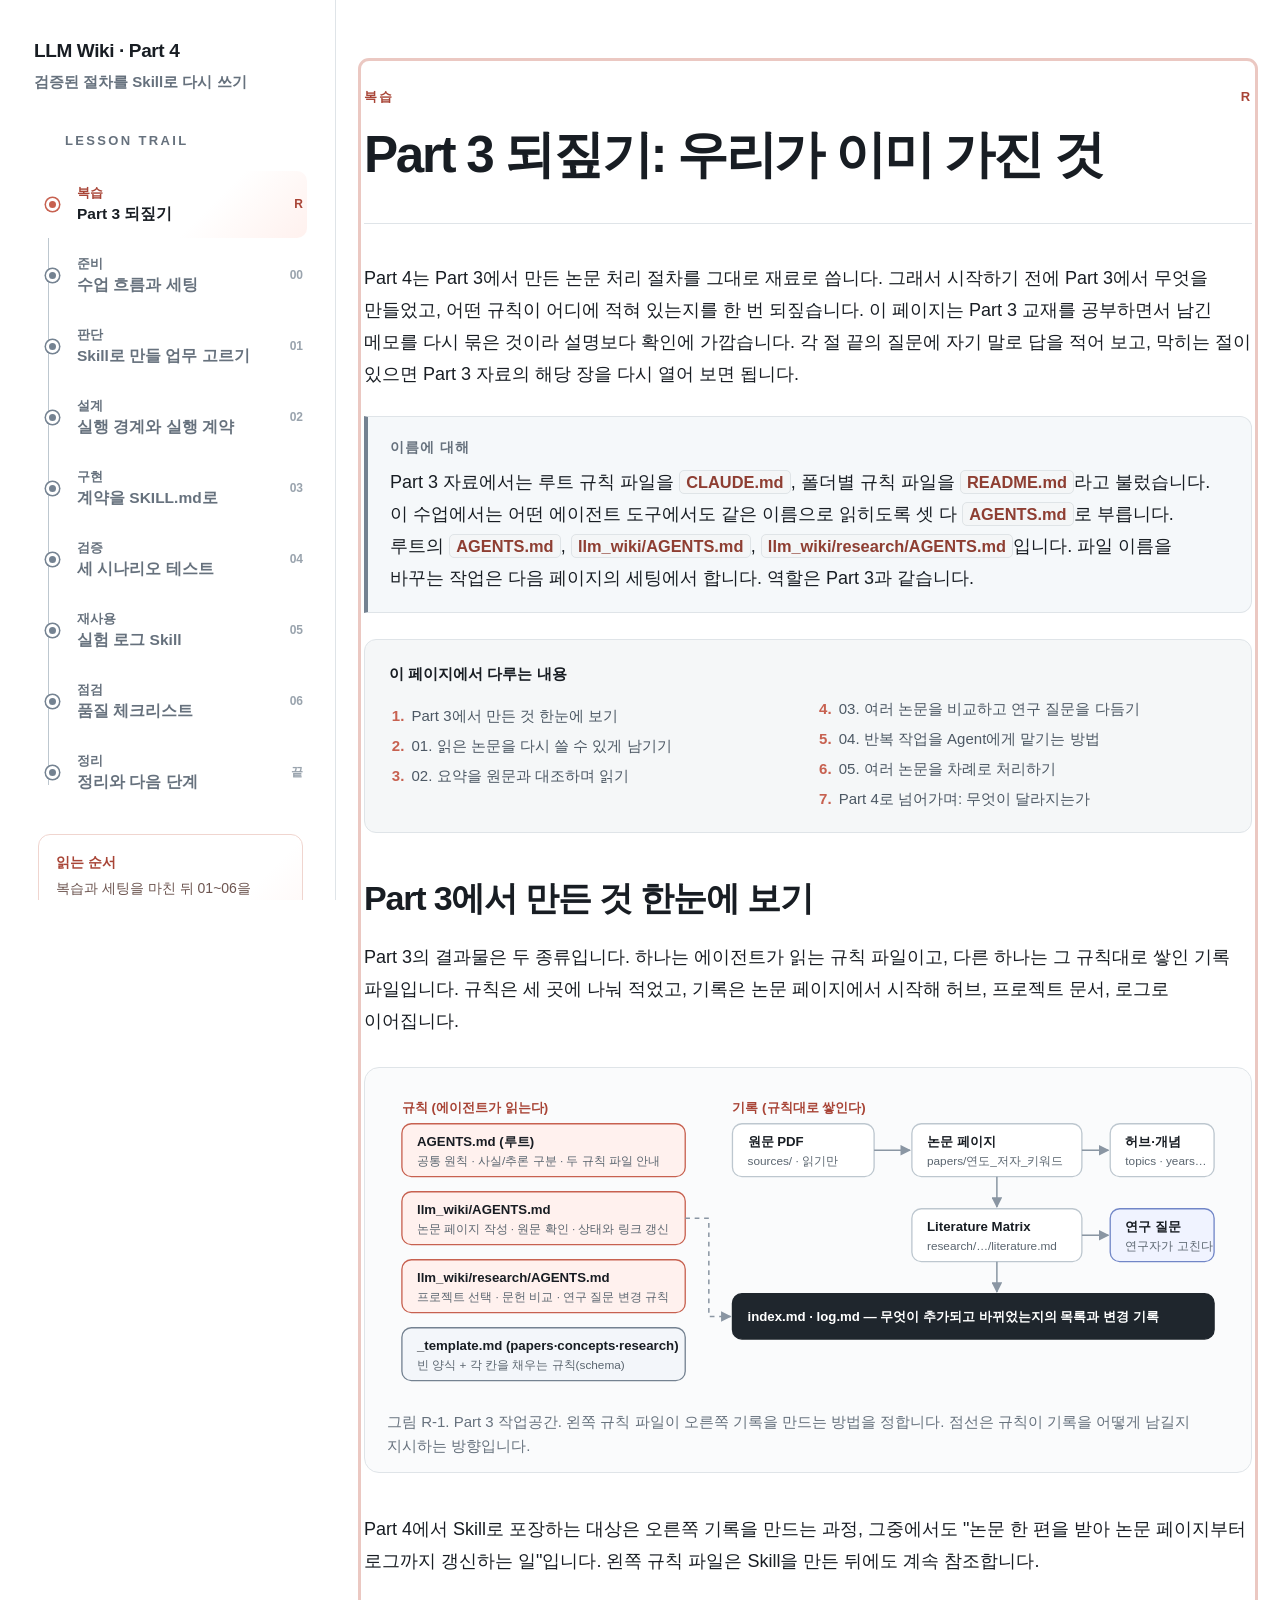
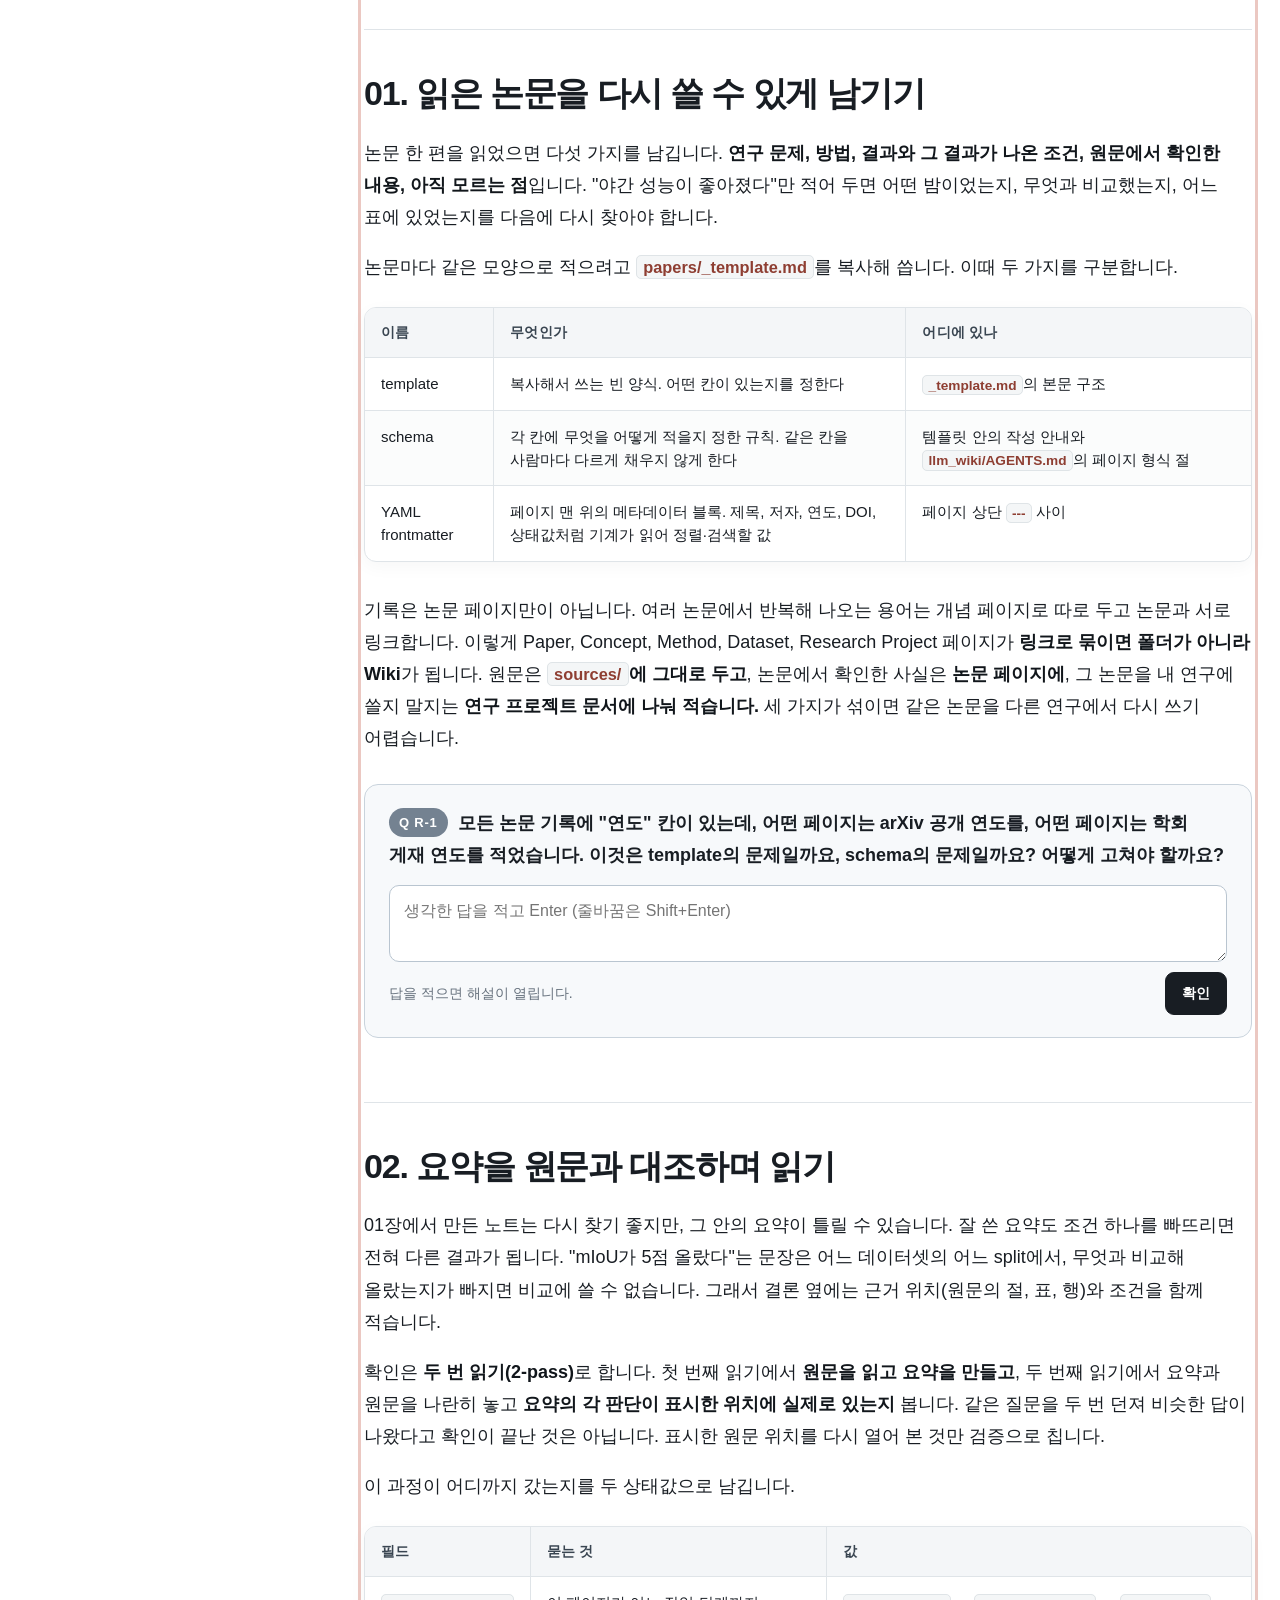
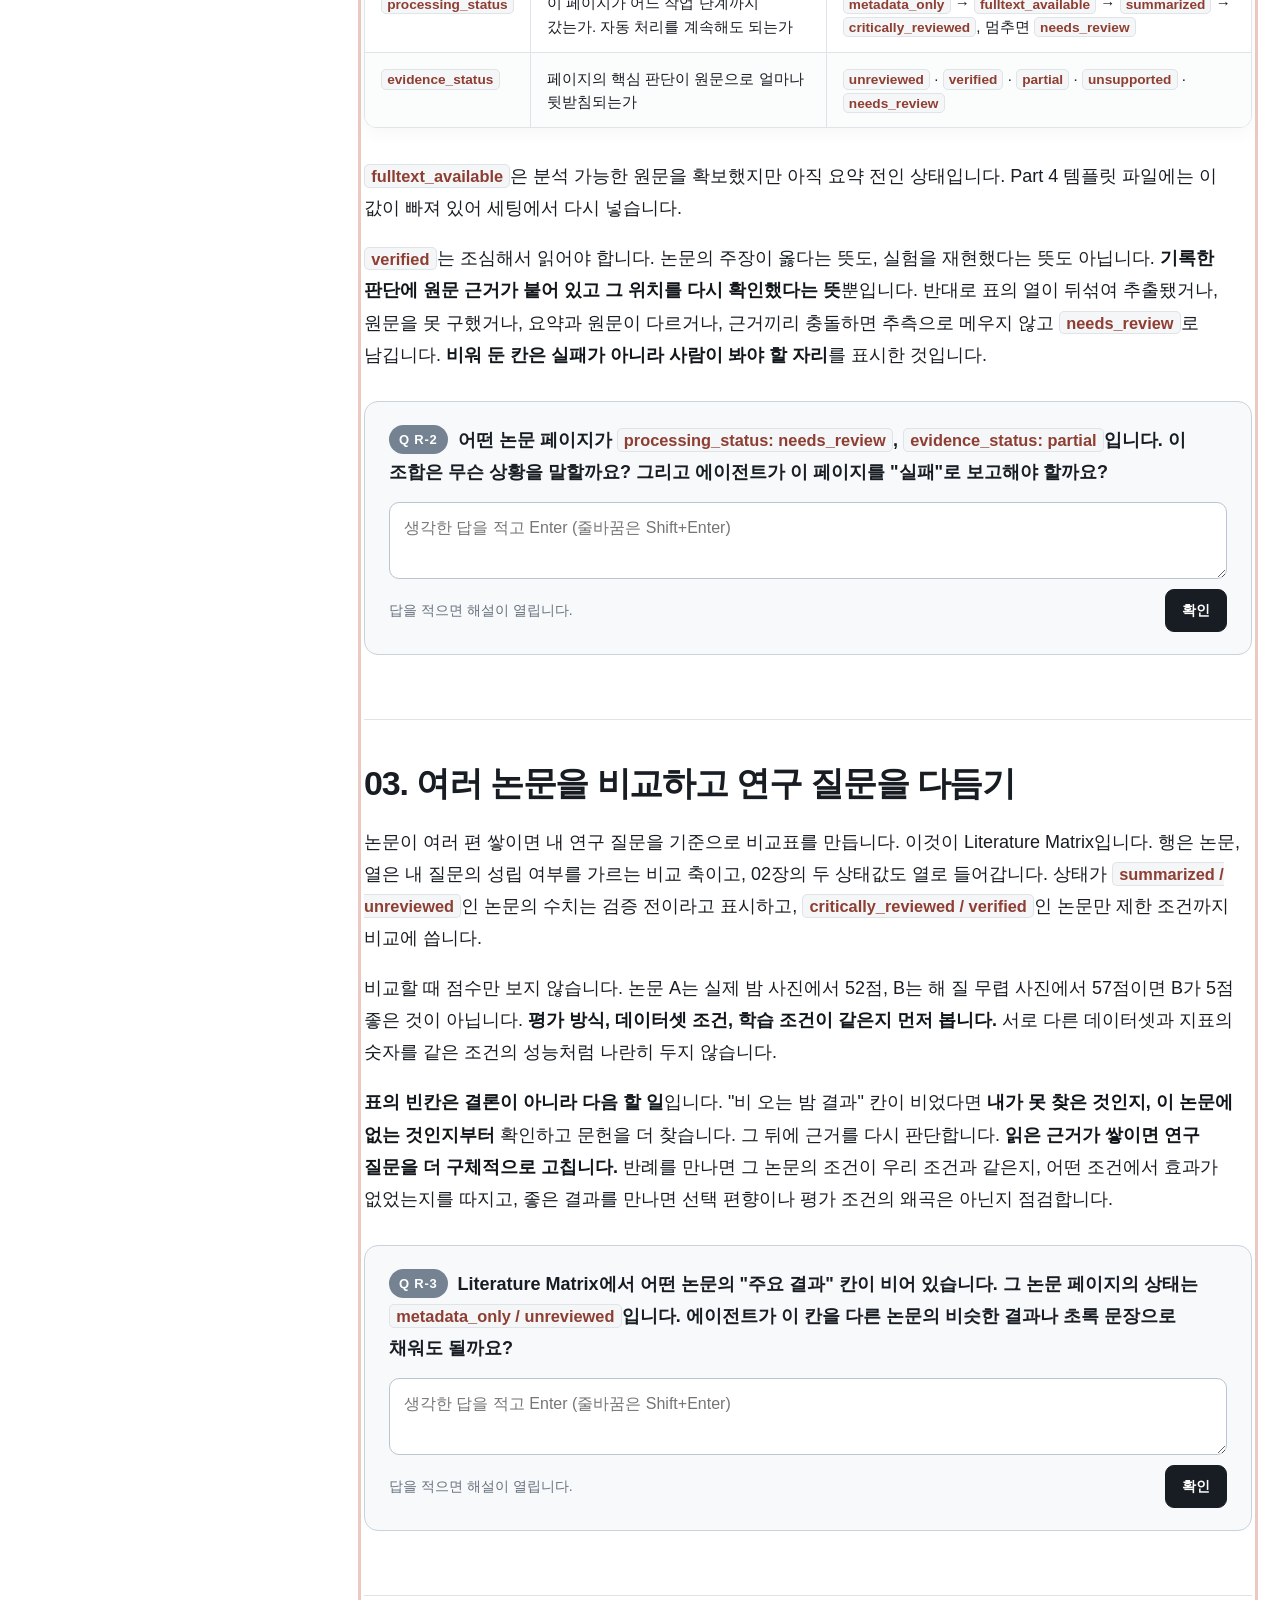
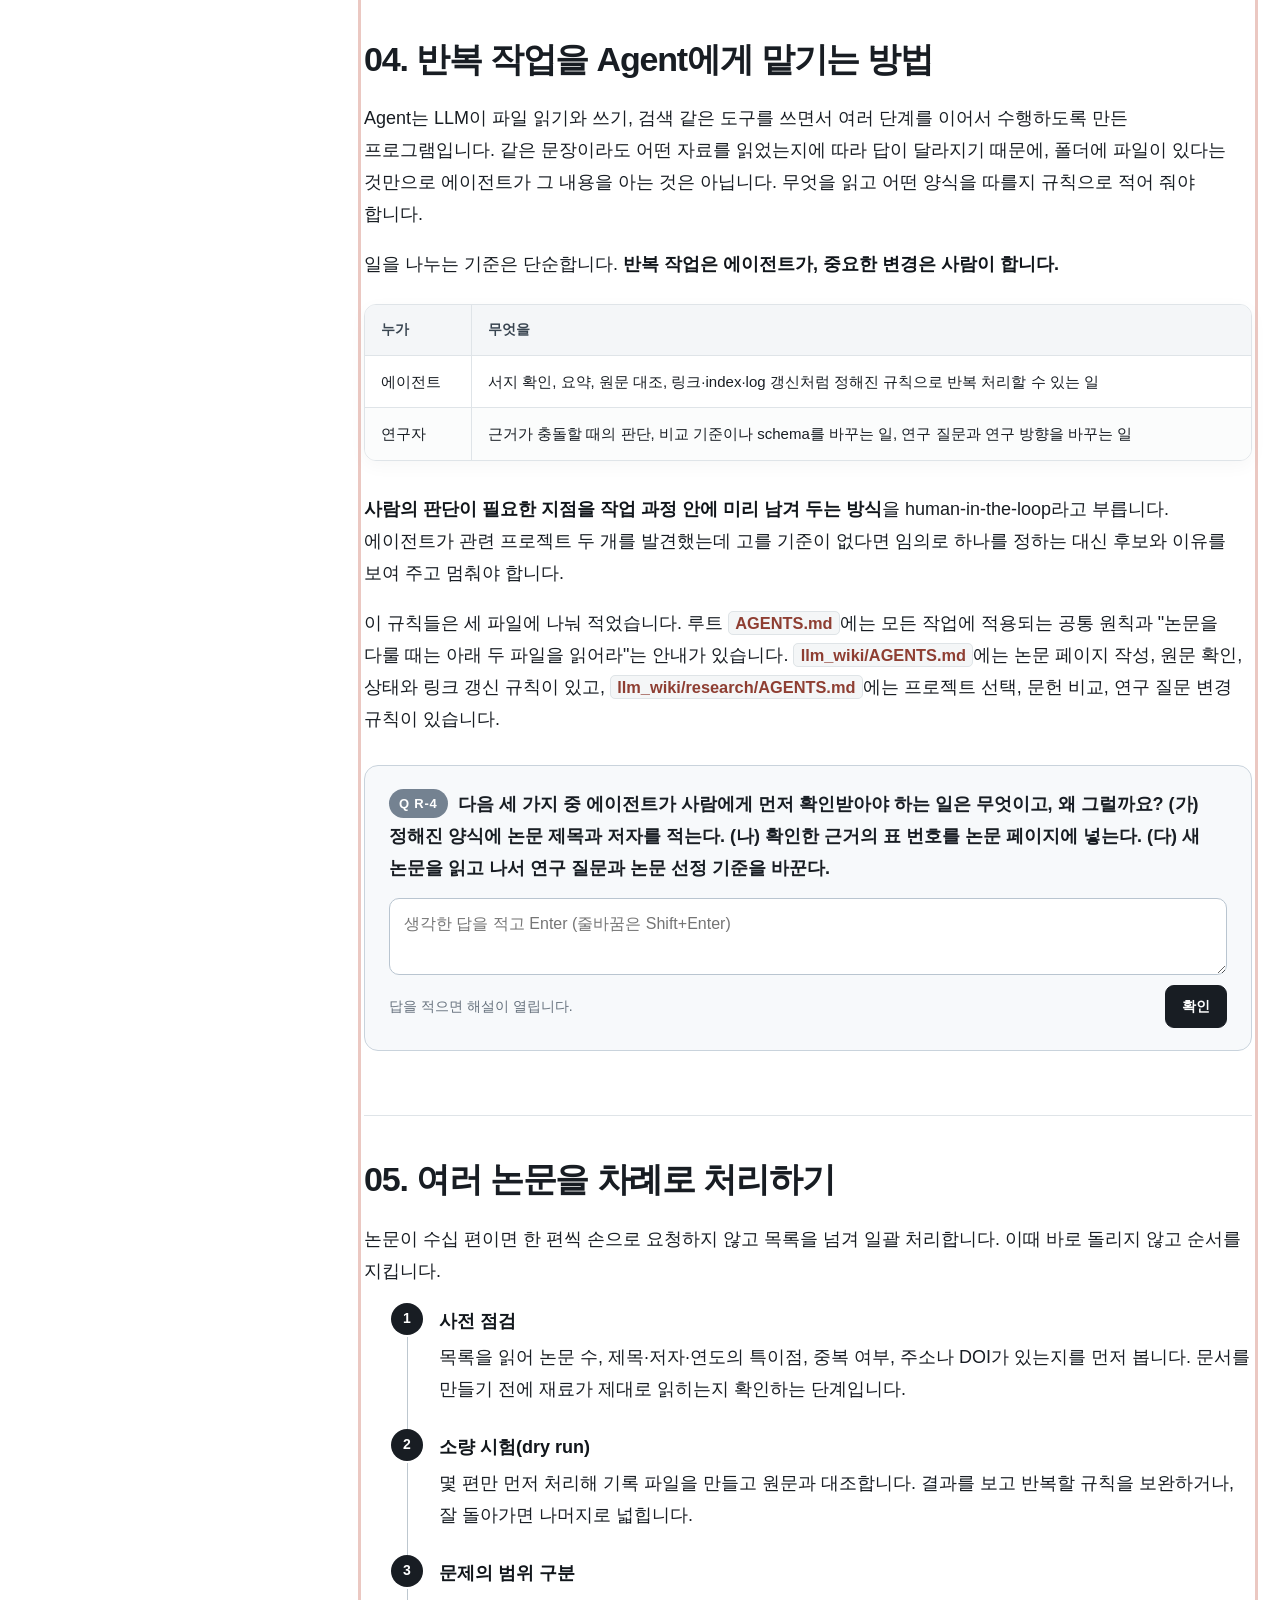
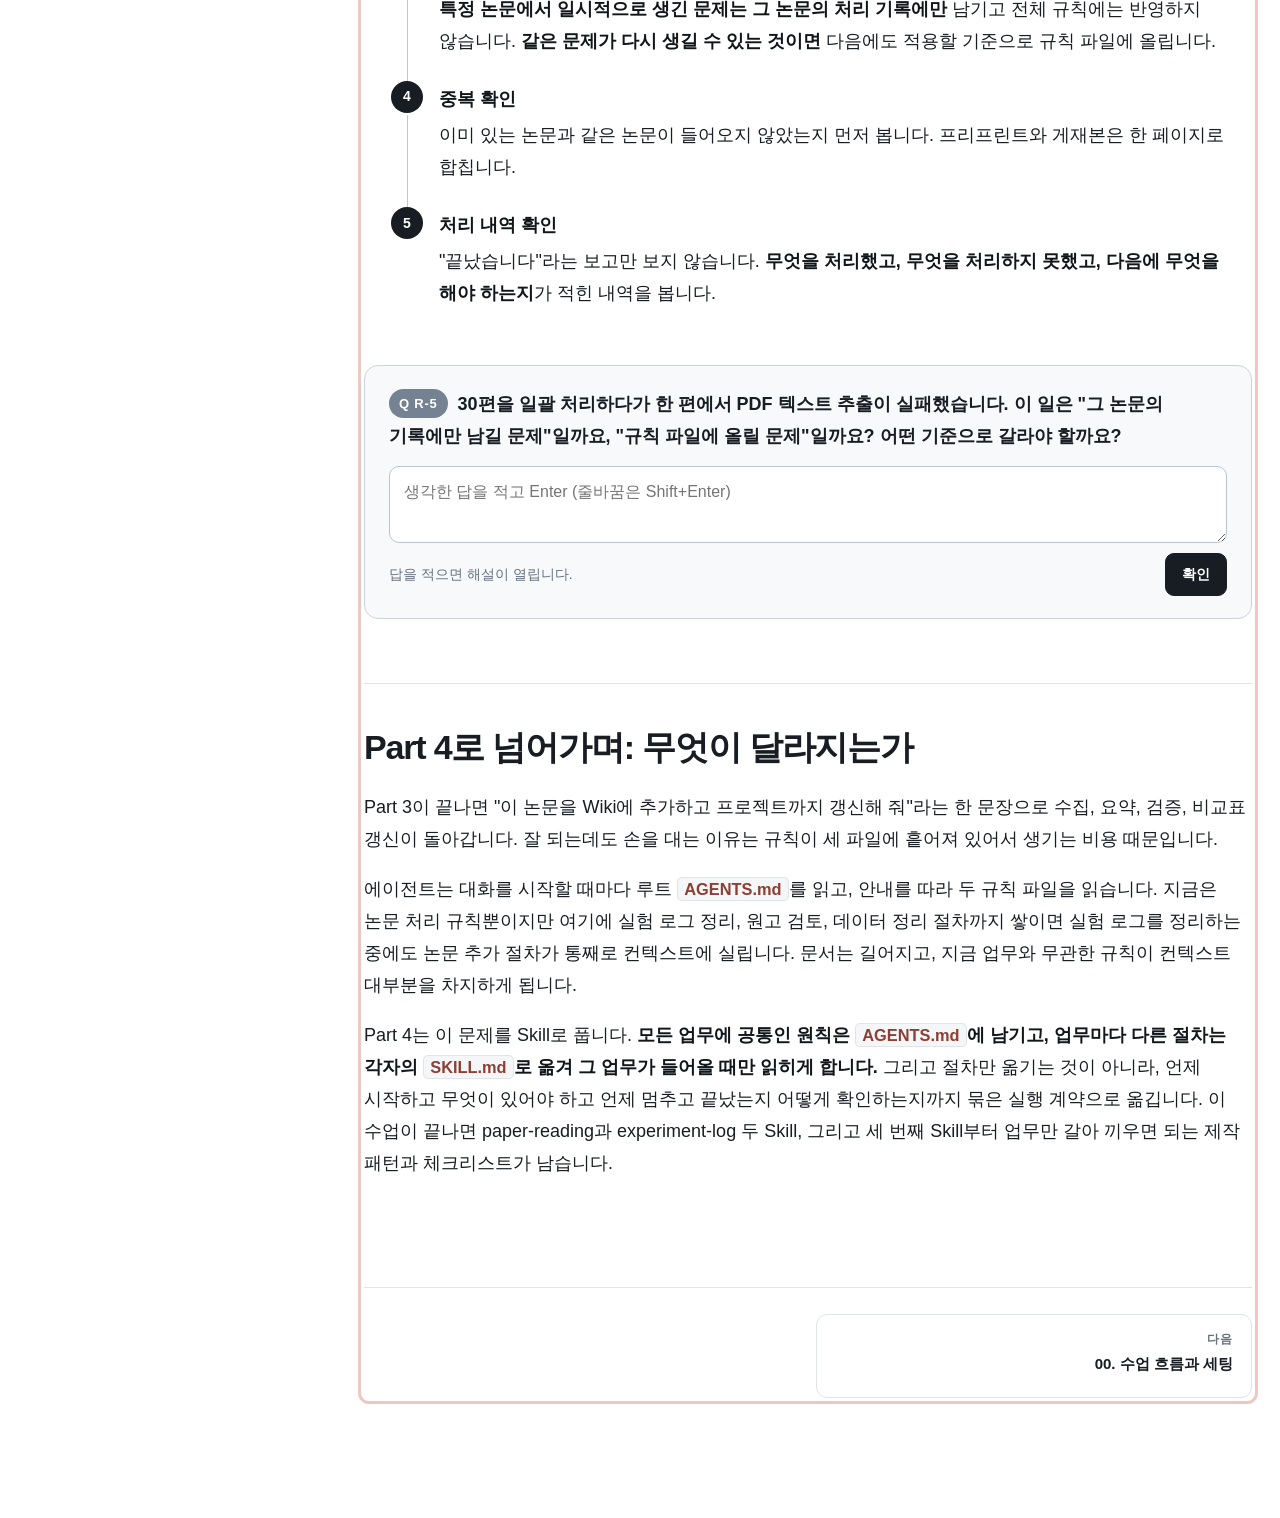
==== commit 417d6e9a: "실습 프롬프트 줄이기 / 체크리스트 동작 / `fulltext_available`" ====
--- a/index.html
+++ b/index.html
@@ -166,6 +166,49 @@
 .prose pre.file-tree{font-family:Consolas,"Cascadia Mono","D2Coding",monospace;font-size:14.5px}
 .artifacts td:first-child{font-weight:800;color:var(--accent-dark);text-align:center;white-space:nowrap}.artifacts td code{white-space:normal}
 
+/* interactive checklists */
+ul.check-list:not(.forbid) li{cursor:pointer;user-select:none;border-radius:6px;transition:color .15s}
+ul.check-list:not(.forbid) li:hover{background:#f3f6f8}
+ul.check-list:not(.forbid) li:hover::before{border-color:var(--accent)}
+ul.check-list li.is-done{color:#8a96a3;text-decoration:line-through;text-decoration-color:#b5bec7;text-decoration-thickness:1.5px}
+ul.check-list li.is-done::before{background:var(--accent);border-color:var(--accent)}
+ul.check-list li.is-done::after{content:"";position:absolute;left:6px;top:calc(.42em + 2px);width:4px;height:8px;border:solid #fff;border-width:0 2.5px 2.5px 0;transform:rotate(45deg)}
+ul.check-list.forbid li.is-done::after{display:none}
+.check-counter{margin-left:auto;padding:3px 10px;border:1px solid #ead3ce;border-radius:999px;background:#fff;font-size:12px;letter-spacing:.04em;text-transform:none}
+.check-counter.is-complete{background:var(--accent);border-color:var(--accent);color:#fff}
+.hero-meta{gap:14px}.hero-meta span:nth-child(2){margin-left:auto}.hero-meta .check-counter{margin-left:0}
+/* drills */
+.drill{margin:30px 0;padding:22px 24px;border:1px solid #c9d3dc;border-radius:14px;background:#f7f9fb}
+.drill-title{margin:0 0 6px!important;font-weight:750}
+.drill-lead{margin:0 0 16px!important;color:var(--muted);font-size:15px}
+.drill-item{padding:14px 0;border-top:1px dashed #cbd5de}
+.drill-item:last-of-type{border-bottom:1px dashed #cbd5de}
+.drill-q{margin:0 0 10px!important;font-weight:600}
+.drill-opts{display:flex;flex-wrap:wrap;gap:8px}
+.drill-opt{padding:7px 14px;border:1px solid #b9c5d0;border-radius:999px;background:#fff;color:var(--ink);font-size:14.5px;font-weight:650;cursor:pointer;transition:.15s}
+.drill-opt:hover:not(:disabled){border-color:var(--ink)}
+.drill-opt:disabled{cursor:default;opacity:.65}
+.drill-opt.is-right{background:#2f6f4f;border-color:#2f6f4f;color:#fff;opacity:1}
+.drill-opt.is-wrong{background:var(--accent);border-color:var(--accent);color:#fff;opacity:1}
+.drill-opt.is-answer:not(.is-right){border-color:#2f6f4f;color:#2f6f4f;opacity:1;box-shadow:inset 0 0 0 1px #2f6f4f}
+.drill-why{margin:12px 0 0!important;padding:10px 14px;border-left:3px solid var(--bluegray);background:#fff;font-size:15px}
+.drill-foot{display:flex;align-items:center;gap:14px;margin-top:14px}
+.drill-score{flex:1;margin:0!important;color:var(--muted);font-size:14px}
+.drill-reset{padding:7px 14px;border:1px solid #b9c5d0;border-radius:9px;background:#fff;font-size:14px;font-weight:700;cursor:pointer}
+/* rater */
+.rater{margin:30px 0;padding:22px 24px;border:1px solid #c9d3dc;border-radius:14px;background:#f7f9fb}
+.rater-row{display:grid;grid-template-columns:1fr auto;align-items:center;gap:12px;padding:9px 0;border-top:1px dashed #cbd5de}
+.rater-row:first-of-type{border-top:0}
+.rater-row span{font-size:15.5px}.rater-row small{display:block;color:var(--muted);font-size:13px}
+.rater-opts{display:flex;gap:6px}
+.rater-opt{width:44px;height:34px;border:1px solid #b9c5d0;border-radius:8px;background:#fff;font-size:14px;font-weight:700;cursor:pointer}
+.rater-opt.is-picked{background:var(--ink);border-color:var(--ink);color:#fff}
+.rater-out{margin:16px 0 0!important;padding:12px 16px;border-radius:10px;background:#fff;border:1px solid #d6dee5;font-size:15.5px}
+.rater-out.is-yes{border-color:#2f6f4f;background:#eef7f1}
+.rater-out.is-maybe{border-color:#c9a34a;background:#fcf7e8}
+.rater-out.is-no{border-color:var(--accent);background:var(--accent-soft)}
+@media(max-width:760px){.rater-row{grid-template-columns:1fr}.hero-meta{flex-wrap:wrap}}
+
 </style>
 </head>
 <body>
@@ -278,7 +321,7 @@
 <tr><td><code>processing_status</code></td><td>이 페이지가 어느 작업 단계까지 갔는가. 자동 처리를 계속해도 되는가</td><td><code>metadata_only</code> → <code>fulltext_available</code> → <code>summarized</code> → <code>critically_reviewed</code>, 멈추면 <code>needs_review</code></td></tr>
 <tr><td><code>evidence_status</code></td><td>페이지의 핵심 판단이 원문으로 얼마나 뒷받침되는가</td><td><code>unreviewed</code> · <code>verified</code> · <code>partial</code> · <code>unsupported</code> · <code>needs_review</code></td></tr>
 </tbody></table></div>
-<p><code>fulltext_available</code>은 원문을 확보했지만 아직 요약 전인 상태입니다. Part 4 템플릿에서는 이 값을 별도 완료 상태로 쓰지 않고 요약·검증 진행 상태로 바로 넘어가므로, 세팅 2를 적용한 뒤에는 이전 페이지의 상태를 실제 진행 상태에 맞춰 갱신합니다.</p>
+<p><code>fulltext_available</code>은 분석 가능한 원문을 확보했지만 아직 요약 전인 상태입니다. Part 4 템플릿 파일에는 이 값이 빠져 있어 세팅에서 다시 넣습니다.</p>
 <p><code>verified</code>는 조심해서 읽어야 합니다. 논문의 주장이 옳다는 뜻도, 실험을 재현했다는 뜻도 아닙니다. <strong>기록한 판단에 원문 근거가 붙어 있고 그 위치를 다시 확인했다는 뜻</strong>뿐입니다. 반대로 표의 열이 뒤섞여 추출됐거나, 원문을 못 구했거나, 요약과 원문이 다르거나, 근거끼리 충돌하면 추측으로 메우지 않고 <code>needs_review</code>로 남깁니다. <strong>비워 둔 칸은 실패가 아니라 사람이 봐야 할 자리</strong>를 표시한 것입니다.</p>
 
 <div class="qa" id="qa-r-2">
@@ -445,20 +488,7 @@
 <tr><td><code>llm_wiki/research/README.md</code></td><td><code>llm_wiki/research/AGENTS.md</code></td><td>프로젝트·문헌 비교·실험 기록 규칙</td></tr>
 </tbody></table></div>
 <p>이름만 바꾸고 참조를 두면 "<code>llm_wiki/README.md</code>를 따른다"는 문장이 없는 파일을 가리키게 됩니다. 이름과 참조를 함께 고칩니다. 이미 <code>AGENTS.md</code>로 되어 있으면 아래 요청문으로 남은 참조만 확인합니다.</p>
-<pre class="prompt"><code>이 작업공간의 규칙 파일 이름을 바꾸려고 해.
-
-대상:
-- CLAUDE.md → AGENTS.md
-- llm_wiki/README.md → llm_wiki/AGENTS.md
-- llm_wiki/research/README.md → llm_wiki/research/AGENTS.md
-
-먼저 작업공간 전체(markdown 파일)에서 위 세 경로를 가리키는 문장을 찾아
-파일별로 몇 군데인지 목록으로 보여줘. 논문 페이지와 프로젝트 문서도 포함해.
-이미 이름이 AGENTS.md인 파일은 건너뛰고 참조만 확인해.
-내가 승인하면 이름을 바꾸고 참조 문장을 새 경로로 고쳐줘.
-규칙의 내용은 한 글자도 바꾸지 마. 경로 문자열만 바꿔.
-승인 전에는 아무 파일도 수정하지 마.</code></pre>
-<p>목록을 보고 승인한 뒤, 에이전트가 끝났다고 하면 편집기 검색으로 <code>README.md</code>와 <code>CLAUDE.md</code>가 남아 있지 않은지 직접 확인합니다. <strong>에이전트의 "완료" 보고를 그대로 믿지 않고 파일을 열어 보는 습관</strong>은 04장 테스트까지 계속 이어집니다.</p>
+<p>실제 변경은 세팅 3의 통합 요청문 한 번으로 세팅 1~3을 함께 처리합니다. 여기서는 무엇이 왜 바뀌는지만 확인하고 넘어갑니다.</p>
 </section><section class="content-section">
 <h2 id="setup--section-4">세팅 2. Part 4 템플릿 다섯 파일 반영하기<a class="heading-anchor" href="#setup--section-4" aria-label="이 제목으로 이동">#</a></h2>
 <p><code>실습파일/LLM_Wiki_템플릿/llm_wiki/</code> 아래에는 Part 3 규칙을 Part 4에 맞게 고친 파일 다섯 개가 있습니다. 두 개는 기존 규칙 파일을 갱신하고, 세 개는 템플릿을 갱신하거나 새로 추가합니다. <strong>작업공간 전체를 이 폴더로 덮어쓰지 않습니다.</strong> 기존 논문, 프로젝트, 로그는 그대로 두고 아래 다섯 파일만 반영합니다.</p>
@@ -471,25 +501,10 @@
 </tbody></table></div>
 <div class="callout callout-warn"><span class="callout-title">주의</span>
 <p>실습파일의 다섯 파일 안에는 <code>CLAUDE.md</code>와 <code>README.md</code>라는 이름이 그대로 적혀 있습니다. 반영할 때 이 문자열을 <code>AGENTS.md</code>로 바꿔 넣어야 세팅 1과 어긋나지 않습니다. 원문 폴더 이름도 다릅니다. Part 3 작업공간은 <code>sources/</code>, Part 4 템플릿은 <code>attachments/</code>를 씁니다. 기존 <code>sources/</code>를 유지하려면 반영 시 <code>attachments/</code>를 <code>sources/</code>로 바꿔 넣습니다. 아래 요청문에 두 지시가 모두 들어 있습니다.</p></div>
-<pre class="prompt"><code>Part 4 실습파일을 이 작업공간에 반영하려고 해.
-원본 폴더는 [실습파일/LLM_Wiki_템플릿/llm_wiki 의 경로]야.
-
-적용 대상과 위치:
-1. 원본 README.md → 작업공간 llm_wiki/AGENTS.md (기존 파일 갱신)
-2. 원본 research/README.md → 작업공간 llm_wiki/research/AGENTS.md (기존 파일 갱신)
-3. 원본 research/_template/index.md → 같은 경로 (갱신)
-4. 원본 research/_template/experiment.md → 같은 경로 (새 파일)
-5. 원본 research/_template/plan.md → 같은 경로 (새 파일)
-
-먼저 1~3번에 대해 현재 파일과 원본의 차이를 절 단위로 보여줘.
-내가 Part 3 때 직접 고친 규칙이 있으면 그 부분을 따로 표시해줘.
-원본 안의 "CLAUDE.md"는 "AGENTS.md"로, "README.md"는 "AGENTS.md"로,
-"attachments/"는 이 작업공간의 원문 폴더 이름인 "sources/"로 바꿔서 적용해.
-기존 논문 페이지, 연구 프로젝트, Literature Matrix, log.md는 건드리지 마.
-llm_wiki/index.md에 "research/_template/ 전체를 복사"한다는 안내가 있으면
-그 문장만 "새 프로젝트 생성은 research/AGENTS.md의 절차를 따른다"로 바꿔줘.
-내가 승인하기 전에는 적용하지 마.</code></pre>
-<p>차이 목록에서 내가 Part 3 때 직접 바꾼 규칙이 지워지지 않는지 봅니다. 그 부분만 유지하라고 지정한 뒤 나머지를 적용합니다. 이미 만든 프로젝트의 <code>index.md</code>에는 "실험 기록" 절만 추가하고, 프로젝트명이나 연구 질문을 빈 템플릿으로 덮어쓰지 않습니다. 상태값 <code>fulltext_available</code>을 쓰던 페이지가 있으면 상태명만 일괄 치환하지 말고 실제 요약·검증 진행 상태를 확인한 뒤 갱신합니다.</p>
+
+<div class="callout callout-warn"><span class="callout-title">빠진 상태값 하나</span>
+<p>Part 4 템플릿의 상태 필드 목록은 <code>metadata_only</code> → <code>summarized</code> → <code>critically_reviewed</code>로 되어 있어 Part 3에서 쓰던 <code>fulltext_available</code>(분석 가능한 원문을 확보함)이 빠져 있습니다. 템플릿을 갱신하다 누락된 것으로 보입니다. 이 값이 없으면 "원문은 구했는데 아직 요약 전"인 페이지를 표시할 자리가 없어지므로, 반영할 때 <code>metadata_only</code> 다음에 다시 넣습니다. 상태 필드 정의 목록과 페이지 상태 종합표 두 곳입니다. 아래 통합 요청문에 이 지시가 들어 있습니다.</p></div>
+<p>차이 목록에서 내가 Part 3 때 직접 바꾼 규칙이 지워지지 않는지 봅니다. 그 부분만 유지하라고 지정한 뒤 나머지를 적용합니다. 이미 만든 프로젝트의 <code>index.md</code>에는 "실험 기록" 절만 추가하고, 프로젝트명이나 연구 질문을 빈 템플릿으로 덮어쓰지 않습니다.</p>
 </section><section class="content-section">
 <h2 id="setup--section-5">세팅 3. 작업 문서 폴더 만들기<a class="heading-anchor" href="#setup--section-5" aria-label="이 제목으로 이동">#</a></h2>
 <p>실행 계약 템플릿, 선정 기준표, 체크리스트, 생성 프롬프트, 테스트 기록표는 에이전트가 자동으로 읽는 규칙이 아니라 사람이 수업 중에 채우는 작업 문서입니다. <code>llm_wiki/</code>나 <code>.agents/</code> 안에 넣지 않고 루트에 <code>part4/</code> 폴더를 만들어 둡니다.</p>
@@ -514,28 +529,52 @@
     └── 참고/                    ← 강의에서 완성한 계약과 SKILL.md. 내 것을 만든 뒤에만 연다
         ├── paper-reading_실행계약.md · paper-reading_SKILL.md
         └── experiment-log_실행계약.md · experiment-log_SKILL.md</code></pre>
-<p><code>참고/</code> 폴더의 완성본은 03장과 05장에서 내 결과와 비교하는 용도입니다. <strong>처음부터 열어 두고 베끼면 "왜 이 조항이 필요한지"를 지나치게 됩니다.</strong> 복사는 파일 탐색기로 직접 해도 되고, 에이전트에게 맡겨도 됩니다.</p>
-<pre class="prompt"><code>작업공간 루트에 part4/ 폴더와 .agents/skills/ 폴더를 만들고
-[실습파일 폴더 경로]에서 다음을 복사해줘.
-
-- 실행계약_템플릿.md → part4/
-- 공통/ 아래 세 파일 → part4/
-- paper-reading/생성_프롬프트.md → part4/paper-reading_생성프롬프트.md
-- paper-reading/테스트_기록표.md → part4/paper-reading_테스트기록표.md
-- paper-reading/테스트_기록_완성예시.md → part4/paper-reading_테스트기록_완성예시.md
-- experiment-log/생성_프롬프트.md → part4/experiment-log_생성프롬프트.md
-- paper-reading/paper-reading_실행계약.md, paper-reading/SKILL.md,
-  experiment-log/experiment-log_실행계약.md, experiment-log/SKILL.md
-  → part4/참고/ (SKILL.md는 각각 paper-reading_SKILL.md, experiment-log_SKILL.md로)
-
-복사한 파일 안의 "CLAUDE.md"는 "AGENTS.md"로, "llm_wiki/README.md"는
-"llm_wiki/AGENTS.md"로, "llm_wiki/research/README.md"는
-"llm_wiki/research/AGENTS.md"로, ".claude/skills/"는 ".agents/skills/"로,
-"attachments/"는 "sources/"로 바꿔줘.
-그 외의 내용은 바꾸지 마. 복사가 끝나면 part4/ 트리를 보여줘.</code></pre>
+<p><code>참고/</code> 폴더의 완성본은 03장과 05장에서 내 결과와 비교하는 용도입니다. <strong>처음부터 열어 두고 베끼면 "왜 이 조항이 필요한지"를 지나치게 됩니다.</strong></p>
+<p>세팅 1~3을 요청문 하나로 처리합니다. 단계마다 변경 목록을 먼저 보여 주고 승인을 기다리게 했으므로 실제로는 세 번 승인하게 됩니다.</p>
+<pre class="prompt"><code>Part 4 수업을 위해 이 작업공간을 세팅하려고 해. 세 단계로 진행하고,
+각 단계마다 변경 목록을 먼저 보여 준 뒤 내 승인을 받고 적용해.
+실습파일 폴더는 [실습파일 폴더 경로]야.
+
+[1단계: 규칙 파일 이름]
+- CLAUDE.md → AGENTS.md, llm_wiki/README.md → llm_wiki/AGENTS.md,
+  llm_wiki/research/README.md → llm_wiki/research/AGENTS.md
+- 이미 AGENTS.md인 파일은 건너뛰고, 작업공간 전체 markdown에서 옛 경로를
+  가리키는 문장을 찾아 새 경로로 고쳐. 규칙 내용은 바꾸지 말고 경로 문자열만 바꿔.
+
+[2단계: Part 4 템플릿 다섯 파일]
+- 실습파일/LLM_Wiki_템플릿/llm_wiki/README.md → llm_wiki/AGENTS.md (갱신)
+- …/research/README.md → llm_wiki/research/AGENTS.md (갱신)
+- …/research/_template/index.md (갱신), experiment.md, plan.md (새 파일)
+- 갱신 두 파일은 현재 파일과의 차이를 절 단위로 보여 주고, 내가 Part 3 때 직접
+  고친 규칙이 있으면 따로 표시해. 그 부분은 유지해.
+- 적용할 때 "CLAUDE.md"와 "README.md"는 "AGENTS.md"로, "attachments/"는
+  이 작업공간의 원문 폴더 이름인 "sources/"로 바꿔 넣어.
+- llm_wiki/AGENTS.md의 상태 필드 정의 목록과 페이지 상태 종합표에
+  `fulltext_available`: 분석 가능한 원문을 확보함 (요약 전) 을
+  metadata_only 다음 순서로 추가해.
+- 기존 논문 페이지, 프로젝트, Literature Matrix, log.md는 건드리지 마.
+  llm_wiki/index.md에 "research/_template/ 전체를 복사"한다는 안내가 있으면
+  그 문장만 "새 프로젝트 생성은 research/AGENTS.md의 절차를 따른다"로 바꿔.
+
+[3단계: 작업 문서 폴더]
+- 루트에 part4/ 와 .agents/skills/ 폴더를 만들어.
+- 실습파일에서 복사: 실행계약_템플릿.md, 공통/ 아래 세 파일 → part4/
+  paper-reading/생성_프롬프트.md → part4/paper-reading_생성프롬프트.md
+  paper-reading/테스트_기록표.md → part4/paper-reading_테스트기록표.md
+  paper-reading/테스트_기록_완성예시.md → part4/paper-reading_테스트기록_완성예시.md
+  experiment-log/생성_프롬프트.md → part4/experiment-log_생성프롬프트.md
+  두 실행계약과 두 SKILL.md → part4/참고/ (SKILL.md는 paper-reading_SKILL.md,
+  experiment-log_SKILL.md 로 이름을 붙여)
+- 복사본 안의 "CLAUDE.md"→"AGENTS.md", "llm_wiki/README.md"→"llm_wiki/AGENTS.md",
+  "llm_wiki/research/README.md"→"llm_wiki/research/AGENTS.md",
+  ".claude/skills/"→".agents/skills/", "attachments/"→"sources/" 로 바꿔.
+  그 외 내용은 바꾸지 마.
+
+세 단계가 끝나면 바뀐 파일 전체 목록과 part4/ 트리를 보여줘.</code></pre>
+<p>끝나면 편집기 검색으로 <code>README.md</code>, <code>CLAUDE.md</code>, <code>attachments/</code>가 규칙 파일에 남아 있지 않은지, <code>llm_wiki/AGENTS.md</code>에 <code>fulltext_available</code>이 들어갔는지 직접 봅니다. <strong>에이전트의 "완료" 보고를 그대로 믿지 않고 파일을 열어 보는 습관</strong>은 04장 테스트까지 계속 이어집니다.</p>
 </section><section class="content-section">
 <h2 id="setup--section-6">세팅 4. 구조 확인시키기<a class="heading-anchor" href="#setup--section-6" aria-label="이 제목으로 이동">#</a></h2>
-<p>세 세팅이 끝났으면 에이전트에게 작업공간을 실제로 읽게 해 구조를 점검시킵니다. 아직 Skill을 만들거나 논문을 처리하지 않습니다. 없는 파일, 서로 어긋나는 문장, 남아 있는 옛 이름을 지금 잡아 두는 것이 목적입니다.</p>
+<p>통합 요청문이 끝났으면 에이전트에게 작업공간을 실제로 읽게 해 구조를 점검시킵니다. 아직 Skill을 만들거나 논문을 처리하지 않습니다. 없는 파일, 서로 어긋나는 문장, 남아 있는 옛 이름을 지금 잡아 두는 것이 목적입니다.</p>
 <pre class="prompt"><code>이 작업공간의 AGENTS.md, llm_wiki/AGENTS.md, llm_wiki/research/AGENTS.md와
 llm_wiki 아래 모든 _template.md를 실제로 읽어줘.
 
@@ -547,13 +586,15 @@
    llm_wiki/research/AGENTS.md도 읽는다"는 뜻의 안내가 있는가
 5. .agents/skills/ 폴더가 있는가 (비어 있어도 됨)
 6. 원문 폴더 이름이 규칙 파일 전체에서 한 가지(sources/)로 통일되어 있는가
+7. llm_wiki/AGENTS.md의 상태 필드에 fulltext_available 이 정의되어 있는가
 
 문제가 있으면 파일과 줄을 적어서 알려주고, 고치지는 마.
 논문이나 프로젝트, Skill은 만들지 마.</code></pre>
-<p>보고에서 1·2·6번에 문제가 없고 3·5번의 파일이 있으면 세팅 끝입니다. 4번 안내가 없으면 루트 <code>AGENTS.md</code>에 두 줄을 직접 추가합니다. 이 안내가 있어야 에이전트가 Skill 없이도 규칙 파일을 찾아 읽고, 03장에서 Skill이 그 규칙을 "복사하지 않고 참조"할 수 있습니다.</p>
+<p>보고에서 1·2·6·7번에 문제가 없고 3·5번의 파일이 있으면 세팅 끝입니다. 4번 안내가 없으면 루트 <code>AGENTS.md</code>에 두 줄을 직접 추가합니다. 이 안내가 있어야 에이전트가 Skill 없이도 규칙 파일을 찾아 읽고, 03장에서 Skill이 그 규칙을 "복사하지 않고 참조"할 수 있습니다.</p>
 <div class="callout callout-key"><span class="callout-title">여기까지 확인할 것</span>
 <ul class="check-list">
 <li>규칙 파일 세 개의 이름이 모두 <code>AGENTS.md</code>이고 서로 가리키는 경로가 맞는다</li>
+<li><code>llm_wiki/AGENTS.md</code>의 상태 필드에 <code>fulltext_available</code>이 다시 들어갔다</li>
 <li><code>research/_template/</code>에 <code>experiment.md</code>와 <code>plan.md</code>가 들어왔다</li>
 <li><code>part4/</code>에 작업 문서가 있고 <code>참고/</code>는 아직 열지 않았다</li>
 <li>기존 논문 페이지와 프로젝트 문서는 바뀌지 않았다 (git을 쓴다면 <code>git status</code>로 확인)</li>
@@ -662,6 +703,16 @@
 <tr><td>다음 실험 선택, 연구 질문 확정</td><td>—</td><td>—</td><td>—</td><td>—</td><td>상</td><td>연구자 몫</td></tr>
 </tbody></table></div>
 <p>표를 쓸 때 두 가지를 지킵니다. 첫째, <strong>업무 이름을 "논문 읽기"처럼 넓게 쓰지 않습니다.</strong> "원문을 페이지로 구조화하고 허브와 index를 갱신하기"처럼 어디까지가 자동화 대상인지 드러나게 좁혀 적어야 평가가 됩니다. 둘째, <strong>합계가 같으면 입력 안정성과 검증 가능성을 먼저 봅니다.</strong> 이 둘이 낮으면 02장에서 입력 게이트와 중지 조건을 훨씬 많이 설계해야 합니다.</p>
+<div class="rater">
+<p class="drill-title">눌러 보기: 내 업무 하나를 다섯 기준으로 판정하기</p>
+<p class="drill-lead">머릿속 업무 하나를 떠올리고 상·중·하를 고르세요. 실습 1에서 표를 채우기 전 예열입니다.</p>
+<div class="rater-row"><span>반복성<small>같은 형태의 요청이 계속 들어오는가</small></span><div class="rater-opts"><button type="button" class="rater-opt" data-value="상">상</button><button type="button" class="rater-opt" data-value="중">중</button><button type="button" class="rater-opt" data-value="하">하</button></div></div>
+<div class="rater-row"><span>입력 안정성<small>시작에 필요한 입력의 종류·형식이 매번 비슷한가</small></span><div class="rater-opts"><button type="button" class="rater-opt" data-value="상">상</button><button type="button" class="rater-opt" data-value="중">중</button><button type="button" class="rater-opt" data-value="하">하</button></div></div>
+<div class="rater-row"><span>출력 안정성<small>결과가 들어갈 파일·위치·형식이 정해져 있는가</small></span><div class="rater-opts"><button type="button" class="rater-opt" data-value="상">상</button><button type="button" class="rater-opt" data-value="중">중</button><button type="button" class="rater-opt" data-value="하">하</button></div></div>
+<div class="rater-row"><span>검증 가능성<small>기대 행동과 대조해 시험할 수 있는가</small></span><div class="rater-opts"><button type="button" class="rater-opt" data-value="상">상</button><button type="button" class="rater-opt" data-value="중">중</button><button type="button" class="rater-opt" data-value="하">하</button></div></div>
+<div class="rater-row"><span>사람 판단 필요도<small>절차 중간에 연구자의 가치 판단이 매번 필요한가</small></span><div class="rater-opts"><button type="button" class="rater-opt" data-value="상">상</button><button type="button" class="rater-opt" data-value="중">중</button><button type="button" class="rater-opt" data-value="하">하</button></div></div>
+<p class="rater-out"></p>
+</div>
 <p>강의가 paper-reading을 1순위로 고른 이유는 네 가지였습니다. 출력 형식이 이미 정해져 있다(Part 3의 논문 템플릿과 두 규칙 파일이 출력 계약을 거의 완성해 둔 상태), 절차가 실제 문헌에서 검증됐다(한 편 처리와 수십 편 일괄 이관을 돌려 봤다), 시험 방법이 분명하다(기대 행동이 문서에 있으니 결과를 대조하면 된다), 그래서 남은 일은 포장뿐이다. 2순위 실험 로그 정리는 범위를 "비정형 로그를 구조화하고 다음 판단에 쓸 후보까지만" 만드는 것으로 좁혔습니다. 후보 비교와 우선순위는 다음 Part의 실험 플래너가, 승인은 연구자가 맡습니다.</p>
 
 <div class="qa" id="qa-01-2">
@@ -766,6 +817,16 @@
 <tr><td>"이 논문 좀 봐 줘"</td><td>모호</td><td>Wiki 파일이나 상태를 바꾸려는 건지 먼저 묻고 시작한다</td></tr>
 </tbody></table></div>
 <p><strong>모호한 요청을 "일단 추가"로 해석하지 않습니다.</strong> 의도가 정해진 뒤에만 다음 단계로 넘어갑니다. 논문 근거를 다시 확인해 달라는 요청은 먼저 답변으로 처리하고, 확인 결과 페이지를 고쳐야 할 때만 Skill을 부릅니다.</p>
+<div class="drill">
+<p class="drill-title">눌러 보기: 이 요청에 paper-reading이 열려야 할까</p>
+<p class="drill-lead">표에 없는 요청 다섯 개입니다. 하나씩 골라 보세요. 고르면 이유가 열립니다.</p>
+<div class="drill-item" data-answer="call"><p class="drill-q">"어제 넣은 2024_Wang 페이지, 원문 PDF 구했으니 요약까지 진행해 줘"</p><div class="drill-opts"><button type="button" class="drill-opt" data-value="call">호출</button><button type="button" class="drill-opt" data-value="no">호출하지 않음</button><button type="button" class="drill-opt" data-value="ask">먼저 묻기</button></div><p class="drill-why" hidden>호출. 기존 페이지의 상태를 <code>metadata_only</code>에서 앞으로 진행시키는 요청이라 Trigger의 "기존 페이지의 보완이나 상태 진행"에 해당합니다.</p></div>
+<div class="drill-item" data-answer="no"><p class="drill-q">"topics/ 허브 페이지들을 알파벳순으로 다시 정렬해 줘"</p><div class="drill-opts"><button type="button" class="drill-opt" data-value="call">호출</button><button type="button" class="drill-opt" data-value="no">호출하지 않음</button><button type="button" class="drill-opt" data-value="ask">먼저 묻기</button></div><p class="drill-why" hidden>호출하지 않음. 논문 추가가 없는 Wiki 구조·정리 작업입니다. <code>llm_wiki/AGENTS.md</code>를 직접 따릅니다.</p></div>
+<div class="drill-item" data-answer="ask"><p class="drill-q">"이 arXiv 링크 어때?" (링크만 붙어 있음)</p><div class="drill-opts"><button type="button" class="drill-opt" data-value="call">호출</button><button type="button" class="drill-opt" data-value="no">호출하지 않음</button><button type="button" class="drill-opt" data-value="ask">먼저 묻기</button></div><p class="drill-why" hidden>먼저 묻기. 의견을 묻는 것인지 Wiki에 넣으라는 것인지 알 수 없습니다. "Wiki에 추가할까요, 내용만 말씀드릴까요?"라고 확인한 뒤 시작합니다.</p></div>
+<div class="drill-item" data-answer="no"><p class="drill-q">"2023_Yeom 페이지 Summary에 적힌 식각률 수치가 원문 표 3이랑 맞는지 봐 줘"</p><div class="drill-opts"><button type="button" class="drill-opt" data-value="call">호출</button><button type="button" class="drill-opt" data-value="no">호출하지 않음</button><button type="button" class="drill-opt" data-value="ask">먼저 묻기</button></div><p class="drill-why" hidden>호출하지 않음(일단은). 근거 재확인 요청은 먼저 답변으로 처리합니다. 확인 결과 수치가 틀려서 페이지를 고쳐야 하면 그때 호출합니다.</p></div>
+<div class="drill-item" data-answer="call"><p class="drill-q">"papers 폴더에 파일명 규칙 안 맞는 게 몇 개 있는데 고쳐 줘"</p><div class="drill-opts"><button type="button" class="drill-opt" data-value="call">호출</button><button type="button" class="drill-opt" data-value="no">호출하지 않음</button><button type="button" class="drill-opt" data-value="ask">먼저 묻기</button></div><p class="drill-why" hidden>호출. 참고본 계약은 파일명 정정을 Trigger에 넣었습니다. 파일명만 바꾸면 허브·index 링크가 깨지므로 Skill이 링크까지 함께 고칩니다. 단, 여러 편이면 변경 목록을 먼저 보여 주고 승인 후 적용합니다.</p></div>
+<div class="drill-foot"><p class="drill-score"></p><button type="button" class="drill-reset">다시 풀기</button></div>
+</div>
 </section><section class="content-section">
 <h2 id="chapter-02--section-3">Input: 무엇이 있어야 시작하는가<a class="heading-anchor" href="#chapter-02--section-3" aria-label="이 제목으로 이동">#</a></h2>
 <p>필수 입력은 논문을 식별할 수 있는 정보입니다. DOI, arXiv ID, 공식 URL, 또는 제목과 공식 공개 페이지. 사용자가 원문 PDF를 직접 줄 수도 있습니다. 선택 입력은 연결할 연구 프로젝트, 비교하고 싶은 질문, 특별히 볼 부분이고, 없어도 진행합니다.</p>
@@ -789,7 +850,7 @@
 <text x="36" y="161" class="d-t small">접근 가능한 판본 찾기</text>
 <rect x="20" y="220" width="200" height="50" rx="10" class="d-box"/>
 <text x="36" y="243" class="d-t">요약 → 원문 대조</text>
-<text x="36" y="261" class="d-t small">summarized를 거쳐 최종 상태로</text>
+<text x="36" y="261" class="d-t small">fulltext_available → summarized → 최종</text>
 <path d="M120 70 V118" class="d-line" style="marker-end:url(#arrow4)"/>
 <path d="M120 170 V218" class="d-line" style="marker-end:url(#arrow4)"/>
 
@@ -835,7 +896,8 @@
 <tr><td>연도·제1저자 중 한 값만 확인</td><td>자리표시자 파일명으로 저장</td><td><code>needs_review / unreviewed</code></td></tr>
 <tr><td>서지는 확정, 원문 미확보</td><td>확인된 서지와 실패 사유만 저장</td><td><code>metadata_only / unreviewed</code></td></tr>
 <tr><td>원문 확보, 텍스트 추출 불가</td><td>실패 사유를 남기고 멈춤</td><td><code>needs_review / needs_review</code></td></tr>
-<tr><td>정상</td><td>요약 → 원문 대조까지 진행, 허브·index·log 갱신</td><td><code>critically_reviewed / verified</code> 또는 <code>partial</code>·<code>unsupported</code></td></tr>
+<tr><td>원문 확보, 아직 요약 전</td><td>중간 상태로 기록하고 계속 진행</td><td><code>fulltext_available / unreviewed</code></td></tr>
+<tr><td>정상</td><td>요약(<code>summarized</code>) → 원문 대조까지 진행, 허브·index·log 갱신</td><td><code>critically_reviewed / verified</code> 또는 <code>partial</code>·<code>unsupported</code></td></tr>
 </tbody></table></div>
 <p>출력과 갱신 범위도 계약에 적습니다. 논문 페이지는 <code>_template.md</code> 형식을 따르고, 연도·저장소·학회·토픽 허브와 index를 갱신하고, 프로젝트를 지정했을 때만 그 프로젝트의 <code>literature.md</code>를 갱신하고, <code>log.md</code>에 변경 기록을 남깁니다. <strong>이 목록에 없는 경로는 출력에 넣지 않습니다.</strong> 단, <code>_template.md</code>의 내용과 규칙 파일의 절차를 계약에 복사하지는 않습니다. 필요한 시점에 원본을 참조하도록 가리키기만 합니다. <strong>같은 규칙이 두 곳에 있으면 한쪽을 고쳤을 때 다른 쪽이 낡습니다.</strong></p>
 </section><section class="content-section">
@@ -1049,7 +1111,9 @@
    빠진 조항이 있으면 적어줘.
 6. 호출 조건, 누락 입력 처리, 저장 위치, 중지 조건, 재실행 규칙 중 모호하거나
    규칙 파일과 충돌하는 부분을 스스로 점검해서 보고해줘.
-7. 작업용 계약 파일은 내 승인 전에는 지우지 마.</code></pre>
+7. 생성한 SKILL.md를 규칙 파일·템플릿과 비교해 같은 규칙이 두 곳에 적힌 부분을 찾고,
+   참조로 줄이는 수정안을 함께 제안해. 내 승인 전에는 고치지 마.
+8. 작업용 계약 파일은 내 승인 전에는 지우지 마.</code></pre>
 <h4>3-2. 생성 결과 검토 (사람)</h4>
 <p>생성된 <code>SKILL.md</code>를 열어 일곱 가지를 봅니다. <code>part4/paper-reading_생성프롬프트.md</code>의 검토 포인트와 같습니다.</p>
 <ul class="check-list">
@@ -1061,28 +1125,23 @@
 <li>책임 중복: 템플릿 본문이나 규칙 파일의 절차 전문이 복사돼 들어오지 않았다</li>
 <li>단일 원본: 대조 표에서 빠진 조항이 없다</li>
 </ul>
-<h4>3-3. 중복 자체 점검 요청</h4>
-<p>책임 중복은 눈으로 찾기 어렵습니다. 에이전트에게 다시 시킵니다.</p>
-<pre class="prompt"><code>방금 만든 .agents/skills/paper-reading/SKILL.md 를 llm_wiki/AGENTS.md,
-llm_wiki/research/AGENTS.md, llm_wiki/papers/_template.md 와 비교해서
-같은 규칙이 두 곳에 적혀 있는 부분을 찾아줘.
-중복된 문장은 참조로 줄이는 수정안을 제안하고, 내 승인 전에는 고치지 마.</code></pre>
-<h4>3-4. 모호한 지점 결정하기</h4>
-<p>에이전트가 보고한 모호한 지점마다 셋 중 하나로 결정합니다. (가) 이 Skill만의 규칙이면 계약에 추가한다. (나) 여러 업무에 공통인 규칙이면 <code>llm_wiki/AGENTS.md</code>나 <code>research/AGENTS.md</code>에 추가한다. (다) 지금 정할 필요가 없으면 "미결"로 적고 넘어간다. 결정한 것은 계약에 반영하고 SKILL.md에 다시 반영하게 한 뒤 대조를 한 번 더 받습니다.</p>
-<pre class="prompt"><code>보고한 모호한 지점에 대해 다음과 같이 결정했어.
+<h4>3-3. 모호한 지점 결정하고 승인하기</h4>
+<p>에이전트가 보고한 모호한 지점과 중복 문장마다 셋 중 하나로 결정합니다. (가) 이 Skill만의 규칙이면 계약에 추가한다. (나) 여러 업무에 공통인 규칙이면 <code>llm_wiki/AGENTS.md</code>나 <code>research/AGENTS.md</code>에 추가한다. (다) 지금 정할 필요가 없으면 "미결"로 적고 넘어간다. 결정, 반영, 재대조, 승인, 계약 파일 정리를 요청문 하나로 보냅니다.</p>
+<pre class="prompt"><code>보고한 모호한 지점과 중복 문장에 대해 다음과 같이 결정했어.
 [번호]: [결정 내용]
 [번호]: [결정 내용]
-
-이 결정을 paper-reading_실행계약.md 에 먼저 반영하고, 그다음 SKILL.md에 반영해줘.
-공용 규칙으로 정한 것은 SKILL.md가 아니라 [해당 규칙 파일]의 [절]에 추가해줘.
-반영 후 계약과 SKILL.md를 다시 대조해서 빠진 조항이 없는지 확인해줘.</code></pre>
-<h4>3-5. 승인과 정리</h4>
-<p>대조에서 빠진 조항이 없으면 승인합니다. 계약 파일은 <code>part4/paper-reading_실행계약_생성시점.md</code>로 옮겨 두고 루트에서는 지웁니다.</p>
-<pre class="prompt"><code>승인할게. 루트의 paper-reading_실행계약.md 를
-part4/paper-reading_실행계약_생성시점.md 로 옮기고, 파일 맨 위에
-"이 파일은 SKILL.md 생성 당시의 설계 문서다. 현재 실행 규칙은
-.agents/skills/paper-reading/SKILL.md 가 유일한 출처다." 한 줄을 추가해줘.
-그 외에는 아무것도 바꾸지 마. 끝나면 .agents/skills/ 트리와 루트 파일 목록을 보여줘.</code></pre>
+중복 문장: 제안한 대로 참조로 줄여.
+
+순서대로 해줘.
+1. 결정을 paper-reading_실행계약.md 에 먼저 반영하고, 그다음 SKILL.md에 반영해.
+   공용 규칙으로 정한 것은 SKILL.md가 아니라 [해당 규칙 파일]의 [절]에 추가해.
+2. 계약과 SKILL.md를 다시 대조해서 빠진 조항이 없는지 확인해.
+3. 빠진 조항이 없으면 루트의 paper-reading_실행계약.md 를
+   part4/paper-reading_실행계약_생성시점.md 로 옮기고, 파일 맨 위에
+   "이 파일은 SKILL.md 생성 당시의 설계 문서다. 현재 실행 규칙은
+   .agents/skills/paper-reading/SKILL.md 가 유일한 출처다." 한 줄을 추가해.
+   빠진 조항이 있으면 옮기지 말고 멈춰서 알려줘.
+4. 끝나면 .agents/skills/ 트리와 루트 파일 목록을 보여줘.</code></pre>
 <h4>확인할 것</h4>
 <ul class="check-list">
 <li><code>.agents/skills/paper-reading/SKILL.md</code>가 있고, 그 외에 새로 생긴 파일이 없다</li>
@@ -1139,6 +1198,16 @@
 <li><code>log.md</code>의 마지막 항목이 이번 실행 한 건인지 봅니다. 두 건이면 재실행 규칙이나 일괄 처리 규칙에 문제가 있습니다.</li>
 </ul>
 
+<div class="drill">
+<p class="drill-title">눌러 보기: 통과인가, 실패인가</p>
+<p class="drill-lead">테스트에서 나올 법한 결과 네 가지입니다. 통과·실패를 고르면 어느 범주의 실패인지 열립니다.</p>
+<div class="drill-item" data-answer="fail"><p class="drill-q">정상: 페이지·허브·log는 모두 갱신됐는데, 지정하지 않은 다른 프로젝트의 <code>literature.md</code>에도 행이 추가됐다.</p><div class="drill-opts"><button type="button" class="drill-opt" data-value="pass">통과</button><button type="button" class="drill-opt" data-value="fail">실패</button></div><p class="drill-why" hidden>실패, 범주는 <strong>저장 위치</strong>. 계약의 Output은 "지정 프로젝트만 갱신"입니다. 결과물이 좋아 보여도 쓰면 안 되는 곳을 썼습니다.</p></div>
+<div class="drill-item" data-answer="pass"><p class="drill-q">누락: "어떤 논문인지 특정할 수 없습니다. arXiv ID나 DOI, 또는 PDF를 주세요"라고 묻고 멈췄다. 스냅샷 대비 변경 파일 0개.</p><div class="drill-opts"><button type="button" class="drill-opt" data-value="pass">통과</button><button type="button" class="drill-opt" data-value="fail">실패</button></div><p class="drill-why" hidden>통과. 추측하지 않았고, 묻고 멈췄고, 저장소를 건드리지 않았습니다. 네 기준을 다 만족합니다.</p></div>
+<div class="drill-item" data-answer="fail"><p class="drill-q">정상: 완료 보고에 "생성 1, 수정 4"라고 적혔는데 <code>git status</code>에는 수정 파일이 6개다. 나머지 2개는 저자 허브 페이지였다.</p><div class="drill-opts"><button type="button" class="drill-opt" data-value="pass">통과</button><button type="button" class="drill-opt" data-value="fail">실패</button></div><p class="drill-why" hidden>실패, 범주는 <strong>완료 보고</strong>. 저자 허브를 고친 것 자체는 규칙대로지만 보고에서 빠졌습니다. 보고가 실제와 다르면 다음 사람은 보고를 믿을 수 없습니다. SKILL.md의 보고 절에 "수정한 허브 페이지도 모두 나열"을 보강합니다.</p></div>
+<div class="drill-item" data-answer="fail"><p class="drill-q">재실행: 새 파일은 없지만 논문 페이지의 <code>evidence_status</code>가 <code>verified</code>에서 <code>unreviewed</code>로 바뀌었다.</p><div class="drill-opts"><button type="button" class="drill-opt" data-value="pass">통과</button><button type="button" class="drill-opt" data-value="fail">실패</button></div><p class="drill-why" hidden>실패, 범주는 <strong>입력 게이트</strong>(재실행 규칙). 기존 페이지를 확인하지 않고 처음부터 다시 쓰면서 상태를 되돌렸습니다. "기존 페이지가 있으면 현재 상태부터 확인하고, 새 정보가 없으면 변경 없음"이 작동하지 않은 것입니다.</p></div>
+<div class="drill-foot"><p class="drill-score"></p><button type="button" class="drill-reset">다시 풀기</button></div>
+</div>
+
 <div class="qa" id="qa-04-1">
 <p class="qa-q"><span class="qa-label">Q 4-1</span>누락 시나리오에서 에이전트가 "저조도 탐지 관련 논문 후보 세 편을 찾았습니다. 어느 것인가요?"라고 묻고 멈췄습니다. 그런데 후보 세 편의 서지를 <code>llm_wiki/papers/_candidates.md</code>라는 파일에 적어 두었습니다. 통과일까요?</p>
 <textarea class="qa-input" rows="2" placeholder="생각한 답을 적고 Enter (줄바꿈은 Shift+Enter)"></textarea>
@@ -1163,12 +1232,13 @@
 <h4>목표</h4>
 <p><code>part4/paper-reading_테스트기록표.md</code>를 <code>part4/paper-reading_테스트기록.md</code>로 복사해 기대 행동을 먼저 적고, 세 시나리오를 실행한 뒤 실제 행동과 통과 여부, 수정 내용을 채웁니다.</p>
 <h4>4-1. 예측표 쓰기 (5분, 사람)</h4>
-<p>기록표의 "기대 행동" 칸을 자기 말로 채웁니다. 정상 시나리오에는 예상 파일명과 도달할 상태를 적습니다. 누락과 재실행에는 "바뀌면 안 되는 파일"을 적습니다. 그다음 실행 전 스냅샷을 남깁니다.</p>
-<pre class="prompt"><code>테스트 전 스냅샷을 만들어줘. llm_wiki/ 아래 모든 파일의 경로와 수정 시각,
-그리고 llm_wiki/log.md 의 마지막 항목을 part4/테스트_스냅샷_before.md 에 저장해.
-다른 파일은 건드리지 마.</code></pre>
+<p>기록표의 "기대 행동" 칸을 자기 말로 채웁니다. 정상 시나리오에는 예상 파일명과 도달할 상태를 적습니다. 누락과 재실행에는 "바뀌면 안 되는 파일"을 적습니다. </p>
+<p>스냅샷은 따로 요청하지 않고 4-2의 요청문 첫 줄에 넣습니다. git을 쓰고 있다면 그 줄은 지우고 실행 전후 <code>git status</code>로 대신해도 됩니다.</p>
 <h4>4-2. 정상 시나리오 (10분)</h4>
-<pre class="prompt"><code>다음 논문을 Wiki에 추가하고 [프로젝트명] 프로젝트의 문헌 목록에도 반영해줘.
+<pre class="prompt"><code>시작하기 전에 llm_wiki/ 아래 모든 파일의 경로·수정 시각과 log.md 마지막 항목을
+part4/테스트_스냅샷_before.md 에 저장해 둬. 그다음 아래 요청을 처리해.
+
+다음 논문을 Wiki에 추가하고 [프로젝트명] 프로젝트의 문헌 목록에도 반영해줘.
 논문 식별자: [arXiv ID 또는 DOI]
 
 실행하기 전에 먼저 보여줘:
@@ -1182,7 +1252,8 @@
 2. 도달한 processing_status / evidence_status 와 그 근거
 3. 서지를 어느 DB에서 대조했는지, 어느 판본을 읽었는지
 4. 마지막 점검 항목별 결과
-5. 사람이 확인해야 할 항목</code></pre>
+5. 사람이 확인해야 할 항목
+6. 스냅샷(또는 git status)과 비교한 실제 변경 파일 목록. 보고와 다르면 그 차이</code></pre>
 <p>실행 전 계획에서 Skill 이름이 paper-reading으로 나오는지 봅니다. 다른 이름이 나오거나 Skill 없이 진행하겠다고 하면 트리거 실패입니다. 실행 후에는 보고의 파일 목록과 실제 변경(<code>git status</code> 또는 스냅샷 비교)을 맞춥니다.</p>
 <h4>4-3. 누락 시나리오 (5분)</h4>
 <pre class="prompt"><code>어제 학회에서 들은 저조도 탐지 논문을 Wiki에 추가해줘.</code></pre>
@@ -1191,10 +1262,8 @@
 part4/테스트_스냅샷_before.md 와 지금의 llm_wiki/ 를 비교해서
 새로 생기거나 바뀐 파일이 있는지 알려줘. 비교만 하고 아무것도 고치지 마.</code></pre>
 <h4>4-4. 재실행 시나리오 (5분)</h4>
-<p>4-2의 요청문을 한 글자도 바꾸지 않고 다시 보냅니다. 끝나면 변경 파일 목록을 받고, <code>log.md</code>의 마지막 항목이 4-2 때와 같은지 봅니다.</p>
-<pre class="prompt"><code>방금 재실행의 결과를 확인하려고 해. 4-2 실행 직후와 비교해서
-새로 생긴 파일, 수정된 파일, log.md 에 추가된 항목이 있는지 알려줘.
-논문 페이지의 frontmatter 두 상태값도 보여줘. 고치지는 마.</code></pre>
+<p>4-2의 요청문을 한 글자도 바꾸지 않고 다시 보냅니다. 요청문에 이미 "실제 변경 파일 목록" 보고가 들어 있으므로 따로 묻지 않아도 됩니다. 보고에서 변경 파일이 0개인지, <code>log.md</code>의 마지막 항목이 4-2 때와 같은지, 논문 페이지의 두 상태값이 그대로인지 봅니다. 보고를 믿기 어려우면 Obsidian에서 <code>log.md</code>를 직접 엽니다.</p>
+
 <h4>4-5. 기록표 채우기 (5분, 사람)</h4>
 <p>세 행의 "실제 행동", "통과", "수정" 칸을 채웁니다. 통과하지 못한 행은 실패 원인을 넷 중 하나로 분류합니다. 호출 조건, 입력 게이트, 저장 위치, 완료 보고. <code>part4/paper-reading_테스트기록_완성예시.md</code>가 적는 방식의 예시입니다.</p>
 <h4>확인할 것</h4>
@@ -1257,6 +1326,17 @@
 <p>이 Skill이 받는 입력은 이런 메모입니다. 실험을 끝낸 날 급하게 적은 글이라 그날의 나에게는 다 이해되지만 3주 뒤의 나에게는 그렇지 않고, 다른 실험과 비교할 수도 없습니다.</p>
 <blockquote><p>합성 야간 2000장을 넣었다. 야간이 오르고 주간이 유지되는지 보려는 실험. Run 15 대비 야간은 +4.3, 주간은 -0.3. 주간이 낮아진 이유는 아직 모른다. 비율 0.4 때문인지, 재분할 54.7인 이미지의 라벨 어긋남 때문인지. 다음 실험은 1000장으로 줄이거나, 재분할이 낮은 장만 빼고 2000장을 유지하거나. GPU 시간과 일정 때문에 어느 쪽을 먼저 할지는 내가 고를 일이다.</p></blockquote>
 <p>한 문단에 <strong>측정된 사실, 추측, 아직 정하지 않은 판단이 섞여 있습니다.</strong> Skill이 하는 일은 이것을 풀어서 칸이 나뉜 기록으로 저장하는 것입니다. 풀기 전에 사람이 먼저 분류해 봐야 Skill이 무엇을 하는지 알 수 있습니다.</p>
+
+<div class="drill">
+<p class="drill-title">눌러 보기: 메모의 문장을 칸으로 나누기</p>
+<p class="drill-lead">Run 17 메모의 문장 다섯 개입니다. 각각 어느 칸에 들어가야 할지 고르세요.</p>
+<div class="drill-item" data-answer="fact"><p class="drill-q">"합성 야간 2000장을 넣었다"</p><div class="drill-opts"><button type="button" class="drill-opt" data-value="fact">측정·설정 사실</button><button type="button" class="drill-opt" data-value="guess">가설·추측</button><button type="button" class="drill-opt" data-value="decide">사람이 정할 일</button></div><p class="drill-why" hidden>설정 사실. 단, 원천은 메모가 아니라 config입니다. 메모의 "2000장"과 <code>run17.yaml</code>의 값이 같은지 Skill이 대조하고, 다르면 config 쪽을 적고 불일치를 표시합니다.</p></div>
+<div class="drill-item" data-answer="fact"><p class="drill-q">"Run 15 대비 야간은 +4.3, 주간은 -0.3"</p><div class="drill-opts"><button type="button" class="drill-opt" data-value="fact">측정·설정 사실</button><button type="button" class="drill-opt" data-value="guess">가설·추측</button><button type="button" class="drill-opt" data-value="decide">사람이 정할 일</button></div><p class="drill-why" hidden>측정 사실. 원천은 결과표(<code>results.csv</code>)입니다. 기록에는 차이값만이 아니라 두 run의 절대값과 평가 조건이 같았다는 확인까지 함께 적습니다.</p></div>
+<div class="drill-item" data-answer="guess"><p class="drill-q">"비율 0.4 때문인지, 재분할 54.7인 이미지의 라벨 어긋남 때문인지"</p><div class="drill-opts"><button type="button" class="drill-opt" data-value="fact">측정·설정 사실</button><button type="button" class="drill-opt" data-value="guess">가설·추측</button><button type="button" class="drill-opt" data-value="decide">사람이 정할 일</button></div><p class="drill-why" hidden>가설. "가설·열린 질문" 칸에 두 후보를 그대로 적습니다. Skill이 어느 쪽이 맞는지 판정하면 범위 밖("실패 원인 확정")입니다.</p></div>
+<div class="drill-item" data-answer="decide"><p class="drill-q">"GPU 시간과 일정 때문에 어느 쪽을 먼저 할지는 내가 고를 일이다"</p><div class="drill-opts"><button type="button" class="drill-opt" data-value="fact">측정·설정 사실</button><button type="button" class="drill-opt" data-value="guess">가설·추측</button><button type="button" class="drill-opt" data-value="decide">사람이 정할 일</button></div><p class="drill-why" hidden>사람이 정할 일. 기록에는 "다음 후보 두 가지"까지만 적고 우선순위는 비워 둡니다. Skill이 "1000장부터 하자"고 적으면 계약 위반입니다.</p></div>
+<div class="drill-item" data-answer="guess"><p class="drill-q">"주간이 낮아진 이유는 아직 모른다"</p><div class="drill-opts"><button type="button" class="drill-opt" data-value="fact">측정·설정 사실</button><button type="button" class="drill-opt" data-value="guess">가설·추측</button><button type="button" class="drill-opt" data-value="decide">사람이 정할 일</button></div><p class="drill-why" hidden>열린 질문. "모른다"는 그 자체로 기록할 가치가 있는 상태입니다. 비워 두지 말고 "원인 미확인"으로 적어야 3주 뒤에 다시 볼 수 있습니다.</p></div>
+<div class="drill-foot"><p class="drill-score"></p><button type="button" class="drill-reset">다시 풀기</button></div>
+</div>
 
 <div class="qa" id="qa-05-1">
 <p class="qa-q"><span class="qa-label">Q 5-1</span>위 메모의 문장들을 네 묶음으로 나눠 보세요. (가) 설정 또는 변경 변수, (나) 관찰된 값이나 연구자 서술, (다) 원인 후보, (라) 다음 실험 후보. 그리고 네 묶음 어디에도 넣으면 안 되는 문장이 하나 있다면 무엇일까요?</p>
@@ -1751,6 +1831,84 @@
         pre.appendChild(btn);
     });
 
+    // ---- clickable checklists (state kept per page + position)
+    document.querySelectorAll('.page').forEach(page => {
+        const lists = page.querySelectorAll('ul.check-list:not(.forbid)');
+        lists.forEach((list, li) => {
+            list.querySelectorAll('li').forEach((item, ii) => {
+                const key = `part4-check:${page.id}:${li}:${ii}`;
+                item.tabIndex = 0; item.setAttribute('role', 'checkbox');
+                const set = on => { item.classList.toggle('is-done', on); item.setAttribute('aria-checked', String(on)); if (store) { on ? store.setItem(key, '1') : store.removeItem(key); } updateCounter(page); };
+                item.addEventListener('click', () => set(!item.classList.contains('is-done')));
+                item.addEventListener('keydown', e => { if (e.key === ' ' || e.key === 'Enter') { e.preventDefault(); set(!item.classList.contains('is-done')); } });
+                if (store && store.getItem(key)) set(true);
+            });
+        });
+        updateCounter(page);
+    });
+    function updateCounter(page) {
+        const items = page.querySelectorAll('ul.check-list:not(.forbid) li');
+        if (!items.length) return;
+        let badge = page.querySelector('.check-counter');
+        if (!badge) { badge = document.createElement('span'); badge.className = 'check-counter'; page.querySelector('.hero-meta').appendChild(badge); }
+        const done = [...items].filter(i => i.classList.contains('is-done')).length;
+        badge.textContent = `확인 ${done}/${items.length}`;
+        badge.classList.toggle('is-complete', done === items.length);
+    }
+
+    // ---- drills: pick one option per item, reveal verdict
+    document.querySelectorAll('.drill').forEach(drill => {
+        const items = drill.querySelectorAll('.drill-item');
+        const score = drill.querySelector('.drill-score');
+        function tally() {
+            if (!score) return;
+            const answered = [...items].filter(i => i.dataset.state).length;
+            const right = [...items].filter(i => i.dataset.state === 'right').length;
+            score.textContent = answered ? `${items.length}개 중 ${answered}개 답함 · ${right}개 맞음` : '';
+        }
+        items.forEach(item => {
+            const answer = item.dataset.answer;
+            item.querySelectorAll('.drill-opt').forEach(btn => btn.addEventListener('click', () => {
+                if (item.dataset.state) return;
+                const ok = btn.dataset.value === answer;
+                item.dataset.state = ok ? 'right' : 'wrong';
+                btn.classList.add(ok ? 'is-right' : 'is-wrong');
+                item.querySelectorAll('.drill-opt').forEach(b => { b.disabled = true; if (b.dataset.value === answer) b.classList.add('is-answer'); });
+                item.querySelector('.drill-why').hidden = false;
+                tally();
+            }));
+        });
+        const reset = drill.querySelector('.drill-reset');
+        if (reset) reset.addEventListener('click', () => {
+            items.forEach(item => { delete item.dataset.state; item.querySelectorAll('.drill-opt').forEach(b => { b.disabled = false; b.className = 'drill-opt'; }); item.querySelector('.drill-why').hidden = true; });
+            tally();
+        });
+    });
+
+    // ---- rater: 5 criteria -> verdict (chapter 01)
+    document.querySelectorAll('.rater').forEach(rater => {
+        const rows = rater.querySelectorAll('.rater-row');
+        const out = rater.querySelector('.rater-out');
+        const val = { '상': 2, '중': 1, '하': 0 };
+        function update() {
+            const picks = [...rows].map(r => r.querySelector('.is-picked')?.dataset.value);
+            if (picks.some(p => !p)) { out.textContent = '다섯 기준을 모두 고르면 판정이 나옵니다.'; out.className = 'rater-out'; return; }
+            const human = picks[4];
+            let plus = picks.slice(0, 4).reduce((a, p) => a + val[p], 0);
+            let text, cls;
+            if (human === '상') { text = '연구자 판단으로 남깁니다. 절차 중간에 매번 가치 판단이 들어가면 입력을 반복할 수 없고 결과를 대조할 기준도 흔들립니다.'; cls = 'is-no'; }
+            else if (plus >= 7 && human === '하') { text = 'Skill 후보 1순위감입니다. 입력·출력이 안정적이고 검증 기준이 있습니다. 02장으로 바로 갈 수 있습니다.'; cls = 'is-yes'; }
+            else if (plus >= 5) { text = 'Skill 후보지만 설계가 더 필요합니다. "중"으로 고른 기준(특히 입력 안정성·검증 가능성)에서 입력 게이트와 중지 조건을 더 자세히 적어야 합니다.'; cls = 'is-maybe'; }
+            else { text = '아직 Skill로 만들기 어렵습니다. 업무 이름이 넓어서 여러 일이 섞여 있지 않은지 먼저 봅니다. 쪼개면 일부는 1순위가 될 수 있습니다.'; cls = 'is-no'; }
+            out.textContent = text; out.className = 'rater-out ' + cls;
+        }
+        rows.forEach(row => row.querySelectorAll('.rater-opt').forEach(btn => btn.addEventListener('click', () => {
+            row.querySelectorAll('.rater-opt').forEach(b => b.classList.remove('is-picked'));
+            btn.classList.add('is-picked'); update();
+        })));
+        update();
+    });
+
     route({ initial: true });
 })();
 
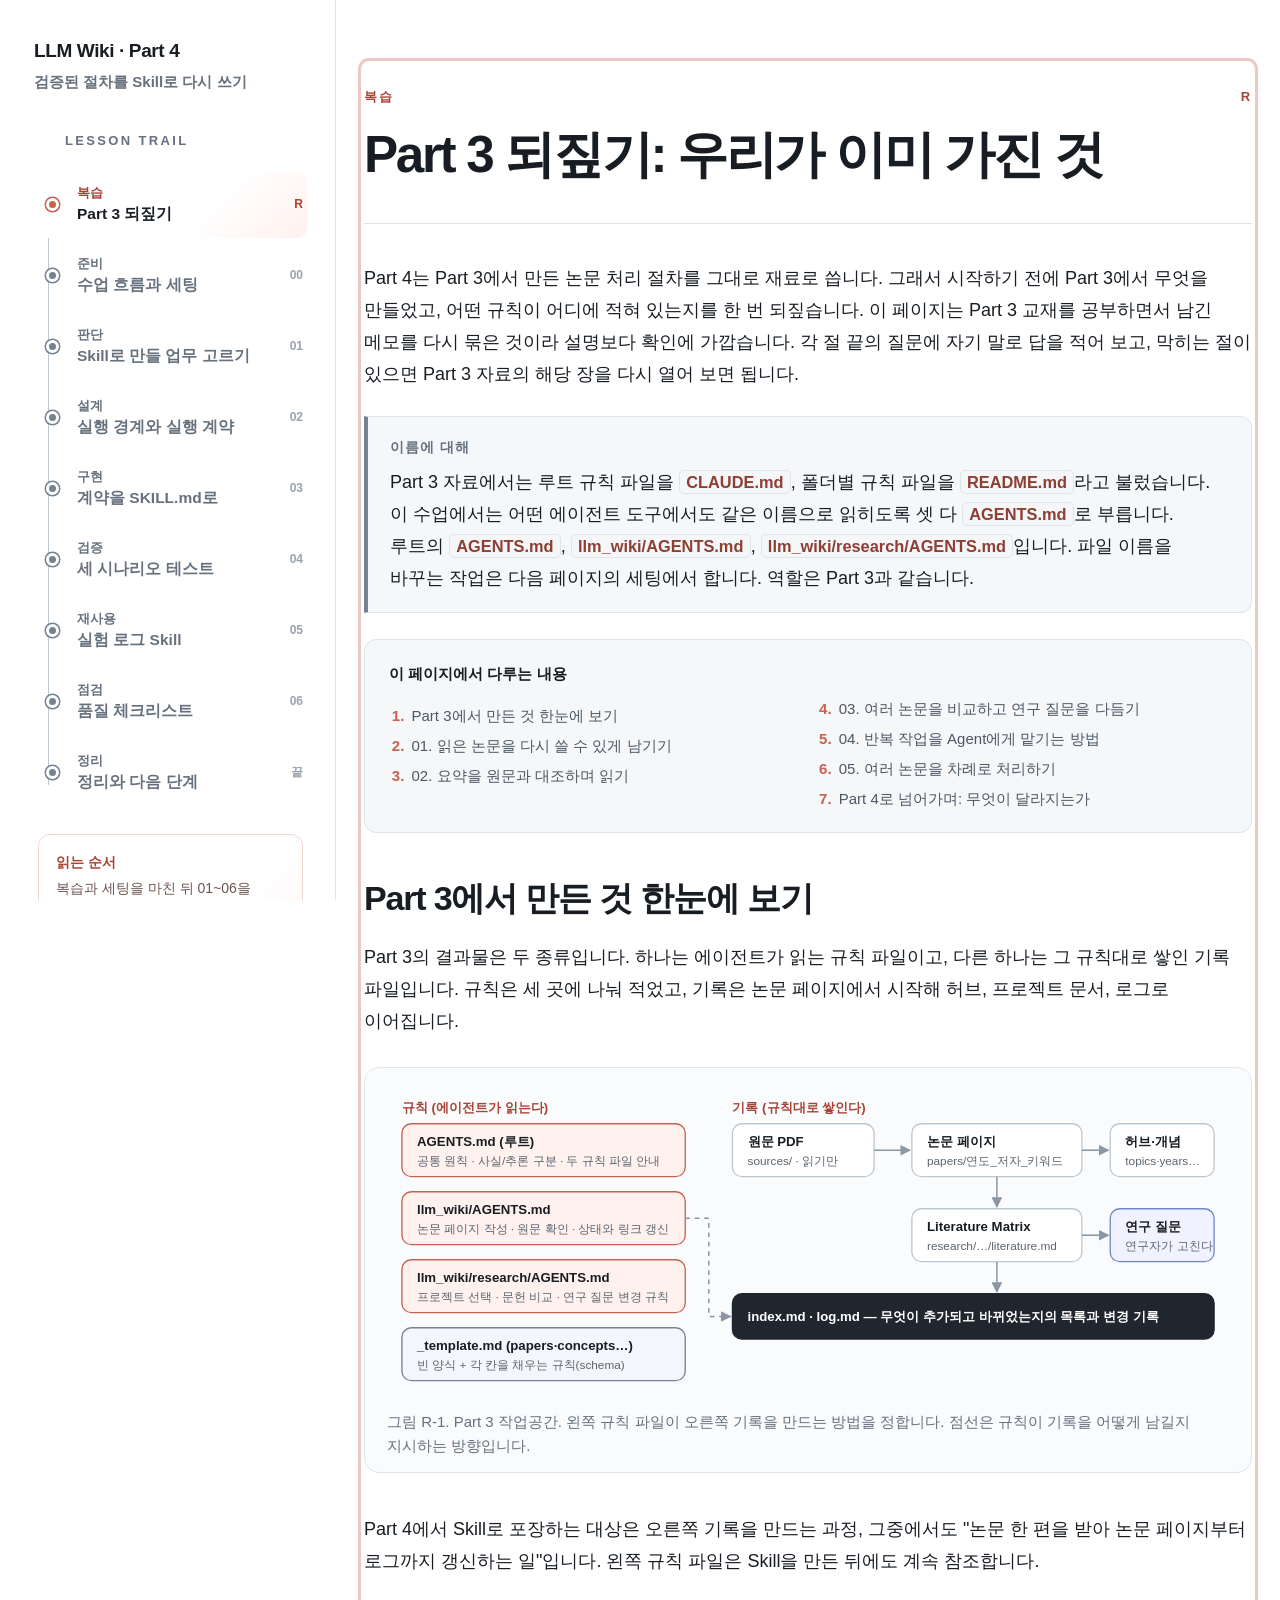
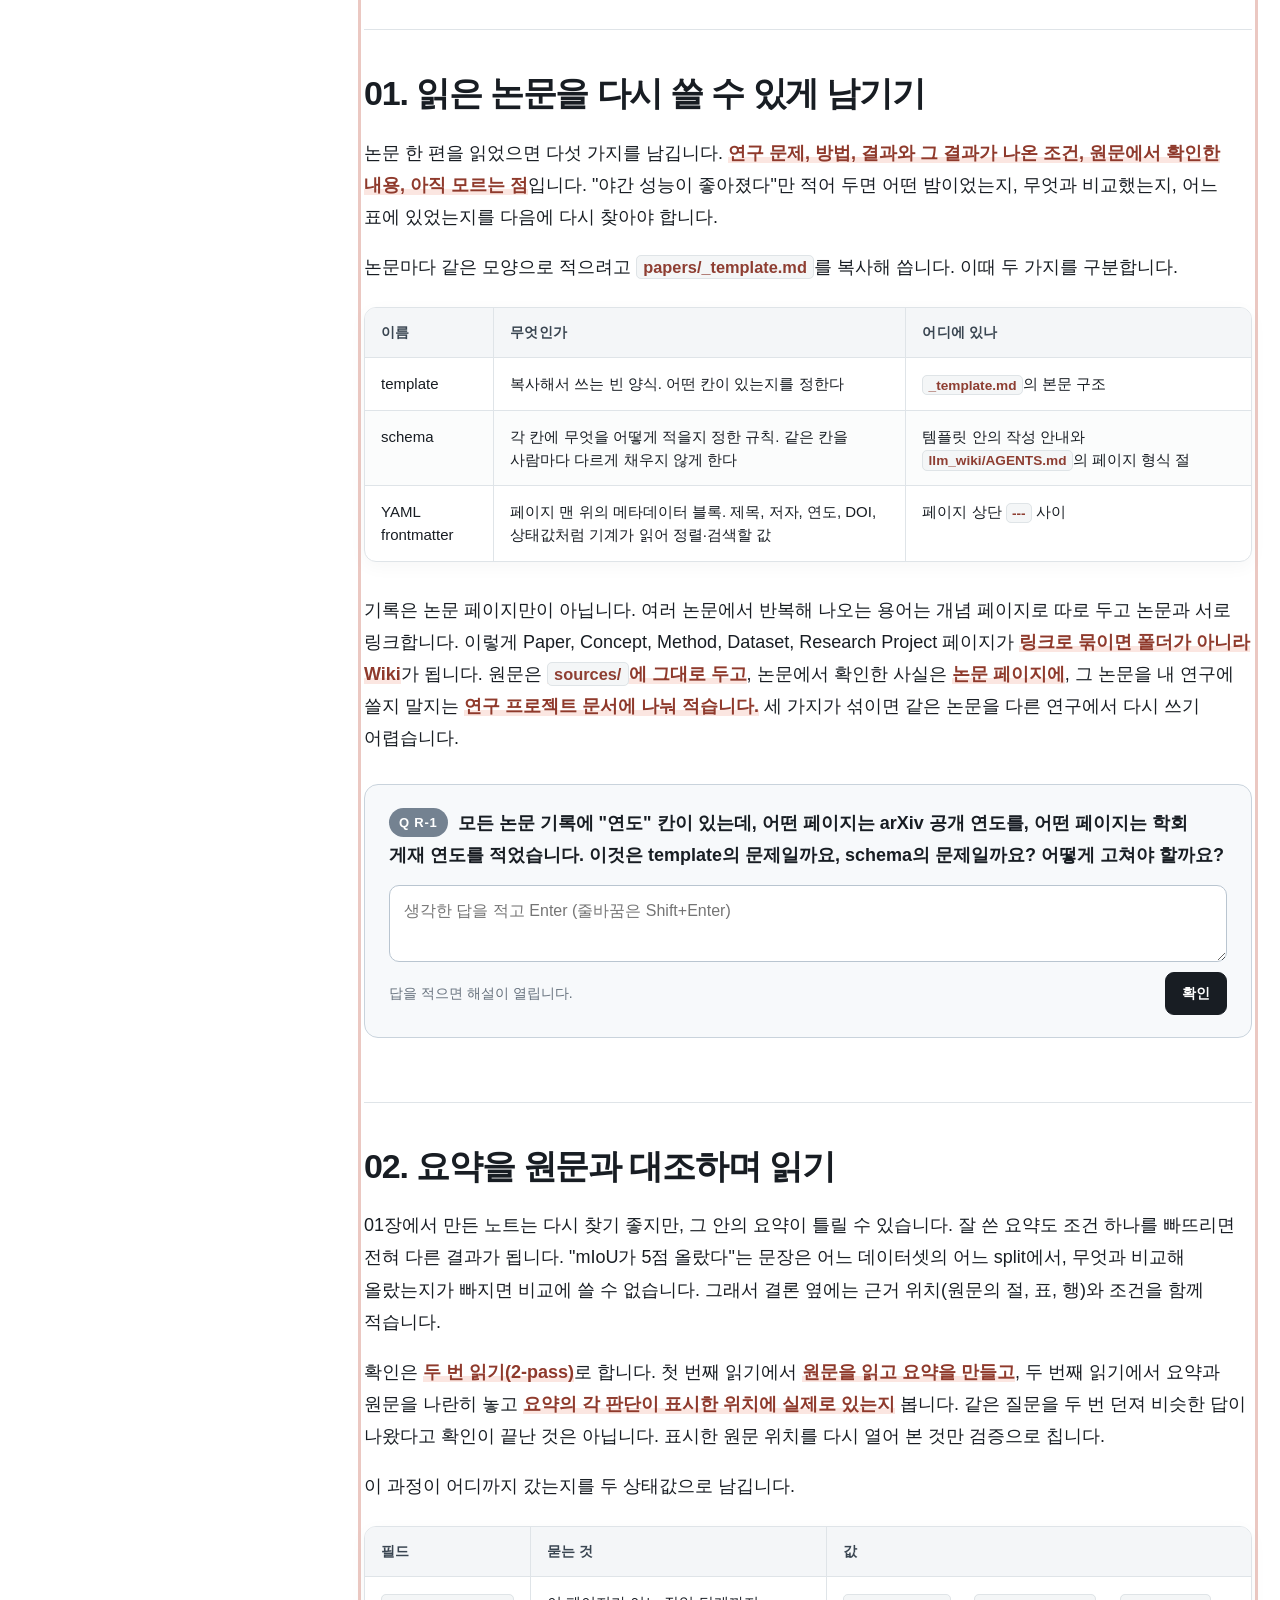
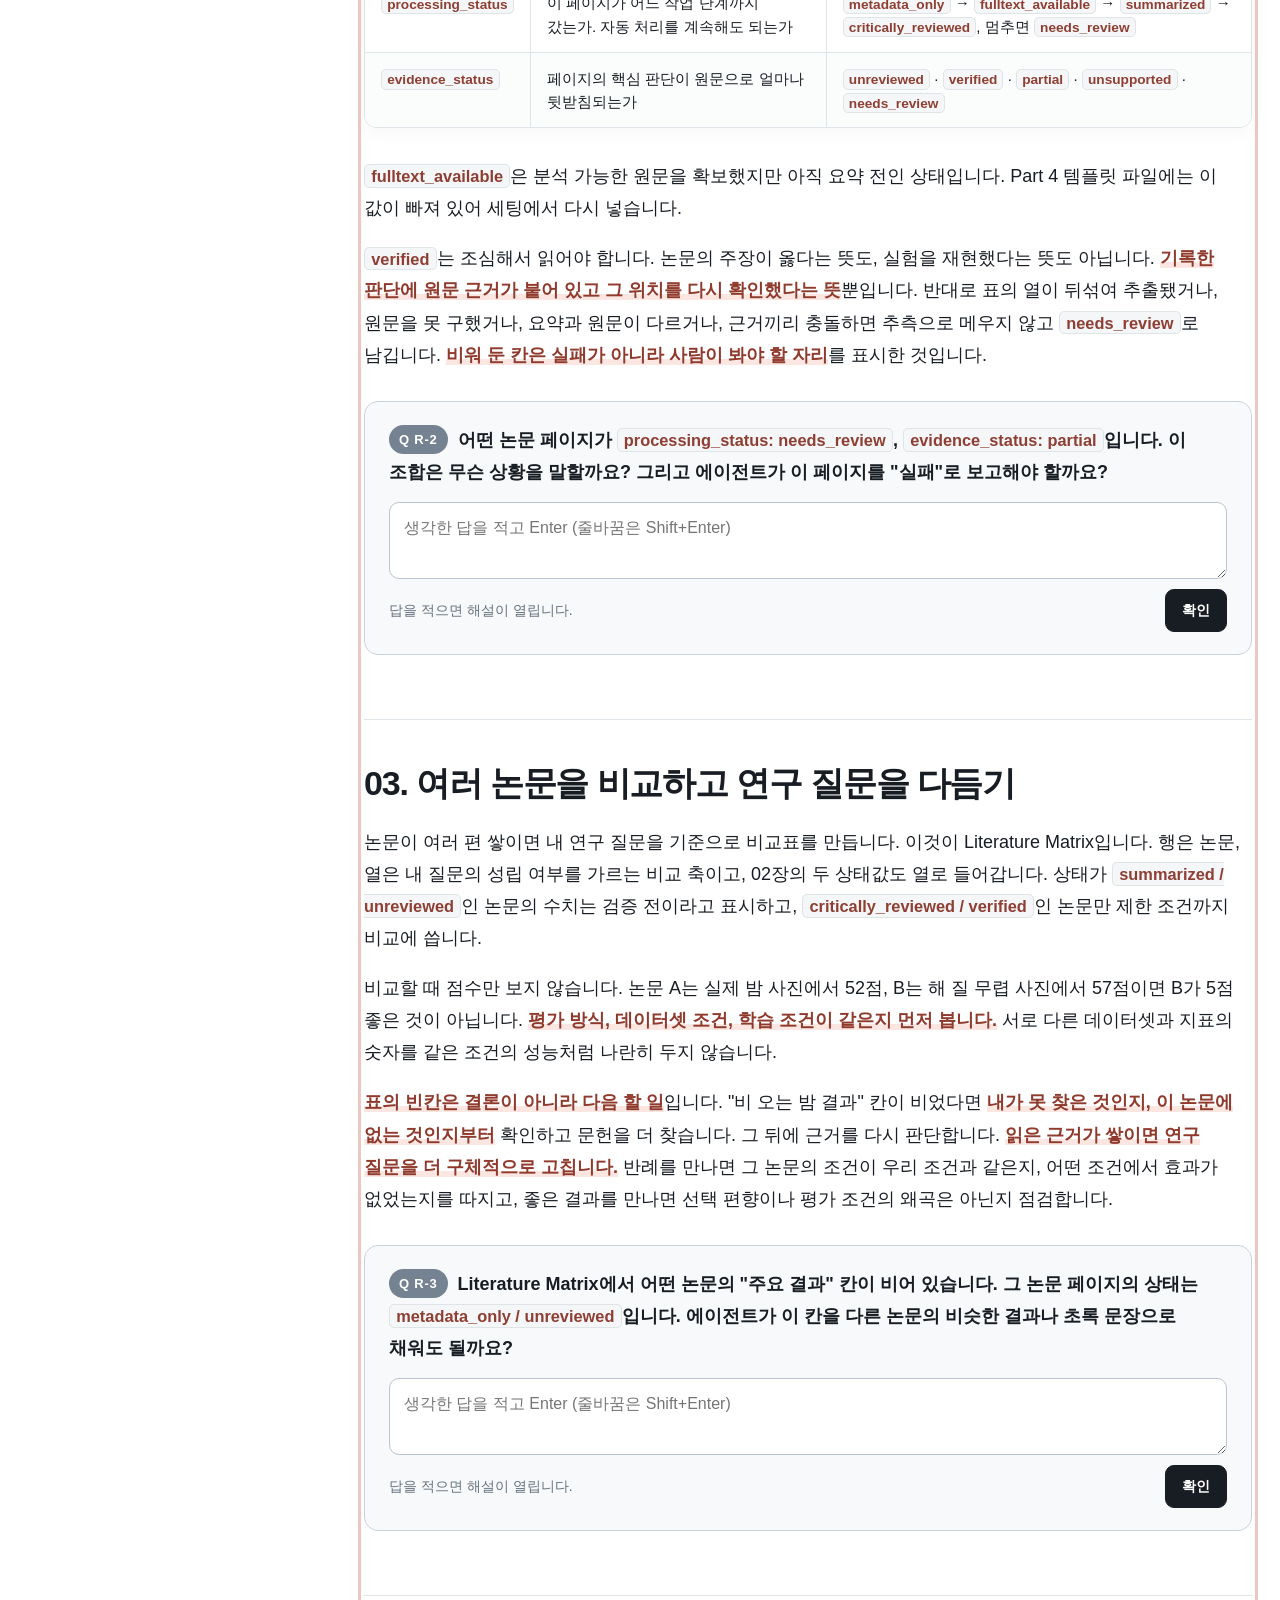
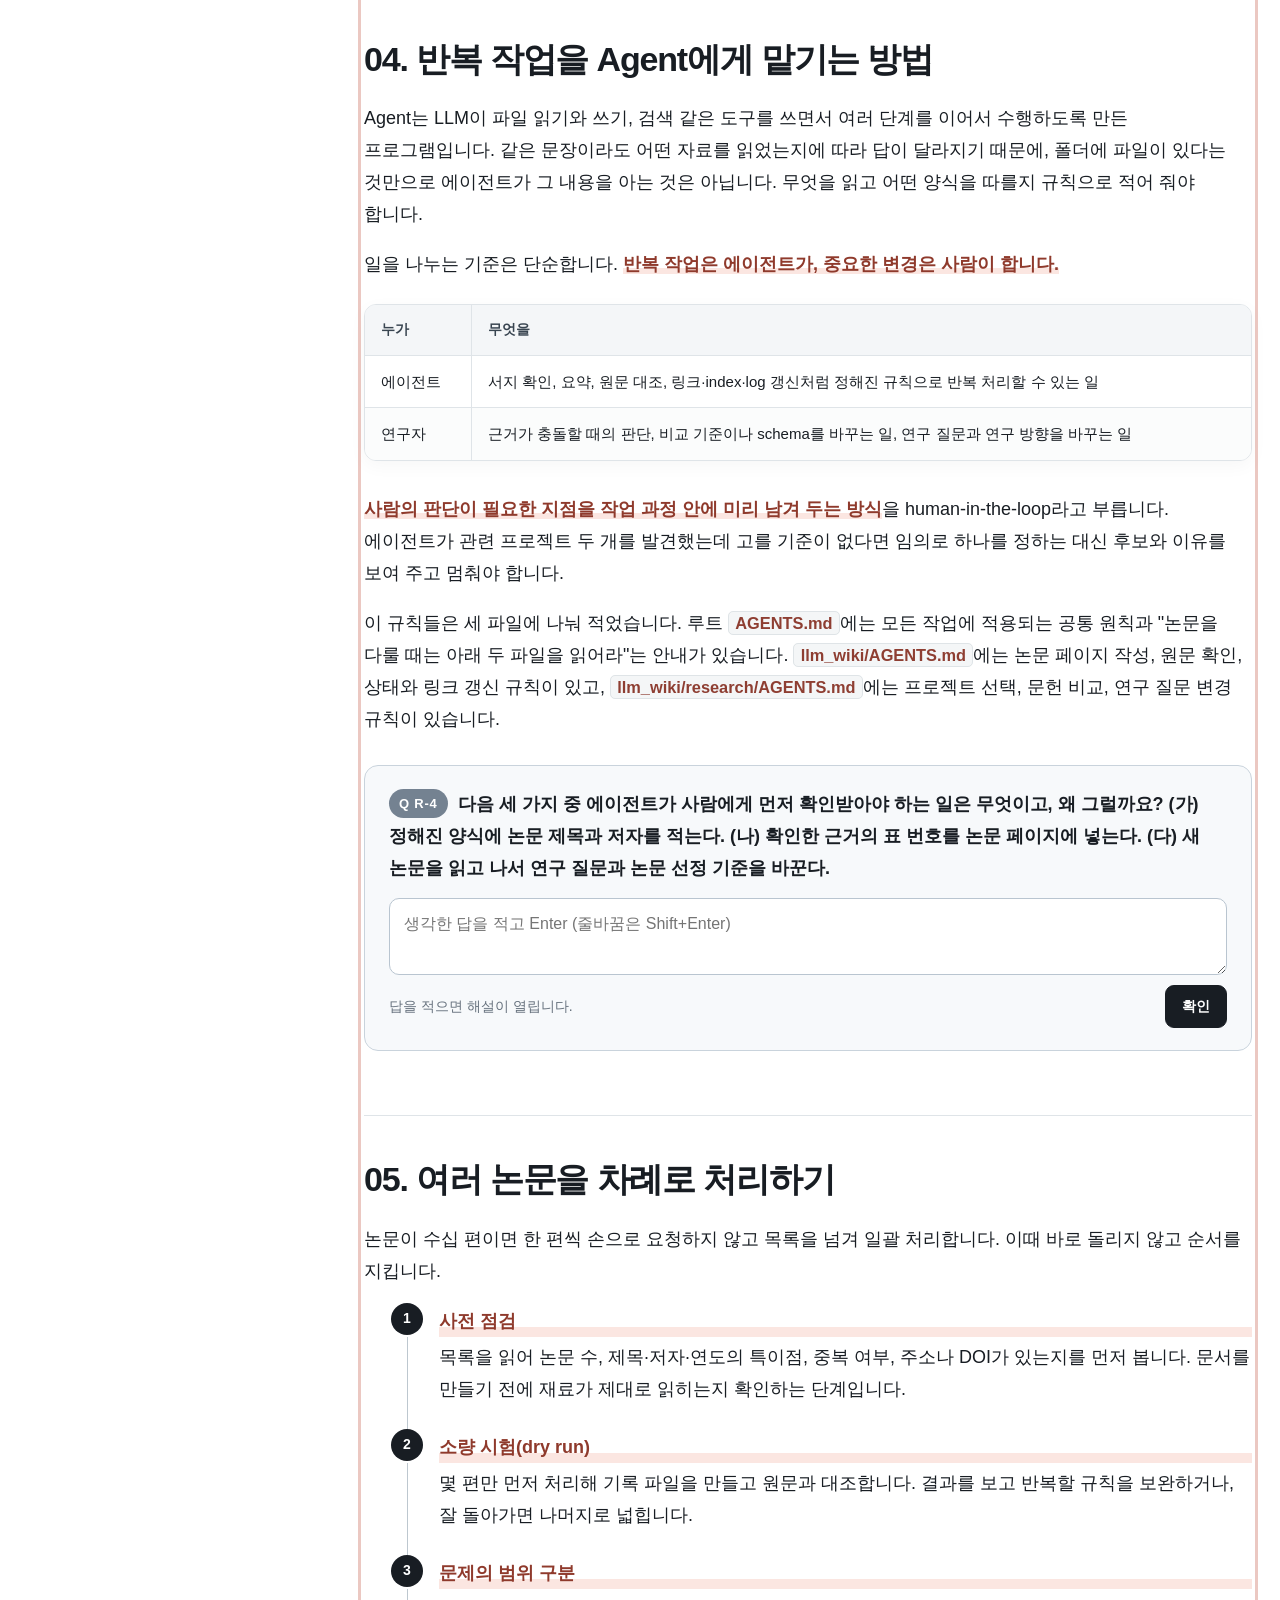
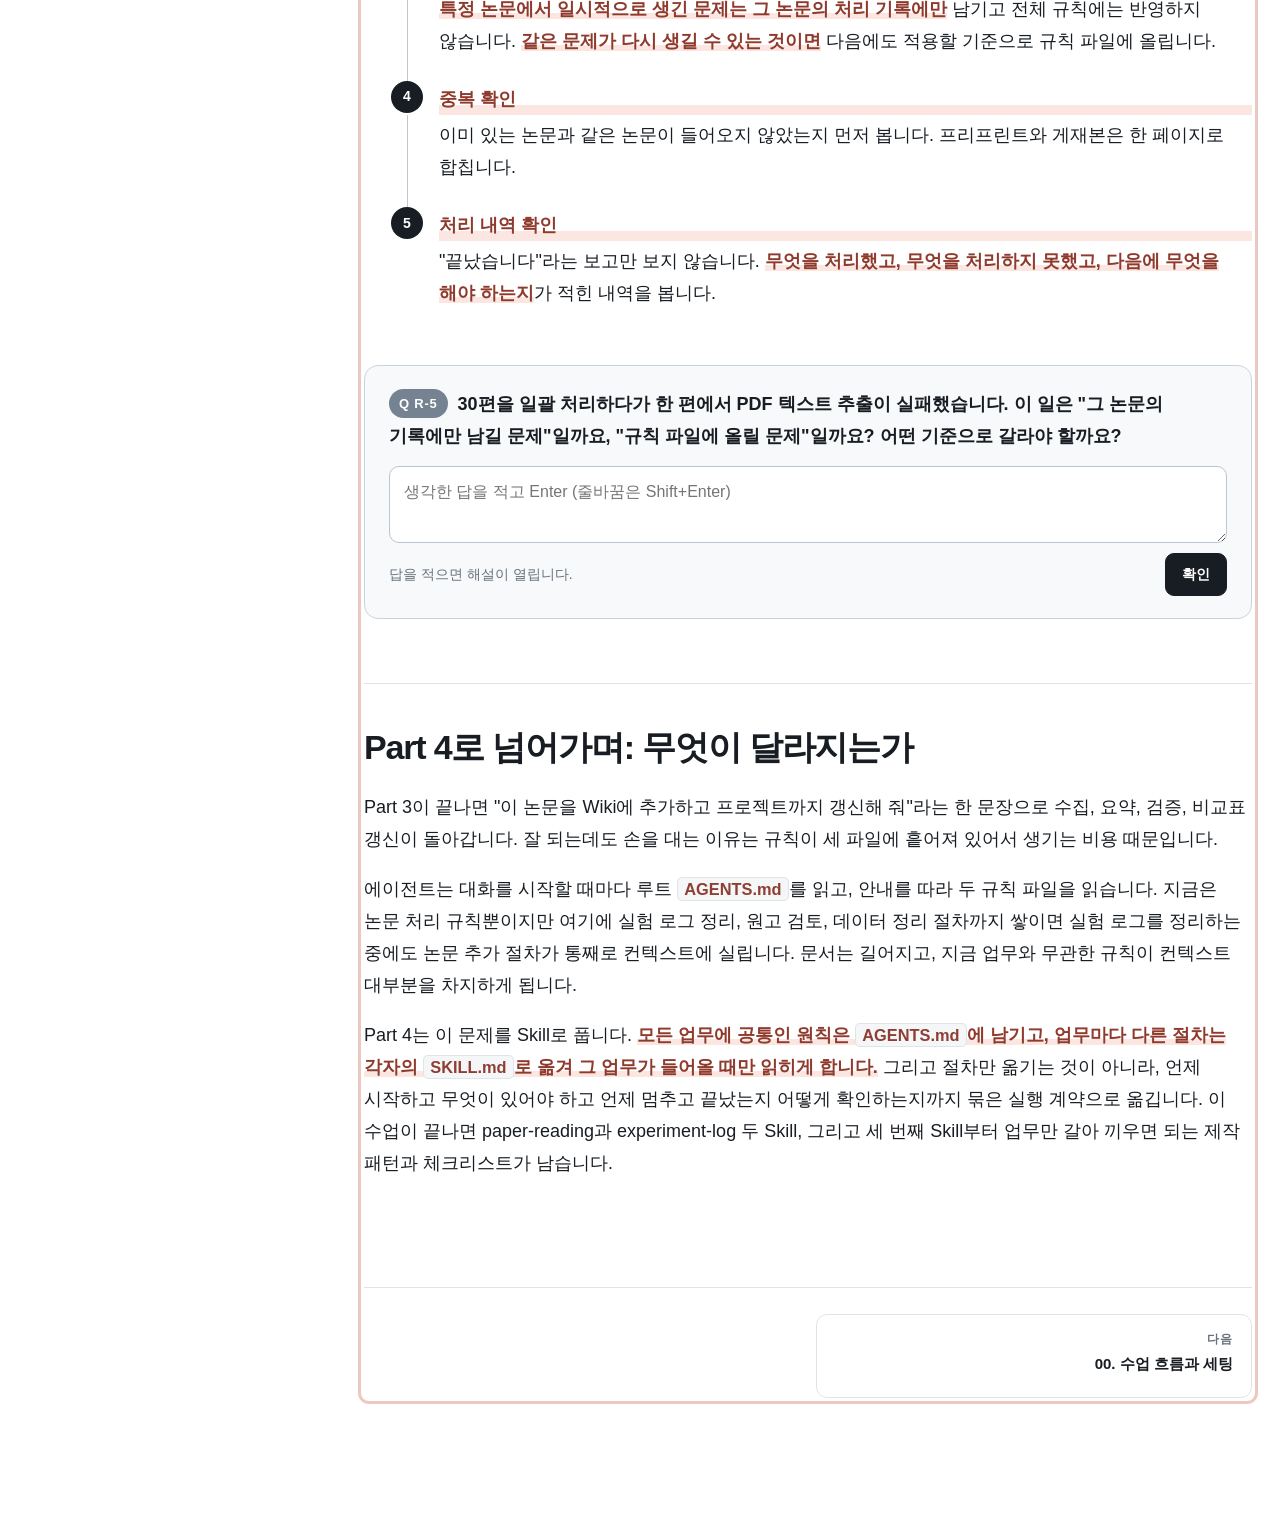
==== commit 3df21f97: "~" ====
--- a/index.html
+++ b/index.html
@@ -46,7 +46,7 @@
 .prose h2{position:relative;margin:0 0 21px;font-size:clamp(26px,3vw,34px);font-weight:790;line-height:1.28;letter-spacing:-.035em;text-wrap:balance}
 .prose h3{margin:36px 0 14px;font-size:22px;font-weight:760;line-height:1.4;letter-spacing:-.02em}
 .heading-anchor{display:inline-block;margin-left:.35em;color:#bac1c7;text-decoration:none;font-size:.65em;opacity:0}.prose h2:hover .heading-anchor,.prose h3:hover .heading-anchor,.heading-anchor:focus{opacity:1}
-.prose p{margin:0 0 18px}.prose strong{font-weight:760;color:#11161b}.prose em{font-style:normal;background:linear-gradient(transparent 62%,#ffe4de 0)}
+.prose p{margin:0 0 18px}.prose strong{font-weight:760;color:#8f3a2c;background:linear-gradient(transparent 70%,#fbe6e1 0)}.prose em{font-style:normal;background:linear-gradient(transparent 62%,#ffe4de 0)}
 .prose ul,.prose ol{margin:14px 0 24px;padding-left:1.5em}.prose li{padding-left:.2em;margin:.45em 0}.prose li::marker{color:var(--accent);font-weight:750}
 .prose blockquote{margin:28px 0;padding:21px 24px;border-left:4px solid var(--accent);background:var(--accent-gradient);border-radius:0 12px 12px 0;color:#45312e}.prose blockquote p:last-child{margin-bottom:0}
 .prose code{padding:.12em .38em;border:1px solid #dfe4e7;background:#f4f6f7;border-radius:5px;color:#8e3e32;font-size:.91em;font-weight:620;word-break:break-word}
@@ -209,6 +209,69 @@
 .rater-out.is-no{border-color:var(--accent);background:var(--accent-soft)}
 @media(max-width:760px){.rater-row{grid-template-columns:1fr}.hero-meta{flex-wrap:wrap}}
 
+/* fill-in cards */
+.fill-card td:last-child{padding:6px 10px}
+.fill{display:block;width:100%;min-height:38px;padding:8px 10px;border:1px dashed #b9c5d0;border-radius:8px;background:#fffdfb;font:inherit;font-size:15px;line-height:1.5;color:var(--ink);resize:none;overflow:hidden}
+.fill:focus{outline:none;border-style:solid;border-color:var(--accent);background:#fff}
+.fill-foot{display:flex;align-items:center;gap:12px;margin:-10px 0 24px}
+.fill-foot small{flex:1;color:var(--muted)}
+.fill-copy{padding:7px 14px;border:1px solid #b9c5d0;border-radius:9px;background:#fff;font-size:14px;font-weight:700;cursor:pointer}
+/* rater subject line */
+.rater-subject{display:flex;align-items:center;gap:10px;margin:0 0 14px!important}
+.rater-subject input{flex:1;padding:9px 12px;border:1px dashed #b9c5d0;border-radius:8px;background:#fffdfb;font:inherit;font-size:15.5px}
+.rater-subject input:focus{outline:none;border-style:solid;border-color:var(--accent);background:#fff}
+.rater-subject .rater-title{flex:1;margin:0;padding:6px 0 10px;border-bottom:2px solid var(--ink);font-size:21px;font-weight:800;letter-spacing:-.01em;cursor:text}
+.rater-subject .rater-title small{display:block;margin-bottom:2px;color:var(--muted);font-size:12.5px;font-weight:600;letter-spacing:.04em}
+.rater-subject .rater-title:hover{border-bottom-color:var(--accent)}
+.steps.steps-field li{margin-bottom:14px}
+.guide-table td:first-child{white-space:nowrap;font-weight:700}
+/* test scenarios (chapter 04) */
+.scenario{margin:26px 0;border:1px solid #c9d3dc;border-radius:14px;background:#fff;overflow:hidden}
+.scenario-head{display:flex;align-items:center;gap:12px;padding:14px 20px;background:#f3f6f8;border-bottom:1px solid #dde4ea}
+.scenario-head .num{display:grid;place-items:center;width:30px;height:30px;border-radius:50%;background:var(--ink);color:#fff;font-size:14px;font-weight:800}
+.scenario-head h4{margin:0!important;font-size:17px}
+.scenario-head .time{margin-left:auto;color:var(--muted);font-size:13px}
+.scenario-body{padding:18px 20px 20px}
+.scenario-body>p{margin-bottom:12px}
+.scenario-body pre.prompt{margin:12px 0 18px}
+.field{margin:0 0 16px}
+.field-label{display:flex;align-items:baseline;gap:8px;margin:0 0 6px!important;font-size:14px;font-weight:750;color:#26313b}
+.field-label .step{color:var(--accent-dark);font-size:12px;letter-spacing:.05em;text-transform:uppercase}
+.field-label small{font-weight:500;color:var(--muted)}
+.field textarea.fill{min-height:46px}
+.verdict{display:flex;align-items:center;gap:8px;flex-wrap:wrap}
+.verdict span{font-size:14px;font-weight:750;margin-right:4px}
+.verdict button{padding:7px 14px;border:1px solid #b9c5d0;border-radius:999px;background:#fff;font-size:14px;font-weight:700;cursor:pointer}
+.verdict button.is-picked[data-value="통과"]{background:#2f6f4f;border-color:#2f6f4f;color:#fff}
+.verdict button.is-picked[data-value="실패"]{background:var(--accent);border-color:var(--accent);color:#fff}
+.verdict button.is-picked[data-value="보완 필요"]{background:#c9a34a;border-color:#c9a34a;color:#fff}
+.testlog-export{padding:10px 18px;border:1px solid var(--ink);border-radius:10px;background:var(--ink);color:#fff;font-size:14.5px;font-weight:750;cursor:pointer}
+.export-row{display:flex;align-items:center;gap:14px;margin:8px 0 24px}
+.export-row small{color:var(--muted)}
+.testlog-export{white-space:nowrap;flex-shrink:0}
+.field-sample{margin:10px 0 0;padding:12px 16px;border-left:3px solid var(--bluegray);border-radius:0 10px 10px 0;background:#f3f6fa;font-size:15px}
+.field-sample p{margin:0 0 8px}.field-sample p:last-child{margin-bottom:0}
+.field-sample-title{font-size:12.5px;font-weight:750;letter-spacing:.04em;color:var(--bluegray)}
+.fill.shake{animation:shake .4s}
+/* field row + check button */
+.field-row{display:flex;gap:8px;align-items:flex-start}
+.field-row textarea.fill{flex:1}
+.field-check{flex-shrink:0;padding:0 16px;height:46px;border:0;border-radius:9px;background:var(--ink);color:#fff;font-size:14px;font-weight:750;cursor:pointer}
+.field-check:hover{background:#000}
+.field-sample ul{margin:0;padding-left:18px}.field-sample li{margin:0 0 6px}.field-sample li:last-child{margin-bottom:0}
+/* git / snapshot mode switch */
+.mode-switch{display:flex;flex-wrap:wrap;align-items:center;gap:10px;margin:0 0 22px;padding:14px 18px;border:1px solid #dde4ea;border-radius:12px;background:#f7f9fb}
+.mode-switch>span{font-weight:750;font-size:15px;margin-right:4px}
+.mode-switch button{padding:8px 14px;border:1px solid #b9c5d0;border-radius:999px;background:#fff;font-size:14px;font-weight:700;cursor:pointer}
+.mode-switch button code{font-size:13px}
+.mode-switch button.is-picked{background:var(--ink);border-color:var(--ink);color:#fff}
+.mode-switch button.is-picked code{color:#fff;background:transparent}
+.mode-switch small{flex-basis:100%;color:var(--muted);font-size:13.5px}
+[data-mode="git"] .only-snap{display:none!important}
+[data-mode="snap"] .only-git{display:none!important}
+.mode-note{margin:0 0 14px!important;font-size:15px;color:#4a5560}
+.git-setup{flex-basis:100%;margin-top:6px;padding-top:14px;border-top:1px dashed #cbd5de}.git-setup .steps{margin:0}.git-setup .steps li p{font-size:15px}.git-setup pre{margin:8px 0 10px;font-size:14px}
+
 </style>
 </head>
 <body>
@@ -261,7 +324,7 @@
 <text x="36" y="208" class="d-t">llm_wiki/research/AGENTS.md</text>
 <text x="36" y="228" class="d-t small">프로젝트 선택 · 문헌 비교 · 연구 질문 변경 규칙</text>
 <rect x="20" y="256" width="300" height="56" rx="10" class="d-box blue"/>
-<text x="36" y="280" class="d-t">_template.md (papers·concepts·research)</text>
+<text x="36" y="280" class="d-t">_template.md (papers·concepts…)</text>
 <text x="36" y="300" class="d-t small">빈 양식 + 각 칸을 채우는 규칙(schema)</text>
 
 <text x="370" y="28" class="d-t accent">기록 (규칙대로 쌓인다)</text>
@@ -273,7 +336,7 @@
 <text x="576" y="84" class="d-t small">papers/연도_저자_키워드</text>
 <rect x="770" y="40" width="110" height="56" rx="10" class="d-box"/>
 <text x="786" y="64" class="d-t">허브·개념</text>
-<text x="786" y="84" class="d-t small">topics · years…</text>
+<text x="786" y="84" class="d-t small">topics·years…</text>
 <rect x="560" y="130" width="180" height="56" rx="10" class="d-box"/>
 <text x="576" y="154" class="d-t">Literature Matrix</text>
 <text x="576" y="174" class="d-t small">research/…/literature.md</text>
@@ -420,9 +483,9 @@
 <tr><td>01</td><td><code>part4/skill_선정기준표.md</code></td><td>내 반복 업무를 다섯 기준으로 평가한 표</td></tr>
 <tr><td>02</td><td><code>paper-reading_실행계약.md</code></td><td>논문 읽기 Skill의 여섯 필드 계약 (승인 후 <code>part4/</code>로 이동)</td></tr>
 <tr><td>03</td><td><code>.agents/skills/paper-reading/SKILL.md</code></td><td>첫 번째 Skill</td></tr>
-<tr><td>04</td><td><code>part4/paper-reading_테스트기록.md</code></td><td>정상·누락·재실행 테스트 기록</td></tr>
-<tr><td rowspan="2">05</td><td><code>experiment-log_실행계약.md</code> → <code>.agents/skills/experiment-log/SKILL.md</code></td><td>두 번째 Skill</td></tr>
-<tr><td><code>llm_wiki/research/[프로젝트]/experiments/run15.md</code>, <code>run17.md</code></td><td>두 번째 Skill로 만든 실험 기록</td></tr>
+<tr><td>04</td><td><code>part4/paper-reading_테스트기록.md</code></td><td>정상·누락·재실행 테스트 기록. 04장 페이지에 적고 내보내기로 저장</td></tr>
+<tr><td rowspan="2">05</td><td><code>[내 업무]_실행계약.md</code> → <code>.agents/skills/[내 업무]/SKILL.md</code></td><td>두 번째 Skill. 01장에서 고른 내 업무로 직접 설계 (막막하면 강의의 experiment-log를 따라 만듦)</td></tr>
+<tr><td>두 번째 Skill의 실행 결과 (experiment-log라면 <code>experiments/run15.md</code>, <code>run17.md</code>)</td><td>중지 확인 1회 + 정상 실행 1회</td></tr>
 <tr><td>06</td><td><code>part4/skill_품질_체크리스트.md</code></td><td>두 Skill을 여덟 기준으로 점검한 표와 수정 기록</td></tr>
 </tbody></table></div>
 
@@ -507,7 +570,7 @@
 <p>차이 목록에서 내가 Part 3 때 직접 바꾼 규칙이 지워지지 않는지 봅니다. 그 부분만 유지하라고 지정한 뒤 나머지를 적용합니다. 이미 만든 프로젝트의 <code>index.md</code>에는 "실험 기록" 절만 추가하고, 프로젝트명이나 연구 질문을 빈 템플릿으로 덮어쓰지 않습니다.</p>
 </section><section class="content-section">
 <h2 id="setup--section-5">세팅 3. 작업 문서 폴더 만들기<a class="heading-anchor" href="#setup--section-5" aria-label="이 제목으로 이동">#</a></h2>
-<p>실행 계약 템플릿, 선정 기준표, 체크리스트, 생성 프롬프트, 테스트 기록표는 에이전트가 자동으로 읽는 규칙이 아니라 사람이 수업 중에 채우는 작업 문서입니다. <code>llm_wiki/</code>나 <code>.agents/</code> 안에 넣지 않고 루트에 <code>part4/</code> 폴더를 만들어 둡니다.</p>
+<p>실행 계약 템플릿, 선정 기준표, 체크리스트, 생성 프롬프트는 에이전트가 자동으로 읽는 규칙이 아니라 사람이 수업 중에 채우는 작업 문서입니다. <code>llm_wiki/</code>나 <code>.agents/</code> 안에 넣지 않고 루트에 <code>part4/</code> 폴더를 만들어 둡니다.</p>
 <pre class="file-tree"><code>작업공간/
 ├── AGENTS.md
 ├── <span class="new">.agents/skills/</span>              ← 03장과 05장에서 SKILL.md가 생긴다 (지금은 비어 있음)
@@ -523,8 +586,6 @@
     ├── skill_후보목록_예시.md
     ├── skill_품질_체크리스트.md
     ├── paper-reading_생성프롬프트.md
-    ├── paper-reading_테스트기록표.md
-    ├── paper-reading_테스트기록_완성예시.md
     ├── experiment-log_생성프롬프트.md
     └── 참고/                    ← 강의에서 완성한 계약과 SKILL.md. 내 것을 만든 뒤에만 연다
         ├── paper-reading_실행계약.md · paper-reading_SKILL.md
@@ -560,8 +621,6 @@
 - 루트에 part4/ 와 .agents/skills/ 폴더를 만들어.
 - 실습파일에서 복사: 실행계약_템플릿.md, 공통/ 아래 세 파일 → part4/
   paper-reading/생성_프롬프트.md → part4/paper-reading_생성프롬프트.md
-  paper-reading/테스트_기록표.md → part4/paper-reading_테스트기록표.md
-  paper-reading/테스트_기록_완성예시.md → part4/paper-reading_테스트기록_완성예시.md
   experiment-log/생성_프롬프트.md → part4/experiment-log_생성프롬프트.md
   두 실행계약과 두 SKILL.md → part4/참고/ (SKILL.md는 paper-reading_SKILL.md,
   experiment-log_SKILL.md 로 이름을 붙여)
@@ -705,7 +764,8 @@
 <p>표를 쓸 때 두 가지를 지킵니다. 첫째, <strong>업무 이름을 "논문 읽기"처럼 넓게 쓰지 않습니다.</strong> "원문을 페이지로 구조화하고 허브와 index를 갱신하기"처럼 어디까지가 자동화 대상인지 드러나게 좁혀 적어야 평가가 됩니다. 둘째, <strong>합계가 같으면 입력 안정성과 검증 가능성을 먼저 봅니다.</strong> 이 둘이 낮으면 02장에서 입력 게이트와 중지 조건을 훨씬 많이 설계해야 합니다.</p>
 <div class="rater">
 <p class="drill-title">눌러 보기: 내 업무 하나를 다섯 기준으로 판정하기</p>
-<p class="drill-lead">머릿속 업무 하나를 떠올리고 상·중·하를 고르세요. 실습 1에서 표를 채우기 전 예열입니다.</p>
+<p class="drill-lead">판정할 업무를 한 줄로 적고 Enter를 누른 뒤 상·중·하를 고르세요. 실습 1에서 표를 채우기 전 예열입니다.</p>
+<div class="rater-subject"><input type="text" placeholder="예: 학회 발표 논문의 서지를 Wiki에 넣고 허브 갱신하기" aria-label="판정할 업무"><p class="rater-title" hidden></p></div>
 <div class="rater-row"><span>반복성<small>같은 형태의 요청이 계속 들어오는가</small></span><div class="rater-opts"><button type="button" class="rater-opt" data-value="상">상</button><button type="button" class="rater-opt" data-value="중">중</button><button type="button" class="rater-opt" data-value="하">하</button></div></div>
 <div class="rater-row"><span>입력 안정성<small>시작에 필요한 입력의 종류·형식이 매번 비슷한가</small></span><div class="rater-opts"><button type="button" class="rater-opt" data-value="상">상</button><button type="button" class="rater-opt" data-value="중">중</button><button type="button" class="rater-opt" data-value="하">하</button></div></div>
 <div class="rater-row"><span>출력 안정성<small>결과가 들어갈 파일·위치·형식이 정해져 있는가</small></span><div class="rater-opts"><button type="button" class="rater-opt" data-value="상">상</button><button type="button" class="rater-opt" data-value="중">중</button><button type="button" class="rater-opt" data-value="하">하</button></div></div>
@@ -755,6 +815,22 @@
 <h4>실패하면</h4>
 <p>에이전트가 지적한 "섞인 업무"를 나눈 뒤 다시 평가합니다. 다섯 칸이 모두 "중"인 행은 거의 항상 이름이 넓은 것입니다. 02장으로 넘어가기 전에 1순위 한 줄을 다른 사람에게 읽어 주고 "무엇을 자동화하는 건지" 되물어 보면 이름이 충분히 좁은지 알 수 있습니다.</p>
 </div></div>
+
+<div class="qa" id="qa-01-3">
+<p class="qa-q"><span class="qa-label">Q 1-3</span>Skill 문서의 여섯 요소를 작성하시오. 각 요소가 무엇을 정하는지 한 줄씩 붙여 보세요.</p>
+<textarea class="qa-input" rows="3" placeholder="생각한 답을 적고 Enter (줄바꿈은 Shift+Enter)"></textarea>
+<div class="qa-row"><p class="qa-hint">답을 적으면 해설이 열립니다.</p><button type="button" class="qa-submit">확인</button><button type="button" class="qa-reset">다시 쓰기</button></div>
+<div class="qa-answer" hidden><p class="qa-mine"></p><div class="qa-model">
+<ol>
+<li><strong>Trigger</strong>: 어떤 요청에서 열리고, 비슷하지만 어떤 요청에서는 열리지 않는가. 모호하면 어떻게 하는가.</li>
+<li><strong>Input</strong>: 시작에 꼭 있어야 하는 것과 있으면 좋은 것. 필수가 없을 때의 동작.</li>
+<li><strong>Process</strong>: 단계와 각 단계의 출구, 재실행 시 동작. 규칙 파일·템플릿은 복사하지 않고 참조.</li>
+<li><strong>Output</strong>: 어떤 파일을 어디에 남기는가, 어떤 조건에서 갱신하는가, 완료 보고에 무엇을 넣는가.</li>
+<li><strong>Stop / Ask</strong>: 멈추고 사람에게 물을 조건과, 답을 받기 전까지 하지 않는 행동.</li>
+<li><strong>Validation</strong>: 끝내기 전에 실제 파일과 대조할 항목.</li>
+</ol>
+<p>여섯 개의 이름보다 중요한 것은 <strong>경계를 정하는 넷(Trigger, Input, Stop / Ask, Validation)이 Part 3 규칙 파일에는 비어 있었다</strong>는 점입니다. 02장에서 이 넷부터 채웁니다.</p>
+</div></div></div>
 </section>
 </div>
 <nav class="page-pager" aria-label="앞뒤 페이지"><a href="#setup"><span>이전</span>00. 수업 흐름과 세팅</a><a href="#chapter-02"><span>다음</span>02. 실행 경계와 실행 계약</a></nav>
@@ -768,8 +844,9 @@
 <li><a href="#chapter-02--section-1">설계, 구현, 검증: 한 사이클</a></li>
 <li><a href="#chapter-02--section-2">Trigger: 언제 호출하고 언제 호출하지 않는가</a></li>
 <li><a href="#chapter-02--section-3">Input: 무엇이 있어야 시작하는가</a></li>
-<li><a href="#chapter-02--section-4">Output: 입력 상태에 따라 어디까지 가는가</a></li>
-<li><a href="#chapter-02--section-5">Stop / Ask와 Validation</a></li>
+<li><a href="#chapter-02--section-4">Process: 입력 상태에 따라 어디까지 가는가</a></li>
+<li><a href="#chapter-02--section-5">Output: 무엇을 어디에 남기는가</a></li>
+<li><a href="#chapter-02--section-6">Stop / Ask와 Validation</a></li>
 </ol></nav>
 
 
@@ -785,7 +862,7 @@
 <rect x="310" y="30" width="240" height="80" rx="12" class="d-box"/>
 <text x="328" y="58" class="d-t">구현 — 03장</text>
 <text x="328" y="80" class="d-t small">계약을 SKILL.md로 옮긴다 (에이전트)</text>
-<text x="328" y="98" class="d-t small">.agents/skills/paper-reading/SKILL.md</text>
+<text x="328" y="98" class="d-t small">.agents/skills/…/SKILL.md</text>
 <rect x="600" y="30" width="240" height="80" rx="12" class="d-box"/>
 <text x="618" y="58" class="d-t">검증 — 04장</text>
 <text x="618" y="80" class="d-t small">정상 · 누락 · 재실행으로 시험한다</text>
@@ -837,71 +914,85 @@
 </ul>
 <p>DB에 논문이 없는 것과 DB에 접근하지 못한 것도 구분합니다. 네트워크가 끊겨 Crossref에 못 갔다면 "이 논문은 DB에 없다"가 아니라 "접근 실패"라고 밝히고 멈춥니다. 둘을 섞으면 멀쩡한 논문이 식별 실패로 기록됩니다.</p>
 </section><section class="content-section">
-<h2 id="chapter-02--section-4">Output: 입력 상태에 따라 어디까지 가는가<a class="heading-anchor" href="#chapter-02--section-4" aria-label="이 제목으로 이동">#</a></h2>
-<p>입력 상태에 따라 어디까지 진행하고 어떤 상태로 남길지를 미리 정합니다. 이 표가 있어야 <strong>에이전트가 중간에 막혔을 때 추측으로 메우지 않고 정해진 상태로 멈춥니다.</strong></p>
+<h2 id="chapter-02--section-4">Process: 입력 상태에 따라 어디까지 가는가<a class="heading-anchor" href="#chapter-02--section-4" aria-label="이 제목으로 이동">#</a></h2>
+<p>절차는 세 단계입니다. 서지를 확정하고, 원문을 확보하고, 요약해서 원문과 대조합니다. 각 단계에는 "여기서 끝날 수 있는" 출구가 있고, 출구마다 남길 상태값이 정해져 있습니다. 이 그림이 있어야 <strong>에이전트가 중간에 막혔을 때 추측으로 메우지 않고 정해진 상태로 멈춥니다.</strong></p>
 <figure class="diagram">
-<svg viewBox="0 0 880 330" role="img" aria-label="paper-reading 상태 전이">
+<svg viewBox="0 0 880 470" role="img" aria-label="paper-reading 처리 흐름과 출구">
 <defs><marker id="arrow4" viewBox="0 0 10 10" refX="9" refY="5" markerWidth="7" markerHeight="7" orient="auto-start-reverse"><path d="M0 0L10 5 0 10z" fill="#8a96a3"/></marker></defs>
-<rect x="20" y="20" width="200" height="50" rx="10" class="d-box"/>
-<text x="36" y="43" class="d-t">서지 식별·DB 대조</text>
-<text x="36" y="61" class="d-t small">기존 페이지 중복 검사 포함</text>
-<rect x="20" y="120" width="200" height="50" rx="10" class="d-box"/>
-<text x="36" y="143" class="d-t">원문 확보 판정</text>
-<text x="36" y="161" class="d-t small">접근 가능한 판본 찾기</text>
-<rect x="20" y="220" width="200" height="50" rx="10" class="d-box"/>
-<text x="36" y="243" class="d-t">요약 → 원문 대조</text>
-<text x="36" y="261" class="d-t small">fulltext_available → summarized → 최종</text>
-<path d="M120 70 V118" class="d-line" style="marker-end:url(#arrow4)"/>
-<path d="M120 170 V218" class="d-line" style="marker-end:url(#arrow4)"/>
-
-<rect x="300" y="12" width="270" height="66" rx="10" class="d-box human"/>
-<text x="316" y="36" class="d-t">식별 실패 · 중복 모호</text>
-<text x="316" y="56" class="d-t small">파일을 만들지 않고 묻는다 (Stop / Ask)</text>
-<text x="316" y="71" class="d-t small">받은 PDF만 _unidentified/에 보관</text>
-<rect x="610" y="12" width="250" height="66" rx="10" class="d-box"/>
-<text x="626" y="36" class="d-t">연도·제1저자 중 하나만 확인</text>
-<text x="626" y="56" class="d-t small">파일명에 unknown-year/author</text>
-<text x="626" y="71" class="d-t small">needs_review / unreviewed</text>
-<path d="M220 45 H298" class="d-line" style="marker-end:url(#arrow4)"/>
-<path d="M570 45 H608" class="d-line dashed" style="marker-end:url(#arrow4)"/>
-
-<rect x="300" y="112" width="270" height="66" rx="10" class="d-box"/>
-<text x="316" y="136" class="d-t">원문 미확보</text>
-<text x="316" y="156" class="d-t small">확인된 서지와 실패 사유만 기록</text>
-<text x="316" y="171" class="d-t small">metadata_only / unreviewed</text>
-<rect x="610" y="112" width="250" height="66" rx="10" class="d-box"/>
-<text x="626" y="136" class="d-t">원문은 있는데 추출 실패</text>
-<text x="626" y="156" class="d-t small">사유를 기록하고 멈춤</text>
-<text x="626" y="171" class="d-t small">needs_review / needs_review</text>
-<path d="M220 145 H298" class="d-line" style="marker-end:url(#arrow4)"/>
-<path d="M570 145 H608" class="d-line dashed" style="marker-end:url(#arrow4)"/>
-
-<rect x="300" y="212" width="270" height="66" rx="10" class="d-box accent"/>
-<text x="316" y="236" class="d-t">정상 완료</text>
-<text x="316" y="256" class="d-t small">허브·index·log 갱신, 지정 프로젝트만 갱신</text>
-<text x="316" y="271" class="d-t small">critically_reviewed / verified</text>
-<rect x="610" y="212" width="250" height="66" rx="10" class="d-box"/>
-<text x="626" y="236" class="d-t">일부만 뒷받침 · 근거 없음</text>
-<text x="626" y="256" class="d-t small">needs_review / partial 또는 unsupported</text>
-<text x="626" y="271" class="d-t small">도달 상태로 인정하고 종료</text>
-<path d="M220 245 H298" class="d-line" style="marker-end:url(#arrow4)"/>
-<path d="M570 245 H608" class="d-line dashed" style="marker-end:url(#arrow4)"/>
-<text x="20" y="315" class="d-t small">실선: 정상 흐름 / 점선: 같은 단계에서 갈라지는 다른 결과. 어디서 끝나든 도달한 상태를 저장하고 종료한다.</text>
+<!-- column labels -->
+<text x="20" y="22" class="d-t small">단계 (위에서 아래로)</text>
+<text x="340" y="22" class="d-t small">그 단계에서 끝나는 경우 → 남기는 상태</text>
+<!-- stage 1 -->
+<rect x="20" y="40" width="250" height="56" rx="10" class="d-box dark"/>
+<text x="36" y="63" class="d-t white">1. 서지 확정</text>
+<text x="36" y="83" class="d-t small white">DB 대조 · 기존 페이지 중복 검사</text>
+<rect x="340" y="34" width="520" height="30" rx="8" class="d-box human"/>
+<text x="352" y="54" class="d-t small">식별 실패 · 중복 모호 → <tspan font-weight="700">파일 없이 묻고 멈춤</tspan> (Stop / Ask, 받은 PDF는 _unidentified/에만)</text>
+<rect x="340" y="70" width="520" height="30" rx="8" class="d-box"/>
+<text x="352" y="90" class="d-t small">연도·제1저자 중 하나만 확인 → 자리표시자 파일명으로 계속, <tspan font-weight="700">needs_review / unreviewed</tspan></text>
+<path d="M270 52 H338" class="d-line" style="marker-end:url(#arrow4)"/>
+<path d="M270 84 H338" class="d-line dashed" style="marker-end:url(#arrow4)"/>
+<!-- down -->
+<path d="M145 96 V138" class="d-line" style="marker-end:url(#arrow4)"/>
+<text x="156" y="122" class="d-t small">서지 확정됨</text>
+<!-- stage 2 -->
+<rect x="20" y="140" width="250" height="56" rx="10" class="d-box dark"/>
+<text x="36" y="163" class="d-t white">2. 원문 확보</text>
+<text x="36" y="183" class="d-t small white">접근 가능한 판본 찾기 · 텍스트 추출</text>
+<rect x="340" y="134" width="520" height="30" rx="8" class="d-box"/>
+<text x="352" y="154" class="d-t small">원문 미확보 → 서지와 실패 사유만 저장하고 종료, <tspan font-weight="700">metadata_only / unreviewed</tspan></text>
+<rect x="340" y="170" width="520" height="30" rx="8" class="d-box"/>
+<text x="352" y="190" class="d-t small">원문은 있는데 추출 실패 → 사유 기록 후 종료, <tspan font-weight="700">needs_review / needs_review</tspan></text>
+<path d="M270 149 H338" class="d-line dashed" style="marker-end:url(#arrow4)"/>
+<path d="M270 185 H338" class="d-line dashed" style="marker-end:url(#arrow4)"/>
+<path d="M145 196 V238" class="d-line" style="marker-end:url(#arrow4)"/>
+<text x="156" y="222" class="d-t small">원문 확보됨 → fulltext_available</text>
+<!-- stage 3 -->
+<rect x="20" y="240" width="250" height="56" rx="10" class="d-box dark"/>
+<text x="36" y="263" class="d-t white">3. 요약 → 원문 대조</text>
+<text x="36" y="283" class="d-t small white">summarized를 거쳐 2-pass 검증</text>
+<rect x="340" y="234" width="520" height="30" rx="8" class="d-box accent"/>
+<text x="352" y="254" class="d-t small">모든 판단에 원문 근거 있음 → <tspan font-weight="700">critically_reviewed / verified</tspan></text>
+<rect x="340" y="270" width="520" height="30" rx="8" class="d-box"/>
+<text x="352" y="290" class="d-t small">일부만 뒷받침 · 근거 없음 → <tspan font-weight="700">needs_review / partial 또는 unsupported</tspan></text>
+<path d="M270 249 H338" class="d-line" style="marker-end:url(#arrow4)"/>
+<path d="M270 285 H338" class="d-line dashed" style="marker-end:url(#arrow4)"/>
+<!-- common finish -->
+<path d="M600 300 V338" class="d-line" style="marker-end:url(#arrow4)"/>
+<text x="612" y="320" class="d-t small">어느 출구로 끝나든 (묻고 멈춘 경우만 제외)</text>
+<rect x="340" y="340" width="520" height="62" rx="10" class="d-box blue"/>
+<text x="356" y="364" class="d-t">4. 마무리는 항상 같다</text>
+<text x="356" y="384" class="d-t small">도달한 상태값 저장 → 허브·index·log 갱신 → 완료 보고 (사람 확인 필요 항목 표시)</text>
+<text x="20" y="430" class="d-t small">실선: 다음 단계로 가는 정상 흐름 / 점선: 그 단계에서 갈라지는 출구</text>
+<text x="20" y="450" class="d-t small">사람에게 묻는 출구는 1단계의 식별 실패·중복 모호 하나뿐. 나머지 출구는 묻지 않고 상태를 저장한 뒤 끝낸다.</text>
 </svg>
-<figcaption>그림 2-2. 처리가 어디에서 끝나든 "도달한 상태"를 저장합니다. 사람에게 묻는 경우는 왼쪽 위 하나뿐이고, 나머지는 묻지 않고 정해진 상태로 저장한 뒤 종료합니다.</figcaption>
+<figcaption>그림 2-2. paper-reading의 처리 흐름. 왼쪽 세 단계를 위에서 아래로 내려가며, 각 단계의 출구(오른쪽)마다 어떤 상태로 남길지 미리 정해 둡니다.</figcaption>
 </figure>
-<div class="table-scroll"><table class="compact"><thead><tr><th>입력 상태</th><th>동작</th><th>결과 상태</th></tr></thead><tbody>
-<tr><td>서지를 외부 DB에서 확인 못 함 (식별 실패)</td><td>아무 파일도 만들지 않고 어떤 논문인지 묻는다</td><td>멈춤</td></tr>
+<div class="table-scroll"><table class="compact"><thead><tr><th>단계</th><th>입력 상태</th><th>동작</th><th>결과 상태</th></tr></thead><tbody>
+<tr><td rowspan="3">1. 서지 확정</td><td>외부 DB에서 확인 못 함 (식별 실패)</td><td>아무 파일도 만들지 않고 어떤 논문인지 묻는다</td><td>멈춤</td></tr>
 <tr><td>기존 페이지와 중복인지 모호</td><td>새 페이지를 만들지 않고 묻는다</td><td>멈춤</td></tr>
-<tr><td>연도·제1저자 중 한 값만 확인</td><td>자리표시자 파일명으로 저장</td><td><code>needs_review / unreviewed</code></td></tr>
-<tr><td>서지는 확정, 원문 미확보</td><td>확인된 서지와 실패 사유만 저장</td><td><code>metadata_only / unreviewed</code></td></tr>
-<tr><td>원문 확보, 텍스트 추출 불가</td><td>실패 사유를 남기고 멈춤</td><td><code>needs_review / needs_review</code></td></tr>
+<tr><td>연도·제1저자 중 한 값만 확인</td><td>자리표시자 파일명으로 저장하고 계속</td><td><code>needs_review / unreviewed</code></td></tr>
+<tr><td rowspan="3">2. 원문 확보</td><td>서지는 확정, 원문 미확보</td><td>확인된 서지와 실패 사유만 저장</td><td><code>metadata_only / unreviewed</code></td></tr>
+<tr><td>원문 확보, 텍스트 추출 불가</td><td>실패 사유를 남기고 종료</td><td><code>needs_review / needs_review</code></td></tr>
 <tr><td>원문 확보, 아직 요약 전</td><td>중간 상태로 기록하고 계속 진행</td><td><code>fulltext_available / unreviewed</code></td></tr>
-<tr><td>정상</td><td>요약(<code>summarized</code>) → 원문 대조까지 진행, 허브·index·log 갱신</td><td><code>critically_reviewed / verified</code> 또는 <code>partial</code>·<code>unsupported</code></td></tr>
-</tbody></table></div>
-<p>출력과 갱신 범위도 계약에 적습니다. 논문 페이지는 <code>_template.md</code> 형식을 따르고, 연도·저장소·학회·토픽 허브와 index를 갱신하고, 프로젝트를 지정했을 때만 그 프로젝트의 <code>literature.md</code>를 갱신하고, <code>log.md</code>에 변경 기록을 남깁니다. <strong>이 목록에 없는 경로는 출력에 넣지 않습니다.</strong> 단, <code>_template.md</code>의 내용과 규칙 파일의 절차를 계약에 복사하지는 않습니다. 필요한 시점에 원본을 참조하도록 가리키기만 합니다. <strong>같은 규칙이 두 곳에 있으면 한쪽을 고쳤을 때 다른 쪽이 낡습니다.</strong></p>
-</section><section class="content-section">
-<h2 id="chapter-02--section-5">Stop / Ask와 Validation<a class="heading-anchor" href="#chapter-02--section-5" aria-label="이 제목으로 이동">#</a></h2>
+<tr><td rowspan="2">3. 요약·대조</td><td>요약 완료, 모든 판단에 근거 있음</td><td>허브·index·log 갱신 후 종료</td><td><code>critically_reviewed / verified</code></td></tr>
+<tr><td>요약 완료, 일부만 뒷받침되거나 근거 없음</td><td>도달 상태로 인정하고 종료</td><td><code>needs_review / partial</code> 또는 <code>unsupported</code></td></tr>
+</tbody></table></div>
+<p>Process에는 한 가지가 더 들어갑니다. <strong>같은 논문이 다시 들어왔을 때의 동작</strong>입니다. 기존 페이지부터 확인해 새 정보가 있는 부분만 갱신하고, 새 정보가 없으면 "변경 없음"으로 끝냅니다. 이것이 재실행 규칙이고 04장에서 따로 시험합니다.</p>
+</section><section class="content-section">
+<h2 id="chapter-02--section-5">Output: 무엇을 어디에 남기는가<a class="heading-anchor" href="#chapter-02--section-5" aria-label="이 제목으로 이동">#</a></h2>
+<p>Process가 "어디까지 가는가"였다면 Output은 "끝났을 때 어떤 파일이 어떻게 달라져 있는가"입니다. 쓰는 곳을 목록으로 못 박아 두면 에이전트가 그 밖의 파일을 건드렸을 때 바로 계약 위반으로 잡힙니다.</p>
+<div class="table-scroll"><table class="compact"><thead><tr><th>남기는 것</th><th>위치</th><th>조건</th></tr></thead><tbody>
+<tr><td>논문 페이지</td><td><code>llm_wiki/papers/연도_저자_키워드.md</code></td><td>항상. <code>_template.md</code> 형식, frontmatter에 두 상태값</td></tr>
+<tr><td>원문 사본</td><td><code>llm_wiki/sources/</code> (미식별은 <code>_unidentified/</code>)</td><td>사용자가 PDF를 준 경우만. <code>source_file</code>로 연결</td></tr>
+<tr><td>허브 갱신</td><td><code>years/ venues/ topics/ authors/</code>와 <code>index.md</code></td><td>확인된 서지 항목만. topic은 원문을 읽은 뒤</td></tr>
+<tr><td>프로젝트 문헌표</td><td><code>research/[프로젝트]/literature.md</code></td><td><strong>프로젝트를 지정했을 때만</strong>, 그 프로젝트만</td></tr>
+<tr><td>변경 기록</td><td><code>llm_wiki/log.md</code></td><td>실제 변경이 있을 때 한 줄. 변경 없음은 남기지 않음</td></tr>
+<tr><td>완료 보고</td><td>대화창 (파일 아님)</td><td>생성·수정 파일, 건너뛴 항목과 이유, 도달 상태와 근거, 사람 확인 필요 항목</td></tr>
+</tbody></table></div>
+<p><strong>이 목록에 없는 경로는 출력에 넣지 않습니다.</strong> 단, <code>_template.md</code>의 내용과 규칙 파일의 절차를 계약에 복사하지는 않습니다. 필요한 시점에 원본을 참조하도록 가리키기만 합니다. <strong>같은 규칙이 두 곳에 있으면 한쪽을 고쳤을 때 다른 쪽이 낡습니다.</strong> 완료 보고는 파일이 아니지만 Output의 일부입니다. 보고 항목이 "파일 경로와 상태값"처럼 대조 가능한 것으로 적혀 있어야 04장에서 테스트할 수 있습니다.</p>
+</section><section class="content-section">
+<h2 id="chapter-02--section-6">Stop / Ask와 Validation<a class="heading-anchor" href="#chapter-02--section-6" aria-label="이 제목으로 이동">#</a></h2>
 <p>Skill이 안전하게 반복되려면 멈춰야 할 때 확실히 멈춰야 합니다. 위 표에서 "묻는다"로 끝나는 두 경우에 프로젝트 대상이 모호한 경우를 더한 것이 Stop / Ask입니다. 새 프로젝트 생성과 논문 추가를 함께 요청받으면 논문은 공통 Wiki까지만 처리하고, 프로젝트 생성은 research 규칙의 승인 절차를 안내한 뒤 승인 전에는 하지 않습니다.</p>
 <p><strong>그 밖의 중지는 묻지 않습니다.</strong> 원문을 못 구했다고 매번 사람을 부르면 Skill을 쓰는 의미가 없습니다. 정해진 상태로 저장하고 종료한 뒤 완료 보고에서 "사람 확인 필요"로 표시합니다. 프로젝트를 지정하지 않은 단순 논문 추가는 중지 사유가 아닙니다.</p>
 <p><strong>같은 논문이 다시 들어오면 기존 페이지부터 확인해 새 정보가 있는 부분만 갱신하고, 새 정보가 없으면 "변경 없음"으로 끝냅니다.</strong> 이것이 재실행 규칙입니다.</p>
@@ -939,24 +1030,40 @@
 <h4>목표</h4>
 <p><code>part4/실행계약_템플릿.md</code>를 복사해 작업공간 루트에 <code>paper-reading_실행계약.md</code>를 만들고 여섯 필드를 채웁니다. 완벽하게 채우려 하지 않습니다. 03장에서 에이전트가 모호한 지점을 보고하면 그때 메웁니다.</p>
 <h4>2-1. 범위 카드부터 (5분, 사람)</h4>
-<p>계약을 쓰기 전에 아래 일곱 줄을 메모장에 먼저 적습니다. 긴 Process부터 쓰기 시작하면 규칙 파일을 그대로 베끼게 됩니다. 경계부터 정하고 절차는 마지막에 씁니다.</p>
-<div class="table-scroll"><table class="compact"><thead><tr><th>항목</th><th>내 결정</th></tr></thead><tbody>
+<p>계약을 쓰기 전에 아래 일곱 줄을 먼저 적습니다. 긴 Process부터 쓰기 시작하면 규칙 파일을 그대로 베끼게 됩니다. 경계부터 정하고 절차는 마지막에 씁니다.</p>
+<div class="table-scroll"><table class="compact fill-card"><thead><tr><th>항목</th><th>내 결정 (직접 적습니다. 자동 저장)</th></tr></thead><tbody>
 <tr><td>Skill 이름</td><td><code>paper-reading</code></td></tr>
-<tr><td>호출하는 요청 (3개)</td><td></td></tr>
-<tr><td>호출하지 않는 비슷한 요청 (2개)</td><td></td></tr>
-<tr><td>없으면 시작하지 않을 필수 입력</td><td></td></tr>
-<tr><td>있으면 좋은 선택 입력</td><td></td></tr>
-<tr><td>먼저 물어봐야 하는 상황 (3개)</td><td></td></tr>
-<tr><td>절대 하지 않을 행동 (2개)</td><td></td></tr>
-</tbody></table></div>
+<tr><td>호출하는 요청 (3개)</td><td><textarea class="fill" rows="1" placeholder="예: 이 DOI 논문 Wiki에 추가해 줘 / …"></textarea></td></tr>
+<tr><td>호출하지 않는 비슷한 요청 (2개)</td><td><textarea class="fill" rows="1" placeholder="예: 이 논문 핵심만 말로 알려 줘 / …"></textarea></td></tr>
+<tr><td>없으면 시작하지 않을 필수 입력</td><td><textarea class="fill" rows="1" placeholder="예: 논문을 특정할 수 있는 식별자 하나"></textarea></td></tr>
+<tr><td>있으면 좋은 선택 입력</td><td><textarea class="fill" rows="1" placeholder="예: 연결할 프로젝트, 특별히 볼 부분"></textarea></td></tr>
+<tr><td>먼저 물어봐야 하는 상황 (3개)</td><td><textarea class="fill" rows="1" placeholder="예: 제목으로 검색했더니 후보가 여럿일 때 / …"></textarea></td></tr>
+<tr><td>절대 하지 않을 행동 (2개)</td><td><textarea class="fill" rows="1" placeholder="예: 원문 없이 Summary를 채우는 것 / …"></textarea></td></tr>
+</tbody></table></div>
+<div class="fill-foot"><small>적은 내용은 이 브라우저에 남습니다. 복사해서 계약 파일 맨 위에 붙여 두면 2-2가 편합니다.</small><button type="button" class="fill-copy">카드 내용 복사</button></div>
 <h4>2-2. 계약 채우기 (15분, 사람)</h4>
-<p>템플릿을 복사한 뒤 이 순서로 채웁니다. Trigger → Input → Output(상태 전이표와 갱신 범위) → Stop / Ask → Process → Validation. 다음을 지킵니다.</p>
-<ul>
-<li>규칙 파일에 이미 있는 형식은 복사하지 않고 "<code>llm_wiki/AGENTS.md</code>의 서지 확정 절을 따른다"처럼 가리킵니다.</li>
-<li>모든 상대 경로는 <code>AGENTS.md</code>가 있는 작업공간 루트 기준이라고 첫머리에 적습니다.</li>
-<li>Output에는 위 상태 전이표를 자기 말로 옮깁니다. 표를 그대로 붙여도 됩니다.</li>
-<li>Process에는 재실행 동작("같은 논문이 다시 오면 기존 페이지부터 확인")을 반드시 넣습니다.</li>
-</ul>
+<p><code>part4/실행계약_템플릿.md</code>를 작업공간 루트에 <code>paper-reading_실행계약.md</code>로 복사합니다. 파일 첫 줄에 "모든 상대 경로는 <code>AGENTS.md</code>가 있는 작업공간 루트 기준"이라고 한 줄 적어 둡니다. 그다음 템플릿 순서(Trigger → Input → Process → Output → Stop / Ask → Validation)가 아니라 <strong>경계가 되는 필드부터 이 순서로 채웁니다.</strong> 2-1 카드의 줄이 그대로 재료가 됩니다.</p>
+<ol class="steps steps-field">
+<li><strong>① Trigger</strong>카드의 "호출하는 요청 3개"와 "호출하지 않는 요청 2개"를 옮기고, 모호할 때 어떻게 할지 한 줄을 붙입니다.</li>
+<li><strong>② Input</strong>필수 입력과 선택 입력, 그리고 필수가 없을 때 무엇을 하는지 적습니다.</li>
+<li><strong>③ Stop / Ask</strong>카드의 "먼저 물어봐야 하는 상황 3개"를 옮기고, 상황마다 답을 받기 전까지 하지 않는 행동을 붙입니다.</li>
+<li><strong>④ Process</strong>위 그림의 세 단계와 출구를 자기 말로 옮깁니다. 재실행 때의 동작도 한 줄 넣습니다.</li>
+<li><strong>⑤ Output</strong>어떤 파일을 어디에 남기는지, 어떤 조건에서 갱신하는지, 완료 보고에 무엇을 넣는지 적습니다.</li>
+<li><strong>⑥ Validation</strong>끝내기 전에 실제 파일과 대조할 항목을 적습니다.</li>
+</ol>
+<p>먼저 혼자 써 보세요. 막히는 필드가 있으면 그때 아래를 엽니다.</p>
+<details><summary>너무 어렵다면? 필드별 힌트 (예시 문장과 흔한 실수)</summary><div class="detail-body">
+<p>각 필드에 들어갈 문장의 모양과, 처음 쓸 때 자주 나오는 실수입니다. 예시를 그대로 베끼기보다 "이 정도 구체성"을 기준으로 삼으세요.</p>
+<div class="table-scroll"><table class="compact guide-table"><thead><tr><th>순서</th><th>적을 것</th><th>이렇게 쓰면 됩니다</th><th>이러면 안 됩니다</th></tr></thead><tbody>
+<tr><td>① Trigger</td><td>카드의 "호출하는 요청 3개"와 "호출하지 않는 요청 2개"를 그대로 옮기고, 모호할 때 어떻게 할지 한 줄</td><td>"호출: 식별자와 함께 추가·요약·프로젝트 반영 요청. 호출 안 함: 내용만 묻는 질문, 허브 정리. 모호하면 추가인지 질문인지 먼저 확인"</td><td>"논문 관련 요청이면 호출"처럼 넓게 쓰기</td></tr>
+<tr><td>② Input</td><td>필수 입력, 선택 입력, 그리고 <strong>필수가 없을 때의 동작</strong></td><td>"필수: DOI/arXiv ID/공식 URL 중 하나. 없으면 파일을 만들지 않고 묻는다. DB에 없는 것과 DB 접근 실패는 구분해 보고"</td><td>입력 목록만 쓰고 "없으면 어떻게"를 빼기</td></tr>
+<tr><td>③ Stop / Ask</td><td>카드의 "먼저 물어봐야 하는 상황 3개" + 각각 <strong>"답을 받기 전까지 하지 않는 행동"</strong></td><td>"제목으로 후보가 여럿: 어느 것인지 묻고, 답 전에는 페이지를 만들지 않는다"</td><td>물을 상황만 적고 그동안 뭘 하면 안 되는지 빼기</td></tr>
+<tr><td>④ Process</td><td>위 그림의 세 단계와 출구. 표를 자기 말로 옮기거나 그대로 붙여도 됩니다. 재실행 동작 한 줄은 꼭 넣습니다</td><td>"1. 서지 확정(<code>llm_wiki/AGENTS.md</code> 서지 절을 따른다) … 같은 논문이 다시 오면 기존 페이지부터 확인"</td><td>규칙 파일의 서지 확정 절차나 템플릿 본문을 통째로 복사해 넣기. 가리키기만 합니다</td></tr>
+<tr><td>⑤ Output</td><td>위 Output 표의 여섯 줄. 특히 <strong>프로젝트 문헌표는 지정했을 때만</strong>, 그리고 완료 보고에 들어갈 항목</td><td>"쓰는 곳: papers/, sources/, 허브·index, (지정 시) literature.md, log.md. 그 외 경로는 쓰지 않는다"</td><td>"관련 파일을 갱신한다"처럼 어디인지 없는 문장</td></tr>
+<tr><td>⑥ Validation</td><td>끝내기 전에 실제 파일과 대조할 항목. 위 Stop / Ask 절의 네 줄에서 시작하면 됩니다</td><td>"페이지·허브·log 중복 없음 / 상태값이 도달 단계와 일치 / 보고한 파일 = 실제 변경"</td><td>"결과를 검토한다"처럼 무엇과 무엇을 대조하는지 없는 문장</td></tr>
+</tbody></table></div>
+</div></details>
+<p>15분 안에 다 못 채워도 됩니다. 각 필드에 한두 줄이라도 들어가 있으면 2-3에서 에이전트가 빈틈을 짚어 주고, 03장에서 모호한 지점을 보고합니다. <strong>비어 있는 것보다 틀린 것이 낫습니다.</strong> 틀린 문장은 지적을 받지만 빈 칸은 에이전트가 알아서 채워 버립니다.</p>
 <h4>2-3. 에이전트에게 계약 검토 맡기기 (5분)</h4>
 <p>계약을 저장한 뒤 에이전트에게 읽히고 빈틈을 묻습니다. 아직 SKILL.md를 만들지 않습니다.</p>
 <pre class="prompt"><code>작업공간 루트의 paper-reading_실행계약.md 를 읽어줘.
@@ -981,7 +1088,22 @@
 <li>완료 보고 항목이 실제 파일과 대조 가능한 것들(파일 경로, 상태값)로 적혀 있다</li>
 </ul>
 <h4>참고본과 비교하기</h4>
-<p>여기까지 하고 나서 <code>part4/참고/paper-reading_실행계약.md</code>를 엽니다. 강의에서 완성한 계약입니다. 내 계약에 없는 조항을 찾아 "왜 이게 필요했을까"를 생각해 봅니다. 미식별 PDF를 <code>_unidentified/</code>에 보관하는 규칙, 여러 편을 받았을 때 한 편의 중지가 다른 편을 막지 않게 하는 규칙, "간단히 정리해 줘"를 검증 생략으로 해석하지 않는 규칙이 아마 빠져 있을 것입니다. 필요하다고 판단한 것만 내 계약에 옮깁니다. 참고본을 통째로 바꿔치기하면 03장에서 에이전트가 보고하는 모호한 지점이 내 것이 아니게 됩니다.</p>
+<p>여기까지 하고 나서 <code>part4/참고/paper-reading_실행계약.md</code>를 엽니다. 강의에서 완성한 계약입니다. 내 계약에 없는 조항을 찾아 "왜 이게 필요했을까"를 생각해 봅니다. 미식별 PDF를 <code>_unidentified/</code>에 보관하는 규칙, 여러 편을 받았을 때 한 편의 중지가 다른 편을 막지 않게 하는 규칙, "간단히 정리해 줘"를 검증 생략으로 해석하지 않는 규칙이 아마 빠져 있을 것입니다. 필요하다고 판단한 것만 내 계약에 옮깁니다. <strong>참고본을 통째로 바꿔치기하면 03장에서 에이전트가 보고하는 모호한 지점이 내 것이 아니게 됩니다.</strong></p>
+<details><summary>원한다면: 에이전트에게 비교를 맡기기</summary><div class="detail-body">
+<p>눈으로 두 파일을 오가는 대신 에이전트에게 차이를 뽑게 할 수 있습니다. 단, "참고본대로 고쳐 줘"가 아니라 <strong>차이를 보여 주고 결정은 내가 하는</strong> 요청입니다.</p>
+<pre class="prompt"><code>작업공간 루트의 paper-reading_실행계약.md (내 계약)와
+part4/참고/paper-reading_실행계약.md (참고본)를 둘 다 읽어줘.
+
+여섯 필드(Trigger, Input, Process, Output, Stop / Ask, Validation)별로
+1. 참고본에는 있는데 내 계약에 없는 조항
+2. 내 계약에는 있는데 참고본에 없는 조항
+3. 둘 다 있지만 내용이 다른 조항
+을 표로 보여줘. 각 줄에 "이 차이가 실행 결과를 어떻게 바꾸는지" 한 문장을 붙여줘.
+예: "이 조항이 없으면 미식별 PDF를 받았을 때 어디에 둘지 정해지지 않는다"
+
+어느 쪽이 낫다고 판단하지 말고, 내 계약 파일도 고치지 마. 차이만 보여줘.</code></pre>
+<p>표를 보고 옮길 조항을 고른 뒤 직접 계약에 적습니다. 에이전트가 "참고본이 더 완전하니 교체를 권한다"고 해도 따르지 않습니다. 03장의 모호한 지점 보고가 내 설계에서 나와야 배우는 것이 있습니다.</p>
+</div></details>
 <h4>실패하면</h4>
 <p>에이전트가 5번(복사해 온 문장)을 여러 곳 지적하면 그 문장을 지우고 참조로 바꿉니다. 6번(반대되는 조항)이 나오면 규칙 파일 쪽이 더 정형화된 절차인지 확인하고, 대개 계약을 규칙 파일에 맞춥니다. 규칙 파일을 고쳐야 한다고 판단되면 계약이 아니라 규칙 파일을 고치되 그 이유를 <code>log.md</code>에 남깁니다.</p>
 </div></div>
@@ -1028,7 +1150,7 @@
 <text x="328" y="114" class="d-t small" style="fill:#c8d2dc">실행 규칙의 유일한 출처</text>
 <rect x="600" y="30" width="240" height="90" rx="12" class="d-box blue"/>
 <text x="618" y="58" class="d-t">규칙 파일 · 템플릿</text>
-<text x="618" y="80" class="d-t small">llm_wiki/AGENTS.md, research/AGENTS.md</text>
+<text x="618" y="80" class="d-t small">AGENTS.md (llm_wiki · research)</text>
 <text x="618" y="98" class="d-t small">papers/_template.md</text>
 <text x="618" y="114" class="d-t small">Skill 없이도 계속 읽히는 공용 문서</text>
 <path d="M260 75 H308" class="d-line" style="marker-end:url(#arrow5)"/>
@@ -1161,41 +1283,49 @@
 </article><article class="page" id="chapter-04" data-page="chapter-04" tabindex="-1">
 <header class="page-hero"><div class="hero-meta"><span>검증</span><span>04</span></div><h1>정상·누락·재실행, 세 시나리오로 시험한다</h1></header>
 <div class="prose">
-<p>Skill을 만들었으면 돌려 봐야 합니다. 그런데 "돌려 보고 결과가 그럴듯하면 통과"는 테스트가 아닙니다. <strong>실행하기 전에 기대 행동과 실패 신호를 적어 두고, 실행 후 실제 행동과 대조하는 것</strong>이 테스트입니다. 이 장에서는 세 시나리오로 paper-reading을 시험하고 <code>part4/paper-reading_테스트기록.md</code>를 남깁니다.</p>
+<p>Skill을 만들었으면 돌려 봐야 합니다. 그런데 "돌려 보고 결과가 그럴듯하면 통과"는 테스트가 아닙니다. <strong>실행하기 전에 기대 행동과 실패 신호를 적어 두고, 실행 후 실제 행동과 대조하는 것</strong>이 테스트입니다. 이 장에서는 세 시나리오로 paper-reading을 시험하고, 기대와 결과를 이 페이지에 바로 적어 기록으로 남깁니다.</p>
 
 
 <nav class="on-this-page" aria-label="이 페이지의 내용"><p>이 페이지에서 다루는 내용</p><ol>
-<li><a href="#chapter-04--section-1">테스트는 예측에서 시작한다</a></li>
+<li><a href="#chapter-04--section-1">무엇을 시험하는가</a></li>
 <li><a href="#chapter-04--section-2">세 시나리오</a></li>
-<li><a href="#chapter-04--section-3">완료 보고를 읽는 법</a></li>
+<li><a href="#chapter-04--section-3">실행하기 전에 답을 적어 둔다</a></li>
+<li><a href="#chapter-04--section-4">완료 보고는 믿지 말고 대조한다</a></li>
 </ol></nav>
 
 
 <section class="content-section">
-<h2 id="chapter-04--section-1">테스트는 예측에서 시작한다<a class="heading-anchor" href="#chapter-04--section-1" aria-label="이 제목으로 이동">#</a></h2>
-<p>Part 3의 퀴즈가 "실습 직전에 상황 판단을 묻는" 장치였다면, Part 4의 테스트는 그것을 "실행 직전에 기대 행동을 적는" 것으로 바꾼 것입니다. 적어 두지 않으면 에이전트가 무엇을 하든 사후에 "그럴 만하네"라고 받아들이게 됩니다. 예측이 있어야 차이가 보이고, 차이가 있어야 고칠 곳이 보입니다.</p>
-<p>시험할 것은 결과물의 품질이 아닙니다. 요약이 잘 됐는지는 Part 2~3에서 만든 내용 검증 규칙(근거 위치, 원문 대조, 상태값)이 맡습니다. 여기서 묻는 것은 실행의 안전성입니다. <strong>필요할 때 호출되는가, 재료가 없을 때 멈추는가, 같은 입력을 다시 넣어도 중복이 생기지 않는가.</strong></p>
+<h2 id="chapter-04--section-1">무엇을 시험하는가<a class="heading-anchor" href="#chapter-04--section-1" aria-label="이 제목으로 이동">#</a></h2>
+<p>이 장에서 보는 것은 요약의 품질이 아닙니다. 요약이 맞는지는 Part 3의 원문 대조 규칙이 이미 맡고 있습니다. 여기서는 <strong>Skill이 안전하게 돌아가는지</strong>만 봅니다. 질문은 세 개입니다.</p>
+<ul>
+<li>논문을 추가해 달라고 하면 paper-reading이 <strong>호출되는가</strong>?</li>
+<li>어떤 논문인지 알 수 없는 요청이 오면 추측하지 않고 <strong>멈추는가</strong>?</li>
+<li>같은 요청을 한 번 더 보내면 <strong>중복 없이</strong> 끝나는가?</li>
+</ul>
+<p>질문 하나가 시나리오 하나입니다. 그래서 세 시나리오입니다.</p>
 </section><section class="content-section">
 <h2 id="chapter-04--section-2">세 시나리오<a class="heading-anchor" href="#chapter-04--section-2" aria-label="이 제목으로 이동">#</a></h2>
-<div class="table-scroll"><table><thead><tr><th>시나리오</th><th>입력</th><th>통과 조건</th><th>실패 신호</th></tr></thead><tbody>
-<tr><td>정상</td><td>식별 가능한 논문(arXiv ID 또는 DOI)과 "요약하고 [프로젝트]에 추가해 줘"</td><td>서지 대조, 원문 검증, 페이지 생성, 허브·index·log 갱신, 지정 프로젝트의 <code>literature.md</code> 갱신, 완료 보고가 실제 변경과 일치</td><td>잘못된 위치에 저장, 허브·index·log 갱신 누락, 완료 보고에 없는 파일이 바뀜</td></tr>
-<tr><td>누락</td><td>"어제 학회에서 들은 저조도 탐지 논문 추가해 줘" (식별 정보 없음)</td><td>어떤 논문인지 묻고 그 자리에서 멈춤. 페이지를 만들지 않음. 실행 전후 Wiki 파일이 그대로</td><td>추측으로 논문을 골라 진행, 확인하지 않은 메타데이터 기록, 질문 없이 빈 파일 생성</td></tr>
-<tr><td>재실행</td><td>정상 시나리오와 완전히 같은 요청을 한 번 더</td><td>기존 페이지부터 확인, 새 정보가 없으면 "변경 없음"으로 종료. 중복 페이지·링크·log 항목 없음</td><td>페이지 파일이 하나 더 생김, 허브에 같은 링크 두 줄, <code>log.md</code>에 새 항목</td></tr>
-</tbody></table></div>
-<p>정상 입력에는 자기 연구와 관련된 논문 한 편을 씁니다. 테스트 전에 예상 파일명(<code>연도_저자_키워드.md</code> 규칙으로 직접 만들어 봅니다)과 도달할 상태를 적어 둡니다. 누락 입력에는 PDF도 식별 정보도 없는 요청을 씁니다. 재실행은 정상 요청을 그대로 다시 보냅니다.</p>
+<div class="table-scroll"><table><thead><tr><th>시나리오</th><th>보내는 요청</th><th>이렇게 되면 통과</th><th>이렇게 되면 실패</th></tr></thead><tbody>
+<tr><td>정상</td><td>arXiv ID나 DOI를 주고 "Wiki에 추가하고 [프로젝트]에도 반영해 줘"</td><td>논문 페이지가 생기고, 허브·index·log와 그 프로젝트의 <code>literature.md</code>가 갱신되고, 완료 보고의 파일 목록이 실제 변경과 같다</td><td>엉뚱한 위치에 저장 / 허브·log 갱신 빠짐 / 보고에 없는 파일이 바뀜 / 다른 프로젝트까지 갱신</td></tr>
+<tr><td>누락</td><td>"어제 학회에서 들은 저조도 탐지 논문 추가해 줘" (식별 정보 없음)</td><td>어떤 논문인지 묻고 멈춘다. 파일은 하나도 생기거나 바뀌지 않는다</td><td>비슷한 논문을 골라 진행 / 묻지도 않고 빈 페이지 생성</td></tr>
+<tr><td>재실행</td><td>정상 시나리오의 요청을 글자 하나 안 바꾸고 한 번 더</td><td>"이미 처리한 논문"이라고 확인하고 변경 없이 끝난다</td><td>페이지가 하나 더 생김 / 허브에 같은 링크 두 줄 / <code>log.md</code>에 새 항목</td></tr>
+</tbody></table></div>
+<p>정상 시나리오의 논문은 자기 연구와 관련된 것으로 고릅니다. 그래야 결과가 실제로 쓸모 있고, 테스트가 끝나면 Wiki에 논문 한 편이 남습니다.</p>
+</section><section class="content-section">
+<h2 id="chapter-04--section-3">실행하기 전에 답을 적어 둔다<a class="heading-anchor" href="#chapter-04--section-3" aria-label="이 제목으로 이동">#</a></h2>
+<p>세 시나리오를 실행하기 전에 <strong>실습의 "① 기대 행동" 칸부터 채웁니다.</strong> 정상 시나리오라면 "파일명은 <code>2022_Lee_nightlab.md</code>, 상태는 <code>critically_reviewed / verified</code>까지"처럼 구체적으로, 누락과 재실행이라면 "바뀌는 파일 0개"처럼 적습니다.</p>
+<p>이유는 단순합니다. 미리 적어 두지 않으면 에이전트가 무엇을 하든 "그럴 수도 있지"하고 넘어가게 됩니다. 예상한 것이 있어야 실제와 다른 점이 눈에 띄고, 다른 점이 있어야 SKILL.md에서 고칠 줄을 찾을 수 있습니다.</p>
 
 <div class="callout callout-lecture"><span class="callout-title">강의에서 확인한 결과</span>
-<p>강의 실습은 NightLab 논문의 arXiv ID로 진행했습니다. 정상 시나리오에서 에이전트는 Crossref API로 2022년 정식 게재를 확인해 arXiv 판과 대조했고, 논문 페이지를 만들면서 저자 페이지 4개를 새로 만들고 토픽 페이지 5개를 갱신했습니다. 도달 상태는 <code>critically_reviewed / verified</code>, 프로젝트의 <code>literature.md</code>와 <code>log.md</code>까지 갱신됐습니다.</p>
-<p>누락 시나리오에서는 "논문을 특정할 정보가 없어서 파일을 만들지 않고 멈췄습니다"라며 arXiv ID, 서지 정보, 정확한 제목, PDF 중 하나를 요청했고, "이번 요청으로 Wiki와 프로젝트 문서는 아무것도 바꾸지 않았습니다"라고 보고했습니다. 재실행에서는 "동일한 논문을 이미 처리했습니다. 중복 생성 없이 현재 상태부터 확인하겠습니다"라고 한 뒤 새로 만들거나 고친 파일이 없었고 <code>log.md</code>에도 새 항목이 없었습니다.</p>
-<p>세 시나리오 모두 관측된 실패가 없어 SKILL.md는 그대로 두고 다음 장으로 넘어갔습니다. 여러분의 결과는 다를 수 있고, 다르면 그것이 이 장의 수확입니다.</p></div>
-</section><section class="content-section">
-<h2 id="chapter-04--section-3">완료 보고를 읽는 법<a class="heading-anchor" href="#chapter-04--section-3" aria-label="이 제목으로 이동">#</a></h2>
-<p>에이전트의 완료 보고는 네 묶음으로 옵니다. 생성한 파일, 수정한 파일, 건너뛴 항목과 이유, 사람 확인이 필요한 항목. 이 보고를 읽는 방법은 하나입니다. <strong>보고와 실제 파일을 대조하는 것</strong>입니다.</p>
+<p>강의에서는 NightLab 논문의 arXiv ID로 돌렸습니다. 정상: Crossref로 정식 게재를 확인하고, 논문 페이지 1개와 저자 페이지 4개를 만들고 토픽 페이지 5개를 갱신했으며, 상태는 <code>critically_reviewed / verified</code>, 프로젝트의 <code>literature.md</code>와 <code>log.md</code>까지 갱신. 누락: "특정할 정보가 없어 파일을 만들지 않고 멈췄다"며 ID·서지·제목·PDF 중 하나를 요청. 재실행: "이미 처리한 논문"이라고 확인한 뒤 변경 파일 0개, <code>log.md</code> 새 항목 없음.</p>
+<p>세 시나리오 모두 통과해서 SKILL.md는 그대로 두었습니다. 여러분의 결과는 다를 수 있고, 다르면 그것이 이 장의 수확입니다.</p></div>
+</section><section class="content-section">
+<h2 id="chapter-04--section-4">완료 보고는 믿지 말고 대조한다<a class="heading-anchor" href="#chapter-04--section-4" aria-label="이 제목으로 이동">#</a></h2>
+<p>실행이 끝나면 에이전트가 "이런 파일을 만들고 고쳤다"고 보고합니다. 이 보고를 그대로 믿으면 테스트가 아닙니다. <strong>보고와 실제 파일을 나란히 놓고 맞춰 봅니다.</strong> 볼 곳은 세 군데입니다.</p>
 <ul>
-<li>git을 쓰고 있다면 실행 전후에 <code>git status</code>를 찍어 변경 파일 목록을 보고와 맞춥니다. 보고에 없는 파일이 바뀌었으면 출력 계약 위반입니다.</li>
-<li>git이 없으면 실행 전에 에이전트에게 "<code>llm_wiki/</code> 아래 파일 목록과 수정 시각을 저장해 둬"라고 하고, 실행 후 비교하게 합니다.</li>
-<li>논문 페이지를 열어 frontmatter의 두 상태값이 보고한 도달 상태와 같은지 봅니다. 보고는 <code>verified</code>인데 페이지는 <code>unreviewed</code>면 Validation이 작동하지 않은 것입니다.</li>
-<li><code>log.md</code>의 마지막 항목이 이번 실행 한 건인지 봅니다. 두 건이면 재실행 규칙이나 일괄 처리 규칙에 문제가 있습니다.</li>
+<li><strong>변경 파일 목록</strong>: <code>git status</code>(또는 실행 전 저장해 둔 스냅샷)의 목록과 보고의 목록이 같은가. 보고에 없는 파일이 바뀌었으면 실패입니다.</li>
+<li><strong>논문 페이지의 상태값</strong>: 페이지를 열어 frontmatter의 두 상태가 보고한 상태와 같은가. 보고는 <code>verified</code>인데 페이지는 <code>unreviewed</code>면 Validation이 작동하지 않은 것입니다.</li>
+<li><strong><code>log.md</code> 마지막 줄</strong>: 이번 실행 한 건만 추가됐는가. 재실행 뒤에 새 줄이 있으면 재실행 규칙이 깨진 것입니다.</li>
 </ul>
 
 <div class="drill">
@@ -1228,59 +1358,104 @@
 
 <div class="practice">
 <div class="practice-head"><span class="badge">실습 4</span><h3>세 시나리오로 paper-reading 시험하기</h3><span class="time">약 30분</span></div>
-<div class="practice-body">
-<h4>목표</h4>
-<p><code>part4/paper-reading_테스트기록표.md</code>를 <code>part4/paper-reading_테스트기록.md</code>로 복사해 기대 행동을 먼저 적고, 세 시나리오를 실행한 뒤 실제 행동과 통과 여부, 수정 내용을 채웁니다.</p>
-<h4>4-1. 예측표 쓰기 (5분, 사람)</h4>
-<p>기록표의 "기대 행동" 칸을 자기 말로 채웁니다. 정상 시나리오에는 예상 파일명과 도달할 상태를 적습니다. 누락과 재실행에는 "바뀌면 안 되는 파일"을 적습니다. </p>
-<p>스냅샷은 따로 요청하지 않고 4-2의 요청문 첫 줄에 넣습니다. git을 쓰고 있다면 그 줄은 지우고 실행 전후 <code>git status</code>로 대신해도 됩니다.</p>
-<h4>4-2. 정상 시나리오 (10분)</h4>
-<pre class="prompt"><code>시작하기 전에 llm_wiki/ 아래 모든 파일의 경로·수정 시각과 log.md 마지막 항목을
+<div class="practice-body" data-mode="git">
+<p>시나리오마다 순서는 같습니다. <strong>① 기대 행동을 적는다 → ② 요청문을 보낸다 → ③ 실제 결과를 적고 판정한다.</strong> 칸은 이 페이지 안에 있고 브라우저에 저장됩니다. 적고 Enter(또는 확인)를 누르면 예시 답안이 열립니다.</p>
+<div class="mode-switch"><span>변경 파일을 무엇으로 확인하나요?</span>
+<button type="button" data-mode="git" class="is-picked">git을 쓴다 → <code>git status</code></button>
+<button type="button" data-mode="snap">git이 없다 → 스냅샷 파일</button>
+<small class="only-git">실행 후 <code>git status --short</code>에 나오는 파일(<code>M</code> 수정, <code>??</code> 새 파일)을 보고와 대조합니다. add나 commit을 하지 않아도 보입니다. 단, "마지막 커밋과 지금"을 비교하는 것이라 <strong>작업공간이 git 저장소여야 하고, 테스트 직전 상태가 커밋되어 있어야</strong> 합니다. 아래 순서로 한 번만 준비하면 됩니다.</small>
+<div class="only-git git-setup">
+<ol class="steps">
+<li><strong>터미널을 작업공간 루트에서 엽니다</strong><p>VS Code라면 메뉴 터미널 → 새 터미널. <code>AGENTS.md</code>가 보이는 폴더여야 합니다(<code>ls</code> 또는 <code>dir</code>로 확인).</p></li>
+<li><strong>git 저장소인지 확인합니다</strong><p><code>git status</code>를 칩니다. 변경 목록이나 "nothing to commit"이 나오면 이미 저장소입니다 → 3번으로. <code>fatal: not a git repository</code>가 나오면 아직 아닙니다 → 아래 세 줄을 순서대로 칩니다.</p>
+<pre><code class="language-bash">git init
+git add -A
+git commit -m "Part 4 테스트 전 상태"</code></pre>
+<p>git을 처음 쓰는 컴퓨터라면 commit에서 이름과 메일을 묻습니다. <code>git config --global user.name "이름"</code>, <code>git config --global user.email "메일"</code>을 한 번 실행하고 다시 commit합니다. GitHub에 올리는 것이 아니라 내 컴퓨터 안에서 변경을 추적하는 용도이므로 계정은 필요 없습니다.</p></li>
+<li><strong>테스트 직전 상태를 깨끗하게 만듭니다</strong><p>이미 저장소였는데 <code>git status</code>에 파일이 나온다면 지금까지의 작업을 한 번 묶어 둡니다.</p>
+<pre><code class="language-bash">git add -A
+git commit -m "Part 4 테스트 전 상태"
+git status</code></pre>
+<p>마지막 <code>git status</code>가 "nothing to commit, working tree clean"이면 준비 끝입니다.</p></li>
+<li><strong>시나리오가 끝날 때마다</strong><p><code>git status --short</code>로 변경 목록을 보고 기록한 뒤, 다음 시나리오 전에 다시 <code>git add -A &amp;&amp; git commit -m "시나리오 1 결과"</code>처럼 커밋합니다. 그래야 다음 시나리오의 변경만 따로 보입니다. 특히 시나리오 3(재실행)은 "변경 0개"가 통과 조건이라 시나리오 1의 변경이 남아 있으면 판정할 수 없습니다.</p></li>
+</ol>
+</div>
+<small class="only-snap">요청문 첫 줄에서 에이전트가 <code>part4/테스트_스냅샷_before.md</code>에 파일 목록을 저장하고, 실행 후 스스로 비교합니다.</small>
+</div>
+
+<div class="scenario" data-name="정상 시나리오">
+<div class="scenario-head"><span class="num">1</span><h4>정상: 식별자가 있는 논문 한 편</h4><span class="time">10분</span></div>
+<div class="scenario-body">
+<div class="field"><p class="field-label"><span class="step">① 기대 행동</span>실행 전에 적기 <small>예상 파일명과 도달할 상태, 바뀌어야 할 파일을 구체적으로</small></p><div class="field-row"><textarea class="fill" rows="2" data-label="기대 행동" placeholder="예: 2022_Lee_nightlab.md 생성, verified 도달, 허브·log·literature.md 갱신"></textarea><button type="button" class="field-check">확인</button></div><div class="field-sample" hidden><p class="field-sample-title">예시 답안 (일반적인 경우)</p><ul><li>Skill <code>paper-reading</code>이 호출되고, 실행 전 계획에 예상 파일명(<code>papers/연도_제1저자_키워드.md</code>)과 멈출 조건이 나온다</li><li>생성: 논문 페이지 1개 · 수정: 관련 허브, <code>index.md</code>, 지정 프로젝트의 <code>literature.md</code>, <code>log.md</code> 한 줄</li><li>도달 상태 <code>critically_reviewed / verified</code> (원문을 못 구하면 <code>metadata_only / unreviewed</code>)</li><li>다른 프로젝트 문서는 그대로. 보고의 파일 목록 = 실제 변경 파일</li></ul></div></div>
+<p class="field-label"><span class="step">② 요청문</span>논문은 자기 연구와 관련된 것으로. 식별자와 프로젝트명만 바꿔 보냅니다.</p>
+<pre class="prompt only-git"><code>다음 논문을 Wiki에 추가하고 [프로젝트명] 프로젝트의 문헌 목록에도 반영해줘.
+논문 식별자: [arXiv ID 또는 DOI]
+
+실행 전에 먼저 보여줘: 어떤 Skill을 쓸지, 읽을 파일, 만들거나 수정할 파일(예상 파일명), 멈출 조건.
+실행 후에 보고해줘: 생성·수정한 파일, 건너뛴 항목과 이유, 도달한 processing_status / evidence_status,
+사람이 확인할 항목.</code></pre>
+<p class="only-git mode-note">보내기 전에 <code>git status</code>가 깨끗한지 보고(아니면 위 준비 3번처럼 먼저 커밋), 끝나면 <code>git status --short</code>로 변경 파일 목록을 받아 보고와 맞춥니다.</p>
+<pre class="prompt only-snap"><code>시작하기 전에 llm_wiki/ 아래 모든 파일의 경로·수정 시각과 log.md 마지막 항목을
 part4/테스트_스냅샷_before.md 에 저장해 둬. 그다음 아래 요청을 처리해.
 
 다음 논문을 Wiki에 추가하고 [프로젝트명] 프로젝트의 문헌 목록에도 반영해줘.
 논문 식별자: [arXiv ID 또는 DOI]
 
-실행하기 전에 먼저 보여줘:
-1. 어떤 Skill을 쓸 것인지
-2. 읽을 파일
-3. 만들거나 수정할 파일 (예상 파일명 포함)
-4. 실행을 멈출 조건
-
-실행 후에는 보고해줘:
-1. 생성한 파일, 수정한 파일, 건너뛴 항목과 이유
-2. 도달한 processing_status / evidence_status 와 그 근거
-3. 서지를 어느 DB에서 대조했는지, 어느 판본을 읽었는지
-4. 마지막 점검 항목별 결과
-5. 사람이 확인해야 할 항목
-6. 스냅샷(또는 git status)과 비교한 실제 변경 파일 목록. 보고와 다르면 그 차이</code></pre>
-<p>실행 전 계획에서 Skill 이름이 paper-reading으로 나오는지 봅니다. 다른 이름이 나오거나 Skill 없이 진행하겠다고 하면 트리거 실패입니다. 실행 후에는 보고의 파일 목록과 실제 변경(<code>git status</code> 또는 스냅샷 비교)을 맞춥니다.</p>
-<h4>4-3. 누락 시나리오 (5분)</h4>
+실행 전에 먼저 보여줘: 어떤 Skill을 쓸지, 읽을 파일, 만들거나 수정할 파일(예상 파일명), 멈출 조건.
+실행 후에 보고해줘: 생성·수정한 파일, 건너뛴 항목과 이유, 도달한 processing_status / evidence_status,
+스냅샷과 비교한 실제 변경 파일 목록(보고와 다르면 그 차이), 사람이 확인할 항목.</code></pre>
+<div class="field"><p class="field-label"><span class="step">③ 실제 결과</span>실행 후에 적기 <small>보고와 실제 변경 파일을 대조한 결과. 다른 점이 있으면 그것부터</small></p><div class="field-row"><textarea class="fill" rows="2" data-label="실제 결과" placeholder="예: 보고 = 실제(생성 1·수정 5), 상태 verified / 보고에 없던 수정 1건 발견"></textarea><button type="button" class="field-check">확인</button></div><div class="field-sample" hidden><p class="field-sample-title">예시 답안 (일반적인 경우)</p><ul><li><strong>보고와 실제가 다른 점부터</strong> 적는다. 예: "보고 생성 1·수정 4 / 실제 생성 1·수정 6. 차이 2개는 저자 허브 → 완료 보고 실패"</li><li>차이가 없으면 확인한 항목을 나열한다. 예: "보고 = 실제, 상태값 verified, literature.md 행 1개 추가"</li><li>"잘 됨" 같은 인상은 적지 않는다</li></ul></div></div>
+<div class="verdict"><span>판정</span><button type="button" data-value="통과">통과</button><button type="button" data-value="실패">실패</button><button type="button" data-value="보완 필요">보완 필요</button></div>
+</div></div>
+
+<div class="scenario" data-name="누락 시나리오">
+<div class="scenario-head"><span class="num">2</span><h4>누락: 어떤 논문인지 알 수 없는 요청</h4><span class="time">5분</span></div>
+<div class="scenario-body">
+<div class="field"><p class="field-label"><span class="step">① 기대 행동</span>실행 전에 적기</p><div class="field-row"><textarea class="fill" rows="2" data-label="기대 행동" placeholder="예: 어떤 논문인지 묻고 멈춤, 변경 파일 0개"></textarea><button type="button" class="field-check">확인</button></div><div class="field-sample" hidden><p class="field-sample-title">예시 답안 (일반적인 경우)</p><ul><li>입력 게이트에서 멈추고 arXiv ID·DOI·정확한 제목·PDF 중 하나를 요청한다</li><li>후보 논문을 검색해서 대신 골라 주지 않는다</li><li>답을 받기 전까지 <code>llm_wiki/</code> 아래 파일을 만들거나 고치지 않는다 → 변경 파일 0개</li></ul></div></div>
+<p class="field-label"><span class="step">② 요청문</span>이 한 줄만 보냅니다. 설명을 덧붙이면 테스트가 아닙니다.</p>
 <pre class="prompt"><code>어제 학회에서 들은 저조도 탐지 논문을 Wiki에 추가해줘.</code></pre>
-<p>통과 기준은 넷입니다. 논문을 추측하지 않는다, 파일을 만들지 않는다, 필요한 식별 정보를 묻는다, 질문 전까지 저장소를 수정하지 않는다. 에이전트가 물으면 답하지 말고 스냅샷과 비교합니다.</p>
-<pre class="prompt"><code>방금 요청은 테스트였어. 답은 하지 않을게.
-part4/테스트_스냅샷_before.md 와 지금의 llm_wiki/ 를 비교해서
-새로 생기거나 바뀐 파일이 있는지 알려줘. 비교만 하고 아무것도 고치지 마.</code></pre>
-<h4>4-4. 재실행 시나리오 (5분)</h4>
-<p>4-2의 요청문을 한 글자도 바꾸지 않고 다시 보냅니다. 요청문에 이미 "실제 변경 파일 목록" 보고가 들어 있으므로 따로 묻지 않아도 됩니다. 보고에서 변경 파일이 0개인지, <code>log.md</code>의 마지막 항목이 4-2 때와 같은지, 논문 페이지의 두 상태값이 그대로인지 봅니다. 보고를 믿기 어려우면 Obsidian에서 <code>log.md</code>를 직접 엽니다.</p>
-
-<h4>4-5. 기록표 채우기 (5분, 사람)</h4>
-<p>세 행의 "실제 행동", "통과", "수정" 칸을 채웁니다. 통과하지 못한 행은 실패 원인을 넷 중 하나로 분류합니다. 호출 조건, 입력 게이트, 저장 위치, 완료 보고. <code>part4/paper-reading_테스트기록_완성예시.md</code>가 적는 방식의 예시입니다.</p>
-<h4>확인할 것</h4>
-<ul class="check-list">
-<li>정상: 보고한 파일 목록과 실제 변경이 일치하고, 페이지의 상태값이 보고와 같다</li>
-<li>정상: 프로젝트를 지정했으므로 <code>literature.md</code>에 행이 추가됐고, 다른 프로젝트는 그대로다</li>
-<li>누락: 스냅샷 대비 변경 파일이 0개다</li>
-<li>재실행: 변경 파일이 0개이고 <code>log.md</code> 마지막 항목이 4-2 때와 같다</li>
-<li>기록표의 "통과" 칸에 "애매함"이 없다. 애매하면 "보완 필요"로 적었다</li>
-</ul>
-<h4>실패하면: 수정 루프</h4>
+<p class="only-git mode-note">에이전트가 물어 오면 답하지 않고 <code>git status --short</code>를 칩니다. 아무것도 안 나와야 통과입니다.</p>
+<p class="only-snap mode-note">에이전트가 물어 오면 답하지 않고, 대신 이렇게 보내 변경 여부를 확인합니다.</p>
+<pre class="prompt only-snap"><code>방금 요청은 테스트였어. 답은 하지 않을게.
+part4/테스트_스냅샷_before.md 와 지금의 llm_wiki/ 를 비교해서 새로 생기거나 바뀐 파일이 있는지만 알려줘.
+비교만 하고 아무것도 고치지 마.</code></pre>
+<div class="field"><p class="field-label"><span class="step">③ 실제 결과</span>실행 후에 적기</p><div class="field-row"><textarea class="fill" rows="2" data-label="실제 결과" placeholder="예: ID·제목·PDF 중 하나를 요청하며 멈춤, 변경 0개"></textarea><button type="button" class="field-check">확인</button></div><div class="field-sample" hidden><p class="field-sample-title">예시 답안 (일반적인 경우)</p><ul><li>무엇을 물었는가</li><li>묻기 전에 추측으로 진행한 흔적은 없는가 (후보를 말로 보여 주는 것은 괜찮지만 파일로 남겼으면 실패)</li><li>변경 파일 수. 예: "ID·제목·PDF 중 하나를 요청하고 멈춤, 변경 0개 → 통과" / "물었지만 <code>papers/_candidates.md</code> 생성 → 저장 위치 실패"</li></ul></div></div>
+<div class="verdict"><span>판정</span><button type="button" data-value="통과">통과</button><button type="button" data-value="실패">실패</button><button type="button" data-value="보완 필요">보완 필요</button></div>
+</div></div>
+
+<div class="scenario" data-name="재실행 시나리오">
+<div class="scenario-head"><span class="num">3</span><h4>재실행: 같은 요청을 한 번 더</h4><span class="time">5분</span></div>
+<div class="scenario-body">
+<div class="field"><p class="field-label"><span class="step">① 기대 행동</span>실행 전에 적기</p><div class="field-row"><textarea class="fill" rows="2" data-label="기대 행동" placeholder="예: 이미 처리한 논문 확인 후 변경 없음, log.md 새 줄 0"></textarea><button type="button" class="field-check">확인</button></div><div class="field-sample" hidden><p class="field-sample-title">예시 답안 (일반적인 경우)</p><ul><li>기존 페이지를 먼저 찾고 "이미 처리한 논문"임을 밝힌다</li><li>새 정보가 없으면 변경 없이 끝난다: 새 파일 0, 허브에 같은 링크 두 줄 없음, <code>log.md</code> 새 줄 없음</li><li>논문 페이지의 두 상태값은 시나리오 1 종료 시점과 같다</li></ul></div></div>
+<p class="field-label"><span class="step">② 요청문</span>시나리오 1의 요청문을 <strong>글자 하나 바꾸지 않고</strong> 다시 보냅니다. 같은 것을 아래에 두었습니다.</p>
+<pre class="prompt only-git"><code>다음 논문을 Wiki에 추가하고 [프로젝트명] 프로젝트의 문헌 목록에도 반영해줘.
+논문 식별자: [arXiv ID 또는 DOI]
+
+실행 전에 먼저 보여줘: 어떤 Skill을 쓸지, 읽을 파일, 만들거나 수정할 파일(예상 파일명), 멈출 조건.
+실행 후에 보고해줘: 생성·수정한 파일, 건너뛴 항목과 이유, 도달한 processing_status / evidence_status,
+사람이 확인할 항목.</code></pre>
+<p class="only-git mode-note">보내기 전에 <code>git status</code>가 깨끗한지 보고(아니면 위 준비 3번처럼 먼저 커밋), 끝나면 <code>git status --short</code>로 변경 파일 목록을 받아 보고와 맞춥니다.</p>
+<pre class="prompt only-snap"><code>시작하기 전에 llm_wiki/ 아래 모든 파일의 경로·수정 시각과 log.md 마지막 항목을
+part4/테스트_스냅샷_before.md 에 저장해 둬. 그다음 아래 요청을 처리해.
+
+다음 논문을 Wiki에 추가하고 [프로젝트명] 프로젝트의 문헌 목록에도 반영해줘.
+논문 식별자: [arXiv ID 또는 DOI]
+
+실행 전에 먼저 보여줘: 어떤 Skill을 쓸지, 읽을 파일, 만들거나 수정할 파일(예상 파일명), 멈출 조건.
+실행 후에 보고해줘: 생성·수정한 파일, 건너뛴 항목과 이유, 도달한 processing_status / evidence_status,
+스냅샷과 비교한 실제 변경 파일 목록(보고와 다르면 그 차이), 사람이 확인할 항목.</code></pre>
+<div class="field"><p class="field-label"><span class="step">③ 실제 결과</span>실행 후에 적기</p><div class="field-row"><textarea class="fill" rows="2" data-label="실제 결과" placeholder="예: 변경 0 / 또는 log.md에 '재실행, 변경 없음' 한 줄 추가됨"></textarea><button type="button" class="field-check">확인</button></div><div class="field-sample" hidden><p class="field-sample-title">예시 답안 (일반적인 경우)</p><ul><li>변경 파일 수 (0이어야 함) · <code>log.md</code> 마지막 줄이 시나리오 1 때와 같은지 · 페이지 상태값이 그대로인지</li><li>흔한 "애매한 통과": 파일은 그대로인데 <code>log.md</code>에 "재실행, 변경 없음" 한 줄 추가 → 통과가 아니라 <strong>보완 필요</strong>. SKILL.md에 "변경 없음은 로그에 남기지 않는다" 추가</li></ul></div></div>
+<div class="verdict"><span>판정</span><button type="button" data-value="통과">통과</button><button type="button" data-value="실패">실패</button><button type="button" data-value="보완 필요">보완 필요</button></div>
+</div></div>
+
+<div class="export-row"><button type="button" class="testlog-export">기록 내보내기 (markdown 복사)</button><small>세 시나리오의 기대·결과·판정을 markdown으로 복사합니다. <code>part4/paper-reading_테스트기록.md</code>로 저장해 두면 06장 체크리스트의 근거가 됩니다.</small></div>
+<h4>실패가 나왔다면: 수정 루프</h4>
+<p>세 시나리오 중 하나라도 "실패"나 "보완 필요"면 SKILL.md를 고치고 그 시나리오만 다시 돌립니다. 통째로 다시 쓰지 않습니다.</p>
 <ol>
-<li>기대 행동과 실제 파일을 비교해 차이를 한 문장으로 적습니다.</li>
-<li>실패 원인을 호출 조건, 입력 게이트, 저장 위치, 완료 보고 중 하나로 특정합니다.</li>
-<li>SKILL.md에서 그 원인에 해당하는 문장만 최소 수정합니다. 다른 절은 건드리지 않습니다. 계약 사본(<code>part4/paper-reading_실행계약_생성시점.md</code>)에는 "SKILL.md v2에서 변경"이라고만 적어 둡니다.</li>
-<li>실패한 시나리오만 같은 입력으로 다시 실행합니다.</li>
-<li>결과를 기록표의 "수정"과 "재검증" 칸에 적습니다. 다시 실패하면 1번으로 돌아갑니다.</li>
+<li>기대와 실제의 차이를 한 문장으로 적습니다.</li>
+<li>원인을 넷 중 하나로 고릅니다. <strong>호출 조건</strong>(Skill이 안 열림) / <strong>입력 게이트</strong>(없는 입력을 추측, 재실행 규칙 무시) / <strong>저장 위치</strong>(쓰면 안 되는 곳을 씀) / <strong>완료 보고</strong>(보고와 실제가 다름).</li>
+<li>아래 요청문으로 그 원인에 해당하는 문장만 고칩니다.</li>
+<li>실패한 시나리오만 같은 입력으로 다시 실행하고, 위 "③ 실제 결과" 칸에 재검증 결과를 덧붙입니다.</li>
 </ol>
 <pre class="prompt"><code>테스트에서 다음 차이가 나왔어.
 시나리오: [정상/누락/재실행]
@@ -1291,6 +1466,14 @@
 .agents/skills/paper-reading/SKILL.md 에서 이 원인에 해당하는 문장을 찾아
 최소한으로 고치는 수정안을 보여줘. 다른 절은 건드리지 마.
 내가 승인하면 적용하고, 적용한 뒤 어떤 줄이 바뀌었는지 보여줘.</code></pre>
+<h4>확인할 것</h4>
+<ul class="check-list">
+<li>세 시나리오 모두 ①을 ②보다 먼저 적었다</li>
+<li>정상: 보고한 파일 목록과 실제 변경이 같고, 페이지의 상태값이 보고와 같다</li>
+<li>누락: 변경 파일이 0개다</li>
+<li>재실행: 변경 파일이 0개이고 <code>log.md</code>에 새 줄이 없다</li>
+<li>판정에 "애매한 통과"가 없다. 애매하면 "보완 필요"로 두었다</li>
+</ul>
 </div></div>
 </section>
 </div>
@@ -1298,61 +1481,46 @@
 </article><article class="page" id="chapter-05" data-page="chapter-05" tabindex="-1">
 <header class="page-hero"><div class="hero-meta"><span>재사용</span><span>05</span></div><h1>같은 패턴으로 실험 로그 Skill을 만든다</h1></header>
 <div class="prose">
-<p>설계, 구현, 검증 사이클을 한 바퀴 돌았습니다. 이 장에서는 같은 사이클을 두 번째 업무인 실험 로그 정리에 반복합니다. 새로 배우는 것은 거의 없고, 바뀌는 것은 입력입니다. 논문에는 DOI라는 깔끔한 식별자가 있었지만 <strong>실험 메모에는 형식이 없습니다.</strong> 이 차이가 입력 게이트와 중지 조건을 어떻게 바꾸는지가 이 장의 핵심입니다. 산출물은 <code>experiment-log_실행계약.md</code>와 <code>.agents/skills/experiment-log/SKILL.md</code>, 그리고 실험 기록 두 건입니다.</p>
+<p>설계, 구현, 검증 사이클을 한 바퀴 돌았습니다. 이 장에서는 같은 사이클을 <strong>01장에서 고른 내 업무</strong>로 한 번 더 돕니다. 새로 배우는 절차는 없습니다. 대신 "입력이 달라지면 계약의 어디가 달라지는가"를 봅니다. 강의가 두 번째로 만든 experiment-log(실험 로그 정리) Skill이 그 사례입니다. 논문에는 DOI라는 깔끔한 식별자가 있었지만 <strong>실험 메모에는 형식이 없습니다.</strong> 이 차이 하나가 Input, Stop / Ask, Output을 어떻게 바꾸는지 보고, 같은 질문을 내 업무에 던집니다.</p>
 
 
 <nav class="on-this-page" aria-label="이 페이지의 내용"><p>이 페이지에서 다루는 내용</p><ol>
-<li><a href="#chapter-05--section-1">같은 패턴, 다른 입력</a></li>
-<li><a href="#chapter-05--section-2">Run 17 메모 해부하기</a></li>
+<li><a href="#chapter-05--section-1">뼈대는 같고, 입력이 다르다</a></li>
+<li><a href="#chapter-05--section-2">사례: Run 17 메모 해부하기</a></li>
 <li><a href="#chapter-05--section-3">입력 네 종류와 신뢰 수준, 그리고 원본 불변</a></li>
 <li><a href="#chapter-05--section-4">출력: 관찰, 원인 후보, 확인 방법을 열로 나눈다</a></li>
 </ol></nav>
 
 
 <section class="content-section">
-<h2 id="chapter-05--section-1">같은 패턴, 다른 입력<a class="heading-anchor" href="#chapter-05--section-1" aria-label="이 제목으로 이동">#</a></h2>
-<p>두 Skill의 뼈대는 같습니다. 입력을 확인하고, 기존 기록이 있는지 보고, 원본에서 사실을 뽑아 정해진 양식에 저장하고, 막히면 정해진 지점에서 멈추고, 끝내기 전에 실제 파일과 대조합니다. paper-reading 계약을 복사해 experiment-log로 고치면 됩니다.</p>
-<div class="table-scroll"><table class="compact"><thead><tr><th></th><th>paper-reading</th><th>experiment-log</th></tr></thead><tbody>
-<tr><td>입력</td><td>DOI·arXiv ID처럼 비교적 안정된 식별자</td><td>메모, config, 결과표처럼 형식이 다른 원본 여러 개</td></tr>
-<tr><td>식별</td><td>외부 서지 DB와 대조</td><td>run ID 또는 날짜+대상. 기존 기록과 ID 충돌 검사</td></tr>
-<tr><td>사실 확인</td><td>요약을 원문과 대조</td><td>설정값은 config, 측정값은 결과표, 목적·관찰·가설은 메모로 원천을 나눔</td></tr>
-<tr><td>출력</td><td><code>papers/</code>의 논문 페이지</td><td><code>research/&lt;프로젝트&gt;/experiments/&lt;run_id&gt;.md</code></td></tr>
-<tr><td>갱신</td><td>허브, index, 프로젝트 <code>literature.md</code>, log</td><td>프로젝트 <code>index.md</code>의 실험 기록 목록, log</td></tr>
-<tr><td>재실행</td><td>같은 논문이면 기존 페이지 갱신</td><td>같은 run ID면 변경분만 갱신</td></tr>
-<tr><td>범위 밖</td><td>연구 질문 변경, 프로젝트 생성</td><td>실패 원인 확정, 다음 실험 우선순위, 실험 실행과 승인</td></tr>
-</tbody></table></div>
-</section><section class="content-section">
-<h2 id="chapter-05--section-2">Run 17 메모 해부하기<a class="heading-anchor" href="#chapter-05--section-2" aria-label="이 제목으로 이동">#</a></h2>
-<p>이 Skill이 받는 입력은 이런 메모입니다. 실험을 끝낸 날 급하게 적은 글이라 그날의 나에게는 다 이해되지만 3주 뒤의 나에게는 그렇지 않고, 다른 실험과 비교할 수도 없습니다.</p>
+<h2 id="chapter-05--section-1">뼈대는 같고, 입력이 다르다<a class="heading-anchor" href="#chapter-05--section-1" aria-label="이 제목으로 이동">#</a></h2>
+<p>두 Skill의 뼈대는 같습니다. 입력을 확인하고, 기존 기록이 있는지 보고, 원본에서 사실을 뽑아 정해진 양식에 저장하고, 막히면 정해진 지점에서 멈추고, 끝내기 전에 실제 파일과 대조합니다. 다른 점은 여섯 가지이고, 전부 입력의 성격에서 나옵니다. 오른쪽 열이 <strong>내 업무로 Skill을 짤 때 스스로에게 물을 질문</strong>입니다.</p>
+<div class="table-scroll"><table class="compact"><thead><tr><th>차이</th><th>paper-reading</th><th>experiment-log</th><th>내 Skill에서 물을 것 → 바뀌는 필드</th></tr></thead><tbody>
+<tr><td>식별자</td><td>DOI·arXiv ID 하나로 특정. 외부 DB에 대조해 확정</td><td>식별자 없음. run ID나 날짜+대상으로 이름 붙이고, 기존 기록과 충돌만 검사</td><td>입력을 외부에서 확인할 수 있나, 아니면 이름을 내가 붙여야 하나 → <strong>Input</strong></td></tr>
+<tr><td>사실의 원천</td><td>원문 하나. 요약과 원문을 대조하면 끝</td><td>메모·config·결과표로 갈라짐. 설정값은 config, 측정값은 결과표, 목적·관찰·가설은 메모</td><td>원본이 여럿이면 어느 값은 어디서 가져오나, 충돌하면 어떻게 하나 → <strong>Input, Stop / Ask</strong></td></tr>
+<tr><td>출력 위치</td><td>공통 Wiki의 <code>papers/</code>. 프로젝트 없이도 성립</td><td>프로젝트 안 <code>experiments/</code>만. 프로젝트 미지정이 중지 사유</td><td>결과가 공통 자산인가, 특정 프로젝트 소유인가 → <strong>Output, Stop / Ask</strong></td></tr>
+<tr><td>재실행 단위</td><td>같은 논문 → 새 정보 없으면 변경 없음</td><td>같은 run ID → 변경분만 갱신. 결과표가 나중에 오는 일이 흔해 부분 갱신이 정상 경로</td><td>같은 입력이 다시 오는 경우가 "중복"인가 "보강"인가 → <strong>Process</strong></td></tr>
+<tr><td>원본 수정 위험</td><td>원문은 원래 읽기 전용</td><td>메모·config는 연구자 파일. "정리하면서 고쳐 주는" 유혹이 있어 원본 불변을 명시</td><td>Skill이 읽는 파일 중 사람이 직접 쓰는 것이 있나 → <strong>Output(쓰지 않는 곳)</strong></td></tr>
+<tr><td>범위 밖</td><td>연구 질문 변경, 프로젝트 생성</td><td>실패 원인 확정, 다음 실험 우선순위, 실험 실행·승인</td><td>절차 중간에 끼어드는 연구자 판단은 무엇인가, 그것을 어떻게 "비워 두나" → <strong>Trigger(범위), Output</strong></td></tr>
+</tbody></table></div>
+<p>한 줄로 줄이면 paper-reading은 <strong>맞는지 확인하는 Skill</strong>, experiment-log는 <strong>섞인 것을 칸으로 나누되 판단은 남겨 두는 Skill</strong>입니다. 내 업무가 둘 중 어느 쪽에 가까운지부터 정하면 계약의 절반은 결정됩니다.</p>
+</section><section class="content-section">
+<h2 id="chapter-05--section-2">사례: Run 17 메모 해부하기<a class="heading-anchor" href="#chapter-05--section-2" aria-label="이 제목으로 이동">#</a></h2>
+<p>experiment-log가 받는 입력은 이런 메모입니다. 실험을 끝낸 날 급하게 적은 글이라 그날의 나에게는 다 이해되지만 3주 뒤의 나에게는 그렇지 않고, 다른 실험과 비교할 수도 없습니다.</p>
 <blockquote><p>합성 야간 2000장을 넣었다. 야간이 오르고 주간이 유지되는지 보려는 실험. Run 15 대비 야간은 +4.3, 주간은 -0.3. 주간이 낮아진 이유는 아직 모른다. 비율 0.4 때문인지, 재분할 54.7인 이미지의 라벨 어긋남 때문인지. 다음 실험은 1000장으로 줄이거나, 재분할이 낮은 장만 빼고 2000장을 유지하거나. GPU 시간과 일정 때문에 어느 쪽을 먼저 할지는 내가 고를 일이다.</p></blockquote>
 <p>한 문단에 <strong>측정된 사실, 추측, 아직 정하지 않은 판단이 섞여 있습니다.</strong> Skill이 하는 일은 이것을 풀어서 칸이 나뉜 기록으로 저장하는 것입니다. 풀기 전에 사람이 먼저 분류해 봐야 Skill이 무엇을 하는지 알 수 있습니다.</p>
 
 <div class="drill">
 <p class="drill-title">눌러 보기: 메모의 문장을 칸으로 나누기</p>
-<p class="drill-lead">Run 17 메모의 문장 다섯 개입니다. 각각 어느 칸에 들어가야 할지 고르세요.</p>
+<p class="drill-lead">Run 17 메모의 문장 일곱 개입니다. 각각 기록의 어느 칸에 들어가야 할지 고르세요.</p>
 <div class="drill-item" data-answer="fact"><p class="drill-q">"합성 야간 2000장을 넣었다"</p><div class="drill-opts"><button type="button" class="drill-opt" data-value="fact">측정·설정 사실</button><button type="button" class="drill-opt" data-value="guess">가설·추측</button><button type="button" class="drill-opt" data-value="decide">사람이 정할 일</button></div><p class="drill-why" hidden>설정 사실. 단, 원천은 메모가 아니라 config입니다. 메모의 "2000장"과 <code>run17.yaml</code>의 값이 같은지 Skill이 대조하고, 다르면 config 쪽을 적고 불일치를 표시합니다.</p></div>
-<div class="drill-item" data-answer="fact"><p class="drill-q">"Run 15 대비 야간은 +4.3, 주간은 -0.3"</p><div class="drill-opts"><button type="button" class="drill-opt" data-value="fact">측정·설정 사실</button><button type="button" class="drill-opt" data-value="guess">가설·추측</button><button type="button" class="drill-opt" data-value="decide">사람이 정할 일</button></div><p class="drill-why" hidden>측정 사실. 원천은 결과표(<code>results.csv</code>)입니다. 기록에는 차이값만이 아니라 두 run의 절대값과 평가 조건이 같았다는 확인까지 함께 적습니다.</p></div>
-<div class="drill-item" data-answer="guess"><p class="drill-q">"비율 0.4 때문인지, 재분할 54.7인 이미지의 라벨 어긋남 때문인지"</p><div class="drill-opts"><button type="button" class="drill-opt" data-value="fact">측정·설정 사실</button><button type="button" class="drill-opt" data-value="guess">가설·추측</button><button type="button" class="drill-opt" data-value="decide">사람이 정할 일</button></div><p class="drill-why" hidden>가설. "가설·열린 질문" 칸에 두 후보를 그대로 적습니다. Skill이 어느 쪽이 맞는지 판정하면 범위 밖("실패 원인 확정")입니다.</p></div>
+<div class="drill-item" data-answer="fact"><p class="drill-q">"Run 15 대비 야간은 +4.3, 주간은 -0.3"</p><div class="drill-opts"><button type="button" class="drill-opt" data-value="fact">측정·설정 사실</button><button type="button" class="drill-opt" data-value="guess">가설·추측</button><button type="button" class="drill-opt" data-value="decide">사람이 정할 일</button></div><p class="drill-why" hidden>측정 사실이지만 <strong>메모에 적힌 숫자는 "연구자 서술"로 관찰 칸에</strong> 넣고, 대비 칸에는 결과표(<code>results.csv</code>)에서 직접 계산한 값만 적습니다. 두 run의 절대값과 평가 조건이 같았다는 확인도 함께 남깁니다.</p></div>
+<div class="drill-item" data-answer="guess"><p class="drill-q">"비율 0.4 때문인지, 재분할 54.7인 이미지의 라벨 어긋남 때문인지"</p><div class="drill-opts"><button type="button" class="drill-opt" data-value="fact">측정·설정 사실</button><button type="button" class="drill-opt" data-value="guess">가설·추측</button><button type="button" class="drill-opt" data-value="decide">사람이 정할 일</button></div><p class="drill-why" hidden>가설(원인 후보). 후보마다 <strong>확인 방법을 한 줄씩 붙여</strong> 적습니다. 비율 0.4 → "합성을 1000장으로 줄여 본다", 라벨 어긋남 → "재분할 낮은 장만 빼고 2000장 유지". 어느 쪽이 맞는지 Skill이 판정하면 범위 밖입니다.</p></div>
+<div class="drill-item" data-answer="goal"><p class="drill-q">"야간이 오르고 주간이 유지되는지 보려는 실험"</p><div class="drill-opts"><button type="button" class="drill-opt" data-value="fact">측정·설정 사실</button><button type="button" class="drill-opt" data-value="goal">실험 목적</button><button type="button" class="drill-opt" data-value="guess">가설·추측</button></div><p class="drill-why" hidden>실험 목적. 기록 맨 위의 "목적" 칸에 그대로 들어갑니다. 결과가 아니라 "무엇을 보려 했는가"라서 사실도 가설도 아닙니다. 이 칸이 있어야 나중에 "그래서 봤는가"를 판정할 수 있습니다.</p></div>
+<div class="drill-item" data-answer="next"><p class="drill-q">"다음 실험은 1000장으로 줄이거나, 재분할이 낮은 장만 빼고 2000장을 유지하거나"</p><div class="drill-opts"><button type="button" class="drill-opt" data-value="next">다음 실험 후보</button><button type="button" class="drill-opt" data-value="decide">사람이 정할 일</button><button type="button" class="drill-opt" data-value="guess">가설·추측</button></div><p class="drill-why" hidden>다음 실험 후보. "승인 대기 후보" 칸에 <strong>두 건을 나란히, 우선순위 없이</strong> 적습니다. 어느 것을 먼저 할지는 바로 아래 문장에서 연구자가 자기 몫이라고 선언했으므로 Skill은 순서를 매기지 않습니다.</p></div>
 <div class="drill-item" data-answer="decide"><p class="drill-q">"GPU 시간과 일정 때문에 어느 쪽을 먼저 할지는 내가 고를 일이다"</p><div class="drill-opts"><button type="button" class="drill-opt" data-value="fact">측정·설정 사실</button><button type="button" class="drill-opt" data-value="guess">가설·추측</button><button type="button" class="drill-opt" data-value="decide">사람이 정할 일</button></div><p class="drill-why" hidden>사람이 정할 일. 기록에는 "다음 후보 두 가지"까지만 적고 우선순위는 비워 둡니다. Skill이 "1000장부터 하자"고 적으면 계약 위반입니다.</p></div>
 <div class="drill-item" data-answer="guess"><p class="drill-q">"주간이 낮아진 이유는 아직 모른다"</p><div class="drill-opts"><button type="button" class="drill-opt" data-value="fact">측정·설정 사실</button><button type="button" class="drill-opt" data-value="guess">가설·추측</button><button type="button" class="drill-opt" data-value="decide">사람이 정할 일</button></div><p class="drill-why" hidden>열린 질문. "모른다"는 그 자체로 기록할 가치가 있는 상태입니다. 비워 두지 말고 "원인 미확인"으로 적어야 3주 뒤에 다시 볼 수 있습니다.</p></div>
 <div class="drill-foot"><p class="drill-score"></p><button type="button" class="drill-reset">다시 풀기</button></div>
-</div>
-
-<div class="qa" id="qa-05-1">
-<p class="qa-q"><span class="qa-label">Q 5-1</span>위 메모의 문장들을 네 묶음으로 나눠 보세요. (가) 설정 또는 변경 변수, (나) 관찰된 값이나 연구자 서술, (다) 원인 후보, (라) 다음 실험 후보. 그리고 네 묶음 어디에도 넣으면 안 되는 문장이 하나 있다면 무엇일까요?</p>
-<textarea class="qa-input" rows="3" placeholder="생각한 답을 적고 Enter (줄바꿈은 Shift+Enter)"></textarea>
-<div class="qa-row"><p class="qa-hint">답을 적으면 해설이 열립니다.</p><button type="button" class="qa-submit">확인</button><button type="button" class="qa-reset">다시 쓰기</button></div>
-<div class="qa-answer" hidden><p class="qa-mine"></p><div class="qa-model">
-<div class="table-scroll"><table class="compact"><thead><tr><th>문장</th><th>묶음</th><th>기록의 어느 칸으로</th></tr></thead><tbody>
-<tr><td>합성 야간 2000장을 넣었다</td><td>(가) 변경 변수</td><td>변경 변수. 단, 진짜 값은 config에서 확인</td></tr>
-<tr><td>야간이 오르고 주간이 유지되는지 보려는 실험</td><td>목적</td><td>목적</td></tr>
-<tr><td>Run 15 대비 야간 +4.3, 주간 -0.3</td><td>(나) 연구자 서술</td><td>관찰 칸에 "연구자 서술"로. 대비 칸에는 결과표로 직접 계산한 값만</td></tr>
-<tr><td>비율 0.4 때문인지</td><td>(다) 원인 후보 1</td><td>원인 후보 + 확인 방법(합성을 1000장으로 줄여 본다)</td></tr>
-<tr><td>라벨 어긋남 때문인지</td><td>(다) 원인 후보 2</td><td>원인 후보 + 확인 방법(재분할 낮은 장만 빼고 2000장 유지)</td></tr>
-<tr><td>1000장으로 줄이거나 / 낮은 장만 빼거나</td><td>(라) 다음 실험 후보</td><td>승인 대기 후보 두 건. 우선순위 없음</td></tr>
-</tbody></table></div>
-<p><strong>넣으면 안 되는 문장은 마지막 줄입니다.</strong> "어느 쪽을 먼저 할지는 내가 고를 일이다"는 연구자의 결정 영역을 선언한 것이고, Skill은 이것을 기록의 어느 칸에도 옮기지 않습니다. 우선순위를 매기지 않고 후보를 나란히 두는 것으로 이 문장을 존중합니다.</p>
-</div></div></div>
 </section><section class="content-section">
 <h2 id="chapter-05--section-3">입력 네 종류와 신뢰 수준, 그리고 원본 불변<a class="heading-anchor" href="#chapter-05--section-3" aria-label="이 제목으로 이동">#</a></h2>
 <p>이 Skill의 입력은 네 종류이고 각각 믿을 수 있는 정도가 다릅니다. <strong>메모에 "2000장"이라고 적혀 있어도 진짜 조건은 config에 있습니다.</strong></p>
@@ -1390,7 +1558,7 @@
 
 <rect x="320" y="20" width="540" height="70" rx="10" class="d-box blue"/>
 <text x="336" y="44" class="d-t">관찰된 사실 (값 + 근거 위치)</text>
-<text x="336" y="64" class="d-t small">변경 변수 2000장 [run17.yaml:L12] · dj_val 야간 22.9 [results.csv:r3] · 대비 +4.3 (평가 조건 동일 확인)</text>
+<text x="336" y="64" class="d-t small">2000장 [run17.yaml:L12] · 야간 22.9 [results.csv:r3] · +4.3 (평가 조건 동일)</text>
 <text x="336" y="80" class="d-t small">주간 -0.3은 "연구자 서술"로 관찰 칸에. Cityscapes 대비는 평가 조건 미확인 → 확인 필요</text>
 <rect x="320" y="110" width="540" height="70" rx="10" class="d-box"/>
 <text x="336" y="134" class="d-t">설명이 필요한 관찰 → 원인 후보 → 확인 방법</text>
@@ -1414,8 +1582,8 @@
 <p>실행 요청은 "run15, run17을 정리해 줘"였습니다. 프로젝트를 지정하지 않았는데, 에이전트는 config에 적힌 프로젝트명을 읽어 그 프로젝트를 찾아 진행했습니다. 의존 순서대로 run15(baseline)를 먼저 구조화한 뒤 run17을 처리했고, 대비를 계산한 지표는 dark-junction validation mIoU 하나뿐이었습니다. 나머지는 config의 evaluation 블록에 야간 데이터셋만 적혀 있어 평가 조건이 같다고 말할 수 없으므로 "확인 필요"로 남겼습니다. 실제로 config에는 dark-junction만 있는데 결과 CSV에는 Cityscapes 값도 들어 있어 원본 간 불일치가 있는 상태였습니다. run15는 기준선이라 다음 실험 후보를 만들지 않았고, run17에는 메모의 후보 두 건이 우선순위 없이 승인 대기로 남았습니다.</p>
 <p>프로젝트를 묻지 않고 config에서 읽어 진행한 부분은 06장에서 다시 봅니다.</p></div>
 
-<div class="qa" id="qa-05-2">
-<p class="qa-q"><span class="qa-label">Q 5-2</span>결과 CSV에는 run15와 run17 모두 Cityscapes validation mIoU 값이 있습니다. config의 evaluation 블록에는 dark-junction만 적혀 있습니다. 에이전트가 Cityscapes 대비(run17 − run15)를 계산해 대비 칸에 넣어도 될까요?</p>
+<div class="qa" id="qa-05-1">
+<p class="qa-q"><span class="qa-label">Q 5-1</span>결과 CSV에는 run15와 run17 모두 Cityscapes validation mIoU 값이 있습니다. config의 evaluation 블록에는 dark-junction만 적혀 있습니다. 에이전트가 Cityscapes 대비(run17 − run15)를 계산해 대비 칸에 넣어도 될까요?</p>
 <textarea class="qa-input" rows="2" placeholder="생각한 답을 적고 Enter (줄바꿈은 Shift+Enter)"></textarea>
 <div class="qa-row"><p class="qa-hint">답을 적으면 해설이 열립니다.</p><button type="button" class="qa-submit">확인</button><button type="button" class="qa-reset">다시 쓰기</button></div>
 <div class="qa-answer" hidden><p class="qa-mine"></p><div class="qa-model">
@@ -1423,11 +1591,65 @@
 <p>이것은 중지 사유도 아닙니다. 그 지표의 대비 칸만 비우고 나머지 기록은 그대로 진행합니다. 다만 "config에는 없는 지표가 CSV에 있다"는 원본 간 불일치는 완료 보고의 "원본에서 확인하지 못한 값"에 적어 연구자가 보게 합니다. 메모에 연구자가 적어 둔 "주간 -0.3"은 대비 칸이 아니라 관찰 칸에 연구자 서술로 옮깁니다.</p>
 </div></div></div>
 
+
 <div class="practice">
-<div class="practice-head"><span class="badge">실습 5</span><h3>experiment-log 계약 → SKILL.md → 실행</h3><span class="time">약 25분</span></div>
+<div class="practice-head"><span class="badge">실습 5</span><h3>내 업무로 두 번째 Skill 만들기</h3><span class="time">약 30분</span></div>
 <div class="practice-body">
 <h4>목표</h4>
-<p>paper-reading에서 쓴 사이클을 그대로 반복합니다. 시간이 짧으므로 계약은 복사해서 고치고, 생성과 실행에 시간을 씁니다. 실행은 두 번 합니다. 프로젝트를 빼고 보내 중지를 확인한 뒤, 프로젝트를 지정해 보냅니다.</p>
+<p>01장 선정 기준표에서 고른 <strong>두 번째 업무</strong>로 계약 → SKILL.md → 실행을 한 번 더 합니다. 이번에는 교재가 계약을 대신 써 주지 않습니다. 대신 위 표의 여섯 질문을 먼저 답하고, 그 답으로 paper-reading 계약을 고칩니다. 절차와 요청문은 02~04장 것을 그대로 다시 씁니다.</p>
+<div class="callout callout-key"><span class="callout-title">정 막막하다면</span>
+<p>내 업무가 아직 흐릿하거나 원본 파일이 손에 없다면, 이 실습 맨 아래의 <strong>"B. experiment-log를 이어서 실습하기"</strong>를 펼쳐 강의의 두 번째 Skill을 가상 원본으로 따라 만듭니다. 결과물과 체크리스트 재료는 같습니다. 다만 A를 먼저 10분이라도 시도해 보고 넘어가기를 권합니다. 여섯 질문에 답해 보는 것 자체가 이 장의 핵심입니다.</p></div>
+
+<h4>A-1. 업무 정하고 여섯 질문에 답하기 (8분, 사람)</h4>
+<p>01장 판정기에서 "1순위감"이나 "설계 더 필요"가 나온 업무 중 paper-reading이 아닌 것을 하나 고릅니다. 이름은 "실험 로그 정리"처럼 넓게 쓰지 말고 "실험 메모·config·결과표를 experiments/ 기록 한 장으로"처럼 어디까지 자동화인지 드러나게 적습니다. 그다음 표의 질문에 한 줄씩 답합니다. 이 카드가 계약에서 고칠 곳의 목록이 됩니다.</p>
+<div class="table-scroll"><table class="compact fill-card"><thead><tr><th>질문</th><th>내 업무의 답 (자동 저장)</th></tr></thead><tbody>
+<tr><td>Skill 이름과 한 줄 범위</td><td><textarea class="fill" rows="1" placeholder="예: experiment-log — 메모·config·결과표를 experiments/run_id.md 한 장으로"></textarea></td></tr>
+<tr><td>① 입력을 무엇으로 특정하나? 외부에서 확인 가능한가?</td><td><textarea class="fill" rows="1" placeholder="예: run ID. 외부 확인 불가, 기존 기록과 ID 충돌만 검사"></textarea></td></tr>
+<tr><td>② 원본이 여럿이면 어느 값은 어디서? 충돌하면?</td><td><textarea class="fill" rows="1" placeholder="예: 설정값은 config, 수치는 결과표, 서술은 메모. 다르면 멈추고 묻기"></textarea></td></tr>
+<tr><td>③ 결과는 어디에? 공통 자산인가 프로젝트 소유인가?</td><td><textarea class="fill" rows="1" placeholder="예: research/[프로젝트]/experiments/. 프로젝트 없으면 중지"></textarea></td></tr>
+<tr><td>④ 같은 입력이 다시 오면 중복인가 보강인가?</td><td><textarea class="fill" rows="1" placeholder="예: 같은 run ID면 변경분만 갱신"></textarea></td></tr>
+<tr><td>⑤ Skill이 읽는 파일 중 사람이 직접 쓰는 것은? (원본 불변)</td><td><textarea class="fill" rows="1" placeholder="예: 메모·config·CSV 전부. 읽기만, 결과는 별도 파일"></textarea></td></tr>
+<tr><td>⑥ 중간에 끼어드는 연구자 판단은? 어떻게 비워 두나?</td><td><textarea class="fill" rows="1" placeholder="예: 실패 원인 확정, 다음 실험 순서. 후보만 나란히 적고 순위 없음"></textarea></td></tr>
+</tbody></table></div>
+<div class="fill-foot"><small>복사해서 계약 파일 맨 위에 붙여 두면 A-2에서 고칠 곳이 바로 보입니다.</small><button type="button" class="fill-copy">카드 내용 복사</button></div>
+
+<h4>A-2. 계약 고치기 (8분, 사람)</h4>
+<p><code>part4/paper-reading_실행계약_생성시점.md</code>를 루트에 <code>[skill-name]_실행계약.md</code>로 복사합니다. 처음부터 쓰지 않습니다. 카드의 답이 가리키는 필드만 고칩니다. ①②는 Input과 Stop / Ask, ③은 Output과 Stop / Ask, ④는 Process의 재실행 줄, ⑤는 Output의 "쓰지 않는 곳", ⑥은 Trigger의 범위 밖과 Output의 비워 두는 칸입니다. 고치지 않은 필드가 많아도 괜찮습니다. 그것이 "뼈대는 같다"의 뜻입니다. 끝나면 02장 2-3의 검토 요청문을 Skill 이름만 바꿔 보내 빈틈을 받습니다.</p>
+
+<h4>A-3. SKILL.md 생성과 승인 (7분)</h4>
+<p>03장 3-1의 생성 요청문에서 계약 파일명과 Skill 이름만 바꿉니다. 참조할 규칙 파일도 바뀔 수 있습니다. 결과가 프로젝트 안으로 가는 Skill이면 <code>llm_wiki/research/AGENTS.md</code>와 그 템플릿을, 공통 Wiki로 가는 Skill이면 <code>llm_wiki/AGENTS.md</code>를 적습니다.</p>
+<pre class="prompt"><code>작업공간 루트의 [skill-name]_실행계약.md 와 [참조할 규칙 파일·템플릿]을 바탕으로
+.agents/skills/[skill-name]/SKILL.md 를 만들어줘.
+
+조건:
+1. 규칙 파일과 템플릿의 내용은 복제하지 말고 필요한 순서에서 해당 절을 참조해.
+2. 생성 전에 만들 파일과 고칠 파일을 먼저 보여줘. 새 파일은 SKILL.md 하나여야 해.
+3. description에 호출하는 요청과 호출하지 않는 요청을 모두 담아줘.
+4. 계약에 없는 정책을 추가하지 말고, 계약이 정하지 않은 것은 "모호한 지점"으로 보고해.
+5. 만든 뒤 계약의 각 조항이 SKILL.md 어느 절에 반영됐는지 대조표를 보여주고,
+   계약과 규칙 파일이 서로 반대되는 조항이 있으면 알려줘.
+6. 내 승인 전에는 계약 파일을 지우지 마.</code></pre>
+<p>모호한 지점은 03장 3-3과 같은 요청문으로 결정·반영·승인하고, 계약은 <code>part4/[skill-name]_실행계약_생성시점.md</code>로 옮깁니다.</p>
+
+<h4>A-4. 두 번 실행하기 (7분)</h4>
+<p>04장의 세 시나리오 중 둘만 합니다. 요청문은 내 업무에 맞게 직접 씁니다.</p>
+<ol>
+<li><strong>중지 확인</strong>: 카드 ①이나 ③에서 "없으면 멈춘다"고 한 입력을 일부러 빼고 보냅니다. 묻고 멈추는지, 파일이 하나도 안 생기는지 봅니다.</li>
+<li><strong>정상 실행</strong>: 필수 입력을 다 넣어 보냅니다. 실행 전 계획과 실행 후 보고(생성·수정 파일, 확인하지 못한 값, 사람이 볼 항목)를 요구하는 것은 04장 요청문과 같습니다. 끝나면 보고와 실제 변경(<code>git status --short</code> 또는 스냅샷)을 대조하고, <strong>카드 ⑤의 원본 파일이 바뀌지 않았는지</strong> 따로 확인합니다.</li>
+</ol>
+<p>재실행 시나리오는 06장 체크리스트에서 두 Skill을 같이 볼 때 돌립니다.</p>
+
+<h4>확인할 것</h4>
+<ul class="check-list">
+<li>카드의 여섯 질문에 모두 답이 있고, 그 답이 계약의 어느 필드로 갔는지 말할 수 있다</li>
+<li>계약에서 고친 필드가 paper-reading과 다른 이유를 한 줄씩 설명할 수 있다</li>
+<li>중지 확인 실행에서 파일 변경이 0개였다</li>
+<li>정상 실행에서 보고 = 실제 변경이고, 원본 파일은 그대로다</li>
+<li>연구자 판단 자리(카드 ⑥)가 기록에서 비어 있거나 "후보"로만 적혀 있다</li>
+</ul>
+
+<details><summary>B. 막막하다면: experiment-log를 이어서 실습하기 (강의의 두 번째 Skill, 가상 원본 제공)</summary><div class="detail-body">
+<p>강의가 만든 experiment-log를 그대로 따라 만듭니다. 위 A와 같은 사이클이고, 계약을 고칠 곳은 이 장 첫 표의 experiment-log 열이 알려 줍니다. 실행은 두 번 합니다. 프로젝트를 빼고 보내 중지를 확인한 뒤, 프로젝트를 지정해 보냅니다.</p>
 <h4>준비: 실험 원본</h4>
 <p>자기 실험 기록이 있으면 그것을 씁니다. 메모 하나, config 하나, 결과표 하나, 그리고 비교할 기준 실험이 있으면 좋습니다. 없으면 아래 가상 원본을 <code>part4/fixtures/</code>에 저장해 씁니다. 숫자는 설명용이며 실제 실험이 아닙니다. 가상 원본은 작업공간의 기존 프로젝트 하나를 골라 그 프로젝트의 실험으로 다루고, 프로젝트가 없으면 research 규칙의 승인 절차로 연습용 프로젝트를 하나 만든 뒤 진행합니다.</p>
 <details><summary>가상 원본 네 파일 (펼치기)</summary><div class="detail-body">
@@ -1461,9 +1683,9 @@
 run15,18.6,76.4,71.2,
 run17,22.9,76.1,70.8,54.7</code></pre>
 </div></details>
-<h4>5-1. 계약 복사해서 고치기 (8분, 사람)</h4>
-<p><code>part4/paper-reading_실행계약_생성시점.md</code>를 루트에 <code>experiment-log_실행계약.md</code>로 복사하고 여섯 필드를 고칩니다. 바뀌는 것은 위 비교표의 오른쪽 열입니다. 그리고 "원본 불변" 절을 하나 더 둡니다. 필드가 일곱이 되어도 됩니다. Stop / Ask에는 이 장의 안전 규칙 중 4번과 5번, 그리고 "결과표 수치와 로그 서술이 다를 때", "핵심 설정을 어떤 입력에서도 찾을 수 없을 때", "실험 ID가 충돌하는데 같은 실험인지 판단할 수 없을 때"가 들어가야 합니다.</p>
-<h4>5-2. SKILL.md 생성 (5분)</h4>
+<h4>B-1. 계약 복사해서 고치기 (8분, 사람)</h4>
+<p><code>part4/paper-reading_실행계약_생성시점.md</code>를 루트에 <code>experiment-log_실행계약.md</code>로 복사하고 여섯 필드를 고칩니다. 바뀌는 것은 이 장 첫 표의 experiment-log 열입니다. 그리고 "원본 불변" 절을 하나 더 둡니다. 필드가 일곱이 되어도 됩니다. Stop / Ask에는 이 장의 안전 규칙 중 4번과 5번, 그리고 "결과표 수치와 로그 서술이 다를 때", "핵심 설정을 어떤 입력에서도 찾을 수 없을 때", "실험 ID가 충돌하는데 같은 실험인지 판단할 수 없을 때"가 들어가야 합니다.</p>
+<h4>B-2. SKILL.md 생성 (5분)</h4>
 <pre class="prompt"><code>작업공간 루트의 experiment-log_실행계약.md 를 바탕으로
 .agents/skills/experiment-log/SKILL.md 를 만들어줘.
 
@@ -1478,13 +1700,13 @@
    서로 반대되는 조항이 있으면 알려줘. 계약에 없는 정책은 추가하지 말고 보고해.
 7. 내 승인 전에는 계약 파일을 지우지 마.</code></pre>
 <p>충돌 보고가 오면 어느 쪽이 더 정형화된 절차인지 보고 결정합니다. 대개 규칙 파일에 맞춥니다. 승인 후 계약은 <code>part4/experiment-log_실행계약_생성시점.md</code>로 옮깁니다.</p>
-<h4>5-3. 중지 확인 실행: 프로젝트 없이 (5분)</h4>
+<h4>B-3. 중지 확인 실행: 프로젝트 없이 (5분)</h4>
 <pre class="prompt"><code>run15와 run17을 정리해줘.
 원본은 part4/fixtures/run15_memo.md, part4/fixtures/run17_memo.md,
 part4/fixtures/run15.yaml, part4/fixtures/run17.yaml, part4/fixtures/results.csv 야.
 비교할 기준 실험은 run15야.</code></pre>
 <p>기대 행동은 "저장할 프로젝트를 정할 수 없으니 어느 프로젝트인지 알려 달라"고 묻고 멈추는 것입니다. 단, 가상 config에 <code>project:</code> 줄이 있으므로 에이전트가 그것을 읽어 진행할 수 있습니다. 강의에서도 그랬습니다. 그렇게 되면 멈추지 않은 이유를 묻고 결과를 기록해 둡니다. 이것이 06장의 재료입니다. 어느 쪽이든 원본 파일이 바뀌지 않았는지 확인합니다.</p>
-<h4>5-4. 프로젝트를 지정해 실행 (7분)</h4>
+<h4>B-4. 프로젝트를 지정해 실행 (7분)</h4>
 <pre class="prompt"><code>run15와 run17을 정리해줘. 프로젝트는 [프로젝트명]이야.
 원본은 part4/fixtures/run15_memo.md, part4/fixtures/run17_memo.md,
 part4/fixtures/run15.yaml, part4/fixtures/run17.yaml, part4/fixtures/results.csv 야.
@@ -1509,7 +1731,9 @@
 <h4>참고본과 비교하기</h4>
 <p><code>part4/참고/experiment-log_실행계약.md</code>와 <code>experiment-log_SKILL.md</code>를 엽니다. 입력 절의 "사실 원천" 표와 Process 2번(baseline 의존 순서), 그리고 "원본에 후보가 없거나 후보를 만들지 않는다고 적혀 있으면 <code>없음</code>과 근거 위치를 남긴다"는 조항을 확인합니다. 내 것에 없으면 계약을 거쳐 반영합니다.</p>
 <h4>실패하면</h4>
-<p>Cityscapes 대비가 계산돼 들어왔으면 Process 4번(평가 조건 확인)이 SKILL.md에 약하게 옮겨진 것입니다. 그 문장만 고치고 5-4를 다시 돌립니다. 후보에 우선순위가 매겨졌거나 "추천"이 붙었으면 Scope 위반입니다. 원본이 수정됐으면 다른 모든 것에 앞서 원본 불변 절을 고치고, 가능하면 원본을 백업에서 복구합니다. 가상 원본이라면 위 코드 블록에서 다시 저장하면 됩니다.</p>
+<p>Cityscapes 대비가 계산돼 들어왔으면 Process 4번(평가 조건 확인)이 SKILL.md에 약하게 옮겨진 것입니다. 그 문장만 고치고 B-4를 다시 돌립니다. 후보에 우선순위가 매겨졌거나 "추천"이 붙었으면 Scope 위반입니다. 원본이 수정됐으면 다른 모든 것에 앞서 원본 불변 절을 고치고, 가능하면 원본을 백업에서 복구합니다. 가상 원본이라면 위 코드 블록에서 다시 저장하면 됩니다.</p>
+
+</div></details>
 </div></div>
 </section>
 </div>
@@ -1590,7 +1814,7 @@
 <div class="practice-head"><span class="badge">실습 6</span><h3>두 Skill 점검하고 한 번 고치기</h3><span class="time">약 20분</span></div>
 <div class="practice-body">
 <h4>목표</h4>
-<p><code>part4/skill_품질_체크리스트.md</code>의 평가표를 paper-reading과 experiment-log 각각에 대해 채우고, "보완 필요"가 나온 항목 하나를 수정 루프로 고쳐 재검증까지 기록합니다.</p>
+<p><code>part4/skill_품질_체크리스트.md</code>의 평가표를 paper-reading과 두 번째 Skill(experiment-log 또는 내 업무) 각각에 대해 채우고, "보완 필요"가 나온 항목 하나를 수정 루프로 고쳐 재검증까지 기록합니다.</p>
 <h4>6-1. 체크리스트 채우기 (8분, 사람)</h4>
 <p>평가표를 두 번 복사해 Skill 이름을 붙입니다. 여덟 행의 결과와 근거를 채웁니다. 근거는 04장 기록표의 행, 05장 실행 보고, 실제 파일 경로여야 합니다. experiment-log의 Input gate와 Stop / Ask에는 5-3의 결과를 그대로 적습니다. 묻지 않고 진행했다면 "보완 필요"입니다.</p>
 <h4>6-2. 애매한 사례 결정하기 (3분, 사람)</h4>
@@ -1890,6 +2114,20 @@
         const rows = rater.querySelectorAll('.rater-row');
         const out = rater.querySelector('.rater-out');
         const val = { '상': 2, '중': 1, '하': 0 };
+        // subject line: type a task name, Enter -> becomes the card title
+        const subj = rater.querySelector('.rater-subject');
+        if (subj) {
+            const input = subj.querySelector('input');
+            const title = subj.querySelector('.rater-title');
+            const key = 'part4-rater-subject:' + (rater.closest('.page')?.id || 'x');
+            const show = name => { title.innerHTML = '<small>판정 대상</small>'; title.appendChild(document.createTextNode(name)); title.hidden = false; input.hidden = true; if (store) store.setItem(key, name); };
+            const edit = () => { input.value = title.textContent.replace('판정 대상', '').trim(); title.hidden = true; input.hidden = false; input.focus(); };
+            input.addEventListener('keydown', e => { if (e.key === 'Enter') { e.preventDefault(); const v = input.value.trim(); if (v) show(v); } });
+            input.addEventListener('blur', () => { const v = input.value.trim(); if (v) show(v); });
+            title.addEventListener('click', edit);
+            const saved = store && store.getItem(key);
+            if (saved) show(saved); else title.hidden = true;
+        }
         function update() {
             const picks = [...rows].map(r => r.querySelector('.is-picked')?.dataset.value);
             if (picks.some(p => !p)) { out.textContent = '다섯 기준을 모두 고르면 판정이 나옵니다.'; out.className = 'rater-out'; return; }
@@ -1909,6 +2147,79 @@
         update();
     });
 
+    // ---- fill-in fields: autosave every textarea.fill (per page + order)
+    const grow = t => { t.style.height = 'auto'; t.style.height = (t.scrollHeight + 2) + 'px'; };
+    document.querySelectorAll('.page').forEach(page => {
+        page.querySelectorAll('textarea.fill').forEach((t, i) => {
+            const key = `part4-fill:${page.id}:${i}`;
+            if (store && store.getItem(key)) t.value = store.getItem(key);
+            grow(t);
+            t.addEventListener('input', () => { grow(t); if (store) store.setItem(key, t.value); });
+            // Enter (no shift) or the 확인 button with text -> reveal the sample answer for this field, if any
+            const fieldBox = t.closest('.field');
+            const sample = fieldBox ? fieldBox.querySelector('.field-sample') : null;
+            if (sample) {
+                const skey = key + ':sample';
+                const reveal = () => { if (t.value.trim()) { sample.hidden = false; if (store) store.setItem(skey, '1'); } else { t.classList.add('shake'); setTimeout(() => t.classList.remove('shake'), 400); t.focus(); } };
+                t.addEventListener('keydown', e => {
+                    if (e.key !== 'Enter' || e.shiftKey || e.isComposing) return;
+                    e.preventDefault(); reveal();
+                });
+                const btn = fieldBox.querySelector('.field-check');
+                if (btn) btn.addEventListener('click', reveal);
+                if (store && store.getItem(skey)) sample.hidden = false;
+            }
+        });
+        // git / snapshot mode switch (chapter 04 practice)
+        page.querySelectorAll('.mode-switch').forEach(sw => {
+            const body = sw.closest('[data-mode]');
+            const key = `part4-mode:${page.id}`;
+            const set = m => { body.dataset.mode = m; sw.querySelectorAll('button').forEach(b => b.classList.toggle('is-picked', b.dataset.mode === m)); if (store) store.setItem(key, m); };
+            sw.querySelectorAll('button').forEach(b => b.addEventListener('click', () => set(b.dataset.mode)));
+            if (store && store.getItem(key)) set(store.getItem(key));
+        });
+        // verdict pills (통과 / 실패 / 보완 필요)
+        page.querySelectorAll('.verdict').forEach((v, i) => {
+            const key = `part4-verdict:${page.id}:${i}`;
+            const btns = v.querySelectorAll('button');
+            const set = val => { btns.forEach(b => b.classList.toggle('is-picked', b.dataset.value === val)); v.dataset.value = val || ''; if (store) { val ? store.setItem(key, val) : store.removeItem(key); } };
+            btns.forEach(b => b.addEventListener('click', () => set(v.dataset.value === b.dataset.value ? '' : b.dataset.value)));
+            if (store && store.getItem(key)) set(store.getItem(key));
+        });
+    });
+    // fill-card copy button
+    document.querySelectorAll('.fill-card').forEach(card => {
+        const wrap = card.closest('.table-scroll') || card;
+        const copy = wrap.nextElementSibling?.classList.contains('fill-foot') ? wrap.nextElementSibling.querySelector('.fill-copy') : null;
+        if (copy) copy.addEventListener('click', async () => {
+            const lines = [...card.querySelectorAll('tbody tr')].map(tr => {
+                const k = tr.children[0].innerText.trim();
+                const t = tr.querySelector('textarea.fill');
+                const v = t ? t.value.trim() : tr.children[1].innerText.trim();
+                return `- ${k}: ${v || '(비어 있음)'}`;
+            });
+            try { await navigator.clipboard.writeText(lines.join('\n')); copy.textContent = '복사됨'; }
+            catch (_) { copy.textContent = '복사 실패'; }
+            setTimeout(() => { copy.textContent = '카드 내용 복사'; }, 1600);
+        });
+    });
+    // test log export (chapter 04): scenarios -> markdown
+    document.querySelectorAll('.testlog-export').forEach(btn => btn.addEventListener('click', async () => {
+        const root = btn.closest('.practice-body');
+        const today = new Date().toISOString().slice(0, 10);
+        const md = ['# paper-reading 테스트 기록', `날짜: ${today}`, ''];
+        root.querySelectorAll('.scenario').forEach(sc => {
+            md.push(`## ${sc.dataset.name}`);
+            sc.querySelectorAll('.fill').forEach(t => md.push(`- ${t.dataset.label}: ${t.value.trim() || '(비어 있음)'}`));
+            const v = sc.querySelector('.verdict');
+            if (v) md.push(`- 판정: ${v.dataset.value || '(미정)'}`);
+            md.push('');
+        });
+        try { await navigator.clipboard.writeText(md.join('\n')); btn.textContent = '복사됨 — part4/paper-reading_테스트기록.md 에 붙여 넣기'; }
+        catch (_) { btn.textContent = '복사 실패'; }
+        setTimeout(() => { btn.textContent = '기록 내보내기 (markdown 복사)'; }, 2600);
+    }));
+
     route({ initial: true });
 })();
 
